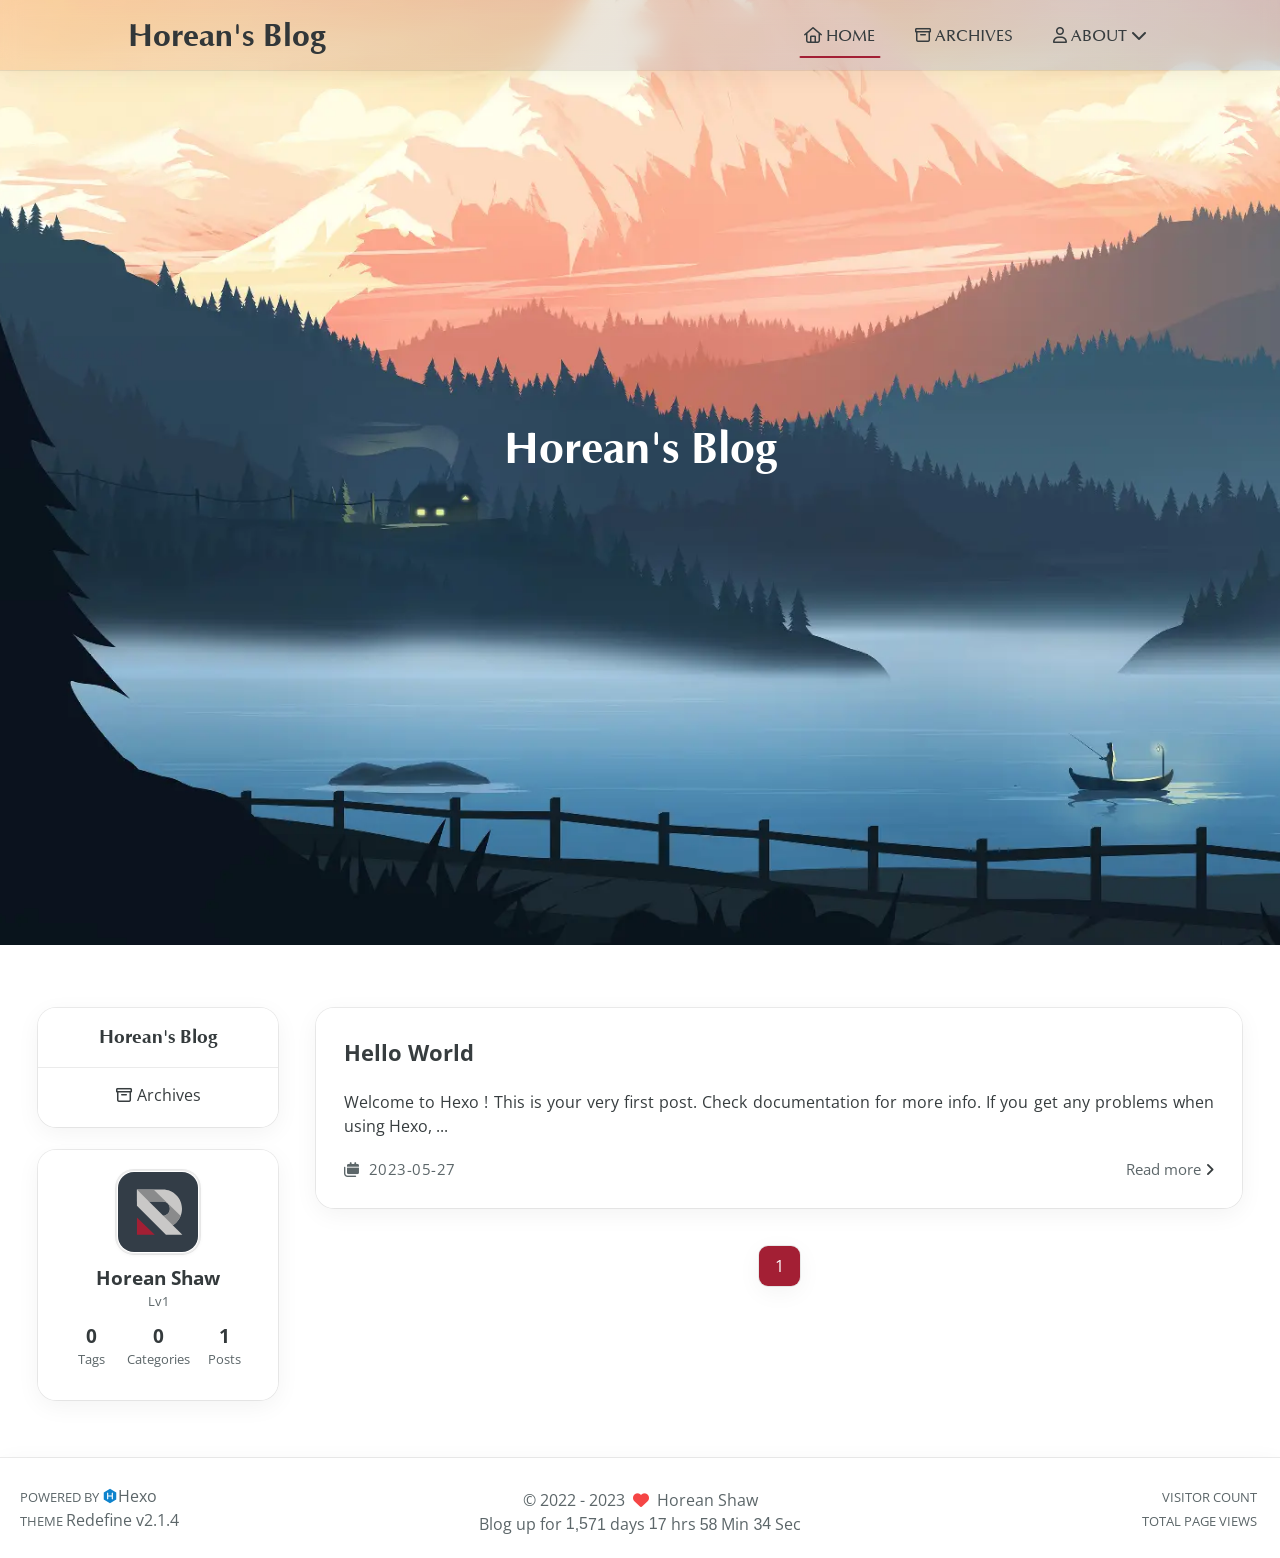
==== index.html @ fd93f60f "update blog" ====
<!DOCTYPE html>
<html lang="zh">
<head>
    <meta charset="utf-8">
    <meta name="viewport" content="width=device-width, initial-scale=1">
    <meta name="keywords" content="Hexo Theme Redefine">
    
    <meta name="author" content="Horean Shaw">
    <!-- preconnect -->
    <link rel="preconnect" href="https://fonts.googleapis.com">
    <link rel="preconnect" href="https://fonts.gstatic.com" crossorigin>
    
    
    <!--- Seo Part-->
    
    <link rel="canonical" href="https://blog.horean0574.top/"/>
    <meta name="robots" content="index,follow">
    <meta name="googlebot" content="index,follow">
    <meta name="revisit-after" content="1 days">
    
        <meta name="description" content="Horean&#39;s Blog">
<meta property="og:type" content="website">
<meta property="og:title" content="Horean&#39;s Blog">
<meta property="og:url" content="https://blog.horean0574.top/index.html">
<meta property="og:site_name" content="Horean&#39;s Blog">
<meta property="og:description" content="Horean&#39;s Blog">
<meta property="og:locale">
<meta property="article:author" content="Horean Shaw">
<meta name="twitter:card" content="summary">
    
    
    <!--- Icon Part-->
    <link rel="icon" type="image/png" href="/images/redefine-favicon.svg" sizes="192x192">
    <link rel="apple-touch-icon" sizes="180x180" href="/images/redefine-favicon.svg">
    <meta name="theme-color" content="#A31F34">
    <link rel="shortcut icon" href="/images/redefine-favicon.svg">
    <!--- Page Info-->
    
    <title>
        
        Horean&#39;s Blog
    </title>
    
<link rel="stylesheet" href="/css/style.css">

    
<link rel="stylesheet" href="/assets/fonts.css">

    <!--- Font Part-->
    
    
    
    

    <!--- Inject Part-->
    
    <script id="hexo-configurations">
    let Global = window.Global || {};
    Global.hexo_config = {"hostname":"blog.horean0574.top","root":"/","language":"zh"};
    Global.theme_config = {"articles":{"style":{"font_size":"16px","line_height":1.5,"image_border_radius":"14px","image_alignment":"center","image_caption":false,"link_icon":true},"word_count":{"enable":true,"count":true,"min2read":true},"author_label":{"enable":true,"auto":false,"list":[]},"code_block":{"copy":true,"style":"mac","font":{"enable":false,"family":null,"url":null}},"toc":{"enable":true,"max_depth":3,"number":false,"expand":true,"init_open":true},"copyright":true,"lazyload":true,"recommendation":{"enable":false,"title":"推荐阅读","limit":3,"placeholder":"/images/wallhaven-wqery6-light.webp","skip_dirs":[]}},"colors":{"primary":"#A31F34","secondary":null},"global":{"fonts":{"chinese":{"enable":false,"family":null,"url":null},"english":{"enable":false,"family":null,"url":null}},"content_max_width":"1000px","sidebar_width":"210px","hover":{"shadow":true,"scale":false},"scroll_progress":{"bar":false,"percentage":true},"busuanzi_counter":{"enable":true,"site_pv":true,"site_uv":true,"post_pv":true},"pjax":true,"open_graph":true,"google_analytics":{"enable":false,"id":null}},"home_banner":{"enable":true,"style":"fixed","image":{"light":"/images/wallhaven-wqery6-light.webp","dark":"/images/wallhaven-wqery6-dark.webp"},"title":"Horean's Blog","subtitle":{"text":[],"hitokoto":{"enable":false,"api":"https://v1.hitokoto.cn"},"typing_speed":100,"backing_speed":80,"starting_delay":500,"backing_delay":1500,"loop":true,"smart_backspace":true},"text_color":{"light":"#fff","dark":"#d1d1b6"},"text_style":{"title_size":"2.8rem","subtitle_size":"1.5rem","line_height":1.2},"custom_font":{"enable":false,"family":null,"url":null},"social_links":{"enable":false,"links":{"github":"https://github.com/Horean0574/","instagram":null,"zhihu":null,"twitter":null,"email":"Horean0574@outlook.com"}}},"plugins":{"feed":{"enable":false},"aplayer":{"enable":false,"type":"fixed","audios":[{"name":null,"artist":null,"url":null,"cover":null}]},"mermaid":{"enable":false,"version":"9.3.0"}},"version":"2.1.4","navbar":{"auto_hide":false,"color":{"left":"#f78736","right":"#367df7","transparency":35},"links":{"Home":{"path":"/","icon":"fa-regular fa-house"},"Archives":{"path":"/archives","icon":"fa-regular fa-archive"},"About":{"icon":"fa-regular fa-user","submenus":{"Me":"/about","Github":"https://github.com/Horean0574/","Blog":"https://ohevan.com"}}},"search":{"enable":false,"preload":true}},"page_templates":{"friends_column":2,"tags_style":"blur"},"home":{"sidebar":{"enable":true,"position":"left","first_item":"menu","announcement":null,"links":{"Archives":{"path":"/archives","icon":"fa-regular fa-archive"}}},"article_date_format":"auto","categories":{"enable":true,"limit":3},"tags":{"enable":true,"limit":3}}};
    Global.language_ago = {"second":"%s seconds ago","minute":"%s minutes ago","hour":"%s hours ago","day":"%s days ago","week":"%s weeks ago","month":"%s months ago","year":"%s years ago"};
    Global.data_config = {"masonry":false};
  </script>
    
    <!--- Fontawesome Part-->
    
<link rel="stylesheet" href="/fontawesome/fontawesome.min.css">

    
<link rel="stylesheet" href="/fontawesome/brands.min.css">

    
<link rel="stylesheet" href="/fontawesome/solid.min.css">

    
<link rel="stylesheet" href="/fontawesome/regular.min.css">

    
    
    
    
<meta name="generator" content="Hexo 6.3.0"></head>


<body>
<div class="progress-bar-container">
    

    
        <span class="pjax-progress-bar"></span>
        <span class="pjax-progress-icon">
            <i class="fa-solid fa-circle-notch fa-spin"></i>
        </span>
    
</div>


<main class="page-container">

    
        
    <style>
        .home-banner-container {
            background: transparent !important;
        }
        .home-article-item,
        .sidebar-links,
        .sidebar-content,
        a.page-number,
        a.extend,
        .sidebar-links .links:hover,
        .right-bottom-tools,
        footer.footer {
            background-color: var(--background-color-transparent-80) !important;
        }
        .right-bottom-tools:hover,
        a.page-number:hover,
        a.extend:hover {
            background-color: var(--primary-color) !important;
        }
        .site-info,
        .home-article-sticky-label {
            background-color: var(--background-color-transparent-15) !important;
        }
        .home-article-sticky-label {
            backdrop-filter: none !important;
        }
    </style>

    <div class="home-banner-background">
    </div>


<div class="home-banner-container flex-center">
    <div class="content flex-center">
        <div class="description fade-in-down-animation" >
          Horean's Blog 
          
            <p><i id="subtitle"></i></p>
          
        </div>
        
    </div>
</div>



    

    <div class="main-content-container">

        <div class="main-content-header">
            <header class="navbar-container">
    
    <div class="navbar-content has-home-banner">
        <div class="left">
            
            <a class="logo-title" href="/">
                <h1>
                Horean&#39;s Blog
                </h1>
            </a>
        </div>

        <div class="right">
            <!-- PC -->
            <div class="desktop">
                <ul class="navbar-list">
                    
                        
                            <li class="navbar-item">
                                <!-- Menu -->
                                <a class="active" 
                                    href="/"  >
                                    
                                        
                                            <i class="fa-regular fa-house"></i>
                                        
                                        HOME
                                    
                                </a>
                                <!-- Submenu -->
                                
                            </li>
                    
                        
                            <li class="navbar-item">
                                <!-- Menu -->
                                <a class="" 
                                    href="/archives"  >
                                    
                                        
                                            <i class="fa-regular fa-archive"></i>
                                        
                                        ARCHIVES
                                    
                                </a>
                                <!-- Submenu -->
                                
                            </li>
                    
                        
                            <li class="navbar-item">
                                <!-- Menu -->
                                <a class="has-dropdown" 
                                    href="#" onClick="return false;">
                                    
                                        
                                            <i class="fa-regular fa-user"></i>
                                        
                                        ABOUT&nbsp;<i class="fa-solid fa-chevron-down"></i>
                                    
                                </a>
                                <!-- Submenu -->
                                
                                    <ul class="sub-menu">
                                    
                                        <li>
                                        <a href="/about">ME
                                        </a>
                                        </li>
                                    
                                        <li>
                                        <a target="_blank" rel="noopener" href="https://github.com/Horean0574/">GITHUB
                                        </a>
                                        </li>
                                    
                                        <li>
                                        <a target="_blank" rel="noopener" href="https://ohevan.com">BLOG
                                        </a>
                                        </li>
                                    
                                    </ul>
                                
                            </li>
                    
                    
                </ul>
            </div>
            <!-- Mobile -->
            <div class="mobile">
                
                <div class="icon-item navbar-bar">
                    <div class="navbar-bar-middle"></div>
                </div>
            </div>
        </div>
    </div>

    <!-- Mobile drawer -->
    <div class="navbar-drawer">
        <ul class="drawer-navbar-list">
            
                
                    <li class="drawer-navbar-item flex-center">
                        <a class="active" 
                        href="/"  >
                             
                                
                                    <i class="fa-regular fa-house"></i>
                                
                                HOME
                            
                        </a>
                    </li>
                    <!-- Submenu -->
                    
            
                
                    <li class="drawer-navbar-item flex-center">
                        <a class="" 
                        href="/archives"  >
                             
                                
                                    <i class="fa-regular fa-archive"></i>
                                
                                ARCHIVES
                            
                        </a>
                    </li>
                    <!-- Submenu -->
                    
            
                
                    <li class="drawer-navbar-item flex-center">
                        <a class="has-dropdown" 
                        href="#" onClick="return false;">
                            
                                
                                    <i class="fa-regular fa-user"></i>
                                
                                ABOUT&nbsp;<i class="fa-solid fa-chevron-down"></i>
                            
                        </a>
                    </li>
                    <!-- Submenu -->
                              
                        
                            <li class="dropdown-item flex-center">
                                <a class="dropdown-item" href="/about">ME</a>
                            </li>
                        
                            <li class="dropdown-item flex-center">
                                <a class="dropdown-item" target="_blank" rel="noopener" href="https://github.com/Horean0574/">GITHUB</a>
                            </li>
                        
                            <li class="dropdown-item flex-center">
                                <a class="dropdown-item" target="_blank" rel="noopener" href="https://ohevan.com">BLOG</a>
                            </li>
                        
                    
            

        </ul>
    </div>

    <div class="window-mask"></div>

</header>


        </div>

        <div class="main-content-body">

            
                <div class="home-sidebar-container fade-in-down-animation">
    <div class="sticky-container">
        
            
                <div class="sidebar-links">
                    <div class="site-info">
                        <div class="site-name">Horean&#39;s Blog</div>
                        
                    </div>
                    
                        
                            
                                <a class="links" href="/archives" target="_blank">
                                    
                                        <i class="fa-regular fa-archive icon-space"></i>
                                    
                                    <span class="link-name">Archives</span>
                                </a>
                            
                        
                    
                </div>
            
            <div class="sidebar-content"  marginTop >
                <div class="avatar">
                    <img src="/images/redefine-avatar.svg">
                </div>
                <div class="author">
                    <div class="name">Horean Shaw</div>
                    
                        <div class="label">Lv1</div>
                    
                </div>
                <div class="statistics">
                    <a class="item" href="/tags">
                        <div class="number">0</div>
                        <div class="label">Tags</div>
                    </a>
                    <a class="item" href="/categories">
                        <div class="number">0</div>
                        <div class="label">Categories</div>
                    </a>
                    <a class="item" href="/archives">
                        <div class="number">1</div>
                        <div class="label">Posts</div>
                    </a>
                </div>
            </div>
        

    </div>
</div>

            

            <div class="main-content">

                
                    <div class="home-content-container fade-in-down-animation">
    <ul class="home-article-list">
        
            <li class="home-article-item">

                

                

                <h3 class="home-article-title">
                    <a href="/2023/05/27/hello-world/">
                        Hello World
                    </a>
                </h3>

                <div class="home-article-content markdown-body">
                    
                        Welcome to Hexo ! This is your very first post. Check documentation  for more info. If you get any problems when using Hexo, ...
                    
                </div>

                <div class="home-article-meta-info-container">
    <div class="home-article-meta-info">
        <span><i class="fa-solid fa-calendars"></i>&nbsp;
            <span class="home-article-date" data-date="Sat May 27 2023 17:26:47 GMT+0800">
                
                    2023-05-27
                
            </span>
        </span>
        
        
    </div>

    <a href="/2023/05/27/hello-world/">Read more<span class="seo-reader-text">Hello World</span>&nbsp;<i class="fa-solid fa-angle-right"></i></a>
</div>

            </li>
        
    </ul>

    <div class="home-paginator">
        <div class="paginator">
    <span class="page-number current">1</span>
</div>

    </div>
</div>

                

            </div>
            
            

        </div>

        <div class="main-content-footer">
            <footer class="footer">
    <div class="info-container">
        <div class="copyright-info">
            &copy;
            
              <span>2022</span>
              -
            
            2023&nbsp;&nbsp;<i class="fa-solid fa-heart fa-beat" style="--fa-animation-duration: 0.5s; color: #f54545"></i>&nbsp;&nbsp;<a href="/">Horean Shaw</a>
        </div>
        
            <script async data-pjax src="//busuanzi.ibruce.info/busuanzi/2.3/busuanzi.pure.mini.js"></script>
            <div class="website-count info-item">
                
                    <span id="busuanzi_container_site_uv" class="busuanzi_container_site_uv">
                        VISITOR COUNT&nbsp;<span id="busuanzi_value_site_uv" class="busuanzi_value_site_uv"></span>
                    </span>
                
                
                    <span id="busuanzi_container_site_pv" class="busuanzi_container_site_pv">
                        TOTAL PAGE VIEWS&nbsp;<span id="busuanzi_value_site_pv" class="busuanzi_value_site_pv"></span>
                    </span>
                
            </div>
        
        <div class="theme-info info-item">
            <span class="powered-by-container">POWERED BY <?xml version="1.0" encoding="utf-8"?><!DOCTYPE svg PUBLIC "-//W3C//DTD SVG 1.1//EN" "http://www.w3.org/Graphics/SVG/1.1/DTD/svg11.dtd"><svg version="1.1" id="圖層_1" xmlns="http://www.w3.org/2000/svg" xmlns:xlink="http://www.w3.org/1999/xlink" x="0px" y="0px" width="1rem" height="1rem" viewBox="0 0 512 512" enable-background="new 0 0 512 512" xml:space="preserve"><path fill="#0E83CD" d="M256.4,25.8l-200,115.5L56,371.5l199.6,114.7l200-115.5l0.4-230.2L256.4,25.8z M349,354.6l-18.4,10.7l-18.6-11V275H200v79.6l-18.4,10.7l-18.6-11v-197l18.5-10.6l18.5,10.8V237h112v-79.6l18.5-10.6l18.5,10.8V354.6z"/></svg><a target="_blank" href="https://hexo.io">Hexo</a></span>
                <br>
            <span class="theme-version-container">THEME&nbsp;<a class="theme-version" target="_blank" href="https://github.com/EvanNotFound/hexo-theme-redefine">Redefine v2.1.4</a>
        </div>
        
        
        
            <div id="start_div" style="display:none">
                2022/8/17 11:45:14
            </div>
            <div>
                Blog up for <span class="odometer" id="runtime_days" ></span> days <span class="odometer" id="runtime_hours"></span> hrs <span class="odometer" id="runtime_minutes"></span> Min <span class="odometer" id="runtime_seconds"></span> Sec
            </div>
        
        
        
            <script async data-pjax>
                try {
                    function odometer_init() {
                    const elements = document.querySelectorAll('.odometer');
                    elements.forEach(el => {
                        new Odometer({
                            el,
                            format: '( ddd).dd',
                            duration: 200
                        });
                    });
                    }
                    odometer_init();
                } catch (error) {}
            </script>
        
        
        
    </div>  
</footer>
        </div>
    </div>

    

    <div class="right-side-tools-container">
        <div class="side-tools-container">
    <ul class="hidden-tools-list">
        <li class="right-bottom-tools tool-font-adjust-plus flex-center">
            <i class="fa-regular fa-magnifying-glass-plus"></i>
        </li>

        <li class="right-bottom-tools tool-font-adjust-minus flex-center">
            <i class="fa-regular fa-magnifying-glass-minus"></i>
        </li>

        <li class="right-bottom-tools tool-expand-width flex-center">
            <i class="fa-regular fa-expand"></i>
        </li>

        <li class="right-bottom-tools tool-dark-light-toggle flex-center">
            <i class="fa-regular fa-moon"></i>
        </li>

        <!-- rss -->
        

        

        <li class="right-bottom-tools tool-scroll-to-bottom flex-center">
            <i class="fa-regular fa-arrow-down"></i>
        </li>
    </ul>

    <ul class="visible-tools-list">
        <li class="right-bottom-tools toggle-tools-list flex-center">
            <i class="fa-regular fa-cog fa-spin"></i>
        </li>
        
            <li class="right-bottom-tools tool-scroll-to-top flex-center">
                <i class="arrow-up fas fa-arrow-up"></i>
                <span class="percent"></span>
            </li>
        
        
    </ul>
</div>

    </div>

    <div class="image-viewer-container">
    <img src="">
</div>


    


</main>





<script src="/js/utils.js"></script>

<script src="/js/main.js"></script>

<script src="/js/layouts/navbarShrink.js"></script>

<script src="/js/tools/scrollTopBottom.js"></script>

<script src="/js/tools/lightDarkSwitch.js"></script>





    
<script src="/js/tools/codeBlock.js"></script>




    
<script src="/js/layouts/lazyload.js"></script>




    
<script src="/js/tools/runtime.js"></script>

    
<script src="/js/layouts/odometer.min.js"></script>

    
<link rel="stylesheet" href="/assets/odometer-theme-minimal.css">




  
<script src="/js/libs/Typed.min.js"></script>

  
<script src="/js/plugins/typed.js"></script>







<div class="post-scripts pjax">
    
</div>


    
<script src="/js/libs/pjax.min.js"></script>

<script>
    window.addEventListener('DOMContentLoaded', () => {
        window.pjax = new Pjax({
            selectors: [
                'head title',
                '.page-container',
                '.pjax',
            ],
            history: true,
            debug: false,
            cacheBust: false,
            timeout: 0,
            analytics: false,
            currentUrlFullReload: false,
            scrollRestoration: false,
            // scrollTo: true,
        });

        document.addEventListener('pjax:send', () => {
            Global.utils.pjaxProgressBarStart();
        });

        document.addEventListener('pjax:complete', () => {
            Global.utils.pjaxProgressBarEnd();
            window.pjax.executeScripts(document.querySelectorAll('script[data-pjax], .pjax script'));
            Global.refresh();
        });
    });
</script>




</body>
</html>
---- css/style.css ----
.fade-in-down-animation {
  animation-fill-mode: both;
  animation-duration: 1s;
  animation-name: fade-in-down;
  will-change: transform;
}
.title-hover-animation {
  display: inline-block;
  position: relative;
  border-bottom: none;
  line-height: 1.3;
  vertical-align: top;
  color: var(--second-text-color);
}
.title-hover-animation::before {
  content: "";
  position: absolute;
  width: 100%;
  height: 2px;
  bottom: -4px;
  left: 0;
  background-color: var(--second-text-color);
  visibility: hidden;
  transform: scaleX(0);
  transition-property: color, background, box-shadow, border-color, visibility, transform;
  transition-delay: 0s, 0s, 0s, 0s, 0s, 0s;
  transition-duration: 0.2s, 0.2s, 0.2s, 0.2s, 0.2s, 0.2s;
  transition-timing-function: ease, ease, ease, ease, ease-in-out, ease-in-out;
}
@-moz-keyframes fade-in-down {
  0% {
    opacity: 0;
    transform: translateY(-50px);
  }
  100% {
    opacity: 1;
    transform: translateY(0);
  }
}
@-webkit-keyframes fade-in-down {
  0% {
    opacity: 0;
    transform: translateY(-50px);
  }
  100% {
    opacity: 1;
    transform: translateY(0);
  }
}
@-o-keyframes fade-in-down {
  0% {
    opacity: 0;
    transform: translateY(-50px);
  }
  100% {
    opacity: 1;
    transform: translateY(0);
  }
}
@keyframes fade-in-down {
  0% {
    opacity: 0;
    transform: translateY(-50px);
  }
  100% {
    opacity: 1;
    transform: translateY(0);
  }
}
@-moz-keyframes icon-animate {
  0%, 100% {
    transform: scale(1);
  }
  10%, 30% {
    transform: scale(0.88);
  }
  20%, 40%, 60%, 80% {
    transform: scale(1.08);
  }
  50%, 70% {
    transform: scale(1.08);
  }
}
@-webkit-keyframes icon-animate {
  0%, 100% {
    transform: scale(1);
  }
  10%, 30% {
    transform: scale(0.88);
  }
  20%, 40%, 60%, 80% {
    transform: scale(1.08);
  }
  50%, 70% {
    transform: scale(1.08);
  }
}
@-o-keyframes icon-animate {
  0%, 100% {
    transform: scale(1);
  }
  10%, 30% {
    transform: scale(0.88);
  }
  20%, 40%, 60%, 80% {
    transform: scale(1.08);
  }
  50%, 70% {
    transform: scale(1.08);
  }
}
@keyframes icon-animate {
  0%, 100% {
    transform: scale(1);
  }
  10%, 30% {
    transform: scale(0.88);
  }
  20%, 40%, 60%, 80% {
    transform: scale(1.08);
  }
  50%, 70% {
    transform: scale(1.08);
  }
}
:root {
  --background-color: #fff;
  --background-color-transparent: rgba(255,255,255,0.6);
  --background-color-transparent-15: rgba(255,255,255,0.15);
  --background-color-transparent-40: rgba(255,255,255,0.4);
  --background-color-transparent-80: rgba(255,255,255,0.8);
  --second-background-color: #fafafa;
  --third-background-color: #f7f7f7;
  --third-background-color-transparent: rgba(241,241,241,0.6);
  --primary-color: #a31f34;
  --first-text-color: #323739;
  --second-text-color: #343a3c;
  --third-text-color: #5c6669;
  --fourth-text-color: #eaeced;
  --default-text-color: #373d3f;
  --invert-text-color: #bebec6;
  --border-color: rgba(0,0,0,0.08);
  --selection-color: #be243c;
  --shadow-color-1: rgba(0,0,0,0.08);
  --shadow-color-2: rgba(0,0,0,0.05);
  --shadow-hover-color: rgba(0,0,0,0.28);
  --scrollbar-color: #c1c1c1;
  --scrollbar-color-hover: #a1a1a1;
  --scroll-bar-bg-color: #fafafa;
  --link-color: #323739;
  --copyright-info-color: #c03;
  --avatar-background-color: #06c;
  --pjax-progress-bar-color: linear-gradient(45deg, #f10006, #ef5b00, #e59c01, #19ca05, #00cab5, #0264c8, #c303c3);
  --archive-timeline-last-child-color: linear-gradient(to bottom, #e8e8e8 60%, rgba(0,0,0,0) 100%) 1 100%;
  --note-blue-title-bg: #d6f7fb;
  --note-red-title-bg: #fde9e9;
  --note-cyan-title-bg: #e9fdf9;
  --note-green-title-bg: #e9fde9;
  --note-yellow-title-bg: #fdf9e9;
  --note-gray-title-bg: #f9f9f9;
  --note-type-title-bg: #fdf3e9;
  --note-black-title-bg: #e9e9e9;
  --note-purple-title-bg: #f9e9fd;
  --home-banner-img: url("/images/wallhaven-wqery6-light.webp");
  --home-banner-text-color: #fff;
  --home-banner-icons-container-border-color: rgba(255,255,255,0.35);
  --home-banner-icons-container-background-color: rgba(255,255,255,0.3);
  --redefine-box-shadow: var(--shadow-color-2) 0px 6px 24px 0px, var(--shadow-color-1) 0px 0px 0px 1px;
  --redefine-box-shadow-hover: var(--shadow-color-2) 0px 6px 24px 0px, var(--shadow-color-1) 0px 0px 0px 1px, var(--shadow-color-1) 0px 0px 0px 1px inset;
  --redefine-box-shadow-flat: var(--shadow-color-2) 0px 1px 4px 0px, var(--shadow-color-1) 0px 0px 0px 1px;
  --redefine-box-shadow-flat-hover: var(--shadow-color-2) 0px 1px 4px 0px, var(--shadow-color-1) 0px 0px 0px 1px, var(--shadow-color-1) 0px 0px 0px 1px inset;
  --mermaid-theme: '';
}
@media (prefers-color-scheme: light) {
  :root {
    --background-color: #fff;
    --background-color-transparent: rgba(255,255,255,0.6);
    --background-color-transparent-15: rgba(255,255,255,0.15);
    --background-color-transparent-40: rgba(255,255,255,0.4);
    --background-color-transparent-80: rgba(255,255,255,0.8);
    --second-background-color: #fafafa;
    --third-background-color: #f7f7f7;
    --third-background-color-transparent: rgba(241,241,241,0.6);
    --primary-color: #a31f34;
    --first-text-color: #323739;
    --second-text-color: #343a3c;
    --third-text-color: #5c6669;
    --fourth-text-color: #eaeced;
    --default-text-color: #373d3f;
    --invert-text-color: #bebec6;
    --border-color: rgba(0,0,0,0.08);
    --selection-color: #be243c;
    --shadow-color-1: rgba(0,0,0,0.08);
    --shadow-color-2: rgba(0,0,0,0.05);
    --shadow-hover-color: rgba(0,0,0,0.28);
    --scrollbar-color: #c1c1c1;
    --scrollbar-color-hover: #a1a1a1;
    --scroll-bar-bg-color: #fafafa;
    --link-color: #323739;
    --copyright-info-color: #c03;
    --avatar-background-color: #06c;
    --pjax-progress-bar-color: linear-gradient(45deg, #f10006, #ef5b00, #e59c01, #19ca05, #00cab5, #0264c8, #c303c3);
    --archive-timeline-last-child-color: linear-gradient(to bottom, #e8e8e8 60%, rgba(0,0,0,0) 100%) 1 100%;
    --note-blue-title-bg: #d6f7fb;
    --note-red-title-bg: #fde9e9;
    --note-cyan-title-bg: #e9fdf9;
    --note-green-title-bg: #e9fde9;
    --note-yellow-title-bg: #fdf9e9;
    --note-gray-title-bg: #f9f9f9;
    --note-type-title-bg: #fdf3e9;
    --note-black-title-bg: #e9e9e9;
    --note-purple-title-bg: #f9e9fd;
    --home-banner-img: url("/images/wallhaven-wqery6-light.webp");
    --home-banner-text-color: #fff;
    --home-banner-icons-container-border-color: rgba(255,255,255,0.35);
    --home-banner-icons-container-background-color: rgba(255,255,255,0.3);
    --redefine-box-shadow: var(--shadow-color-2) 0px 6px 24px 0px, var(--shadow-color-1) 0px 0px 0px 1px;
    --redefine-box-shadow-hover: var(--shadow-color-2) 0px 6px 24px 0px, var(--shadow-color-1) 0px 0px 0px 1px, var(--shadow-color-1) 0px 0px 0px 1px inset;
    --redefine-box-shadow-flat: var(--shadow-color-2) 0px 1px 4px 0px, var(--shadow-color-1) 0px 0px 0px 1px;
    --redefine-box-shadow-flat-hover: var(--shadow-color-2) 0px 1px 4px 0px, var(--shadow-color-1) 0px 0px 0px 1px, var(--shadow-color-1) 0px 0px 0px 1px inset;
    --mermaid-theme: '';
  }
}
@media (prefers-color-scheme: dark) {
  :root {
    --background-color: #202124;
    --background-color-transparent: rgba(32,33,36,0.4);
    --background-color-transparent-15: rgba(32,33,36,0.15);
    --background-color-transparent-40: rgba(32,33,36,0.4);
    --background-color-transparent-80: rgba(32,33,36,0.8);
    --second-background-color: #242529;
    --third-background-color: #292b2f;
    --third-background-color-transparent: rgba(32,33,36,0.6);
    --primary-color: #a31f34;
    --first-text-color: #d2d2d7;
    --second-text-color: #cbcbd1;
    --third-text-color: #9595a2;
    --fourth-text-color: #242429;
    --default-text-color: #bebec6;
    --invert-text-color: #373d3f;
    --border-color: rgba(255,255,255,0.08);
    --selection-color: #be243c;
    --shadow-color-1: rgba(255,255,255,0.08);
    --shadow-color-2: rgba(255,255,255,0.05);
    --shadow-hover-color: rgba(69,69,69,0.28);
    --scrollbar-color: #898989;
    --scrollbar-color-hover: #a1a1a1;
    --scroll-bar-bg-color: #2a2c30;
    --link-color: #c5c5cc;
    --copyright-info-color: #a30029;
    --avatar-background-color: #005cb8;
    --pjax-progress-bar-color: linear-gradient(45deg, #ea404a, #ea722f, #e9a71f, #67e559, #18ecec, #1b85f1, #ee1dee);
    --archive-timeline-last-child-color: linear-gradient(to bottom, #323232 60%, rgba(255,255,255,0) 100%) 1 100%;
    --note-blue-title-bg: #1e3e46;
    --note-red-title-bg: #4e1e1e;
    --note-cyan-title-bg: #1e4e4e;
    --note-green-title-bg: #1e4e1e;
    --note-yellow-title-bg: #4e4e1e;
    --note-gray-title-bg: #4e4e4e;
    --note-type-title-bg: #4e3a1e;
    --note-black-title-bg: #1e1e1e;
    --note-purple-title-bg: #4e1e4e;
    --home-banner-img: url("/images/wallhaven-wqery6-dark.webp");
    --home-banner-text-color: #d1d1b6;
    --home-banner-icons-container-border-color: rgba(197,197,197,0.35);
    --home-banner-icons-container-background-color: rgba(197,197,197,0.3);
    --redefine-box-shadow: var(--shadow-color-2) 0px 6px 24px 0px, var(--shadow-color-1) 0px 0px 0px 1px;
    --redefine-box-shadow-hover: var(--shadow-color-2) 0px 6px 24px 0px, var(--shadow-color-1) 0px 0px 0px 1px, var(--shadow-color-1) 0px 0px 0px 1px inset;
    --redefine-box-shadow-flat: var(--shadow-color-2) 0px 1px 4px 0px, var(--shadow-color-1) 0px 0px 0px 1px;
    --redefine-box-shadow-flat-hover: var(--shadow-color-2) 0px 1px 4px 0px, var(--shadow-color-1) 0px 0px 0px 1px, var(--shadow-color-1) 0px 0px 0px 1px inset;
    --mermaid-theme: '';
  }
}
.light-mode {
  --background-color: #fff;
  --background-color-transparent: rgba(255,255,255,0.6);
  --background-color-transparent-15: rgba(255,255,255,0.15);
  --background-color-transparent-40: rgba(255,255,255,0.4);
  --background-color-transparent-80: rgba(255,255,255,0.8);
  --second-background-color: #fafafa;
  --third-background-color: #f7f7f7;
  --third-background-color-transparent: rgba(241,241,241,0.6);
  --primary-color: #a31f34;
  --first-text-color: #323739;
  --second-text-color: #343a3c;
  --third-text-color: #5c6669;
  --fourth-text-color: #eaeced;
  --default-text-color: #373d3f;
  --invert-text-color: #bebec6;
  --border-color: rgba(0,0,0,0.08);
  --selection-color: #be243c;
  --shadow-color-1: rgba(0,0,0,0.08);
  --shadow-color-2: rgba(0,0,0,0.05);
  --shadow-hover-color: rgba(0,0,0,0.28);
  --scrollbar-color: #c1c1c1;
  --scrollbar-color-hover: #a1a1a1;
  --scroll-bar-bg-color: #fafafa;
  --link-color: #323739;
  --copyright-info-color: #c03;
  --avatar-background-color: #06c;
  --pjax-progress-bar-color: linear-gradient(45deg, #f10006, #ef5b00, #e59c01, #19ca05, #00cab5, #0264c8, #c303c3);
  --archive-timeline-last-child-color: linear-gradient(to bottom, #e8e8e8 60%, rgba(0,0,0,0) 100%) 1 100%;
  --note-blue-title-bg: #d6f7fb;
  --note-red-title-bg: #fde9e9;
  --note-cyan-title-bg: #e9fdf9;
  --note-green-title-bg: #e9fde9;
  --note-yellow-title-bg: #fdf9e9;
  --note-gray-title-bg: #f9f9f9;
  --note-type-title-bg: #fdf3e9;
  --note-black-title-bg: #e9e9e9;
  --note-purple-title-bg: #f9e9fd;
  --home-banner-img: url("/images/wallhaven-wqery6-light.webp");
  --home-banner-text-color: #fff;
  --home-banner-icons-container-border-color: rgba(255,255,255,0.35);
  --home-banner-icons-container-background-color: rgba(255,255,255,0.3);
  --redefine-box-shadow: var(--shadow-color-2) 0px 6px 24px 0px, var(--shadow-color-1) 0px 0px 0px 1px;
  --redefine-box-shadow-hover: var(--shadow-color-2) 0px 6px 24px 0px, var(--shadow-color-1) 0px 0px 0px 1px, var(--shadow-color-1) 0px 0px 0px 1px inset;
  --redefine-box-shadow-flat: var(--shadow-color-2) 0px 1px 4px 0px, var(--shadow-color-1) 0px 0px 0px 1px;
  --redefine-box-shadow-flat-hover: var(--shadow-color-2) 0px 1px 4px 0px, var(--shadow-color-1) 0px 0px 0px 1px, var(--shadow-color-1) 0px 0px 0px 1px inset;
  --mermaid-theme: '';
}
.dark-mode {
  --background-color: #202124;
  --background-color-transparent: rgba(32,33,36,0.4);
  --background-color-transparent-15: rgba(32,33,36,0.15);
  --background-color-transparent-40: rgba(32,33,36,0.4);
  --background-color-transparent-80: rgba(32,33,36,0.8);
  --second-background-color: #242529;
  --third-background-color: #292b2f;
  --third-background-color-transparent: rgba(32,33,36,0.6);
  --primary-color: #a31f34;
  --first-text-color: #d2d2d7;
  --second-text-color: #cbcbd1;
  --third-text-color: #9595a2;
  --fourth-text-color: #242429;
  --default-text-color: #bebec6;
  --invert-text-color: #373d3f;
  --border-color: rgba(255,255,255,0.08);
  --selection-color: #be243c;
  --shadow-color-1: rgba(255,255,255,0.08);
  --shadow-color-2: rgba(255,255,255,0.05);
  --shadow-hover-color: rgba(69,69,69,0.28);
  --scrollbar-color: #898989;
  --scrollbar-color-hover: #a1a1a1;
  --scroll-bar-bg-color: #2a2c30;
  --link-color: #c5c5cc;
  --copyright-info-color: #a30029;
  --avatar-background-color: #005cb8;
  --pjax-progress-bar-color: linear-gradient(45deg, #ea404a, #ea722f, #e9a71f, #67e559, #18ecec, #1b85f1, #ee1dee);
  --archive-timeline-last-child-color: linear-gradient(to bottom, #323232 60%, rgba(255,255,255,0) 100%) 1 100%;
  --note-blue-title-bg: #1e3e46;
  --note-red-title-bg: #4e1e1e;
  --note-cyan-title-bg: #1e4e4e;
  --note-green-title-bg: #1e4e1e;
  --note-yellow-title-bg: #4e4e1e;
  --note-gray-title-bg: #4e4e4e;
  --note-type-title-bg: #4e3a1e;
  --note-black-title-bg: #1e1e1e;
  --note-purple-title-bg: #4e1e4e;
  --home-banner-img: url("/images/wallhaven-wqery6-dark.webp");
  --home-banner-text-color: #d1d1b6;
  --home-banner-icons-container-border-color: rgba(197,197,197,0.35);
  --home-banner-icons-container-background-color: rgba(197,197,197,0.3);
  --redefine-box-shadow: var(--shadow-color-2) 0px 6px 24px 0px, var(--shadow-color-1) 0px 0px 0px 1px;
  --redefine-box-shadow-hover: var(--shadow-color-2) 0px 6px 24px 0px, var(--shadow-color-1) 0px 0px 0px 1px, var(--shadow-color-1) 0px 0px 0px 1px inset;
  --redefine-box-shadow-flat: var(--shadow-color-2) 0px 1px 4px 0px, var(--shadow-color-1) 0px 0px 0px 1px;
  --redefine-box-shadow-flat-hover: var(--shadow-color-2) 0px 1px 4px 0px, var(--shadow-color-1) 0px 0px 0px 1px, var(--shadow-color-1) 0px 0px 0px 1px inset;
  --mermaid-theme: '';
}
:root {
  --background-color: #fff;
  --background-color-transparent: rgba(255,255,255,0.6);
  --background-color-transparent-15: rgba(255,255,255,0.15);
  --background-color-transparent-40: rgba(255,255,255,0.4);
  --background-color-transparent-80: rgba(255,255,255,0.8);
  --second-background-color: #fafafa;
  --third-background-color: #f7f7f7;
  --third-background-color-transparent: rgba(241,241,241,0.6);
  --primary-color: #a31f34;
  --first-text-color: #323739;
  --second-text-color: #343a3c;
  --third-text-color: #5c6669;
  --fourth-text-color: #eaeced;
  --default-text-color: #373d3f;
  --invert-text-color: #bebec6;
  --border-color: rgba(0,0,0,0.08);
  --selection-color: #be243c;
  --shadow-color-1: rgba(0,0,0,0.08);
  --shadow-color-2: rgba(0,0,0,0.05);
  --shadow-hover-color: rgba(0,0,0,0.28);
  --scrollbar-color: #c1c1c1;
  --scrollbar-color-hover: #a1a1a1;
  --scroll-bar-bg-color: #fafafa;
  --link-color: #323739;
  --copyright-info-color: #c03;
  --avatar-background-color: #06c;
  --pjax-progress-bar-color: linear-gradient(45deg, #f10006, #ef5b00, #e59c01, #19ca05, #00cab5, #0264c8, #c303c3);
  --archive-timeline-last-child-color: linear-gradient(to bottom, #e8e8e8 60%, rgba(0,0,0,0) 100%) 1 100%;
  --note-blue-title-bg: #d6f7fb;
  --note-red-title-bg: #fde9e9;
  --note-cyan-title-bg: #e9fdf9;
  --note-green-title-bg: #e9fde9;
  --note-yellow-title-bg: #fdf9e9;
  --note-gray-title-bg: #f9f9f9;
  --note-type-title-bg: #fdf3e9;
  --note-black-title-bg: #e9e9e9;
  --note-purple-title-bg: #f9e9fd;
  --home-banner-img: url("/images/wallhaven-wqery6-light.webp");
  --home-banner-text-color: #fff;
  --home-banner-icons-container-border-color: rgba(255,255,255,0.35);
  --home-banner-icons-container-background-color: rgba(255,255,255,0.3);
  --redefine-box-shadow: var(--shadow-color-2) 0px 6px 24px 0px, var(--shadow-color-1) 0px 0px 0px 1px;
  --redefine-box-shadow-hover: var(--shadow-color-2) 0px 6px 24px 0px, var(--shadow-color-1) 0px 0px 0px 1px, var(--shadow-color-1) 0px 0px 0px 1px inset;
  --redefine-box-shadow-flat: var(--shadow-color-2) 0px 1px 4px 0px, var(--shadow-color-1) 0px 0px 0px 1px;
  --redefine-box-shadow-flat-hover: var(--shadow-color-2) 0px 1px 4px 0px, var(--shadow-color-1) 0px 0px 0px 1px, var(--shadow-color-1) 0px 0px 0px 1px inset;
  --mermaid-theme: '';
}
@media (prefers-color-scheme: light) {
  :root {
    --background-color: #fff;
    --background-color-transparent: rgba(255,255,255,0.6);
    --background-color-transparent-15: rgba(255,255,255,0.15);
    --background-color-transparent-40: rgba(255,255,255,0.4);
    --background-color-transparent-80: rgba(255,255,255,0.8);
    --second-background-color: #fafafa;
    --third-background-color: #f7f7f7;
    --third-background-color-transparent: rgba(241,241,241,0.6);
    --primary-color: #a31f34;
    --first-text-color: #323739;
    --second-text-color: #343a3c;
    --third-text-color: #5c6669;
    --fourth-text-color: #eaeced;
    --default-text-color: #373d3f;
    --invert-text-color: #bebec6;
    --border-color: rgba(0,0,0,0.08);
    --selection-color: #be243c;
    --shadow-color-1: rgba(0,0,0,0.08);
    --shadow-color-2: rgba(0,0,0,0.05);
    --shadow-hover-color: rgba(0,0,0,0.28);
    --scrollbar-color: #c1c1c1;
    --scrollbar-color-hover: #a1a1a1;
    --scroll-bar-bg-color: #fafafa;
    --link-color: #323739;
    --copyright-info-color: #c03;
    --avatar-background-color: #06c;
    --pjax-progress-bar-color: linear-gradient(45deg, #f10006, #ef5b00, #e59c01, #19ca05, #00cab5, #0264c8, #c303c3);
    --archive-timeline-last-child-color: linear-gradient(to bottom, #e8e8e8 60%, rgba(0,0,0,0) 100%) 1 100%;
    --note-blue-title-bg: #d6f7fb;
    --note-red-title-bg: #fde9e9;
    --note-cyan-title-bg: #e9fdf9;
    --note-green-title-bg: #e9fde9;
    --note-yellow-title-bg: #fdf9e9;
    --note-gray-title-bg: #f9f9f9;
    --note-type-title-bg: #fdf3e9;
    --note-black-title-bg: #e9e9e9;
    --note-purple-title-bg: #f9e9fd;
    --home-banner-img: url("/images/wallhaven-wqery6-light.webp");
    --home-banner-text-color: #fff;
    --home-banner-icons-container-border-color: rgba(255,255,255,0.35);
    --home-banner-icons-container-background-color: rgba(255,255,255,0.3);
    --redefine-box-shadow: var(--shadow-color-2) 0px 6px 24px 0px, var(--shadow-color-1) 0px 0px 0px 1px;
    --redefine-box-shadow-hover: var(--shadow-color-2) 0px 6px 24px 0px, var(--shadow-color-1) 0px 0px 0px 1px, var(--shadow-color-1) 0px 0px 0px 1px inset;
    --redefine-box-shadow-flat: var(--shadow-color-2) 0px 1px 4px 0px, var(--shadow-color-1) 0px 0px 0px 1px;
    --redefine-box-shadow-flat-hover: var(--shadow-color-2) 0px 1px 4px 0px, var(--shadow-color-1) 0px 0px 0px 1px, var(--shadow-color-1) 0px 0px 0px 1px inset;
    --mermaid-theme: '';
  }
}
@media (prefers-color-scheme: dark) {
  :root {
    --background-color: #202124;
    --background-color-transparent: rgba(32,33,36,0.4);
    --background-color-transparent-15: rgba(32,33,36,0.15);
    --background-color-transparent-40: rgba(32,33,36,0.4);
    --background-color-transparent-80: rgba(32,33,36,0.8);
    --second-background-color: #242529;
    --third-background-color: #292b2f;
    --third-background-color-transparent: rgba(32,33,36,0.6);
    --primary-color: #a31f34;
    --first-text-color: #d2d2d7;
    --second-text-color: #cbcbd1;
    --third-text-color: #9595a2;
    --fourth-text-color: #242429;
    --default-text-color: #bebec6;
    --invert-text-color: #373d3f;
    --border-color: rgba(255,255,255,0.08);
    --selection-color: #be243c;
    --shadow-color-1: rgba(255,255,255,0.08);
    --shadow-color-2: rgba(255,255,255,0.05);
    --shadow-hover-color: rgba(69,69,69,0.28);
    --scrollbar-color: #898989;
    --scrollbar-color-hover: #a1a1a1;
    --scroll-bar-bg-color: #2a2c30;
    --link-color: #c5c5cc;
    --copyright-info-color: #a30029;
    --avatar-background-color: #005cb8;
    --pjax-progress-bar-color: linear-gradient(45deg, #ea404a, #ea722f, #e9a71f, #67e559, #18ecec, #1b85f1, #ee1dee);
    --archive-timeline-last-child-color: linear-gradient(to bottom, #323232 60%, rgba(255,255,255,0) 100%) 1 100%;
    --note-blue-title-bg: #1e3e46;
    --note-red-title-bg: #4e1e1e;
    --note-cyan-title-bg: #1e4e4e;
    --note-green-title-bg: #1e4e1e;
    --note-yellow-title-bg: #4e4e1e;
    --note-gray-title-bg: #4e4e4e;
    --note-type-title-bg: #4e3a1e;
    --note-black-title-bg: #1e1e1e;
    --note-purple-title-bg: #4e1e4e;
    --home-banner-img: url("/images/wallhaven-wqery6-dark.webp");
    --home-banner-text-color: #d1d1b6;
    --home-banner-icons-container-border-color: rgba(197,197,197,0.35);
    --home-banner-icons-container-background-color: rgba(197,197,197,0.3);
    --redefine-box-shadow: var(--shadow-color-2) 0px 6px 24px 0px, var(--shadow-color-1) 0px 0px 0px 1px;
    --redefine-box-shadow-hover: var(--shadow-color-2) 0px 6px 24px 0px, var(--shadow-color-1) 0px 0px 0px 1px, var(--shadow-color-1) 0px 0px 0px 1px inset;
    --redefine-box-shadow-flat: var(--shadow-color-2) 0px 1px 4px 0px, var(--shadow-color-1) 0px 0px 0px 1px;
    --redefine-box-shadow-flat-hover: var(--shadow-color-2) 0px 1px 4px 0px, var(--shadow-color-1) 0px 0px 0px 1px, var(--shadow-color-1) 0px 0px 0px 1px inset;
    --mermaid-theme: '';
  }
}
.light-mode {
  --background-color: #fff;
  --background-color-transparent: rgba(255,255,255,0.6);
  --background-color-transparent-15: rgba(255,255,255,0.15);
  --background-color-transparent-40: rgba(255,255,255,0.4);
  --background-color-transparent-80: rgba(255,255,255,0.8);
  --second-background-color: #fafafa;
  --third-background-color: #f7f7f7;
  --third-background-color-transparent: rgba(241,241,241,0.6);
  --primary-color: #a31f34;
  --first-text-color: #323739;
  --second-text-color: #343a3c;
  --third-text-color: #5c6669;
  --fourth-text-color: #eaeced;
  --default-text-color: #373d3f;
  --invert-text-color: #bebec6;
  --border-color: rgba(0,0,0,0.08);
  --selection-color: #be243c;
  --shadow-color-1: rgba(0,0,0,0.08);
  --shadow-color-2: rgba(0,0,0,0.05);
  --shadow-hover-color: rgba(0,0,0,0.28);
  --scrollbar-color: #c1c1c1;
  --scrollbar-color-hover: #a1a1a1;
  --scroll-bar-bg-color: #fafafa;
  --link-color: #323739;
  --copyright-info-color: #c03;
  --avatar-background-color: #06c;
  --pjax-progress-bar-color: linear-gradient(45deg, #f10006, #ef5b00, #e59c01, #19ca05, #00cab5, #0264c8, #c303c3);
  --archive-timeline-last-child-color: linear-gradient(to bottom, #e8e8e8 60%, rgba(0,0,0,0) 100%) 1 100%;
  --note-blue-title-bg: #d6f7fb;
  --note-red-title-bg: #fde9e9;
  --note-cyan-title-bg: #e9fdf9;
  --note-green-title-bg: #e9fde9;
  --note-yellow-title-bg: #fdf9e9;
  --note-gray-title-bg: #f9f9f9;
  --note-type-title-bg: #fdf3e9;
  --note-black-title-bg: #e9e9e9;
  --note-purple-title-bg: #f9e9fd;
  --home-banner-img: url("/images/wallhaven-wqery6-light.webp");
  --home-banner-text-color: #fff;
  --home-banner-icons-container-border-color: rgba(255,255,255,0.35);
  --home-banner-icons-container-background-color: rgba(255,255,255,0.3);
  --redefine-box-shadow: var(--shadow-color-2) 0px 6px 24px 0px, var(--shadow-color-1) 0px 0px 0px 1px;
  --redefine-box-shadow-hover: var(--shadow-color-2) 0px 6px 24px 0px, var(--shadow-color-1) 0px 0px 0px 1px, var(--shadow-color-1) 0px 0px 0px 1px inset;
  --redefine-box-shadow-flat: var(--shadow-color-2) 0px 1px 4px 0px, var(--shadow-color-1) 0px 0px 0px 1px;
  --redefine-box-shadow-flat-hover: var(--shadow-color-2) 0px 1px 4px 0px, var(--shadow-color-1) 0px 0px 0px 1px, var(--shadow-color-1) 0px 0px 0px 1px inset;
  --mermaid-theme: '';
}
.dark-mode {
  --background-color: #202124;
  --background-color-transparent: rgba(32,33,36,0.4);
  --background-color-transparent-15: rgba(32,33,36,0.15);
  --background-color-transparent-40: rgba(32,33,36,0.4);
  --background-color-transparent-80: rgba(32,33,36,0.8);
  --second-background-color: #242529;
  --third-background-color: #292b2f;
  --third-background-color-transparent: rgba(32,33,36,0.6);
  --primary-color: #a31f34;
  --first-text-color: #d2d2d7;
  --second-text-color: #cbcbd1;
  --third-text-color: #9595a2;
  --fourth-text-color: #242429;
  --default-text-color: #bebec6;
  --invert-text-color: #373d3f;
  --border-color: rgba(255,255,255,0.08);
  --selection-color: #be243c;
  --shadow-color-1: rgba(255,255,255,0.08);
  --shadow-color-2: rgba(255,255,255,0.05);
  --shadow-hover-color: rgba(69,69,69,0.28);
  --scrollbar-color: #898989;
  --scrollbar-color-hover: #a1a1a1;
  --scroll-bar-bg-color: #2a2c30;
  --link-color: #c5c5cc;
  --copyright-info-color: #a30029;
  --avatar-background-color: #005cb8;
  --pjax-progress-bar-color: linear-gradient(45deg, #ea404a, #ea722f, #e9a71f, #67e559, #18ecec, #1b85f1, #ee1dee);
  --archive-timeline-last-child-color: linear-gradient(to bottom, #323232 60%, rgba(255,255,255,0) 100%) 1 100%;
  --note-blue-title-bg: #1e3e46;
  --note-red-title-bg: #4e1e1e;
  --note-cyan-title-bg: #1e4e4e;
  --note-green-title-bg: #1e4e1e;
  --note-yellow-title-bg: #4e4e1e;
  --note-gray-title-bg: #4e4e4e;
  --note-type-title-bg: #4e3a1e;
  --note-black-title-bg: #1e1e1e;
  --note-purple-title-bg: #4e1e4e;
  --home-banner-img: url("/images/wallhaven-wqery6-dark.webp");
  --home-banner-text-color: #d1d1b6;
  --home-banner-icons-container-border-color: rgba(197,197,197,0.35);
  --home-banner-icons-container-background-color: rgba(197,197,197,0.3);
  --redefine-box-shadow: var(--shadow-color-2) 0px 6px 24px 0px, var(--shadow-color-1) 0px 0px 0px 1px;
  --redefine-box-shadow-hover: var(--shadow-color-2) 0px 6px 24px 0px, var(--shadow-color-1) 0px 0px 0px 1px, var(--shadow-color-1) 0px 0px 0px 1px inset;
  --redefine-box-shadow-flat: var(--shadow-color-2) 0px 1px 4px 0px, var(--shadow-color-1) 0px 0px 0px 1px;
  --redefine-box-shadow-flat-hover: var(--shadow-color-2) 0px 1px 4px 0px, var(--shadow-color-1) 0px 0px 0px 1px, var(--shadow-color-1) 0px 0px 0px 1px inset;
  --mermaid-theme: '';
}
.fade-in-down-animation {
  animation-fill-mode: both;
  animation-duration: 1s;
  animation-name: fade-in-down;
  will-change: transform;
}
.title-hover-animation {
  display: inline-block;
  position: relative;
  border-bottom: none;
  line-height: 1.3;
  vertical-align: top;
  color: var(--second-text-color);
}
.title-hover-animation::before {
  content: "";
  position: absolute;
  width: 100%;
  height: 2px;
  bottom: -4px;
  left: 0;
  background-color: var(--second-text-color);
  visibility: hidden;
  transform: scaleX(0);
  transition-property: color, background, box-shadow, border-color, visibility, transform;
  transition-delay: 0s, 0s, 0s, 0s, 0s, 0s;
  transition-duration: 0.2s, 0.2s, 0.2s, 0.2s, 0.2s, 0.2s;
  transition-timing-function: ease, ease, ease, ease, ease-in-out, ease-in-out;
}
@-moz-keyframes fade-in-down {
  0% {
    opacity: 0;
    transform: translateY(-50px);
  }
  100% {
    opacity: 1;
    transform: translateY(0);
  }
}
@-webkit-keyframes fade-in-down {
  0% {
    opacity: 0;
    transform: translateY(-50px);
  }
  100% {
    opacity: 1;
    transform: translateY(0);
  }
}
@-o-keyframes fade-in-down {
  0% {
    opacity: 0;
    transform: translateY(-50px);
  }
  100% {
    opacity: 1;
    transform: translateY(0);
  }
}
@keyframes fade-in-down {
  0% {
    opacity: 0;
    transform: translateY(-50px);
  }
  100% {
    opacity: 1;
    transform: translateY(0);
  }
}
@-moz-keyframes icon-animate {
  0%, 100% {
    transform: scale(1);
  }
  10%, 30% {
    transform: scale(0.88);
  }
  20%, 40%, 60%, 80% {
    transform: scale(1.08);
  }
  50%, 70% {
    transform: scale(1.08);
  }
}
@-webkit-keyframes icon-animate {
  0%, 100% {
    transform: scale(1);
  }
  10%, 30% {
    transform: scale(0.88);
  }
  20%, 40%, 60%, 80% {
    transform: scale(1.08);
  }
  50%, 70% {
    transform: scale(1.08);
  }
}
@-o-keyframes icon-animate {
  0%, 100% {
    transform: scale(1);
  }
  10%, 30% {
    transform: scale(0.88);
  }
  20%, 40%, 60%, 80% {
    transform: scale(1.08);
  }
  50%, 70% {
    transform: scale(1.08);
  }
}
@keyframes icon-animate {
  0%, 100% {
    transform: scale(1);
  }
  10%, 30% {
    transform: scale(0.88);
  }
  20%, 40%, 60%, 80% {
    transform: scale(1.08);
  }
  50%, 70% {
    transform: scale(1.08);
  }
}
* {
  transition-property: color, background, box-shadow, border-color;
  transition-delay: 0s, 0s, 0s, 0s;
  transition-duration: 0.2s, 0.2s, 0.2s, 0.2s;
  transition-timing-function: ease, ease, ease, ease;
}
*::-webkit-scrollbar {
  width: 6px;
  height: 6px;
  transition: all 0.2s ease;
  display: block;
}
*::-webkit-scrollbar-thumb {
  background: var(--scrollbar-color);
  border-radius: 18px;
  background-clip: content-box;
  border: 3px solid transparent;
}
*::-webkit-scrollbar-track {
  background-color: var(--scroll-bar-bg-color);
  border: 1px solid var(--shadow-color-1);
}
*::-webkit-scrollbar-thumb:hover {
  background: var(--scrollbar-color-hover);
  border-radius: 18px;
  background-clip: content-box;
  border: 3px solid transparent;
}
html,
body {
  position: relative;
  width: 100%;
  height: 100%;
  margin: 0;
  padding: 0;
  color: var(--default-text-color);
  background: var(--background-color);
  font-family: Open Sans, Noto Sans, Noto Sans SC, -apple-system, system-ui, Segoe UI, Roboto, Ubuntu, Cantarell, Noto Sans, sans-serif, BlinkMacSystemFont, Helvetica Neue, PingFang SC, Hiragino Sans GB, Microsoft YaHei, Arial;
  font-weight: 400;
  font-size: 16px;
  line-height: 1.5;
}
html::-webkit-scrollbar,
body::-webkit-scrollbar {
  width: 14px;
  height: 8px;
}
@media (max-width: 780px) {
  html,
  body {
    font-size: 15.36px;
    line-height: 1.44;
  }
}
@media (max-width: 500px) {
  html,
  body {
    font-size: 14.4px;
    line-height: 1.35;
  }
}
::selection {
  background: var(--selection-color);
  color: #fff;
}
ul,
ol,
li {
  padding: 0;
  margin: 0;
  list-style: none;
}
a {
  text-decoration: none;
  color: var(--default-text-color);
}
a i,
a span {
  color: var(--default-text-color);
}
a:hover,
a:active {
  text-decoration: none !important;
  color: var(--primary-color);
}
a:hover i,
a:active i,
a:hover span,
a:active span {
  color: var(--primary-color);
}
img[lazyload] {
  padding: 10px;
  margin: 20px auto !important;
  cursor: not-allowed;
  pointer-events: none;
}
button {
  padding: 0;
  margin: 0;
  border: 0;
  outline: none;
  cursor: pointer;
  background: transparent;
}
.btn {
  display: inline-block;
  position: relative;
  text-align: center;
  cursor: pointer;
  white-space: nowrap;
  padding: 8px 16px;
  background-color: var(--second-background-color) !important;
  border-radius: 14px !important;
  padding: 12px 16px !important;
  text-decoration: none !important;
  padding: 0;
  border-radius: 18px;
  box-sizing: border-box;
  background: var(--background-color);
  margin-bottom: 1rem;
  box-shadow: var(--redefine-box-shadow);
  box-shadow: var(--redefine-box-shadow-flat) !important;
  user-select: none;
  -moz-user-select: none;
  -webkit-user-select: none;
  -ms-user-select: none;
  box-shadow: var(--redefine-box-shadow);
  transition-property: color, background, box-shadow, border-color, transform;
  transition-delay: 0s, 0s, 0s, 0s, 0s;
  transition-duration: 0.2s, 0.2s, 0.2s, 0.2s, 0.2s;
  transition-timing-function: ease, ease, ease, ease, linear;
}
@media (max-width: 780px) {
  .btn {
    margin-bottom: 0.8rem;
  }
}
@media (max-width: 500px) {
  .btn {
    margin-bottom: 0.6rem;
  }
}
.btn:hover {
  box-shadow: var(--redefine-box-shadow-hover);
}
@media (max-width: 780px) {
  .btn {
    padding: 0;
    border-radius: 14.4px;
  }
}
@media (max-width: 500px) {
  .btn {
    padding: 0;
    border-radius: 10.799999999999999px;
  }
}
.btn:hover {
  box-shadow: var(--redefine-box-shadow-hover);
}
.btn:hover,
.btn:focus {
  color: var(--primary-color);
  background-color: var(--background-color) !important;
  box-shadow: var(--redefine-box-shadow) !important;
}
.btn:active {
  box-shadow: var(--redefine-box-shadow-flat) !important;
  transform: scale(0.95);
  transition: transform 0.1s ease;
  background-color: var(--third-background-color) !important;
}
.flex-center {
  display: flex;
  justify-content: center;
  align-items: center;
}
.clear {
  clear: both;
}
.markdown-body {
  font-family: 'Open Sans', 'Noto Sans', sans-serif, 'Noto Sans SC', sans-serif, sans-serif;
  font-size: 16px;
}
.markdown-body blockquote {
  box-sizing: border-box;
  margin: 20px 0;
  color: var(--default-text-color);
  background: var(--third-background-color);
  padding: 0 1rem 0 0.5rem;
  border-radius: 0 14px 14px 0;
  position: relative;
  border-left: 5px solid var(--default-text-color);
}
.markdown-body blockquote p,
.markdown-body blockquote ul,
.markdown-body blockquote ol {
  padding: 5px 5px 5px 10px;
}
.markdown-body p {
  line-height: 1.5;
  color: var(--default-text-color);
  margin-bottom: 1rem;
  margin-top: 0;
}
.markdown-body a {
  position: relative;
  outline: 0;
  text-decoration: underline;
  overflow-wrap: break-word;
  cursor: pointer;
  box-sizing: border-box;
  padding-bottom: 2px;
}
.markdown-body a .fas,
.markdown-body a .far,
.markdown-body a fab {
  margin: 0 2px 0 6px;
  position: relative;
  color: var(--third-text-color);
  font-size: 0.88rem;
}
.markdown-body a:hover {
  text-decoration: underline;
}
.markdown-body a:hover::after {
  background: var(--primary-color);
  text-decoration: underline;
}
.markdown-body strong {
  color: var(--default-text-color);
}
.markdown-body hr {
  margin: 2rem 0;
  border: 0;
  border-top: 2px solid var(--shadow-color-1);
}
.markdown-body em {
  color: var(--default-text-color);
}
.markdown-body ul > li,
.markdown-body ol > li {
  margin-left: 16px;
  line-height: 2rem;
}
.markdown-body ul {
  margin-bottom: 1.2rem;
}
.markdown-body ul li {
  list-style: disc;
}
.markdown-body ul li ul li {
  list-style: circle;
}
.markdown-body ul li ul li ul li {
  list-style: square;
}
.markdown-body ol {
  margin-bottom: 1.2rem;
}
.markdown-body ol li {
  list-style: decimal;
}
.markdown-body ol li ol li {
  list-style: upper-alpha;
}
.markdown-body ol li ol li ol li {
  list-style: upper-roman;
}
.markdown-body li {
  color: var(--default-text-color);
}
.markdown-body h1,
.markdown-body h2,
.markdown-body h3,
.markdown-body h4,
.markdown-body h5,
.markdown-body h6,
.markdown-body .h1,
.markdown-body .h2,
.markdown-body .h3,
.markdown-body .h4,
.markdown-body .h5,
.markdown-body .h6 {
  font-family: 'Open Sans', 'Noto Sans', sans-serif, 'Noto Sans SC', sans-serif, sans-serif;
  color: var(--second-text-color);
  line-height: 1.5;
  margin-bottom: 1rem !important;
}
@media (max-width: 780px) {
  .markdown-body h1,
  .markdown-body h2,
  .markdown-body h3,
  .markdown-body h4,
  .markdown-body h5,
  .markdown-body h6,
  .markdown-body .h1,
  .markdown-body .h2,
  .markdown-body .h3,
  .markdown-body .h4,
  .markdown-body .h5,
  .markdown-body .h6 {
    line-height: 1.44;
  }
}
.markdown-body h1,
.markdown-body .h1 {
  font-size: 3.2rem;
  font-weight: 600;
  border-bottom: solid 2px var(--fourth-text-color);
  margin-top: 5rem;
}
@media (max-width: 780px) {
  .markdown-body h1,
  .markdown-body .h1 {
    font-size: 1.7rem;
  }
}
.markdown-body h2,
.markdown-body .h2 {
  font-size: 2.5rem;
  font-weight: 600;
  padding: 3px 0;
  border-bottom: solid 2px var(--fourth-text-color);
  margin-top: 4rem;
}
@media (max-width: 780px) {
  .markdown-body h2,
  .markdown-body .h2 {
    font-size: 1.6rem;
  }
}
.markdown-body h3,
.markdown-body .h3 {
  font-size: 1.8rem;
  font-weight: 550;
  margin-top: 2.8rem;
}
@media (max-width: 780px) {
  .markdown-body h3,
  .markdown-body .h3 {
    font-size: 1.5rem;
  }
}
.markdown-body h4,
.markdown-body .h4 {
  font-size: 1.5rem;
  font-weight: 550;
  margin-top: 2.5rem;
}
@media (max-width: 780px) {
  .markdown-body h4,
  .markdown-body .h4 {
    font-size: 1.4rem;
  }
}
.markdown-body h5,
.markdown-body .h5 {
  font-size: 1.28rem;
  font-weight: 550;
  margin-top: 2.2rem;
}
@media (max-width: 780px) {
  .markdown-body h5,
  .markdown-body .h5 {
    font-size: 1.18rem;
  }
}
.markdown-body h6,
.markdown-body .h6 {
  font-size: 1.2rem;
  font-weight: 550;
  line-height: 1.5;
  margin-top: 2rem;
}
@media (max-width: 780px) {
  .markdown-body h6,
  .markdown-body .h6 {
    font-size: 1.1rem;
    line-height: 1.1;
  }
}
.markdown-body img {
  box-sizing: border-box;
  border-radius: 14px;
  max-width: 100%;
  cursor: zoom-in;
  display: block;
  transition-property: color, background, box-shadow, border-color, padding, margin;
  transition-delay: 0s, 0s, 0s, 0s, 0s, 0s;
  transition-duration: 0.2s, 0.2s, 0.2s, 0.2s, 0.2s, 0.2s;
  transition-timing-function: ease, ease, ease, ease, linear, linear;
  margin: 1rem auto 1rem;
}
.markdown-body > table {
  border-spacing: 0;
  border-collapse: collapse;
  width: 100%;
  overflow: auto;
  margin-bottom: 1.2rem;
  box-shadow: var(--redefine-box-shadow-flat);
  border-radius: 14px;
}
.markdown-body > table thead th {
  border-bottom: 1px solid var(--shadow-color-1);
  background-color: var(--third-background-color) !important;
}
.markdown-body > table thead th:first-child {
  border-top-left-radius: 14px;
}
.markdown-body > table thead th:last-child {
  border-top-right-radius: 14px;
}
.markdown-body > table tbody tr:last-child td:first-child {
  border-bottom-left-radius: 14px;
}
.markdown-body > table tbody tr:last-child td:last-child {
  border-bottom-right-radius: 14px;
}
.markdown-body > table td,
.markdown-body > table th {
  padding: 8px 16px;
  border-left: 1px solid var(--shadow-color-1);
}
.markdown-body > table td:first-child,
.markdown-body > table th:first-child {
  border-left: none;
}
.markdown-body > table tr {
  background-color: var(--background-color);
}
.markdown-body > table tr:nth-child(2n) {
  background-color: var(--second-background-color);
}
:root {
  --background-color: #fff;
  --background-color-transparent: rgba(255,255,255,0.6);
  --background-color-transparent-15: rgba(255,255,255,0.15);
  --background-color-transparent-40: rgba(255,255,255,0.4);
  --background-color-transparent-80: rgba(255,255,255,0.8);
  --second-background-color: #fafafa;
  --third-background-color: #f7f7f7;
  --third-background-color-transparent: rgba(241,241,241,0.6);
  --primary-color: #a31f34;
  --first-text-color: #323739;
  --second-text-color: #343a3c;
  --third-text-color: #5c6669;
  --fourth-text-color: #eaeced;
  --default-text-color: #373d3f;
  --invert-text-color: #bebec6;
  --border-color: rgba(0,0,0,0.08);
  --selection-color: #be243c;
  --shadow-color-1: rgba(0,0,0,0.08);
  --shadow-color-2: rgba(0,0,0,0.05);
  --shadow-hover-color: rgba(0,0,0,0.28);
  --scrollbar-color: #c1c1c1;
  --scrollbar-color-hover: #a1a1a1;
  --scroll-bar-bg-color: #fafafa;
  --link-color: #323739;
  --copyright-info-color: #c03;
  --avatar-background-color: #06c;
  --pjax-progress-bar-color: linear-gradient(45deg, #f10006, #ef5b00, #e59c01, #19ca05, #00cab5, #0264c8, #c303c3);
  --archive-timeline-last-child-color: linear-gradient(to bottom, #e8e8e8 60%, rgba(0,0,0,0) 100%) 1 100%;
  --note-blue-title-bg: #d6f7fb;
  --note-red-title-bg: #fde9e9;
  --note-cyan-title-bg: #e9fdf9;
  --note-green-title-bg: #e9fde9;
  --note-yellow-title-bg: #fdf9e9;
  --note-gray-title-bg: #f9f9f9;
  --note-type-title-bg: #fdf3e9;
  --note-black-title-bg: #e9e9e9;
  --note-purple-title-bg: #f9e9fd;
  --home-banner-img: url("/images/wallhaven-wqery6-light.webp");
  --home-banner-text-color: #fff;
  --home-banner-icons-container-border-color: rgba(255,255,255,0.35);
  --home-banner-icons-container-background-color: rgba(255,255,255,0.3);
  --redefine-box-shadow: var(--shadow-color-2) 0px 6px 24px 0px, var(--shadow-color-1) 0px 0px 0px 1px;
  --redefine-box-shadow-hover: var(--shadow-color-2) 0px 6px 24px 0px, var(--shadow-color-1) 0px 0px 0px 1px, var(--shadow-color-1) 0px 0px 0px 1px inset;
  --redefine-box-shadow-flat: var(--shadow-color-2) 0px 1px 4px 0px, var(--shadow-color-1) 0px 0px 0px 1px;
  --redefine-box-shadow-flat-hover: var(--shadow-color-2) 0px 1px 4px 0px, var(--shadow-color-1) 0px 0px 0px 1px, var(--shadow-color-1) 0px 0px 0px 1px inset;
  --mermaid-theme: '';
}
@media (prefers-color-scheme: light) {
  :root {
    --background-color: #fff;
    --background-color-transparent: rgba(255,255,255,0.6);
    --background-color-transparent-15: rgba(255,255,255,0.15);
    --background-color-transparent-40: rgba(255,255,255,0.4);
    --background-color-transparent-80: rgba(255,255,255,0.8);
    --second-background-color: #fafafa;
    --third-background-color: #f7f7f7;
    --third-background-color-transparent: rgba(241,241,241,0.6);
    --primary-color: #a31f34;
    --first-text-color: #323739;
    --second-text-color: #343a3c;
    --third-text-color: #5c6669;
    --fourth-text-color: #eaeced;
    --default-text-color: #373d3f;
    --invert-text-color: #bebec6;
    --border-color: rgba(0,0,0,0.08);
    --selection-color: #be243c;
    --shadow-color-1: rgba(0,0,0,0.08);
    --shadow-color-2: rgba(0,0,0,0.05);
    --shadow-hover-color: rgba(0,0,0,0.28);
    --scrollbar-color: #c1c1c1;
    --scrollbar-color-hover: #a1a1a1;
    --scroll-bar-bg-color: #fafafa;
    --link-color: #323739;
    --copyright-info-color: #c03;
    --avatar-background-color: #06c;
    --pjax-progress-bar-color: linear-gradient(45deg, #f10006, #ef5b00, #e59c01, #19ca05, #00cab5, #0264c8, #c303c3);
    --archive-timeline-last-child-color: linear-gradient(to bottom, #e8e8e8 60%, rgba(0,0,0,0) 100%) 1 100%;
    --note-blue-title-bg: #d6f7fb;
    --note-red-title-bg: #fde9e9;
    --note-cyan-title-bg: #e9fdf9;
    --note-green-title-bg: #e9fde9;
    --note-yellow-title-bg: #fdf9e9;
    --note-gray-title-bg: #f9f9f9;
    --note-type-title-bg: #fdf3e9;
    --note-black-title-bg: #e9e9e9;
    --note-purple-title-bg: #f9e9fd;
    --home-banner-img: url("/images/wallhaven-wqery6-light.webp");
    --home-banner-text-color: #fff;
    --home-banner-icons-container-border-color: rgba(255,255,255,0.35);
    --home-banner-icons-container-background-color: rgba(255,255,255,0.3);
    --redefine-box-shadow: var(--shadow-color-2) 0px 6px 24px 0px, var(--shadow-color-1) 0px 0px 0px 1px;
    --redefine-box-shadow-hover: var(--shadow-color-2) 0px 6px 24px 0px, var(--shadow-color-1) 0px 0px 0px 1px, var(--shadow-color-1) 0px 0px 0px 1px inset;
    --redefine-box-shadow-flat: var(--shadow-color-2) 0px 1px 4px 0px, var(--shadow-color-1) 0px 0px 0px 1px;
    --redefine-box-shadow-flat-hover: var(--shadow-color-2) 0px 1px 4px 0px, var(--shadow-color-1) 0px 0px 0px 1px, var(--shadow-color-1) 0px 0px 0px 1px inset;
    --mermaid-theme: '';
  }
}
@media (prefers-color-scheme: dark) {
  :root {
    --background-color: #202124;
    --background-color-transparent: rgba(32,33,36,0.4);
    --background-color-transparent-15: rgba(32,33,36,0.15);
    --background-color-transparent-40: rgba(32,33,36,0.4);
    --background-color-transparent-80: rgba(32,33,36,0.8);
    --second-background-color: #242529;
    --third-background-color: #292b2f;
    --third-background-color-transparent: rgba(32,33,36,0.6);
    --primary-color: #a31f34;
    --first-text-color: #d2d2d7;
    --second-text-color: #cbcbd1;
    --third-text-color: #9595a2;
    --fourth-text-color: #242429;
    --default-text-color: #bebec6;
    --invert-text-color: #373d3f;
    --border-color: rgba(255,255,255,0.08);
    --selection-color: #be243c;
    --shadow-color-1: rgba(255,255,255,0.08);
    --shadow-color-2: rgba(255,255,255,0.05);
    --shadow-hover-color: rgba(69,69,69,0.28);
    --scrollbar-color: #898989;
    --scrollbar-color-hover: #a1a1a1;
    --scroll-bar-bg-color: #2a2c30;
    --link-color: #c5c5cc;
    --copyright-info-color: #a30029;
    --avatar-background-color: #005cb8;
    --pjax-progress-bar-color: linear-gradient(45deg, #ea404a, #ea722f, #e9a71f, #67e559, #18ecec, #1b85f1, #ee1dee);
    --archive-timeline-last-child-color: linear-gradient(to bottom, #323232 60%, rgba(255,255,255,0) 100%) 1 100%;
    --note-blue-title-bg: #1e3e46;
    --note-red-title-bg: #4e1e1e;
    --note-cyan-title-bg: #1e4e4e;
    --note-green-title-bg: #1e4e1e;
    --note-yellow-title-bg: #4e4e1e;
    --note-gray-title-bg: #4e4e4e;
    --note-type-title-bg: #4e3a1e;
    --note-black-title-bg: #1e1e1e;
    --note-purple-title-bg: #4e1e4e;
    --home-banner-img: url("/images/wallhaven-wqery6-dark.webp");
    --home-banner-text-color: #d1d1b6;
    --home-banner-icons-container-border-color: rgba(197,197,197,0.35);
    --home-banner-icons-container-background-color: rgba(197,197,197,0.3);
    --redefine-box-shadow: var(--shadow-color-2) 0px 6px 24px 0px, var(--shadow-color-1) 0px 0px 0px 1px;
    --redefine-box-shadow-hover: var(--shadow-color-2) 0px 6px 24px 0px, var(--shadow-color-1) 0px 0px 0px 1px, var(--shadow-color-1) 0px 0px 0px 1px inset;
    --redefine-box-shadow-flat: var(--shadow-color-2) 0px 1px 4px 0px, var(--shadow-color-1) 0px 0px 0px 1px;
    --redefine-box-shadow-flat-hover: var(--shadow-color-2) 0px 1px 4px 0px, var(--shadow-color-1) 0px 0px 0px 1px, var(--shadow-color-1) 0px 0px 0px 1px inset;
    --mermaid-theme: '';
  }
}
.light-mode {
  --background-color: #fff;
  --background-color-transparent: rgba(255,255,255,0.6);
  --background-color-transparent-15: rgba(255,255,255,0.15);
  --background-color-transparent-40: rgba(255,255,255,0.4);
  --background-color-transparent-80: rgba(255,255,255,0.8);
  --second-background-color: #fafafa;
  --third-background-color: #f7f7f7;
  --third-background-color-transparent: rgba(241,241,241,0.6);
  --primary-color: #a31f34;
  --first-text-color: #323739;
  --second-text-color: #343a3c;
  --third-text-color: #5c6669;
  --fourth-text-color: #eaeced;
  --default-text-color: #373d3f;
  --invert-text-color: #bebec6;
  --border-color: rgba(0,0,0,0.08);
  --selection-color: #be243c;
  --shadow-color-1: rgba(0,0,0,0.08);
  --shadow-color-2: rgba(0,0,0,0.05);
  --shadow-hover-color: rgba(0,0,0,0.28);
  --scrollbar-color: #c1c1c1;
  --scrollbar-color-hover: #a1a1a1;
  --scroll-bar-bg-color: #fafafa;
  --link-color: #323739;
  --copyright-info-color: #c03;
  --avatar-background-color: #06c;
  --pjax-progress-bar-color: linear-gradient(45deg, #f10006, #ef5b00, #e59c01, #19ca05, #00cab5, #0264c8, #c303c3);
  --archive-timeline-last-child-color: linear-gradient(to bottom, #e8e8e8 60%, rgba(0,0,0,0) 100%) 1 100%;
  --note-blue-title-bg: #d6f7fb;
  --note-red-title-bg: #fde9e9;
  --note-cyan-title-bg: #e9fdf9;
  --note-green-title-bg: #e9fde9;
  --note-yellow-title-bg: #fdf9e9;
  --note-gray-title-bg: #f9f9f9;
  --note-type-title-bg: #fdf3e9;
  --note-black-title-bg: #e9e9e9;
  --note-purple-title-bg: #f9e9fd;
  --home-banner-img: url("/images/wallhaven-wqery6-light.webp");
  --home-banner-text-color: #fff;
  --home-banner-icons-container-border-color: rgba(255,255,255,0.35);
  --home-banner-icons-container-background-color: rgba(255,255,255,0.3);
  --redefine-box-shadow: var(--shadow-color-2) 0px 6px 24px 0px, var(--shadow-color-1) 0px 0px 0px 1px;
  --redefine-box-shadow-hover: var(--shadow-color-2) 0px 6px 24px 0px, var(--shadow-color-1) 0px 0px 0px 1px, var(--shadow-color-1) 0px 0px 0px 1px inset;
  --redefine-box-shadow-flat: var(--shadow-color-2) 0px 1px 4px 0px, var(--shadow-color-1) 0px 0px 0px 1px;
  --redefine-box-shadow-flat-hover: var(--shadow-color-2) 0px 1px 4px 0px, var(--shadow-color-1) 0px 0px 0px 1px, var(--shadow-color-1) 0px 0px 0px 1px inset;
  --mermaid-theme: '';
}
.dark-mode {
  --background-color: #202124;
  --background-color-transparent: rgba(32,33,36,0.4);
  --background-color-transparent-15: rgba(32,33,36,0.15);
  --background-color-transparent-40: rgba(32,33,36,0.4);
  --background-color-transparent-80: rgba(32,33,36,0.8);
  --second-background-color: #242529;
  --third-background-color: #292b2f;
  --third-background-color-transparent: rgba(32,33,36,0.6);
  --primary-color: #a31f34;
  --first-text-color: #d2d2d7;
  --second-text-color: #cbcbd1;
  --third-text-color: #9595a2;
  --fourth-text-color: #242429;
  --default-text-color: #bebec6;
  --invert-text-color: #373d3f;
  --border-color: rgba(255,255,255,0.08);
  --selection-color: #be243c;
  --shadow-color-1: rgba(255,255,255,0.08);
  --shadow-color-2: rgba(255,255,255,0.05);
  --shadow-hover-color: rgba(69,69,69,0.28);
  --scrollbar-color: #898989;
  --scrollbar-color-hover: #a1a1a1;
  --scroll-bar-bg-color: #2a2c30;
  --link-color: #c5c5cc;
  --copyright-info-color: #a30029;
  --avatar-background-color: #005cb8;
  --pjax-progress-bar-color: linear-gradient(45deg, #ea404a, #ea722f, #e9a71f, #67e559, #18ecec, #1b85f1, #ee1dee);
  --archive-timeline-last-child-color: linear-gradient(to bottom, #323232 60%, rgba(255,255,255,0) 100%) 1 100%;
  --note-blue-title-bg: #1e3e46;
  --note-red-title-bg: #4e1e1e;
  --note-cyan-title-bg: #1e4e4e;
  --note-green-title-bg: #1e4e1e;
  --note-yellow-title-bg: #4e4e1e;
  --note-gray-title-bg: #4e4e4e;
  --note-type-title-bg: #4e3a1e;
  --note-black-title-bg: #1e1e1e;
  --note-purple-title-bg: #4e1e4e;
  --home-banner-img: url("/images/wallhaven-wqery6-dark.webp");
  --home-banner-text-color: #d1d1b6;
  --home-banner-icons-container-border-color: rgba(197,197,197,0.35);
  --home-banner-icons-container-background-color: rgba(197,197,197,0.3);
  --redefine-box-shadow: var(--shadow-color-2) 0px 6px 24px 0px, var(--shadow-color-1) 0px 0px 0px 1px;
  --redefine-box-shadow-hover: var(--shadow-color-2) 0px 6px 24px 0px, var(--shadow-color-1) 0px 0px 0px 1px, var(--shadow-color-1) 0px 0px 0px 1px inset;
  --redefine-box-shadow-flat: var(--shadow-color-2) 0px 1px 4px 0px, var(--shadow-color-1) 0px 0px 0px 1px;
  --redefine-box-shadow-flat-hover: var(--shadow-color-2) 0px 1px 4px 0px, var(--shadow-color-1) 0px 0px 0px 1px, var(--shadow-color-1) 0px 0px 0px 1px inset;
  --mermaid-theme: '';
}
:root {
  --code-foreground: #3b4143;
  --code-background: #f2f2f2;
  --highlight-background: #fafafa;
  --highlight-foreground: #3b4143;
  --highlight-keyword: #d73a49;
  --highlight-link: #d73a49;
  --highlight-built-in: #6f42c1;
  --highlight-number: #005cc5;
  --highlight-string: #032f62;
  --highlight-regexp: #e36209;
  --highlight-subst: #24292e;
  --highlight-comment: #6a737d;
  --highlight-doctag: #22863a;
  --highlight-meta: $highlight-meta;
  --highlight-variable: #005cc5;
  --highlight-attr: #22863a;
  --highlight-section: $highlight-section;
  --highlight-bullet: #6f42c1;
  --highlight-addition: #144212;
  --highlight-deletion: #600;
}
@media (prefers-color-scheme: light) {
  :root {
    --code-foreground: #3b4143;
    --code-background: #f2f2f2;
    --highlight-background: #fafafa;
    --highlight-foreground: #3b4143;
    --highlight-keyword: #d73a49;
    --highlight-link: #d73a49;
    --highlight-built-in: #6f42c1;
    --highlight-number: #005cc5;
    --highlight-string: #032f62;
    --highlight-regexp: #e36209;
    --highlight-subst: #24292e;
    --highlight-comment: #6a737d;
    --highlight-doctag: #22863a;
    --highlight-meta: $highlight-meta;
    --highlight-variable: #005cc5;
    --highlight-attr: #22863a;
    --highlight-section: $highlight-section;
    --highlight-bullet: #6f42c1;
    --highlight-addition: #144212;
    --highlight-deletion: #600;
  }
}
@media (prefers-color-scheme: dark) {
  :root {
    --code-foreground: #bfbfc7;
    --code-background: #35363b;
    --highlight-background: #21252b;
    --highlight-foreground: #bfbfc7;
    --highlight-keyword: #569cd6;
    --highlight-link: #569cd6;
    --highlight-built-in: #4ec9b0;
    --highlight-number: #b8d7a3;
    --highlight-string: #d69d85;
    --highlight-regexp: #9a5334;
    --highlight-subst: #dcdcdc;
    --highlight-comment: #57a64a;
    --highlight-doctag: #608b4e;
    --highlight-meta: #9b9b9b;
    --highlight-variable: #bd63c5;
    --highlight-attr: #9cdcfe;
    --highlight-section: #ffd700;
    --highlight-bullet: #d7ba7d;
    --highlight-addition: #144212;
    --highlight-deletion: #600;
  }
}
.light-mode {
  --code-foreground: #3b4143;
  --code-background: #f2f2f2;
  --highlight-background: #fafafa;
  --highlight-foreground: #3b4143;
  --highlight-keyword: #d73a49;
  --highlight-link: #d73a49;
  --highlight-built-in: #6f42c1;
  --highlight-number: #005cc5;
  --highlight-string: #032f62;
  --highlight-regexp: #e36209;
  --highlight-subst: #24292e;
  --highlight-comment: #6a737d;
  --highlight-doctag: #22863a;
  --highlight-meta: $highlight-meta;
  --highlight-variable: #005cc5;
  --highlight-attr: #22863a;
  --highlight-section: $highlight-section;
  --highlight-bullet: #6f42c1;
  --highlight-addition: #144212;
  --highlight-deletion: #600;
}
.dark-mode {
  --code-foreground: #bfbfc7;
  --code-background: #35363b;
  --highlight-background: #21252b;
  --highlight-foreground: #bfbfc7;
  --highlight-keyword: #569cd6;
  --highlight-link: #569cd6;
  --highlight-built-in: #4ec9b0;
  --highlight-number: #b8d7a3;
  --highlight-string: #d69d85;
  --highlight-regexp: #9a5334;
  --highlight-subst: #dcdcdc;
  --highlight-comment: #57a64a;
  --highlight-doctag: #608b4e;
  --highlight-meta: #9b9b9b;
  --highlight-variable: #bd63c5;
  --highlight-attr: #9cdcfe;
  --highlight-section: #ffd700;
  --highlight-bullet: #d7ba7d;
  --highlight-addition: #144212;
  --highlight-deletion: #600;
}
pre,
.highlight {
  -webkit-text-size-adjust: none;
  overflow: auto;
  margin: 20px 0;
  padding: 0;
  font-size: 1rem;
  line-height: 1.5rem;
  color: var(--highlight-foreground);
  background: var(--highlight-background);
}
pre,
code {
  font-family: "Ubuntu Mono", Courier, monospace;
}
pre.mermaid {
  background-color: var(--background-color);
}
pre.mermaid svg {
  display: block;
  margin: auto;
}
code {
  padding: 4px;
  word-wrap: break-word;
  border-radius: 4px;
  font-size: 0.96em;
  color: var(--code-foreground);
  background: var(--code-background);
}
pre {
  padding-top: 14px !important;
  tab-size: 4;
}
pre code {
  padding: 0;
  color: var(--highlight-foreground);
  background: none;
  text-shadow: none;
}
.highlight {
  border-radius: 0px 0px 18px 18px;
  padding-bottom: 5px;
  overflow: auto;
  margin: 0 !important;
  border-top: 1px solid var(--shadow-color-1);
}
.highlight:hover::-webkit-scrollbar-thumb {
  border: 3px solid rgba(183,183,183,0.3);
}
.highlight::-webkit-scrollbar {
  width: 6px;
  height: 6px;
  transition: all 0.2s ease;
  display: block;
}
.highlight::-webkit-scrollbar-track {
  background: transparent;
  border: none;
}
.highlight::-webkit-scrollbar-thumb {
  border-radius: 20px;
  border: 3px solid rgba(183,183,183,0);
  transition: all 0.2s ease;
}
.highlight pre {
  border: none;
  margin: 0;
  padding: 10px 0;
}
.highlight table {
  margin: 0;
  width: auto;
  border: none;
  border-spacing: unset;
}
.highlight td {
  border: none;
  padding: 0;
}
.highlight figcaption {
  font-size: 1rem;
  color: var(--highlight-foreground);
  line-height: 1rem;
  margin-bottom: 1rem;
}
.highlight figcaption a {
  float: right;
  color: var(--highlight-foreground);
}
.highlight figcaption a:hover {
  border-bottom-color: var(--highlight-foreground);
}
.highlight .gutter pre {
  padding-left: 10px;
  padding-right: 10px;
  color: var(--highlight-gutter-color);
  text-align: center;
  background-color: var(--highlight-gutter-bg-color);
}
.highlight .code pre {
  width: 100%;
  padding-left: 10px;
  padding-right: 10px;
  background-color: var(--highlight-background);
}
.gutter {
  -webkit-user-select: none;
  -moz-user-select: none;
  -ms-user-select: none;
  user-select: none;
}
.gist table {
  width: auto;
}
.gist table td {
  border: none;
}
pre .keyword,
pre .literal,
pre .symbol,
pre .name {
  color: var(--highlight-keyword);
}
pre .link {
  color: var(--highlight-link);
  text-decoration: underline;
}
pre .built_in,
pre .type {
  color: var(--highlight-built-in);
}
pre .number,
pre .class {
  color: var(--highlight-number);
}
pre .string,
pre .meta .string {
  color: var(--highlight-string);
}
pre .regexp,
pre .template-tag {
  color: var(--highlight-regexp);
}
pre .subst,
pre .function,
pre .title,
pre .params,
pre .formula {
  color: var(--highlight-subst);
}
pre .comment,
pre .quote {
  color: var(--highlight-comment);
  font-style: italic;
}
pre .doctag {
  color: var(--highlight-doctag);
}
pre .meta,
pre .meta .keyword,
pre .tag {
  color: var(--highlight-meta);
}
pre .variable,
pre .template-variable {
  color: var(--highlight-variable);
}
pre .attr,
pre .attribute {
  color: var(--highlight-attr);
}
pre .section {
  color: var(--highlight-section);
}
pre .emphasis {
  font-style: italic;
}
pre .strong {
  font-weight: bold;
}
pre .bullet,
pre .selector-tag,
pre .selector-id,
pre .selector-class,
pre .selector-attr,
pre .selector-pseudo {
  color: var(--highlight-bullet);
}
pre .addition {
  background-color: var(--highlight-addition);
  display: inline-block;
  width: 100%;
}
pre .deletion {
  background-color: var(--highlight-deletion);
  display: inline-block;
  width: 100%;
}
.highlight-container[data-rel] {
  position: relative;
}
.highlight-container:hover .copy-button,
.highlight-container .copy-button:focus,
.highlight-container:hover .fold-button,
.highlight-container .fold-button:focus {
  opacity: 1;
}
.fold-button {
  cursor: pointer;
  border-radius: 0 0 0 0;
  display: inline-block;
  font-weight: bold;
  line-height: 1.8;
  opacity: 0;
  outline: 0;
  padding: 6px 15px;
  position: absolute;
  vertical-align: middle;
  white-space: nowrap;
  font-size: 1rem;
  color: var(--default-text-color);
  -moz-user-select: none;
  -ms-user-select: none;
  -webkit-user-select: none;
  user-select: none;
  transition-property: color, background, box-shadow, border-color, opacity;
  transition-delay: 0s, 0s, 0s, 0s, 0s;
  transition-duration: 0.2s, 0.2s, 0.2s, 0.2s, 0.2s;
  transition-timing-function: ease, ease, ease, ease, ease-in-out;
  background: var(--scond-background-color);
  border: 0;
  right: 40px;
  top: 0;
}
.copy-button {
  cursor: pointer;
  border-radius: 0 18px 0 0;
  display: inline-block;
  font-weight: bold;
  line-height: 1.8;
  opacity: 0;
  outline: 0;
  padding: 6px 15px;
  position: absolute;
  vertical-align: middle;
  white-space: nowrap;
  font-size: 1rem;
  color: var(--default-text-color);
  -moz-user-select: none;
  -ms-user-select: none;
  -webkit-user-select: none;
  user-select: none;
  transition-property: color, background, box-shadow, border-color, opacity;
  transition-delay: 0s, 0s, 0s, 0s, 0s;
  transition-duration: 0.2s, 0.2s, 0.2s, 0.2s, 0.2s;
  transition-timing-function: ease, ease, ease, ease, ease-in-out;
  background: var(--scond-background-color);
  border: 0;
  right: 0;
  top: 0;
}
.highlight-container[data-rel] {
  background: var(--third-background-color);
  border-radius: 18px;
  box-shadow: var(--redefine-box-shadow-flat);
  padding-top: 40px;
  margin-top: 10px;
  margin-bottom: 1.2rem;
  position: relative;
}
.highlight-container[data-rel] figcaption {
  font-weight: bold;
  font-size: 16px;
  position: absolute;
  top: 12px;
  left: 50%;
  transform: translateX(-50%);
}
.highlight-container[data-rel] figcaption a {
  margin-left: 10px;
}
.highlight-container[data-rel]::before {
  position: absolute;
  content: attr(data-rel);
  line-height: 38px;
  border-radius: 50%;
  box-shadow: none;
  height: 12px;
  left: 12px;
  position: absolute;
  width: auto;
  margin-left: 80px;
  top: 0;
  color: var(--default-text-color);
  font-weight: bold;
  font-size: 16px;
}
.highlight-container[data-rel] .folded figure {
  height: 0 !important;
  width: 0 !important;
  overflow: hidden !important;
}
.highlight-container[data-rel]::after {
  content: ' ';
  position: absolute;
  -webkit-border-radius: 50%;
  border-radius: 50%;
  background: #fc625d;
  width: 12px;
  height: 12px;
  top: 0;
  left: 20px;
  margin-top: 13px;
  -webkit-box-shadow: 20px 0px #fdbc40, 40px 0px #35cd4b;
  box-shadow: 20px 0px #fdbc40, 40px 0px #35cd4b;
  z-index: 3;
}
:root {
  --background-color: #fff;
  --background-color-transparent: rgba(255,255,255,0.6);
  --background-color-transparent-15: rgba(255,255,255,0.15);
  --background-color-transparent-40: rgba(255,255,255,0.4);
  --background-color-transparent-80: rgba(255,255,255,0.8);
  --second-background-color: #fafafa;
  --third-background-color: #f7f7f7;
  --third-background-color-transparent: rgba(241,241,241,0.6);
  --primary-color: #a31f34;
  --first-text-color: #323739;
  --second-text-color: #343a3c;
  --third-text-color: #5c6669;
  --fourth-text-color: #eaeced;
  --default-text-color: #373d3f;
  --invert-text-color: #bebec6;
  --border-color: rgba(0,0,0,0.08);
  --selection-color: #be243c;
  --shadow-color-1: rgba(0,0,0,0.08);
  --shadow-color-2: rgba(0,0,0,0.05);
  --shadow-hover-color: rgba(0,0,0,0.28);
  --scrollbar-color: #c1c1c1;
  --scrollbar-color-hover: #a1a1a1;
  --scroll-bar-bg-color: #fafafa;
  --link-color: #323739;
  --copyright-info-color: #c03;
  --avatar-background-color: #06c;
  --pjax-progress-bar-color: linear-gradient(45deg, #f10006, #ef5b00, #e59c01, #19ca05, #00cab5, #0264c8, #c303c3);
  --archive-timeline-last-child-color: linear-gradient(to bottom, #e8e8e8 60%, rgba(0,0,0,0) 100%) 1 100%;
  --note-blue-title-bg: #d6f7fb;
  --note-red-title-bg: #fde9e9;
  --note-cyan-title-bg: #e9fdf9;
  --note-green-title-bg: #e9fde9;
  --note-yellow-title-bg: #fdf9e9;
  --note-gray-title-bg: #f9f9f9;
  --note-type-title-bg: #fdf3e9;
  --note-black-title-bg: #e9e9e9;
  --note-purple-title-bg: #f9e9fd;
  --home-banner-img: url("/images/wallhaven-wqery6-light.webp");
  --home-banner-text-color: #fff;
  --home-banner-icons-container-border-color: rgba(255,255,255,0.35);
  --home-banner-icons-container-background-color: rgba(255,255,255,0.3);
  --redefine-box-shadow: var(--shadow-color-2) 0px 6px 24px 0px, var(--shadow-color-1) 0px 0px 0px 1px;
  --redefine-box-shadow-hover: var(--shadow-color-2) 0px 6px 24px 0px, var(--shadow-color-1) 0px 0px 0px 1px, var(--shadow-color-1) 0px 0px 0px 1px inset;
  --redefine-box-shadow-flat: var(--shadow-color-2) 0px 1px 4px 0px, var(--shadow-color-1) 0px 0px 0px 1px;
  --redefine-box-shadow-flat-hover: var(--shadow-color-2) 0px 1px 4px 0px, var(--shadow-color-1) 0px 0px 0px 1px, var(--shadow-color-1) 0px 0px 0px 1px inset;
  --mermaid-theme: '';
}
@media (prefers-color-scheme: light) {
  :root {
    --background-color: #fff;
    --background-color-transparent: rgba(255,255,255,0.6);
    --background-color-transparent-15: rgba(255,255,255,0.15);
    --background-color-transparent-40: rgba(255,255,255,0.4);
    --background-color-transparent-80: rgba(255,255,255,0.8);
    --second-background-color: #fafafa;
    --third-background-color: #f7f7f7;
    --third-background-color-transparent: rgba(241,241,241,0.6);
    --primary-color: #a31f34;
    --first-text-color: #323739;
    --second-text-color: #343a3c;
    --third-text-color: #5c6669;
    --fourth-text-color: #eaeced;
    --default-text-color: #373d3f;
    --invert-text-color: #bebec6;
    --border-color: rgba(0,0,0,0.08);
    --selection-color: #be243c;
    --shadow-color-1: rgba(0,0,0,0.08);
    --shadow-color-2: rgba(0,0,0,0.05);
    --shadow-hover-color: rgba(0,0,0,0.28);
    --scrollbar-color: #c1c1c1;
    --scrollbar-color-hover: #a1a1a1;
    --scroll-bar-bg-color: #fafafa;
    --link-color: #323739;
    --copyright-info-color: #c03;
    --avatar-background-color: #06c;
    --pjax-progress-bar-color: linear-gradient(45deg, #f10006, #ef5b00, #e59c01, #19ca05, #00cab5, #0264c8, #c303c3);
    --archive-timeline-last-child-color: linear-gradient(to bottom, #e8e8e8 60%, rgba(0,0,0,0) 100%) 1 100%;
    --note-blue-title-bg: #d6f7fb;
    --note-red-title-bg: #fde9e9;
    --note-cyan-title-bg: #e9fdf9;
    --note-green-title-bg: #e9fde9;
    --note-yellow-title-bg: #fdf9e9;
    --note-gray-title-bg: #f9f9f9;
    --note-type-title-bg: #fdf3e9;
    --note-black-title-bg: #e9e9e9;
    --note-purple-title-bg: #f9e9fd;
    --home-banner-img: url("/images/wallhaven-wqery6-light.webp");
    --home-banner-text-color: #fff;
    --home-banner-icons-container-border-color: rgba(255,255,255,0.35);
    --home-banner-icons-container-background-color: rgba(255,255,255,0.3);
    --redefine-box-shadow: var(--shadow-color-2) 0px 6px 24px 0px, var(--shadow-color-1) 0px 0px 0px 1px;
    --redefine-box-shadow-hover: var(--shadow-color-2) 0px 6px 24px 0px, var(--shadow-color-1) 0px 0px 0px 1px, var(--shadow-color-1) 0px 0px 0px 1px inset;
    --redefine-box-shadow-flat: var(--shadow-color-2) 0px 1px 4px 0px, var(--shadow-color-1) 0px 0px 0px 1px;
    --redefine-box-shadow-flat-hover: var(--shadow-color-2) 0px 1px 4px 0px, var(--shadow-color-1) 0px 0px 0px 1px, var(--shadow-color-1) 0px 0px 0px 1px inset;
    --mermaid-theme: '';
  }
}
@media (prefers-color-scheme: dark) {
  :root {
    --background-color: #202124;
    --background-color-transparent: rgba(32,33,36,0.4);
    --background-color-transparent-15: rgba(32,33,36,0.15);
    --background-color-transparent-40: rgba(32,33,36,0.4);
    --background-color-transparent-80: rgba(32,33,36,0.8);
    --second-background-color: #242529;
    --third-background-color: #292b2f;
    --third-background-color-transparent: rgba(32,33,36,0.6);
    --primary-color: #a31f34;
    --first-text-color: #d2d2d7;
    --second-text-color: #cbcbd1;
    --third-text-color: #9595a2;
    --fourth-text-color: #242429;
    --default-text-color: #bebec6;
    --invert-text-color: #373d3f;
    --border-color: rgba(255,255,255,0.08);
    --selection-color: #be243c;
    --shadow-color-1: rgba(255,255,255,0.08);
    --shadow-color-2: rgba(255,255,255,0.05);
    --shadow-hover-color: rgba(69,69,69,0.28);
    --scrollbar-color: #898989;
    --scrollbar-color-hover: #a1a1a1;
    --scroll-bar-bg-color: #2a2c30;
    --link-color: #c5c5cc;
    --copyright-info-color: #a30029;
    --avatar-background-color: #005cb8;
    --pjax-progress-bar-color: linear-gradient(45deg, #ea404a, #ea722f, #e9a71f, #67e559, #18ecec, #1b85f1, #ee1dee);
    --archive-timeline-last-child-color: linear-gradient(to bottom, #323232 60%, rgba(255,255,255,0) 100%) 1 100%;
    --note-blue-title-bg: #1e3e46;
    --note-red-title-bg: #4e1e1e;
    --note-cyan-title-bg: #1e4e4e;
    --note-green-title-bg: #1e4e1e;
    --note-yellow-title-bg: #4e4e1e;
    --note-gray-title-bg: #4e4e4e;
    --note-type-title-bg: #4e3a1e;
    --note-black-title-bg: #1e1e1e;
    --note-purple-title-bg: #4e1e4e;
    --home-banner-img: url("/images/wallhaven-wqery6-dark.webp");
    --home-banner-text-color: #d1d1b6;
    --home-banner-icons-container-border-color: rgba(197,197,197,0.35);
    --home-banner-icons-container-background-color: rgba(197,197,197,0.3);
    --redefine-box-shadow: var(--shadow-color-2) 0px 6px 24px 0px, var(--shadow-color-1) 0px 0px 0px 1px;
    --redefine-box-shadow-hover: var(--shadow-color-2) 0px 6px 24px 0px, var(--shadow-color-1) 0px 0px 0px 1px, var(--shadow-color-1) 0px 0px 0px 1px inset;
    --redefine-box-shadow-flat: var(--shadow-color-2) 0px 1px 4px 0px, var(--shadow-color-1) 0px 0px 0px 1px;
    --redefine-box-shadow-flat-hover: var(--shadow-color-2) 0px 1px 4px 0px, var(--shadow-color-1) 0px 0px 0px 1px, var(--shadow-color-1) 0px 0px 0px 1px inset;
    --mermaid-theme: '';
  }
}
.light-mode {
  --background-color: #fff;
  --background-color-transparent: rgba(255,255,255,0.6);
  --background-color-transparent-15: rgba(255,255,255,0.15);
  --background-color-transparent-40: rgba(255,255,255,0.4);
  --background-color-transparent-80: rgba(255,255,255,0.8);
  --second-background-color: #fafafa;
  --third-background-color: #f7f7f7;
  --third-background-color-transparent: rgba(241,241,241,0.6);
  --primary-color: #a31f34;
  --first-text-color: #323739;
  --second-text-color: #343a3c;
  --third-text-color: #5c6669;
  --fourth-text-color: #eaeced;
  --default-text-color: #373d3f;
  --invert-text-color: #bebec6;
  --border-color: rgba(0,0,0,0.08);
  --selection-color: #be243c;
  --shadow-color-1: rgba(0,0,0,0.08);
  --shadow-color-2: rgba(0,0,0,0.05);
  --shadow-hover-color: rgba(0,0,0,0.28);
  --scrollbar-color: #c1c1c1;
  --scrollbar-color-hover: #a1a1a1;
  --scroll-bar-bg-color: #fafafa;
  --link-color: #323739;
  --copyright-info-color: #c03;
  --avatar-background-color: #06c;
  --pjax-progress-bar-color: linear-gradient(45deg, #f10006, #ef5b00, #e59c01, #19ca05, #00cab5, #0264c8, #c303c3);
  --archive-timeline-last-child-color: linear-gradient(to bottom, #e8e8e8 60%, rgba(0,0,0,0) 100%) 1 100%;
  --note-blue-title-bg: #d6f7fb;
  --note-red-title-bg: #fde9e9;
  --note-cyan-title-bg: #e9fdf9;
  --note-green-title-bg: #e9fde9;
  --note-yellow-title-bg: #fdf9e9;
  --note-gray-title-bg: #f9f9f9;
  --note-type-title-bg: #fdf3e9;
  --note-black-title-bg: #e9e9e9;
  --note-purple-title-bg: #f9e9fd;
  --home-banner-img: url("/images/wallhaven-wqery6-light.webp");
  --home-banner-text-color: #fff;
  --home-banner-icons-container-border-color: rgba(255,255,255,0.35);
  --home-banner-icons-container-background-color: rgba(255,255,255,0.3);
  --redefine-box-shadow: var(--shadow-color-2) 0px 6px 24px 0px, var(--shadow-color-1) 0px 0px 0px 1px;
  --redefine-box-shadow-hover: var(--shadow-color-2) 0px 6px 24px 0px, var(--shadow-color-1) 0px 0px 0px 1px, var(--shadow-color-1) 0px 0px 0px 1px inset;
  --redefine-box-shadow-flat: var(--shadow-color-2) 0px 1px 4px 0px, var(--shadow-color-1) 0px 0px 0px 1px;
  --redefine-box-shadow-flat-hover: var(--shadow-color-2) 0px 1px 4px 0px, var(--shadow-color-1) 0px 0px 0px 1px, var(--shadow-color-1) 0px 0px 0px 1px inset;
  --mermaid-theme: '';
}
.dark-mode {
  --background-color: #202124;
  --background-color-transparent: rgba(32,33,36,0.4);
  --background-color-transparent-15: rgba(32,33,36,0.15);
  --background-color-transparent-40: rgba(32,33,36,0.4);
  --background-color-transparent-80: rgba(32,33,36,0.8);
  --second-background-color: #242529;
  --third-background-color: #292b2f;
  --third-background-color-transparent: rgba(32,33,36,0.6);
  --primary-color: #a31f34;
  --first-text-color: #d2d2d7;
  --second-text-color: #cbcbd1;
  --third-text-color: #9595a2;
  --fourth-text-color: #242429;
  --default-text-color: #bebec6;
  --invert-text-color: #373d3f;
  --border-color: rgba(255,255,255,0.08);
  --selection-color: #be243c;
  --shadow-color-1: rgba(255,255,255,0.08);
  --shadow-color-2: rgba(255,255,255,0.05);
  --shadow-hover-color: rgba(69,69,69,0.28);
  --scrollbar-color: #898989;
  --scrollbar-color-hover: #a1a1a1;
  --scroll-bar-bg-color: #2a2c30;
  --link-color: #c5c5cc;
  --copyright-info-color: #a30029;
  --avatar-background-color: #005cb8;
  --pjax-progress-bar-color: linear-gradient(45deg, #ea404a, #ea722f, #e9a71f, #67e559, #18ecec, #1b85f1, #ee1dee);
  --archive-timeline-last-child-color: linear-gradient(to bottom, #323232 60%, rgba(255,255,255,0) 100%) 1 100%;
  --note-blue-title-bg: #1e3e46;
  --note-red-title-bg: #4e1e1e;
  --note-cyan-title-bg: #1e4e4e;
  --note-green-title-bg: #1e4e1e;
  --note-yellow-title-bg: #4e4e1e;
  --note-gray-title-bg: #4e4e4e;
  --note-type-title-bg: #4e3a1e;
  --note-black-title-bg: #1e1e1e;
  --note-purple-title-bg: #4e1e4e;
  --home-banner-img: url("/images/wallhaven-wqery6-dark.webp");
  --home-banner-text-color: #d1d1b6;
  --home-banner-icons-container-border-color: rgba(197,197,197,0.35);
  --home-banner-icons-container-background-color: rgba(197,197,197,0.3);
  --redefine-box-shadow: var(--shadow-color-2) 0px 6px 24px 0px, var(--shadow-color-1) 0px 0px 0px 1px;
  --redefine-box-shadow-hover: var(--shadow-color-2) 0px 6px 24px 0px, var(--shadow-color-1) 0px 0px 0px 1px, var(--shadow-color-1) 0px 0px 0px 1px inset;
  --redefine-box-shadow-flat: var(--shadow-color-2) 0px 1px 4px 0px, var(--shadow-color-1) 0px 0px 0px 1px;
  --redefine-box-shadow-flat-hover: var(--shadow-color-2) 0px 1px 4px 0px, var(--shadow-color-1) 0px 0px 0px 1px, var(--shadow-color-1) 0px 0px 0px 1px inset;
  --mermaid-theme: '';
}
:root {
  --code-foreground: #3b4143;
  --code-background: #f2f2f2;
  --highlight-background: #fafafa;
  --highlight-foreground: #3b4143;
  --highlight-keyword: #d73a49;
  --highlight-link: #d73a49;
  --highlight-built-in: #6f42c1;
  --highlight-number: #005cc5;
  --highlight-string: #032f62;
  --highlight-regexp: #e36209;
  --highlight-subst: #24292e;
  --highlight-comment: #6a737d;
  --highlight-doctag: #22863a;
  --highlight-meta: $highlight-meta;
  --highlight-variable: #005cc5;
  --highlight-attr: #22863a;
  --highlight-section: $highlight-section;
  --highlight-bullet: #6f42c1;
  --highlight-addition: #144212;
  --highlight-deletion: #600;
}
@media (prefers-color-scheme: light) {
  :root {
    --code-foreground: #3b4143;
    --code-background: #f2f2f2;
    --highlight-background: #fafafa;
    --highlight-foreground: #3b4143;
    --highlight-keyword: #d73a49;
    --highlight-link: #d73a49;
    --highlight-built-in: #6f42c1;
    --highlight-number: #005cc5;
    --highlight-string: #032f62;
    --highlight-regexp: #e36209;
    --highlight-subst: #24292e;
    --highlight-comment: #6a737d;
    --highlight-doctag: #22863a;
    --highlight-meta: $highlight-meta;
    --highlight-variable: #005cc5;
    --highlight-attr: #22863a;
    --highlight-section: $highlight-section;
    --highlight-bullet: #6f42c1;
    --highlight-addition: #144212;
    --highlight-deletion: #600;
  }
}
@media (prefers-color-scheme: dark) {
  :root {
    --code-foreground: #bfbfc7;
    --code-background: #35363b;
    --highlight-background: #21252b;
    --highlight-foreground: #bfbfc7;
    --highlight-keyword: #569cd6;
    --highlight-link: #569cd6;
    --highlight-built-in: #4ec9b0;
    --highlight-number: #b8d7a3;
    --highlight-string: #d69d85;
    --highlight-regexp: #9a5334;
    --highlight-subst: #dcdcdc;
    --highlight-comment: #57a64a;
    --highlight-doctag: #608b4e;
    --highlight-meta: #9b9b9b;
    --highlight-variable: #bd63c5;
    --highlight-attr: #9cdcfe;
    --highlight-section: #ffd700;
    --highlight-bullet: #d7ba7d;
    --highlight-addition: #144212;
    --highlight-deletion: #600;
  }
}
.light-mode {
  --code-foreground: #3b4143;
  --code-background: #f2f2f2;
  --highlight-background: #fafafa;
  --highlight-foreground: #3b4143;
  --highlight-keyword: #d73a49;
  --highlight-link: #d73a49;
  --highlight-built-in: #6f42c1;
  --highlight-number: #005cc5;
  --highlight-string: #032f62;
  --highlight-regexp: #e36209;
  --highlight-subst: #24292e;
  --highlight-comment: #6a737d;
  --highlight-doctag: #22863a;
  --highlight-meta: $highlight-meta;
  --highlight-variable: #005cc5;
  --highlight-attr: #22863a;
  --highlight-section: $highlight-section;
  --highlight-bullet: #6f42c1;
  --highlight-addition: #144212;
  --highlight-deletion: #600;
}
.dark-mode {
  --code-foreground: #bfbfc7;
  --code-background: #35363b;
  --highlight-background: #21252b;
  --highlight-foreground: #bfbfc7;
  --highlight-keyword: #569cd6;
  --highlight-link: #569cd6;
  --highlight-built-in: #4ec9b0;
  --highlight-number: #b8d7a3;
  --highlight-string: #d69d85;
  --highlight-regexp: #9a5334;
  --highlight-subst: #dcdcdc;
  --highlight-comment: #57a64a;
  --highlight-doctag: #608b4e;
  --highlight-meta: #9b9b9b;
  --highlight-variable: #bd63c5;
  --highlight-attr: #9cdcfe;
  --highlight-section: #ffd700;
  --highlight-bullet: #d7ba7d;
  --highlight-addition: #144212;
  --highlight-deletion: #600;
}
:root {
  --background-color: #fff;
  --background-color-transparent: rgba(255,255,255,0.6);
  --background-color-transparent-15: rgba(255,255,255,0.15);
  --background-color-transparent-40: rgba(255,255,255,0.4);
  --background-color-transparent-80: rgba(255,255,255,0.8);
  --second-background-color: #fafafa;
  --third-background-color: #f7f7f7;
  --third-background-color-transparent: rgba(241,241,241,0.6);
  --primary-color: #a31f34;
  --first-text-color: #323739;
  --second-text-color: #343a3c;
  --third-text-color: #5c6669;
  --fourth-text-color: #eaeced;
  --default-text-color: #373d3f;
  --invert-text-color: #bebec6;
  --border-color: rgba(0,0,0,0.08);
  --selection-color: #be243c;
  --shadow-color-1: rgba(0,0,0,0.08);
  --shadow-color-2: rgba(0,0,0,0.05);
  --shadow-hover-color: rgba(0,0,0,0.28);
  --scrollbar-color: #c1c1c1;
  --scrollbar-color-hover: #a1a1a1;
  --scroll-bar-bg-color: #fafafa;
  --link-color: #323739;
  --copyright-info-color: #c03;
  --avatar-background-color: #06c;
  --pjax-progress-bar-color: linear-gradient(45deg, #f10006, #ef5b00, #e59c01, #19ca05, #00cab5, #0264c8, #c303c3);
  --archive-timeline-last-child-color: linear-gradient(to bottom, #e8e8e8 60%, rgba(0,0,0,0) 100%) 1 100%;
  --note-blue-title-bg: #d6f7fb;
  --note-red-title-bg: #fde9e9;
  --note-cyan-title-bg: #e9fdf9;
  --note-green-title-bg: #e9fde9;
  --note-yellow-title-bg: #fdf9e9;
  --note-gray-title-bg: #f9f9f9;
  --note-type-title-bg: #fdf3e9;
  --note-black-title-bg: #e9e9e9;
  --note-purple-title-bg: #f9e9fd;
  --home-banner-img: url("/images/wallhaven-wqery6-light.webp");
  --home-banner-text-color: #fff;
  --home-banner-icons-container-border-color: rgba(255,255,255,0.35);
  --home-banner-icons-container-background-color: rgba(255,255,255,0.3);
  --redefine-box-shadow: var(--shadow-color-2) 0px 6px 24px 0px, var(--shadow-color-1) 0px 0px 0px 1px;
  --redefine-box-shadow-hover: var(--shadow-color-2) 0px 6px 24px 0px, var(--shadow-color-1) 0px 0px 0px 1px, var(--shadow-color-1) 0px 0px 0px 1px inset;
  --redefine-box-shadow-flat: var(--shadow-color-2) 0px 1px 4px 0px, var(--shadow-color-1) 0px 0px 0px 1px;
  --redefine-box-shadow-flat-hover: var(--shadow-color-2) 0px 1px 4px 0px, var(--shadow-color-1) 0px 0px 0px 1px, var(--shadow-color-1) 0px 0px 0px 1px inset;
  --mermaid-theme: '';
}
@media (prefers-color-scheme: light) {
  :root {
    --background-color: #fff;
    --background-color-transparent: rgba(255,255,255,0.6);
    --background-color-transparent-15: rgba(255,255,255,0.15);
    --background-color-transparent-40: rgba(255,255,255,0.4);
    --background-color-transparent-80: rgba(255,255,255,0.8);
    --second-background-color: #fafafa;
    --third-background-color: #f7f7f7;
    --third-background-color-transparent: rgba(241,241,241,0.6);
    --primary-color: #a31f34;
    --first-text-color: #323739;
    --second-text-color: #343a3c;
    --third-text-color: #5c6669;
    --fourth-text-color: #eaeced;
    --default-text-color: #373d3f;
    --invert-text-color: #bebec6;
    --border-color: rgba(0,0,0,0.08);
    --selection-color: #be243c;
    --shadow-color-1: rgba(0,0,0,0.08);
    --shadow-color-2: rgba(0,0,0,0.05);
    --shadow-hover-color: rgba(0,0,0,0.28);
    --scrollbar-color: #c1c1c1;
    --scrollbar-color-hover: #a1a1a1;
    --scroll-bar-bg-color: #fafafa;
    --link-color: #323739;
    --copyright-info-color: #c03;
    --avatar-background-color: #06c;
    --pjax-progress-bar-color: linear-gradient(45deg, #f10006, #ef5b00, #e59c01, #19ca05, #00cab5, #0264c8, #c303c3);
    --archive-timeline-last-child-color: linear-gradient(to bottom, #e8e8e8 60%, rgba(0,0,0,0) 100%) 1 100%;
    --note-blue-title-bg: #d6f7fb;
    --note-red-title-bg: #fde9e9;
    --note-cyan-title-bg: #e9fdf9;
    --note-green-title-bg: #e9fde9;
    --note-yellow-title-bg: #fdf9e9;
    --note-gray-title-bg: #f9f9f9;
    --note-type-title-bg: #fdf3e9;
    --note-black-title-bg: #e9e9e9;
    --note-purple-title-bg: #f9e9fd;
    --home-banner-img: url("/images/wallhaven-wqery6-light.webp");
    --home-banner-text-color: #fff;
    --home-banner-icons-container-border-color: rgba(255,255,255,0.35);
    --home-banner-icons-container-background-color: rgba(255,255,255,0.3);
    --redefine-box-shadow: var(--shadow-color-2) 0px 6px 24px 0px, var(--shadow-color-1) 0px 0px 0px 1px;
    --redefine-box-shadow-hover: var(--shadow-color-2) 0px 6px 24px 0px, var(--shadow-color-1) 0px 0px 0px 1px, var(--shadow-color-1) 0px 0px 0px 1px inset;
    --redefine-box-shadow-flat: var(--shadow-color-2) 0px 1px 4px 0px, var(--shadow-color-1) 0px 0px 0px 1px;
    --redefine-box-shadow-flat-hover: var(--shadow-color-2) 0px 1px 4px 0px, var(--shadow-color-1) 0px 0px 0px 1px, var(--shadow-color-1) 0px 0px 0px 1px inset;
    --mermaid-theme: '';
  }
}
@media (prefers-color-scheme: dark) {
  :root {
    --background-color: #202124;
    --background-color-transparent: rgba(32,33,36,0.4);
    --background-color-transparent-15: rgba(32,33,36,0.15);
    --background-color-transparent-40: rgba(32,33,36,0.4);
    --background-color-transparent-80: rgba(32,33,36,0.8);
    --second-background-color: #242529;
    --third-background-color: #292b2f;
    --third-background-color-transparent: rgba(32,33,36,0.6);
    --primary-color: #a31f34;
    --first-text-color: #d2d2d7;
    --second-text-color: #cbcbd1;
    --third-text-color: #9595a2;
    --fourth-text-color: #242429;
    --default-text-color: #bebec6;
    --invert-text-color: #373d3f;
    --border-color: rgba(255,255,255,0.08);
    --selection-color: #be243c;
    --shadow-color-1: rgba(255,255,255,0.08);
    --shadow-color-2: rgba(255,255,255,0.05);
    --shadow-hover-color: rgba(69,69,69,0.28);
    --scrollbar-color: #898989;
    --scrollbar-color-hover: #a1a1a1;
    --scroll-bar-bg-color: #2a2c30;
    --link-color: #c5c5cc;
    --copyright-info-color: #a30029;
    --avatar-background-color: #005cb8;
    --pjax-progress-bar-color: linear-gradient(45deg, #ea404a, #ea722f, #e9a71f, #67e559, #18ecec, #1b85f1, #ee1dee);
    --archive-timeline-last-child-color: linear-gradient(to bottom, #323232 60%, rgba(255,255,255,0) 100%) 1 100%;
    --note-blue-title-bg: #1e3e46;
    --note-red-title-bg: #4e1e1e;
    --note-cyan-title-bg: #1e4e4e;
    --note-green-title-bg: #1e4e1e;
    --note-yellow-title-bg: #4e4e1e;
    --note-gray-title-bg: #4e4e4e;
    --note-type-title-bg: #4e3a1e;
    --note-black-title-bg: #1e1e1e;
    --note-purple-title-bg: #4e1e4e;
    --home-banner-img: url("/images/wallhaven-wqery6-dark.webp");
    --home-banner-text-color: #d1d1b6;
    --home-banner-icons-container-border-color: rgba(197,197,197,0.35);
    --home-banner-icons-container-background-color: rgba(197,197,197,0.3);
    --redefine-box-shadow: var(--shadow-color-2) 0px 6px 24px 0px, var(--shadow-color-1) 0px 0px 0px 1px;
    --redefine-box-shadow-hover: var(--shadow-color-2) 0px 6px 24px 0px, var(--shadow-color-1) 0px 0px 0px 1px, var(--shadow-color-1) 0px 0px 0px 1px inset;
    --redefine-box-shadow-flat: var(--shadow-color-2) 0px 1px 4px 0px, var(--shadow-color-1) 0px 0px 0px 1px;
    --redefine-box-shadow-flat-hover: var(--shadow-color-2) 0px 1px 4px 0px, var(--shadow-color-1) 0px 0px 0px 1px, var(--shadow-color-1) 0px 0px 0px 1px inset;
    --mermaid-theme: '';
  }
}
.light-mode {
  --background-color: #fff;
  --background-color-transparent: rgba(255,255,255,0.6);
  --background-color-transparent-15: rgba(255,255,255,0.15);
  --background-color-transparent-40: rgba(255,255,255,0.4);
  --background-color-transparent-80: rgba(255,255,255,0.8);
  --second-background-color: #fafafa;
  --third-background-color: #f7f7f7;
  --third-background-color-transparent: rgba(241,241,241,0.6);
  --primary-color: #a31f34;
  --first-text-color: #323739;
  --second-text-color: #343a3c;
  --third-text-color: #5c6669;
  --fourth-text-color: #eaeced;
  --default-text-color: #373d3f;
  --invert-text-color: #bebec6;
  --border-color: rgba(0,0,0,0.08);
  --selection-color: #be243c;
  --shadow-color-1: rgba(0,0,0,0.08);
  --shadow-color-2: rgba(0,0,0,0.05);
  --shadow-hover-color: rgba(0,0,0,0.28);
  --scrollbar-color: #c1c1c1;
  --scrollbar-color-hover: #a1a1a1;
  --scroll-bar-bg-color: #fafafa;
  --link-color: #323739;
  --copyright-info-color: #c03;
  --avatar-background-color: #06c;
  --pjax-progress-bar-color: linear-gradient(45deg, #f10006, #ef5b00, #e59c01, #19ca05, #00cab5, #0264c8, #c303c3);
  --archive-timeline-last-child-color: linear-gradient(to bottom, #e8e8e8 60%, rgba(0,0,0,0) 100%) 1 100%;
  --note-blue-title-bg: #d6f7fb;
  --note-red-title-bg: #fde9e9;
  --note-cyan-title-bg: #e9fdf9;
  --note-green-title-bg: #e9fde9;
  --note-yellow-title-bg: #fdf9e9;
  --note-gray-title-bg: #f9f9f9;
  --note-type-title-bg: #fdf3e9;
  --note-black-title-bg: #e9e9e9;
  --note-purple-title-bg: #f9e9fd;
  --home-banner-img: url("/images/wallhaven-wqery6-light.webp");
  --home-banner-text-color: #fff;
  --home-banner-icons-container-border-color: rgba(255,255,255,0.35);
  --home-banner-icons-container-background-color: rgba(255,255,255,0.3);
  --redefine-box-shadow: var(--shadow-color-2) 0px 6px 24px 0px, var(--shadow-color-1) 0px 0px 0px 1px;
  --redefine-box-shadow-hover: var(--shadow-color-2) 0px 6px 24px 0px, var(--shadow-color-1) 0px 0px 0px 1px, var(--shadow-color-1) 0px 0px 0px 1px inset;
  --redefine-box-shadow-flat: var(--shadow-color-2) 0px 1px 4px 0px, var(--shadow-color-1) 0px 0px 0px 1px;
  --redefine-box-shadow-flat-hover: var(--shadow-color-2) 0px 1px 4px 0px, var(--shadow-color-1) 0px 0px 0px 1px, var(--shadow-color-1) 0px 0px 0px 1px inset;
  --mermaid-theme: '';
}
.dark-mode {
  --background-color: #202124;
  --background-color-transparent: rgba(32,33,36,0.4);
  --background-color-transparent-15: rgba(32,33,36,0.15);
  --background-color-transparent-40: rgba(32,33,36,0.4);
  --background-color-transparent-80: rgba(32,33,36,0.8);
  --second-background-color: #242529;
  --third-background-color: #292b2f;
  --third-background-color-transparent: rgba(32,33,36,0.6);
  --primary-color: #a31f34;
  --first-text-color: #d2d2d7;
  --second-text-color: #cbcbd1;
  --third-text-color: #9595a2;
  --fourth-text-color: #242429;
  --default-text-color: #bebec6;
  --invert-text-color: #373d3f;
  --border-color: rgba(255,255,255,0.08);
  --selection-color: #be243c;
  --shadow-color-1: rgba(255,255,255,0.08);
  --shadow-color-2: rgba(255,255,255,0.05);
  --shadow-hover-color: rgba(69,69,69,0.28);
  --scrollbar-color: #898989;
  --scrollbar-color-hover: #a1a1a1;
  --scroll-bar-bg-color: #2a2c30;
  --link-color: #c5c5cc;
  --copyright-info-color: #a30029;
  --avatar-background-color: #005cb8;
  --pjax-progress-bar-color: linear-gradient(45deg, #ea404a, #ea722f, #e9a71f, #67e559, #18ecec, #1b85f1, #ee1dee);
  --archive-timeline-last-child-color: linear-gradient(to bottom, #323232 60%, rgba(255,255,255,0) 100%) 1 100%;
  --note-blue-title-bg: #1e3e46;
  --note-red-title-bg: #4e1e1e;
  --note-cyan-title-bg: #1e4e4e;
  --note-green-title-bg: #1e4e1e;
  --note-yellow-title-bg: #4e4e1e;
  --note-gray-title-bg: #4e4e4e;
  --note-type-title-bg: #4e3a1e;
  --note-black-title-bg: #1e1e1e;
  --note-purple-title-bg: #4e1e4e;
  --home-banner-img: url("/images/wallhaven-wqery6-dark.webp");
  --home-banner-text-color: #d1d1b6;
  --home-banner-icons-container-border-color: rgba(197,197,197,0.35);
  --home-banner-icons-container-background-color: rgba(197,197,197,0.3);
  --redefine-box-shadow: var(--shadow-color-2) 0px 6px 24px 0px, var(--shadow-color-1) 0px 0px 0px 1px;
  --redefine-box-shadow-hover: var(--shadow-color-2) 0px 6px 24px 0px, var(--shadow-color-1) 0px 0px 0px 1px, var(--shadow-color-1) 0px 0px 0px 1px inset;
  --redefine-box-shadow-flat: var(--shadow-color-2) 0px 1px 4px 0px, var(--shadow-color-1) 0px 0px 0px 1px;
  --redefine-box-shadow-flat-hover: var(--shadow-color-2) 0px 1px 4px 0px, var(--shadow-color-1) 0px 0px 0px 1px, var(--shadow-color-1) 0px 0px 0px 1px inset;
  --mermaid-theme: '';
}
.page-container {
  position: relative;
  box-sizing: border-box;
  width: 100%;
  height: auto;
  background: var(--background-color);
}
@media (max-width: 780px) {
  .page-container {
    padding-right: 0 !important;
  }
}
.page-container .main-content-container {
  padding-top: 70px;
  position: relative;
}
.navbar-shrink .page-container .main-content-container {
  padding-top: 50.4px;
}
@media (max-width: 780px) {
  .navbar-shrink .page-container .main-content-container {
    padding-top: 45.36px;
  }
}
@media (max-width: 500px) {
  .navbar-shrink .page-container .main-content-container {
    padding-top: 40.32px;
  }
}
@media (max-width: 780px) {
  .page-container .main-content-container {
    padding-top: 63px;
  }
}
@media (max-width: 500px) {
  .page-container .main-content-container {
    padding-top: 56px;
  }
}
.page-container .main-content-container .main-content-header {
  position: fixed;
  top: 0;
  right: 0;
  width: 100%;
  height: 70px;
  z-index: 1005;
  box-sizing: border-box;
  transition-property: color, background, box-shadow, border-color, transform, padding-left, height;
  transition-delay: 0s, 0s, 0s, 0s, 0s, 0s, 0s;
  transition-duration: 0.2s, 0.2s, 0.2s, 0.2s, 0.3s, 0.2s, 0.2s;
  transition-timing-function: ease, ease, ease, ease, ease-out, linear, ease;
}
.page-container .main-content-container .main-content-header.hide {
  transform: translateY(-105%);
}
.navbar-shrink .page-container .main-content-container .main-content-header {
  height: 50.4px;
}
@media (max-width: 780px) {
  .navbar-shrink .page-container .main-content-container .main-content-header {
    height: 45.36px;
  }
}
@media (max-width: 500px) {
  .navbar-shrink .page-container .main-content-container .main-content-header {
    height: 40.32px;
  }
}
@media (max-width: 780px) {
  .page-container .main-content-container .main-content-header {
    height: 63px;
    padding-left: 0 !important;
  }
}
@media (max-width: 500px) {
  .page-container .main-content-container .main-content-header {
    height: 56px;
  }
}
.page-container .main-content-container .main-content-body {
  box-sizing: border-box;
  width: 100%;
  display: flex;
  justify-content: center;
  padding: 38px 0;
}
@media (max-width: 780px) {
  .page-container .main-content-container .main-content-body {
    padding: 30.400000000000002px 0;
  }
}
@media (max-width: 500px) {
  .page-container .main-content-container .main-content-body {
    border: none !important;
    padding-top: 0;
  }
}
.page-container .main-content-container .main-content-body .main-content {
  position: relative;
  box-sizing: border-box;
  width: 80%;
  max-width: 1000px;
  height: 100%;
  transition-property: color, background, box-shadow, border-color, max-width, width;
  transition-delay: 0s, 0s, 0s, 0s, 0s, 0s;
  transition-duration: 0.2s, 0.2s, 0.2s, 0.2s, 0.2s, 0.2s;
  transition-timing-function: ease, ease, ease, ease, ease, ease;
}
@media (max-width: 780px) {
  .page-container .main-content-container .main-content-body .main-content {
    width: 86%;
  }
}
@media (max-width: 500px) {
  .page-container .main-content-container .main-content-body .main-content {
    width: 90%;
  }
}
.page-container .main-content-container .main-content-body .main-content.has-toc {
  max-width: 1200px !important;
}
.page-container .main-content-container .main-content-body .main-content-footer {
  width: 100%;
}
.page-container .post-tools {
  position: fixed;
  top: 108px;
  right: 38px;
  transition-property: color, background, box-shadow, border-color, top;
  transition-delay: 0s, 0s, 0s, 0s, 0s;
  transition-duration: 0.2s, 0.2s, 0.2s, 0.2s, 0.2s;
  transition-timing-function: ease, ease, ease, ease, ease;
}
.navbar-shrink .page-container .post-tools {
  top: 88.4px;
}
@media (max-width: 780px) {
  .navbar-shrink .page-container .post-tools {
    top: 83.36px;
  }
}
@media (max-width: 500px) {
  .navbar-shrink .page-container .post-tools {
    top: 78.32px;
  }
}
@media (max-width: 780px) {
  .page-container .post-tools {
    top: 101px;
    right: 10px;
    transform: scale(0.82);
    transform-origin: right top;
  }
}
@media (max-width: 500px) {
  .page-container .post-tools {
    display: none;
    top: 94px;
    right: 5px;
    transform: scale(0.72);
  }
}
.page-container .right-side-tools-container {
  position: fixed;
  bottom: 5%;
  right: 38px;
  opacity: 1;
  transition: opacity 0.2s ease;
}
.page-container .right-side-tools-container.hide {
  opacity: 0;
  pointer-events: none;
  transition: opacity 0.2s ease;
}
@media (max-width: 500px) {
  .page-container .right-side-tools-container {
    right: 12px;
  }
}
:root {
  --background-color: #fff;
  --background-color-transparent: rgba(255,255,255,0.6);
  --background-color-transparent-15: rgba(255,255,255,0.15);
  --background-color-transparent-40: rgba(255,255,255,0.4);
  --background-color-transparent-80: rgba(255,255,255,0.8);
  --second-background-color: #fafafa;
  --third-background-color: #f7f7f7;
  --third-background-color-transparent: rgba(241,241,241,0.6);
  --primary-color: #a31f34;
  --first-text-color: #323739;
  --second-text-color: #343a3c;
  --third-text-color: #5c6669;
  --fourth-text-color: #eaeced;
  --default-text-color: #373d3f;
  --invert-text-color: #bebec6;
  --border-color: rgba(0,0,0,0.08);
  --selection-color: #be243c;
  --shadow-color-1: rgba(0,0,0,0.08);
  --shadow-color-2: rgba(0,0,0,0.05);
  --shadow-hover-color: rgba(0,0,0,0.28);
  --scrollbar-color: #c1c1c1;
  --scrollbar-color-hover: #a1a1a1;
  --scroll-bar-bg-color: #fafafa;
  --link-color: #323739;
  --copyright-info-color: #c03;
  --avatar-background-color: #06c;
  --pjax-progress-bar-color: linear-gradient(45deg, #f10006, #ef5b00, #e59c01, #19ca05, #00cab5, #0264c8, #c303c3);
  --archive-timeline-last-child-color: linear-gradient(to bottom, #e8e8e8 60%, rgba(0,0,0,0) 100%) 1 100%;
  --note-blue-title-bg: #d6f7fb;
  --note-red-title-bg: #fde9e9;
  --note-cyan-title-bg: #e9fdf9;
  --note-green-title-bg: #e9fde9;
  --note-yellow-title-bg: #fdf9e9;
  --note-gray-title-bg: #f9f9f9;
  --note-type-title-bg: #fdf3e9;
  --note-black-title-bg: #e9e9e9;
  --note-purple-title-bg: #f9e9fd;
  --home-banner-img: url("/images/wallhaven-wqery6-light.webp");
  --home-banner-text-color: #fff;
  --home-banner-icons-container-border-color: rgba(255,255,255,0.35);
  --home-banner-icons-container-background-color: rgba(255,255,255,0.3);
  --redefine-box-shadow: var(--shadow-color-2) 0px 6px 24px 0px, var(--shadow-color-1) 0px 0px 0px 1px;
  --redefine-box-shadow-hover: var(--shadow-color-2) 0px 6px 24px 0px, var(--shadow-color-1) 0px 0px 0px 1px, var(--shadow-color-1) 0px 0px 0px 1px inset;
  --redefine-box-shadow-flat: var(--shadow-color-2) 0px 1px 4px 0px, var(--shadow-color-1) 0px 0px 0px 1px;
  --redefine-box-shadow-flat-hover: var(--shadow-color-2) 0px 1px 4px 0px, var(--shadow-color-1) 0px 0px 0px 1px, var(--shadow-color-1) 0px 0px 0px 1px inset;
  --mermaid-theme: '';
}
@media (prefers-color-scheme: light) {
  :root {
    --background-color: #fff;
    --background-color-transparent: rgba(255,255,255,0.6);
    --background-color-transparent-15: rgba(255,255,255,0.15);
    --background-color-transparent-40: rgba(255,255,255,0.4);
    --background-color-transparent-80: rgba(255,255,255,0.8);
    --second-background-color: #fafafa;
    --third-background-color: #f7f7f7;
    --third-background-color-transparent: rgba(241,241,241,0.6);
    --primary-color: #a31f34;
    --first-text-color: #323739;
    --second-text-color: #343a3c;
    --third-text-color: #5c6669;
    --fourth-text-color: #eaeced;
    --default-text-color: #373d3f;
    --invert-text-color: #bebec6;
    --border-color: rgba(0,0,0,0.08);
    --selection-color: #be243c;
    --shadow-color-1: rgba(0,0,0,0.08);
    --shadow-color-2: rgba(0,0,0,0.05);
    --shadow-hover-color: rgba(0,0,0,0.28);
    --scrollbar-color: #c1c1c1;
    --scrollbar-color-hover: #a1a1a1;
    --scroll-bar-bg-color: #fafafa;
    --link-color: #323739;
    --copyright-info-color: #c03;
    --avatar-background-color: #06c;
    --pjax-progress-bar-color: linear-gradient(45deg, #f10006, #ef5b00, #e59c01, #19ca05, #00cab5, #0264c8, #c303c3);
    --archive-timeline-last-child-color: linear-gradient(to bottom, #e8e8e8 60%, rgba(0,0,0,0) 100%) 1 100%;
    --note-blue-title-bg: #d6f7fb;
    --note-red-title-bg: #fde9e9;
    --note-cyan-title-bg: #e9fdf9;
    --note-green-title-bg: #e9fde9;
    --note-yellow-title-bg: #fdf9e9;
    --note-gray-title-bg: #f9f9f9;
    --note-type-title-bg: #fdf3e9;
    --note-black-title-bg: #e9e9e9;
    --note-purple-title-bg: #f9e9fd;
    --home-banner-img: url("/images/wallhaven-wqery6-light.webp");
    --home-banner-text-color: #fff;
    --home-banner-icons-container-border-color: rgba(255,255,255,0.35);
    --home-banner-icons-container-background-color: rgba(255,255,255,0.3);
    --redefine-box-shadow: var(--shadow-color-2) 0px 6px 24px 0px, var(--shadow-color-1) 0px 0px 0px 1px;
    --redefine-box-shadow-hover: var(--shadow-color-2) 0px 6px 24px 0px, var(--shadow-color-1) 0px 0px 0px 1px, var(--shadow-color-1) 0px 0px 0px 1px inset;
    --redefine-box-shadow-flat: var(--shadow-color-2) 0px 1px 4px 0px, var(--shadow-color-1) 0px 0px 0px 1px;
    --redefine-box-shadow-flat-hover: var(--shadow-color-2) 0px 1px 4px 0px, var(--shadow-color-1) 0px 0px 0px 1px, var(--shadow-color-1) 0px 0px 0px 1px inset;
    --mermaid-theme: '';
  }
}
@media (prefers-color-scheme: dark) {
  :root {
    --background-color: #202124;
    --background-color-transparent: rgba(32,33,36,0.4);
    --background-color-transparent-15: rgba(32,33,36,0.15);
    --background-color-transparent-40: rgba(32,33,36,0.4);
    --background-color-transparent-80: rgba(32,33,36,0.8);
    --second-background-color: #242529;
    --third-background-color: #292b2f;
    --third-background-color-transparent: rgba(32,33,36,0.6);
    --primary-color: #a31f34;
    --first-text-color: #d2d2d7;
    --second-text-color: #cbcbd1;
    --third-text-color: #9595a2;
    --fourth-text-color: #242429;
    --default-text-color: #bebec6;
    --invert-text-color: #373d3f;
    --border-color: rgba(255,255,255,0.08);
    --selection-color: #be243c;
    --shadow-color-1: rgba(255,255,255,0.08);
    --shadow-color-2: rgba(255,255,255,0.05);
    --shadow-hover-color: rgba(69,69,69,0.28);
    --scrollbar-color: #898989;
    --scrollbar-color-hover: #a1a1a1;
    --scroll-bar-bg-color: #2a2c30;
    --link-color: #c5c5cc;
    --copyright-info-color: #a30029;
    --avatar-background-color: #005cb8;
    --pjax-progress-bar-color: linear-gradient(45deg, #ea404a, #ea722f, #e9a71f, #67e559, #18ecec, #1b85f1, #ee1dee);
    --archive-timeline-last-child-color: linear-gradient(to bottom, #323232 60%, rgba(255,255,255,0) 100%) 1 100%;
    --note-blue-title-bg: #1e3e46;
    --note-red-title-bg: #4e1e1e;
    --note-cyan-title-bg: #1e4e4e;
    --note-green-title-bg: #1e4e1e;
    --note-yellow-title-bg: #4e4e1e;
    --note-gray-title-bg: #4e4e4e;
    --note-type-title-bg: #4e3a1e;
    --note-black-title-bg: #1e1e1e;
    --note-purple-title-bg: #4e1e4e;
    --home-banner-img: url("/images/wallhaven-wqery6-dark.webp");
    --home-banner-text-color: #d1d1b6;
    --home-banner-icons-container-border-color: rgba(197,197,197,0.35);
    --home-banner-icons-container-background-color: rgba(197,197,197,0.3);
    --redefine-box-shadow: var(--shadow-color-2) 0px 6px 24px 0px, var(--shadow-color-1) 0px 0px 0px 1px;
    --redefine-box-shadow-hover: var(--shadow-color-2) 0px 6px 24px 0px, var(--shadow-color-1) 0px 0px 0px 1px, var(--shadow-color-1) 0px 0px 0px 1px inset;
    --redefine-box-shadow-flat: var(--shadow-color-2) 0px 1px 4px 0px, var(--shadow-color-1) 0px 0px 0px 1px;
    --redefine-box-shadow-flat-hover: var(--shadow-color-2) 0px 1px 4px 0px, var(--shadow-color-1) 0px 0px 0px 1px, var(--shadow-color-1) 0px 0px 0px 1px inset;
    --mermaid-theme: '';
  }
}
.light-mode {
  --background-color: #fff;
  --background-color-transparent: rgba(255,255,255,0.6);
  --background-color-transparent-15: rgba(255,255,255,0.15);
  --background-color-transparent-40: rgba(255,255,255,0.4);
  --background-color-transparent-80: rgba(255,255,255,0.8);
  --second-background-color: #fafafa;
  --third-background-color: #f7f7f7;
  --third-background-color-transparent: rgba(241,241,241,0.6);
  --primary-color: #a31f34;
  --first-text-color: #323739;
  --second-text-color: #343a3c;
  --third-text-color: #5c6669;
  --fourth-text-color: #eaeced;
  --default-text-color: #373d3f;
  --invert-text-color: #bebec6;
  --border-color: rgba(0,0,0,0.08);
  --selection-color: #be243c;
  --shadow-color-1: rgba(0,0,0,0.08);
  --shadow-color-2: rgba(0,0,0,0.05);
  --shadow-hover-color: rgba(0,0,0,0.28);
  --scrollbar-color: #c1c1c1;
  --scrollbar-color-hover: #a1a1a1;
  --scroll-bar-bg-color: #fafafa;
  --link-color: #323739;
  --copyright-info-color: #c03;
  --avatar-background-color: #06c;
  --pjax-progress-bar-color: linear-gradient(45deg, #f10006, #ef5b00, #e59c01, #19ca05, #00cab5, #0264c8, #c303c3);
  --archive-timeline-last-child-color: linear-gradient(to bottom, #e8e8e8 60%, rgba(0,0,0,0) 100%) 1 100%;
  --note-blue-title-bg: #d6f7fb;
  --note-red-title-bg: #fde9e9;
  --note-cyan-title-bg: #e9fdf9;
  --note-green-title-bg: #e9fde9;
  --note-yellow-title-bg: #fdf9e9;
  --note-gray-title-bg: #f9f9f9;
  --note-type-title-bg: #fdf3e9;
  --note-black-title-bg: #e9e9e9;
  --note-purple-title-bg: #f9e9fd;
  --home-banner-img: url("/images/wallhaven-wqery6-light.webp");
  --home-banner-text-color: #fff;
  --home-banner-icons-container-border-color: rgba(255,255,255,0.35);
  --home-banner-icons-container-background-color: rgba(255,255,255,0.3);
  --redefine-box-shadow: var(--shadow-color-2) 0px 6px 24px 0px, var(--shadow-color-1) 0px 0px 0px 1px;
  --redefine-box-shadow-hover: var(--shadow-color-2) 0px 6px 24px 0px, var(--shadow-color-1) 0px 0px 0px 1px, var(--shadow-color-1) 0px 0px 0px 1px inset;
  --redefine-box-shadow-flat: var(--shadow-color-2) 0px 1px 4px 0px, var(--shadow-color-1) 0px 0px 0px 1px;
  --redefine-box-shadow-flat-hover: var(--shadow-color-2) 0px 1px 4px 0px, var(--shadow-color-1) 0px 0px 0px 1px, var(--shadow-color-1) 0px 0px 0px 1px inset;
  --mermaid-theme: '';
}
.dark-mode {
  --background-color: #202124;
  --background-color-transparent: rgba(32,33,36,0.4);
  --background-color-transparent-15: rgba(32,33,36,0.15);
  --background-color-transparent-40: rgba(32,33,36,0.4);
  --background-color-transparent-80: rgba(32,33,36,0.8);
  --second-background-color: #242529;
  --third-background-color: #292b2f;
  --third-background-color-transparent: rgba(32,33,36,0.6);
  --primary-color: #a31f34;
  --first-text-color: #d2d2d7;
  --second-text-color: #cbcbd1;
  --third-text-color: #9595a2;
  --fourth-text-color: #242429;
  --default-text-color: #bebec6;
  --invert-text-color: #373d3f;
  --border-color: rgba(255,255,255,0.08);
  --selection-color: #be243c;
  --shadow-color-1: rgba(255,255,255,0.08);
  --shadow-color-2: rgba(255,255,255,0.05);
  --shadow-hover-color: rgba(69,69,69,0.28);
  --scrollbar-color: #898989;
  --scrollbar-color-hover: #a1a1a1;
  --scroll-bar-bg-color: #2a2c30;
  --link-color: #c5c5cc;
  --copyright-info-color: #a30029;
  --avatar-background-color: #005cb8;
  --pjax-progress-bar-color: linear-gradient(45deg, #ea404a, #ea722f, #e9a71f, #67e559, #18ecec, #1b85f1, #ee1dee);
  --archive-timeline-last-child-color: linear-gradient(to bottom, #323232 60%, rgba(255,255,255,0) 100%) 1 100%;
  --note-blue-title-bg: #1e3e46;
  --note-red-title-bg: #4e1e1e;
  --note-cyan-title-bg: #1e4e4e;
  --note-green-title-bg: #1e4e1e;
  --note-yellow-title-bg: #4e4e1e;
  --note-gray-title-bg: #4e4e4e;
  --note-type-title-bg: #4e3a1e;
  --note-black-title-bg: #1e1e1e;
  --note-purple-title-bg: #4e1e4e;
  --home-banner-img: url("/images/wallhaven-wqery6-dark.webp");
  --home-banner-text-color: #d1d1b6;
  --home-banner-icons-container-border-color: rgba(197,197,197,0.35);
  --home-banner-icons-container-background-color: rgba(197,197,197,0.3);
  --redefine-box-shadow: var(--shadow-color-2) 0px 6px 24px 0px, var(--shadow-color-1) 0px 0px 0px 1px;
  --redefine-box-shadow-hover: var(--shadow-color-2) 0px 6px 24px 0px, var(--shadow-color-1) 0px 0px 0px 1px, var(--shadow-color-1) 0px 0px 0px 1px inset;
  --redefine-box-shadow-flat: var(--shadow-color-2) 0px 1px 4px 0px, var(--shadow-color-1) 0px 0px 0px 1px;
  --redefine-box-shadow-flat-hover: var(--shadow-color-2) 0px 1px 4px 0px, var(--shadow-color-1) 0px 0px 0px 1px, var(--shadow-color-1) 0px 0px 0px 1px inset;
  --mermaid-theme: '';
}
.search-pop-overlay {
  position: fixed;
  display: flex;
  height: 100%;
  width: 100%;
  left: 0;
  top: 0;
  background: rgba(0,0,0,0);
  visibility: hidden;
  z-index: 1008;
  transition-property: color, background, box-shadow, border-color, visibility, background;
  transition-delay: 0s, 0s, 0s, 0s, 0s, 0s;
  transition-duration: 0.2s, 0.2s, 0.2s, 0.2s, 0.3s, 0.3s;
  transition-timing-function: ease, ease, ease, ease, ease, ease;
}
.search-pop-overlay.active {
  visibility: visible;
  background: rgba(0,0,0,0.35);
}
.search-pop-overlay.active .search-popup {
  transform: scale(1);
}
.search-pop-overlay .search-popup {
  background: var(--background-color);
  border-radius: 5px;
  height: 80%;
  width: 70%;
  margin: auto;
  transform: scale(0);
  z-index: 1006;
  transition-property: color, background, box-shadow, border-color, transform;
  transition-delay: 0s, 0s, 0s, 0s, 0s;
  transition-duration: 0.2s, 0.2s, 0.2s, 0.2s, 0.3s;
  transition-timing-function: ease, ease, ease, ease, ease;
}
@media (max-width: 780px) {
  .search-pop-overlay .search-popup {
    width: 80%;
  }
}
@media (max-width: 500px) {
  .search-pop-overlay .search-popup {
    width: 90%;
  }
}
.search-pop-overlay .search-popup .search-header {
  background: var(--fourth-text-color);
  border-top-left-radius: 2px;
  border-top-right-radius: 2px;
  display: flex;
  padding: 10px;
}
.search-pop-overlay .search-popup .search-header .search-input-field-pre,
.search-pop-overlay .search-popup .search-header .popup-btn-close {
  font-size: 1.2rem;
  padding: 0 10px;
  display: flex;
  align-items: center;
}
.search-pop-overlay .search-popup .search-header .search-input-field-pre {
  cursor: pointer;
  color: var(--third-text-color);
}
.search-pop-overlay .search-popup .search-header .popup-btn-close {
  color: var(--default-text-color);
}
.search-pop-overlay .search-popup .search-header .search-input-container {
  flex-grow: 1;
  padding: 2px;
}
.search-pop-overlay .search-popup .search-header .search-input-container .search-input {
  background: transparent;
  border: 0;
  outline: 0;
  width: 100%;
  font-size: 1.2rem;
  color: var(--default-text-color);
}
.search-pop-overlay .search-popup .search-header .search-input-container .search-input::-webkit-search-cancel-button {
  display: none;
}
.search-pop-overlay .search-popup .search-header .popup-btn-close {
  cursor: pointer;
}
.search-pop-overlay .search-popup .search-header .popup-btn-close:hover .fas,
.search-pop-overlay .search-popup .search-header .popup-btn-close far,
.search-pop-overlay .search-popup .search-header .popup-btn-close fab {
  color: var(--first-text-color);
}
.search-pop-overlay .search-popup #search-result {
  display: flex;
  height: calc(100% - 55px);
  overflow: auto;
  padding: 5px 25px;
}
.search-pop-overlay .search-popup #search-result .search-result-list {
  width: 100%;
  height: 100%;
  font-size: 1rem;
}
.search-pop-overlay .search-popup #search-result .search-result-list li {
  border-bottom: 1px dashed var(--border-color);
  padding: 10px 0;
  margin: 10px 0;
  box-sizing: border-box;
}
.search-pop-overlay .search-popup #search-result .search-result-list li:last-child {
  border-bottom: none;
}
.search-pop-overlay .search-popup #search-result .search-result-list li .search-result-title {
  position: relative;
  font-weight: bold;
  margin-bottom: 10px;
  padding-left: 16px;
  display: flex;
  align-items: center;
}
.search-pop-overlay .search-popup #search-result .search-result-list li .search-result-title::after {
  content: '';
  position: absolute;
  width: 5px;
  height: 5px;
  border-radius: 50%;
  top: 50%;
  transform: translateY(-50%);
  left: 0;
  background: var(--default-text-color);
}
.search-pop-overlay .search-popup #search-result .search-result-list li .search-result {
  line-height: 2rem;
  margin: 0;
  padding-left: 16px;
  word-wrap: break-word;
}
.search-pop-overlay .search-popup #search-result .search-result-list li a:hover {
  color: var(--default-text-color);
}
.search-pop-overlay .search-popup #search-result .search-result-list li .search-keyword {
  border-bottom: 1px dashed var(--primary-color);
  color: var(--primary-color);
  font-weight: bold;
}
.search-pop-overlay .search-popup #search-result #no-result {
  color: var(--third-text-color);
  margin: auto;
}
.post-toc-wrap {
  width: 100%;
  font-size: 0.92rem;
  box-sizing: border-box;
  font-family: 'Open Sans', 'Noto Sans', sans-serif, 'Noto Sans SC', sans-serif, "Noto Sans", "Noto Sans SC", sans-serif;
}
.post-toc-wrap .post-toc .toc-title {
  font-size: 0.8rem;
  color: var(--default-text-color);
  font-weight: 500;
  margin-bottom: 0.2rem;
}
.post-toc-wrap .post-toc .page-title {
  white-space: normal;
  font-size: 1.1rem;
  color: var(--second-text-color);
  font-weight: bold;
  margin-bottom: 0.6rem;
}
.post-toc-wrap .post-toc ol {
  list-style: none;
  margin: 0;
  padding: 0 2px 12px 10px;
  text-align: left;
}
.post-toc-wrap .post-toc ol ol {
  border-left: 2px dotted var(--shadow-color-1);
}
.post-toc-wrap .post-toc ol:last-child {
  padding-bottom: 0;
}
.post-toc-wrap .post-toc ol > ol {
  padding-left: 0;
}
.post-toc-wrap .post-toc ol a {
  transition-property: all;
}
.post-toc-wrap .post-toc .nav-item {
  line-height: 2;
  overflow: hidden;
  text-overflow: ellipsis;
  white-space: nowrap;
  font-size: 0.9rem;
  transition: all 0.3s ease;
}
.post-toc-wrap .post-toc .nav-item a > span:first-child::before {
  content: " ";
  width: 10px;
  height: 1.7rem;
  margin: auto 0;
  transform: translate(-12px, 0);
  border-left: 2px solid var(--primary-color);
  position: absolute;
  margin-right: 4px;
  color: var(--primary-color);
  opacity: 0;
  transition: all 0.1s linear;
}
.post-toc-wrap .post-toc .nav .nav-child {
  display: block;
}
.post-toc-wrap .post-toc .nav .active > .nav-child {
  display: block;
}
.post-toc-wrap .post-toc .nav .active-current > .nav-child {
  display: block;
}
.post-toc-wrap .post-toc .nav .active-current > .nav-child > .nav-item {
  display: block;
}
.post-toc-wrap .post-toc .nav .nav-number,
.post-toc-wrap .post-toc .nav .nav-text {
  color: var(--third-text-color);
  padding-left: 0;
  transition: all 0.3s ease;
}
.post-toc-wrap .post-toc .nav .active > a .nav-number,
.post-toc-wrap .post-toc .nav .active > a .nav-text {
  color: var(--primary-color);
  font-weight: bold;
}
.post-toc-wrap .post-toc .nav .active-current .nav-number,
.post-toc-wrap .post-toc .nav .active-current .nav-text {
  color: var(--primary-color) !important;
  font-weight: bold;
  transition: all 0.3s ease;
}
.post-toc-wrap .post-toc .nav .active-current > span:first-child::before {
  content: " ";
  width: 10px;
  height: 1.7rem;
  margin: auto 0;
  transform: translate(-12px, 0);
  border-left: 2px solid var(--primary-color);
  position: absolute;
  margin-right: 4px;
  color: var(--primary-color);
  opacity: 1;
  transition: all 0.1s linear;
}
.comments-container {
  display: inline-block;
  margin-top: 38px;
  width: 100%;
}
.comments-container #comment-anchor {
  width: 100%;
  height: 10px;
}
.comments-container .comment-area-title {
  width: 100%;
  margin: 10px 0;
  font-size: 1.38rem;
  color: var(--default-text-color);
  font-family: "Noto Sans", "Noto Sans SC", sans-serif;
  font-weight: bold;
}
.comments-container .comment-area-title i {
  color: var(--default-text-color);
}
@media (max-width: 780px) {
  .comments-container .comment-area-title {
    margin: 5px 0;
    font-size: 1.2rem;
  }
}
.progress-bar-container {
  position: fixed;
  top: 0;
  left: 0;
  width: 100%;
  z-index: 1009;
}
.progress-bar-container .pjax-progress-bar {
  position: absolute;
  top: 0;
  left: 0;
  height: 2px;
  width: 0;
  background: var(--pjax-progress-bar-color);
  visibility: hidden;
  opacity: 0;
  z-index: 1008;
  transition-property: color, background, box-shadow, border-color, width;
  transition-delay: 0s, 0s, 0s, 0s, 0s;
  transition-duration: 0.2s, 0.2s, 0.2s, 0.2s, 0.1s;
  transition-timing-function: ease, ease, ease, ease, linear;
}
.progress-bar-container .pjax-progress-bar.show {
  opacity: 1;
  visibility: visible;
}
.progress-bar-container .pjax-progress-icon {
  position: absolute;
  top: 0;
  right: 0;
  z-index: 1008;
  display: flex;
  align-items: center;
  justify-content: center;
  padding: 7px 6px 0 0;
  visibility: hidden;
  font-size: 1.1rem;
  color: var(--default-text-color);
}
@media (max-width: 780px) {
  .progress-bar-container .pjax-progress-icon {
    padding: 6px 5px 0 0;
    font-size: 1rem;
  }
}
.progress-bar-container .pjax-progress-icon.show {
  visibility: visible;
}
:root {
  --background-color: #fff;
  --background-color-transparent: rgba(255,255,255,0.6);
  --background-color-transparent-15: rgba(255,255,255,0.15);
  --background-color-transparent-40: rgba(255,255,255,0.4);
  --background-color-transparent-80: rgba(255,255,255,0.8);
  --second-background-color: #fafafa;
  --third-background-color: #f7f7f7;
  --third-background-color-transparent: rgba(241,241,241,0.6);
  --primary-color: #a31f34;
  --first-text-color: #323739;
  --second-text-color: #343a3c;
  --third-text-color: #5c6669;
  --fourth-text-color: #eaeced;
  --default-text-color: #373d3f;
  --invert-text-color: #bebec6;
  --border-color: rgba(0,0,0,0.08);
  --selection-color: #be243c;
  --shadow-color-1: rgba(0,0,0,0.08);
  --shadow-color-2: rgba(0,0,0,0.05);
  --shadow-hover-color: rgba(0,0,0,0.28);
  --scrollbar-color: #c1c1c1;
  --scrollbar-color-hover: #a1a1a1;
  --scroll-bar-bg-color: #fafafa;
  --link-color: #323739;
  --copyright-info-color: #c03;
  --avatar-background-color: #06c;
  --pjax-progress-bar-color: linear-gradient(45deg, #f10006, #ef5b00, #e59c01, #19ca05, #00cab5, #0264c8, #c303c3);
  --archive-timeline-last-child-color: linear-gradient(to bottom, #e8e8e8 60%, rgba(0,0,0,0) 100%) 1 100%;
  --note-blue-title-bg: #d6f7fb;
  --note-red-title-bg: #fde9e9;
  --note-cyan-title-bg: #e9fdf9;
  --note-green-title-bg: #e9fde9;
  --note-yellow-title-bg: #fdf9e9;
  --note-gray-title-bg: #f9f9f9;
  --note-type-title-bg: #fdf3e9;
  --note-black-title-bg: #e9e9e9;
  --note-purple-title-bg: #f9e9fd;
  --home-banner-img: url("/images/wallhaven-wqery6-light.webp");
  --home-banner-text-color: #fff;
  --home-banner-icons-container-border-color: rgba(255,255,255,0.35);
  --home-banner-icons-container-background-color: rgba(255,255,255,0.3);
  --redefine-box-shadow: var(--shadow-color-2) 0px 6px 24px 0px, var(--shadow-color-1) 0px 0px 0px 1px;
  --redefine-box-shadow-hover: var(--shadow-color-2) 0px 6px 24px 0px, var(--shadow-color-1) 0px 0px 0px 1px, var(--shadow-color-1) 0px 0px 0px 1px inset;
  --redefine-box-shadow-flat: var(--shadow-color-2) 0px 1px 4px 0px, var(--shadow-color-1) 0px 0px 0px 1px;
  --redefine-box-shadow-flat-hover: var(--shadow-color-2) 0px 1px 4px 0px, var(--shadow-color-1) 0px 0px 0px 1px, var(--shadow-color-1) 0px 0px 0px 1px inset;
  --mermaid-theme: '';
}
@media (prefers-color-scheme: light) {
  :root {
    --background-color: #fff;
    --background-color-transparent: rgba(255,255,255,0.6);
    --background-color-transparent-15: rgba(255,255,255,0.15);
    --background-color-transparent-40: rgba(255,255,255,0.4);
    --background-color-transparent-80: rgba(255,255,255,0.8);
    --second-background-color: #fafafa;
    --third-background-color: #f7f7f7;
    --third-background-color-transparent: rgba(241,241,241,0.6);
    --primary-color: #a31f34;
    --first-text-color: #323739;
    --second-text-color: #343a3c;
    --third-text-color: #5c6669;
    --fourth-text-color: #eaeced;
    --default-text-color: #373d3f;
    --invert-text-color: #bebec6;
    --border-color: rgba(0,0,0,0.08);
    --selection-color: #be243c;
    --shadow-color-1: rgba(0,0,0,0.08);
    --shadow-color-2: rgba(0,0,0,0.05);
    --shadow-hover-color: rgba(0,0,0,0.28);
    --scrollbar-color: #c1c1c1;
    --scrollbar-color-hover: #a1a1a1;
    --scroll-bar-bg-color: #fafafa;
    --link-color: #323739;
    --copyright-info-color: #c03;
    --avatar-background-color: #06c;
    --pjax-progress-bar-color: linear-gradient(45deg, #f10006, #ef5b00, #e59c01, #19ca05, #00cab5, #0264c8, #c303c3);
    --archive-timeline-last-child-color: linear-gradient(to bottom, #e8e8e8 60%, rgba(0,0,0,0) 100%) 1 100%;
    --note-blue-title-bg: #d6f7fb;
    --note-red-title-bg: #fde9e9;
    --note-cyan-title-bg: #e9fdf9;
    --note-green-title-bg: #e9fde9;
    --note-yellow-title-bg: #fdf9e9;
    --note-gray-title-bg: #f9f9f9;
    --note-type-title-bg: #fdf3e9;
    --note-black-title-bg: #e9e9e9;
    --note-purple-title-bg: #f9e9fd;
    --home-banner-img: url("/images/wallhaven-wqery6-light.webp");
    --home-banner-text-color: #fff;
    --home-banner-icons-container-border-color: rgba(255,255,255,0.35);
    --home-banner-icons-container-background-color: rgba(255,255,255,0.3);
    --redefine-box-shadow: var(--shadow-color-2) 0px 6px 24px 0px, var(--shadow-color-1) 0px 0px 0px 1px;
    --redefine-box-shadow-hover: var(--shadow-color-2) 0px 6px 24px 0px, var(--shadow-color-1) 0px 0px 0px 1px, var(--shadow-color-1) 0px 0px 0px 1px inset;
    --redefine-box-shadow-flat: var(--shadow-color-2) 0px 1px 4px 0px, var(--shadow-color-1) 0px 0px 0px 1px;
    --redefine-box-shadow-flat-hover: var(--shadow-color-2) 0px 1px 4px 0px, var(--shadow-color-1) 0px 0px 0px 1px, var(--shadow-color-1) 0px 0px 0px 1px inset;
    --mermaid-theme: '';
  }
}
@media (prefers-color-scheme: dark) {
  :root {
    --background-color: #202124;
    --background-color-transparent: rgba(32,33,36,0.4);
    --background-color-transparent-15: rgba(32,33,36,0.15);
    --background-color-transparent-40: rgba(32,33,36,0.4);
    --background-color-transparent-80: rgba(32,33,36,0.8);
    --second-background-color: #242529;
    --third-background-color: #292b2f;
    --third-background-color-transparent: rgba(32,33,36,0.6);
    --primary-color: #a31f34;
    --first-text-color: #d2d2d7;
    --second-text-color: #cbcbd1;
    --third-text-color: #9595a2;
    --fourth-text-color: #242429;
    --default-text-color: #bebec6;
    --invert-text-color: #373d3f;
    --border-color: rgba(255,255,255,0.08);
    --selection-color: #be243c;
    --shadow-color-1: rgba(255,255,255,0.08);
    --shadow-color-2: rgba(255,255,255,0.05);
    --shadow-hover-color: rgba(69,69,69,0.28);
    --scrollbar-color: #898989;
    --scrollbar-color-hover: #a1a1a1;
    --scroll-bar-bg-color: #2a2c30;
    --link-color: #c5c5cc;
    --copyright-info-color: #a30029;
    --avatar-background-color: #005cb8;
    --pjax-progress-bar-color: linear-gradient(45deg, #ea404a, #ea722f, #e9a71f, #67e559, #18ecec, #1b85f1, #ee1dee);
    --archive-timeline-last-child-color: linear-gradient(to bottom, #323232 60%, rgba(255,255,255,0) 100%) 1 100%;
    --note-blue-title-bg: #1e3e46;
    --note-red-title-bg: #4e1e1e;
    --note-cyan-title-bg: #1e4e4e;
    --note-green-title-bg: #1e4e1e;
    --note-yellow-title-bg: #4e4e1e;
    --note-gray-title-bg: #4e4e4e;
    --note-type-title-bg: #4e3a1e;
    --note-black-title-bg: #1e1e1e;
    --note-purple-title-bg: #4e1e4e;
    --home-banner-img: url("/images/wallhaven-wqery6-dark.webp");
    --home-banner-text-color: #d1d1b6;
    --home-banner-icons-container-border-color: rgba(197,197,197,0.35);
    --home-banner-icons-container-background-color: rgba(197,197,197,0.3);
    --redefine-box-shadow: var(--shadow-color-2) 0px 6px 24px 0px, var(--shadow-color-1) 0px 0px 0px 1px;
    --redefine-box-shadow-hover: var(--shadow-color-2) 0px 6px 24px 0px, var(--shadow-color-1) 0px 0px 0px 1px, var(--shadow-color-1) 0px 0px 0px 1px inset;
    --redefine-box-shadow-flat: var(--shadow-color-2) 0px 1px 4px 0px, var(--shadow-color-1) 0px 0px 0px 1px;
    --redefine-box-shadow-flat-hover: var(--shadow-color-2) 0px 1px 4px 0px, var(--shadow-color-1) 0px 0px 0px 1px, var(--shadow-color-1) 0px 0px 0px 1px inset;
    --mermaid-theme: '';
  }
}
.light-mode {
  --background-color: #fff;
  --background-color-transparent: rgba(255,255,255,0.6);
  --background-color-transparent-15: rgba(255,255,255,0.15);
  --background-color-transparent-40: rgba(255,255,255,0.4);
  --background-color-transparent-80: rgba(255,255,255,0.8);
  --second-background-color: #fafafa;
  --third-background-color: #f7f7f7;
  --third-background-color-transparent: rgba(241,241,241,0.6);
  --primary-color: #a31f34;
  --first-text-color: #323739;
  --second-text-color: #343a3c;
  --third-text-color: #5c6669;
  --fourth-text-color: #eaeced;
  --default-text-color: #373d3f;
  --invert-text-color: #bebec6;
  --border-color: rgba(0,0,0,0.08);
  --selection-color: #be243c;
  --shadow-color-1: rgba(0,0,0,0.08);
  --shadow-color-2: rgba(0,0,0,0.05);
  --shadow-hover-color: rgba(0,0,0,0.28);
  --scrollbar-color: #c1c1c1;
  --scrollbar-color-hover: #a1a1a1;
  --scroll-bar-bg-color: #fafafa;
  --link-color: #323739;
  --copyright-info-color: #c03;
  --avatar-background-color: #06c;
  --pjax-progress-bar-color: linear-gradient(45deg, #f10006, #ef5b00, #e59c01, #19ca05, #00cab5, #0264c8, #c303c3);
  --archive-timeline-last-child-color: linear-gradient(to bottom, #e8e8e8 60%, rgba(0,0,0,0) 100%) 1 100%;
  --note-blue-title-bg: #d6f7fb;
  --note-red-title-bg: #fde9e9;
  --note-cyan-title-bg: #e9fdf9;
  --note-green-title-bg: #e9fde9;
  --note-yellow-title-bg: #fdf9e9;
  --note-gray-title-bg: #f9f9f9;
  --note-type-title-bg: #fdf3e9;
  --note-black-title-bg: #e9e9e9;
  --note-purple-title-bg: #f9e9fd;
  --home-banner-img: url("/images/wallhaven-wqery6-light.webp");
  --home-banner-text-color: #fff;
  --home-banner-icons-container-border-color: rgba(255,255,255,0.35);
  --home-banner-icons-container-background-color: rgba(255,255,255,0.3);
  --redefine-box-shadow: var(--shadow-color-2) 0px 6px 24px 0px, var(--shadow-color-1) 0px 0px 0px 1px;
  --redefine-box-shadow-hover: var(--shadow-color-2) 0px 6px 24px 0px, var(--shadow-color-1) 0px 0px 0px 1px, var(--shadow-color-1) 0px 0px 0px 1px inset;
  --redefine-box-shadow-flat: var(--shadow-color-2) 0px 1px 4px 0px, var(--shadow-color-1) 0px 0px 0px 1px;
  --redefine-box-shadow-flat-hover: var(--shadow-color-2) 0px 1px 4px 0px, var(--shadow-color-1) 0px 0px 0px 1px, var(--shadow-color-1) 0px 0px 0px 1px inset;
  --mermaid-theme: '';
}
.dark-mode {
  --background-color: #202124;
  --background-color-transparent: rgba(32,33,36,0.4);
  --background-color-transparent-15: rgba(32,33,36,0.15);
  --background-color-transparent-40: rgba(32,33,36,0.4);
  --background-color-transparent-80: rgba(32,33,36,0.8);
  --second-background-color: #242529;
  --third-background-color: #292b2f;
  --third-background-color-transparent: rgba(32,33,36,0.6);
  --primary-color: #a31f34;
  --first-text-color: #d2d2d7;
  --second-text-color: #cbcbd1;
  --third-text-color: #9595a2;
  --fourth-text-color: #242429;
  --default-text-color: #bebec6;
  --invert-text-color: #373d3f;
  --border-color: rgba(255,255,255,0.08);
  --selection-color: #be243c;
  --shadow-color-1: rgba(255,255,255,0.08);
  --shadow-color-2: rgba(255,255,255,0.05);
  --shadow-hover-color: rgba(69,69,69,0.28);
  --scrollbar-color: #898989;
  --scrollbar-color-hover: #a1a1a1;
  --scroll-bar-bg-color: #2a2c30;
  --link-color: #c5c5cc;
  --copyright-info-color: #a30029;
  --avatar-background-color: #005cb8;
  --pjax-progress-bar-color: linear-gradient(45deg, #ea404a, #ea722f, #e9a71f, #67e559, #18ecec, #1b85f1, #ee1dee);
  --archive-timeline-last-child-color: linear-gradient(to bottom, #323232 60%, rgba(255,255,255,0) 100%) 1 100%;
  --note-blue-title-bg: #1e3e46;
  --note-red-title-bg: #4e1e1e;
  --note-cyan-title-bg: #1e4e4e;
  --note-green-title-bg: #1e4e1e;
  --note-yellow-title-bg: #4e4e1e;
  --note-gray-title-bg: #4e4e4e;
  --note-type-title-bg: #4e3a1e;
  --note-black-title-bg: #1e1e1e;
  --note-purple-title-bg: #4e1e4e;
  --home-banner-img: url("/images/wallhaven-wqery6-dark.webp");
  --home-banner-text-color: #d1d1b6;
  --home-banner-icons-container-border-color: rgba(197,197,197,0.35);
  --home-banner-icons-container-background-color: rgba(197,197,197,0.3);
  --redefine-box-shadow: var(--shadow-color-2) 0px 6px 24px 0px, var(--shadow-color-1) 0px 0px 0px 1px;
  --redefine-box-shadow-hover: var(--shadow-color-2) 0px 6px 24px 0px, var(--shadow-color-1) 0px 0px 0px 1px, var(--shadow-color-1) 0px 0px 0px 1px inset;
  --redefine-box-shadow-flat: var(--shadow-color-2) 0px 1px 4px 0px, var(--shadow-color-1) 0px 0px 0px 1px;
  --redefine-box-shadow-flat-hover: var(--shadow-color-2) 0px 1px 4px 0px, var(--shadow-color-1) 0px 0px 0px 1px, var(--shadow-color-1) 0px 0px 0px 1px inset;
  --mermaid-theme: '';
}
.navbar-container {
  font-family: "Optima Medium", sans-serif;
  width: 100%;
  height: 100%;
  box-sizing: border-box;
  display: flex;
  align-items: center;
  justify-content: center;
  background: linear-gradient(120deg, rgba(247,135,54,0.208) 0%, rgba(54,125,247,0.208) 100%);
  -webkit-backdrop-filter: blur(10px);
  backdrop-filter: blur(10px);
  padding-top: 2px;
  box-shadow: var(--redefine-box-shadow);
}
.navbar-container:hover {
  box-shadow: var(--redefine-box-shadow-hover);
}
.navbar-container .navbar-content {
  position: relative;
  height: 100%;
  width: 80%;
  max-width: 1000px;
  display: flex;
  flex-direction: row;
  justify-content: space-between;
  align-items: center;
  z-index: 1005;
}
.navbar-container .navbar-content.has-home-banner {
  max-width: 1200px;
}
@media (max-width: 780px) {
  .navbar-container .navbar-content {
    width: 86%;
  }
}
@media (max-width: 500px) {
  .navbar-container .navbar-content {
    width: 90%;
  }
}
.navbar-container .navbar-content .left {
  display: flex;
  align-items: center;
  transition-property: color, background, box-shadow, border-color, transform;
  transition-delay: 0s, 0s, 0s, 0s, 0s;
  transition-duration: 0.2s, 0.2s, 0.2s, 0.2s, 0.2s;
  transition-timing-function: ease, ease, ease, ease, linear;
}
.navbar-shrink .navbar-container .navbar-content .left {
  transform: scale(0.72);
  transform-origin: left;
}
.navbar-container .navbar-content .left .logo-title {
  font-size: 2rem;
  font-family: "Optima Bold", sans-serif;
  line-height: 1;
  color: var(--first-text-color);
}
.navbar-container .navbar-content .left .logo-title h1 {
  margin: 0;
  font-size: 2rem;
  font-family: "Optima Bold", sans-serif;
  line-height: 1;
  color: var(--first-text-color);
}
@media (max-width: 780px) {
  .navbar-container .navbar-content .left .logo-title h1 {
    font-size: 1.8rem;
  }
}
@media (max-width: 500px) {
  .navbar-container .navbar-content .left .logo-title h1 {
    font-size: 1.6rem;
  }
}
@media (max-width: 780px) {
  .navbar-container .navbar-content .left .logo-title {
    font-size: 1.8rem;
  }
}
@media (max-width: 500px) {
  .navbar-container .navbar-content .left .logo-title {
    font-size: 1.6rem;
  }
}
.navbar-container .navbar-content .right .desktop .navbar-list {
  display: flex;
  align-items: center;
}
@media (max-width: 780px) {
  .navbar-container .navbar-content .right .desktop .navbar-list {
    display: none;
  }
}
.navbar-container .navbar-content .right .desktop .navbar-list .navbar-item {
  float: left;
  position: relative;
  margin-left: 30px;
  font-size: 1rem;
  cursor: pointer;
  color: var(--default-text-color);
}
.navbar-container .navbar-content .right .desktop .navbar-list .navbar-item a {
  display: block;
  padding: 5px;
}
.navbar-container .navbar-content .right .desktop .navbar-list .navbar-item:first-child {
  margin-left: 0;
}
.navbar-container .navbar-content .right .desktop .navbar-list .navbar-item a .fa-chevron-down {
  transform: rotate(0deg);
  transition: transform 0.3s ease;
}
.navbar-container .navbar-content .right .desktop .navbar-list .navbar-item:hover a .fa-chevron-down {
  transform: rotate(180deg);
}
.navbar-container .navbar-content .right .desktop .navbar-list .navbar-item:hover .has-dropdown::after {
  display: none !important;
}
.navbar-container .navbar-content .right .desktop .navbar-list .navbar-item:hover a::after,
.navbar-container .navbar-content .right .desktop .navbar-list .navbar-item .active::after {
  content: '';
  position: absolute;
  bottom: -5px;
  left: 50%;
  width: 100%;
  height: 2px;
  transform: translateX(-50%);
  border-radius: 18px;
  background: var(--primary-color);
  transition-property: color, background, box-shadow, border-color, transform, bottom;
  transition-delay: 0s, 0s, 0s, 0s, 0s, 0s;
  transition-duration: 0.2s, 0.2s, 0.2s, 0.2s, 0.2s, 0.2s;
  transition-timing-function: ease, ease, ease, ease, linear, linear;
}
.navbar-shrink .navbar-container .navbar-content .right .desktop .navbar-list .navbar-item:hover a::after,
.navbar-shrink .navbar-container .navbar-content .right .desktop .navbar-list .navbar-item .active::after {
  bottom: -8.2px;
}
.navbar-container .navbar-content .right .desktop .navbar-list .navbar-item.search {
  font-size: 1.5rem;
  margin-left: 26px;
}
.navbar-container .navbar-content .right .desktop .navbar-list .navbar-item.search i {
  color: var(--default-text-color);
}
.navbar-container .navbar-content .right .desktop .navbar-list .navbar-item .sub-menu {
  position: absolute;
  right: auto;
  left: 50%;
  -webkit-transform: translate(-50%, 0);
  -o-transform: translate(-50%, 0);
  transform: translate(-50%, 0);
  margin-top: 0px;
  width: auto;
  text-align: center;
  list-style: none;
  padding: 0 10px;
  border-radius: 18px;
  max-height: 0px;
  overflow: hidden;
  transition-property: color, background, box-shadow, border-color, all;
  transition-delay: 0s, 0s, 0s, 0s, 0s;
  transition-duration: 0.2s, 0.2s, 0.2s, 0.2s, 0.2s;
  transition-timing-function: ease, ease, ease, ease, linear;
}
.navbar-container .navbar-content .right .desktop .navbar-list .navbar-item .sub-menu li a {
  white-space: nowrap;
  color: var(--default-text-color);
  font-size: 1rem;
  padding: 3px 15px;
  display: block;
  text-align: center;
  border-radius: 8px;
  transition-property: color, background, box-shadow, border-color, all;
  transition-delay: 0s, 0s, 0s, 0s, 0s;
  transition-duration: 0.2s, 0.2s, 0.2s, 0.2s, 0.2s;
  transition-timing-function: ease, ease, ease, ease, linear;
}
.navbar-container .navbar-content .right .desktop .navbar-list .navbar-item .sub-menu li a:hover {
  color: var(--primary-color);
  background-color: var(--third-background-color);
}
.navbar-container .navbar-content .right .desktop .navbar-list .navbar-item:hover .sub-menu {
  max-height: 500px;
  transition-property: color, background, box-shadow, border-color, all;
  transition-delay: 0s, 0s, 0s, 0s, 0s;
  transition-duration: 0.2s, 0.2s, 0.2s, 0.2s, 0.2s;
  transition-timing-function: ease, ease, ease, ease, ease;
  padding: 10px;
  border-radius: 18px;
  box-sizing: border-box;
  background: var(--background-color);
  margin-bottom: 5px;
  box-shadow: var(--redefine-box-shadow);
}
@media (max-width: 780px) {
  .navbar-container .navbar-content .right .desktop .navbar-list .navbar-item:hover .sub-menu {
    margin-bottom: 4px;
  }
}
@media (max-width: 500px) {
  .navbar-container .navbar-content .right .desktop .navbar-list .navbar-item:hover .sub-menu {
    margin-bottom: 3px;
  }
}
.navbar-container .navbar-content .right .desktop .navbar-list .navbar-item:hover .sub-menu:hover {
  box-shadow: var(--redefine-box-shadow-hover);
}
@media (max-width: 780px) {
  .navbar-container .navbar-content .right .desktop .navbar-list .navbar-item:hover .sub-menu {
    padding: 8px;
    border-radius: 14.4px;
  }
}
@media (max-width: 500px) {
  .navbar-container .navbar-content .right .desktop .navbar-list .navbar-item:hover .sub-menu {
    padding: 6px;
    border-radius: 10.799999999999999px;
  }
}
.navbar-container .navbar-content .right .mobile {
  display: flex;
  justify-content: space-between;
  align-items: center;
}
.navbar-container .navbar-content .right .mobile .icon-item {
  display: none;
  position: relative;
  cursor: pointer;
  font-size: 18px;
  margin-left: 12px;
  width: 20px;
  height: 20px;
  color: var(--default-text-color);
}
.navbar-container .navbar-content .right .mobile .icon-item i {
  color: var(--default-text-color);
}
.navbar-container .navbar-content .right .mobile .icon-item:first-child {
  margin-left: 0;
}
@media (max-width: 780px) {
  .navbar-container .navbar-content .right .mobile .icon-item {
    display: flex;
    justify-content: center;
    align-items: center;
  }
}
.navbar-container .navbar-content .right .mobile .navbar-bar .navbar-bar-middle {
  width: 18px;
  height: 2.5px;
  position: relative;
  background: var(--default-text-color);
}
.navbar-drawer-show .navbar-container .navbar-content .right .mobile .navbar-bar .navbar-bar-middle {
  background: transparent;
}
.navbar-container .navbar-content .right .mobile .navbar-bar .navbar-bar-middle::before,
.navbar-container .navbar-content .right .mobile .navbar-bar .navbar-bar-middle::after {
  content: '';
  position: absolute;
  left: 0;
  width: 100%;
  height: 2.5px;
  background: var(--default-text-color);
  transition-property: color, background, box-shadow, border-color, transform;
  transition-delay: 0s, 0s, 0s, 0s, 0s;
  transition-duration: 0.2s, 0.2s, 0.2s, 0.2s, 0.38s;
  transition-timing-function: ease, ease, ease, ease, ease;
}
.navbar-container .navbar-content .right .mobile .navbar-bar .navbar-bar-middle::before {
  top: -6px;
}
.navbar-drawer-show .navbar-container .navbar-content .right .mobile .navbar-bar .navbar-bar-middle::before {
  transform: translateY(6px) rotate(45deg);
}
.navbar-container .navbar-content .right .mobile .navbar-bar .navbar-bar-middle::after {
  bottom: -6px;
}
.navbar-drawer-show .navbar-container .navbar-content .right .mobile .navbar-bar .navbar-bar-middle::after {
  transform: translateY(-6px) rotate(-45deg);
}
.navbar-container .navbar-drawer {
  width: 100%;
  padding: 70px 0 20px 0;
  position: absolute;
  top: 0;
  left: 0;
  transform: scaleY(0);
  transform-origin: top;
  z-index: 1002;
  background: var(--background-color);
  transition-property: color, background, box-shadow, border-color, transform;
  transition-delay: 0s, 0s, 0s, 0s, 0s;
  transition-duration: 0.2s, 0.2s, 0.2s, 0.2s, 0.38s;
  transition-timing-function: ease, ease, ease, ease, ease;
}
.navbar-drawer-show .navbar-container .navbar-drawer {
  transform: scaleY(1);
}
.navbar-container .navbar-drawer .drawer-navbar-list {
  display: flex;
  flex-direction: column;
  justify-content: flex-start;
  align-items: center;
}
.navbar-container .navbar-drawer .drawer-navbar-list .drawer-navbar-item {
  font-family: "Optima Bold", sans-serif;
  font-size: 1rem;
  margin: 6px 0;
  height: 32px;
}
.navbar-container .navbar-drawer .drawer-navbar-list .drawer-navbar-item a {
  padding: 6px 20px;
  border-radius: 20px;
  color: var(--default-text-color);
}
.navbar-container .navbar-drawer .drawer-navbar-list .drawer-navbar-item a:hover {
  color: var(--second-text-color);
  border: 1px solid var(--default-text-color);
}
.navbar-container .navbar-drawer .drawer-navbar-list .drawer-navbar-item a.active {
  border: 1px solid var(--default-text-color);
  color: var(--second-text-color);
}
.navbar-container .navbar-drawer .drawer-navbar-list .drawer-navbar-item .has-dropdown {
  font-family: "Optima Bold", sans-serif;
}
.navbar-container .navbar-drawer .drawer-navbar-list .drawer-navbar-item a .fa-chevron-down {
  transform: rotate(0deg);
  transition: transform 0.3s ease;
}
.navbar-container .navbar-drawer .drawer-navbar-list .drawer-navbar-item:hover a .fa-chevron-down {
  transform: rotate(180deg);
}
.navbar-container .navbar-drawer .drawer-navbar-list .drawer-navbar-item:hover .has-dropdown::after {
  display: none !important;
}
.navbar-container .navbar-drawer .drawer-navbar-list .dropdown-item {
  font-size: 1rem;
  margin: 6px 0;
  height: 16px;
}
.navbar-container .navbar-drawer .drawer-navbar-list .dropdown-item a {
  padding: 6px 20px;
  border-radius: 20px;
  color: var(--default-text-color);
}
.navbar-container .navbar-drawer .drawer-navbar-list .dropdown-item a:hover {
  color: var(--second-text-color);
  border: 1px solid var(--default-text-color);
}
.navbar-container .navbar-drawer .drawer-navbar-list .dropdown-item a.active {
  border: 1px solid var(--default-text-color);
  color: var(--second-text-color);
}
.navbar-container .navbar-drawer .drawer-navbar-list .sub-menu {
  position: relative;
  margin-top: 8px;
  width: 100%;
  text-align: center;
  list-style: none;
  padding: 0 10px;
  border-radius: 18px;
}
.navbar-container .window-mask {
  position: absolute;
  top: 0;
  width: 100%;
  height: 100vh;
  background: rgba(0,0,0,0.4);
  z-index: 1001;
  visibility: hidden;
  opacity: 0;
  transition-property: color, background, box-shadow, border-color, transform, opacity;
  transition-delay: 0s, 0s, 0s, 0s, 0s, 0s;
  transition-duration: 0.2s, 0.2s, 0.2s, 0.2s, 0.38s, 0.38s;
  transition-timing-function: ease, ease, ease, ease, ease, ease;
}
.navbar-drawer-show .navbar-container .window-mask {
  visibility: visible;
  opacity: 1;
}
.navbar-drawer-show {
  overflow: hidden;
}
.post-tools-container .article-tools-list li {
  cursor: pointer;
  width: 42px;
  height: 42px;
  border-radius: 10px;
  font-size: 1.2rem;
  display: flex;
  align-items: center;
  justify-content: center;
  margin-bottom: 5px;
  background: var(--background-color);
  color: var(--default-text-color);
  box-shadow: var(--redefine-box-shadow);
  transition-property: color, background, box-shadow, border-color, transform;
  transition-delay: 0s, 0s, 0s, 0s, 0s;
  transition-duration: 0.2s, 0.2s, 0.2s, 0.2s, 0.2s;
  transition-timing-function: ease, ease, ease, ease, linear;
}
.post-tools-container .article-tools-list li i {
  color: var(--default-text-color);
}
.post-tools-container .article-tools-list li:hover {
  background: var(--primary-color);
  color: var(--background-color);
}
.post-tools-container .article-tools-list li:hover i {
  color: var(--background-color);
}
.post-tools-container .article-tools-list li:last-child {
  margin-bottom: 0;
}
.post-tools-container .article-tools-list li:hover {
  box-shadow: var(--redefine-box-shadow-hover);
}
.post-tools-container .article-tools-list li.page-aside-toggle {
  display: none;
}
@media (max-width: 780px) {
  .post-tools-container .article-tools-list li.page-aside-toggle {
    display: none !important;
  }
}
.side-tools-container .right-bottom-tools {
  width: 42px;
  height: 42px;
  font-size: 1.3rem;
  margin-bottom: 5px;
  cursor: pointer;
  border-right: none;
  border-radius: 12px;
  box-shadow: var(--redefine-box-shadow);
  color: var(--default-text-color);
  background: var(--background-color);
}
.side-tools-container .right-bottom-tools i {
  color: var(--default-text-color);
}
.side-tools-container .right-bottom-tools:hover {
  color: var(--background-color);
  background: var(--primary-color);
  box-shadow: var(--redefine-box-shadow);
}
.side-tools-container .right-bottom-tools:hover i {
  color: var(--background-color);
}
@media (max-width: 780px) {
  .side-tools-container .right-bottom-tools {
    width: 37.800000000000004px;
    height: 37.800000000000004px;
    font-size: 1.17rem;
    margin-bottom: 2px;
  }
}
.side-tools-container .right-bottom-tools.rss a {
  border-radius: 12px;
  width: 100%;
  height: 100%;
}
.side-tools-container .right-bottom-tools.rss a:hover {
  color: var(--background-color);
  background: var(--primary-color);
  box-shadow: var(--redefine-box-shadow);
}
.side-tools-container .hidden-tools-list {
  opacity: 0;
  transform: translateX(250%);
  transition-property: color, background, box-shadow, border-color, transform, opacity;
  transition-delay: 0s, 0s, 0s, 0s, 0s, 0s;
  transition-duration: 0.2s, 0.2s, 0.2s, 0.2s, 0.2s, 0.2s;
  transition-timing-function: ease, ease, ease, ease, ease, ease;
}
@media (max-width: 780px) {
  .side-tools-container .hidden-tools-list .tool-expand-width {
    display: none;
  }
}
.side-tools-container .hidden-tools-list.show {
  opacity: 1;
  transform: translateX(0);
}
.side-tools-container .visible-tools-list .tool-scroll-to-top {
  display: none;
}
.side-tools-container .visible-tools-list .tool-scroll-to-top.show {
  display: flex;
}
.side-tools-container .visible-tools-list .tool-scroll-to-top:hover .percent {
  display: none;
}
.side-tools-container .visible-tools-list .tool-scroll-to-top:hover .arrow-up {
  display: flex;
}
.side-tools-container .visible-tools-list .tool-scroll-to-top .arrow-up {
  display: none;
}
.side-tools-container .visible-tools-list .tool-scroll-to-top .percent {
  display: flex;
  font-size: 1rem;
}
:root {
  --background-color: #fff;
  --background-color-transparent: rgba(255,255,255,0.6);
  --background-color-transparent-15: rgba(255,255,255,0.15);
  --background-color-transparent-40: rgba(255,255,255,0.4);
  --background-color-transparent-80: rgba(255,255,255,0.8);
  --second-background-color: #fafafa;
  --third-background-color: #f7f7f7;
  --third-background-color-transparent: rgba(241,241,241,0.6);
  --primary-color: #a31f34;
  --first-text-color: #323739;
  --second-text-color: #343a3c;
  --third-text-color: #5c6669;
  --fourth-text-color: #eaeced;
  --default-text-color: #373d3f;
  --invert-text-color: #bebec6;
  --border-color: rgba(0,0,0,0.08);
  --selection-color: #be243c;
  --shadow-color-1: rgba(0,0,0,0.08);
  --shadow-color-2: rgba(0,0,0,0.05);
  --shadow-hover-color: rgba(0,0,0,0.28);
  --scrollbar-color: #c1c1c1;
  --scrollbar-color-hover: #a1a1a1;
  --scroll-bar-bg-color: #fafafa;
  --link-color: #323739;
  --copyright-info-color: #c03;
  --avatar-background-color: #06c;
  --pjax-progress-bar-color: linear-gradient(45deg, #f10006, #ef5b00, #e59c01, #19ca05, #00cab5, #0264c8, #c303c3);
  --archive-timeline-last-child-color: linear-gradient(to bottom, #e8e8e8 60%, rgba(0,0,0,0) 100%) 1 100%;
  --note-blue-title-bg: #d6f7fb;
  --note-red-title-bg: #fde9e9;
  --note-cyan-title-bg: #e9fdf9;
  --note-green-title-bg: #e9fde9;
  --note-yellow-title-bg: #fdf9e9;
  --note-gray-title-bg: #f9f9f9;
  --note-type-title-bg: #fdf3e9;
  --note-black-title-bg: #e9e9e9;
  --note-purple-title-bg: #f9e9fd;
  --home-banner-img: url("/images/wallhaven-wqery6-light.webp");
  --home-banner-text-color: #fff;
  --home-banner-icons-container-border-color: rgba(255,255,255,0.35);
  --home-banner-icons-container-background-color: rgba(255,255,255,0.3);
  --redefine-box-shadow: var(--shadow-color-2) 0px 6px 24px 0px, var(--shadow-color-1) 0px 0px 0px 1px;
  --redefine-box-shadow-hover: var(--shadow-color-2) 0px 6px 24px 0px, var(--shadow-color-1) 0px 0px 0px 1px, var(--shadow-color-1) 0px 0px 0px 1px inset;
  --redefine-box-shadow-flat: var(--shadow-color-2) 0px 1px 4px 0px, var(--shadow-color-1) 0px 0px 0px 1px;
  --redefine-box-shadow-flat-hover: var(--shadow-color-2) 0px 1px 4px 0px, var(--shadow-color-1) 0px 0px 0px 1px, var(--shadow-color-1) 0px 0px 0px 1px inset;
  --mermaid-theme: '';
}
@media (prefers-color-scheme: light) {
  :root {
    --background-color: #fff;
    --background-color-transparent: rgba(255,255,255,0.6);
    --background-color-transparent-15: rgba(255,255,255,0.15);
    --background-color-transparent-40: rgba(255,255,255,0.4);
    --background-color-transparent-80: rgba(255,255,255,0.8);
    --second-background-color: #fafafa;
    --third-background-color: #f7f7f7;
    --third-background-color-transparent: rgba(241,241,241,0.6);
    --primary-color: #a31f34;
    --first-text-color: #323739;
    --second-text-color: #343a3c;
    --third-text-color: #5c6669;
    --fourth-text-color: #eaeced;
    --default-text-color: #373d3f;
    --invert-text-color: #bebec6;
    --border-color: rgba(0,0,0,0.08);
    --selection-color: #be243c;
    --shadow-color-1: rgba(0,0,0,0.08);
    --shadow-color-2: rgba(0,0,0,0.05);
    --shadow-hover-color: rgba(0,0,0,0.28);
    --scrollbar-color: #c1c1c1;
    --scrollbar-color-hover: #a1a1a1;
    --scroll-bar-bg-color: #fafafa;
    --link-color: #323739;
    --copyright-info-color: #c03;
    --avatar-background-color: #06c;
    --pjax-progress-bar-color: linear-gradient(45deg, #f10006, #ef5b00, #e59c01, #19ca05, #00cab5, #0264c8, #c303c3);
    --archive-timeline-last-child-color: linear-gradient(to bottom, #e8e8e8 60%, rgba(0,0,0,0) 100%) 1 100%;
    --note-blue-title-bg: #d6f7fb;
    --note-red-title-bg: #fde9e9;
    --note-cyan-title-bg: #e9fdf9;
    --note-green-title-bg: #e9fde9;
    --note-yellow-title-bg: #fdf9e9;
    --note-gray-title-bg: #f9f9f9;
    --note-type-title-bg: #fdf3e9;
    --note-black-title-bg: #e9e9e9;
    --note-purple-title-bg: #f9e9fd;
    --home-banner-img: url("/images/wallhaven-wqery6-light.webp");
    --home-banner-text-color: #fff;
    --home-banner-icons-container-border-color: rgba(255,255,255,0.35);
    --home-banner-icons-container-background-color: rgba(255,255,255,0.3);
    --redefine-box-shadow: var(--shadow-color-2) 0px 6px 24px 0px, var(--shadow-color-1) 0px 0px 0px 1px;
    --redefine-box-shadow-hover: var(--shadow-color-2) 0px 6px 24px 0px, var(--shadow-color-1) 0px 0px 0px 1px, var(--shadow-color-1) 0px 0px 0px 1px inset;
    --redefine-box-shadow-flat: var(--shadow-color-2) 0px 1px 4px 0px, var(--shadow-color-1) 0px 0px 0px 1px;
    --redefine-box-shadow-flat-hover: var(--shadow-color-2) 0px 1px 4px 0px, var(--shadow-color-1) 0px 0px 0px 1px, var(--shadow-color-1) 0px 0px 0px 1px inset;
    --mermaid-theme: '';
  }
}
@media (prefers-color-scheme: dark) {
  :root {
    --background-color: #202124;
    --background-color-transparent: rgba(32,33,36,0.4);
    --background-color-transparent-15: rgba(32,33,36,0.15);
    --background-color-transparent-40: rgba(32,33,36,0.4);
    --background-color-transparent-80: rgba(32,33,36,0.8);
    --second-background-color: #242529;
    --third-background-color: #292b2f;
    --third-background-color-transparent: rgba(32,33,36,0.6);
    --primary-color: #a31f34;
    --first-text-color: #d2d2d7;
    --second-text-color: #cbcbd1;
    --third-text-color: #9595a2;
    --fourth-text-color: #242429;
    --default-text-color: #bebec6;
    --invert-text-color: #373d3f;
    --border-color: rgba(255,255,255,0.08);
    --selection-color: #be243c;
    --shadow-color-1: rgba(255,255,255,0.08);
    --shadow-color-2: rgba(255,255,255,0.05);
    --shadow-hover-color: rgba(69,69,69,0.28);
    --scrollbar-color: #898989;
    --scrollbar-color-hover: #a1a1a1;
    --scroll-bar-bg-color: #2a2c30;
    --link-color: #c5c5cc;
    --copyright-info-color: #a30029;
    --avatar-background-color: #005cb8;
    --pjax-progress-bar-color: linear-gradient(45deg, #ea404a, #ea722f, #e9a71f, #67e559, #18ecec, #1b85f1, #ee1dee);
    --archive-timeline-last-child-color: linear-gradient(to bottom, #323232 60%, rgba(255,255,255,0) 100%) 1 100%;
    --note-blue-title-bg: #1e3e46;
    --note-red-title-bg: #4e1e1e;
    --note-cyan-title-bg: #1e4e4e;
    --note-green-title-bg: #1e4e1e;
    --note-yellow-title-bg: #4e4e1e;
    --note-gray-title-bg: #4e4e4e;
    --note-type-title-bg: #4e3a1e;
    --note-black-title-bg: #1e1e1e;
    --note-purple-title-bg: #4e1e4e;
    --home-banner-img: url("/images/wallhaven-wqery6-dark.webp");
    --home-banner-text-color: #d1d1b6;
    --home-banner-icons-container-border-color: rgba(197,197,197,0.35);
    --home-banner-icons-container-background-color: rgba(197,197,197,0.3);
    --redefine-box-shadow: var(--shadow-color-2) 0px 6px 24px 0px, var(--shadow-color-1) 0px 0px 0px 1px;
    --redefine-box-shadow-hover: var(--shadow-color-2) 0px 6px 24px 0px, var(--shadow-color-1) 0px 0px 0px 1px, var(--shadow-color-1) 0px 0px 0px 1px inset;
    --redefine-box-shadow-flat: var(--shadow-color-2) 0px 1px 4px 0px, var(--shadow-color-1) 0px 0px 0px 1px;
    --redefine-box-shadow-flat-hover: var(--shadow-color-2) 0px 1px 4px 0px, var(--shadow-color-1) 0px 0px 0px 1px, var(--shadow-color-1) 0px 0px 0px 1px inset;
    --mermaid-theme: '';
  }
}
.light-mode {
  --background-color: #fff;
  --background-color-transparent: rgba(255,255,255,0.6);
  --background-color-transparent-15: rgba(255,255,255,0.15);
  --background-color-transparent-40: rgba(255,255,255,0.4);
  --background-color-transparent-80: rgba(255,255,255,0.8);
  --second-background-color: #fafafa;
  --third-background-color: #f7f7f7;
  --third-background-color-transparent: rgba(241,241,241,0.6);
  --primary-color: #a31f34;
  --first-text-color: #323739;
  --second-text-color: #343a3c;
  --third-text-color: #5c6669;
  --fourth-text-color: #eaeced;
  --default-text-color: #373d3f;
  --invert-text-color: #bebec6;
  --border-color: rgba(0,0,0,0.08);
  --selection-color: #be243c;
  --shadow-color-1: rgba(0,0,0,0.08);
  --shadow-color-2: rgba(0,0,0,0.05);
  --shadow-hover-color: rgba(0,0,0,0.28);
  --scrollbar-color: #c1c1c1;
  --scrollbar-color-hover: #a1a1a1;
  --scroll-bar-bg-color: #fafafa;
  --link-color: #323739;
  --copyright-info-color: #c03;
  --avatar-background-color: #06c;
  --pjax-progress-bar-color: linear-gradient(45deg, #f10006, #ef5b00, #e59c01, #19ca05, #00cab5, #0264c8, #c303c3);
  --archive-timeline-last-child-color: linear-gradient(to bottom, #e8e8e8 60%, rgba(0,0,0,0) 100%) 1 100%;
  --note-blue-title-bg: #d6f7fb;
  --note-red-title-bg: #fde9e9;
  --note-cyan-title-bg: #e9fdf9;
  --note-green-title-bg: #e9fde9;
  --note-yellow-title-bg: #fdf9e9;
  --note-gray-title-bg: #f9f9f9;
  --note-type-title-bg: #fdf3e9;
  --note-black-title-bg: #e9e9e9;
  --note-purple-title-bg: #f9e9fd;
  --home-banner-img: url("/images/wallhaven-wqery6-light.webp");
  --home-banner-text-color: #fff;
  --home-banner-icons-container-border-color: rgba(255,255,255,0.35);
  --home-banner-icons-container-background-color: rgba(255,255,255,0.3);
  --redefine-box-shadow: var(--shadow-color-2) 0px 6px 24px 0px, var(--shadow-color-1) 0px 0px 0px 1px;
  --redefine-box-shadow-hover: var(--shadow-color-2) 0px 6px 24px 0px, var(--shadow-color-1) 0px 0px 0px 1px, var(--shadow-color-1) 0px 0px 0px 1px inset;
  --redefine-box-shadow-flat: var(--shadow-color-2) 0px 1px 4px 0px, var(--shadow-color-1) 0px 0px 0px 1px;
  --redefine-box-shadow-flat-hover: var(--shadow-color-2) 0px 1px 4px 0px, var(--shadow-color-1) 0px 0px 0px 1px, var(--shadow-color-1) 0px 0px 0px 1px inset;
  --mermaid-theme: '';
}
.dark-mode {
  --background-color: #202124;
  --background-color-transparent: rgba(32,33,36,0.4);
  --background-color-transparent-15: rgba(32,33,36,0.15);
  --background-color-transparent-40: rgba(32,33,36,0.4);
  --background-color-transparent-80: rgba(32,33,36,0.8);
  --second-background-color: #242529;
  --third-background-color: #292b2f;
  --third-background-color-transparent: rgba(32,33,36,0.6);
  --primary-color: #a31f34;
  --first-text-color: #d2d2d7;
  --second-text-color: #cbcbd1;
  --third-text-color: #9595a2;
  --fourth-text-color: #242429;
  --default-text-color: #bebec6;
  --invert-text-color: #373d3f;
  --border-color: rgba(255,255,255,0.08);
  --selection-color: #be243c;
  --shadow-color-1: rgba(255,255,255,0.08);
  --shadow-color-2: rgba(255,255,255,0.05);
  --shadow-hover-color: rgba(69,69,69,0.28);
  --scrollbar-color: #898989;
  --scrollbar-color-hover: #a1a1a1;
  --scroll-bar-bg-color: #2a2c30;
  --link-color: #c5c5cc;
  --copyright-info-color: #a30029;
  --avatar-background-color: #005cb8;
  --pjax-progress-bar-color: linear-gradient(45deg, #ea404a, #ea722f, #e9a71f, #67e559, #18ecec, #1b85f1, #ee1dee);
  --archive-timeline-last-child-color: linear-gradient(to bottom, #323232 60%, rgba(255,255,255,0) 100%) 1 100%;
  --note-blue-title-bg: #1e3e46;
  --note-red-title-bg: #4e1e1e;
  --note-cyan-title-bg: #1e4e4e;
  --note-green-title-bg: #1e4e1e;
  --note-yellow-title-bg: #4e4e1e;
  --note-gray-title-bg: #4e4e4e;
  --note-type-title-bg: #4e3a1e;
  --note-black-title-bg: #1e1e1e;
  --note-purple-title-bg: #4e1e4e;
  --home-banner-img: url("/images/wallhaven-wqery6-dark.webp");
  --home-banner-text-color: #d1d1b6;
  --home-banner-icons-container-border-color: rgba(197,197,197,0.35);
  --home-banner-icons-container-background-color: rgba(197,197,197,0.3);
  --redefine-box-shadow: var(--shadow-color-2) 0px 6px 24px 0px, var(--shadow-color-1) 0px 0px 0px 1px;
  --redefine-box-shadow-hover: var(--shadow-color-2) 0px 6px 24px 0px, var(--shadow-color-1) 0px 0px 0px 1px, var(--shadow-color-1) 0px 0px 0px 1px inset;
  --redefine-box-shadow-flat: var(--shadow-color-2) 0px 1px 4px 0px, var(--shadow-color-1) 0px 0px 0px 1px;
  --redefine-box-shadow-flat-hover: var(--shadow-color-2) 0px 1px 4px 0px, var(--shadow-color-1) 0px 0px 0px 1px, var(--shadow-color-1) 0px 0px 0px 1px inset;
  --mermaid-theme: '';
}
.archive-list-container .archive-item {
  margin-bottom: 38px;
}
.archive-list-container .archive-item:last-child {
  margin-bottom: 0;
}
.archive-list-container .archive-item .archive-item-header {
  margin-bottom: 10px;
}
.archive-list-container .archive-item .archive-item-header .archive-year {
  font-size: 1.8rem;
  color: var(--second-text-color);
  font-weight: 600;
  margin-right: 6px;
}
@media (max-width: 780px) {
  .archive-list-container .archive-item .archive-item-header .archive-year {
    font-size: 1.6rem;
  }
}
.archive-list-container .archive-item .archive-item-header .archive-year-post-count {
  font-size: 1.2rem;
  font-weight: 500;
  color: var(--second-text-color);
}
@media (max-width: 780px) {
  .archive-list-container .archive-item .archive-item-header .archive-year-post-count {
    font-size: 1.08rem;
  }
}
.archive-list-container .archive-item .article-list {
  padding-left: 30px;
  font-size: 14px;
  line-height: 1.5;
}
@media (max-width: 780px) {
  .archive-list-container .archive-item .article-list {
    padding-left: 0;
  }
}
.archive-list-container .archive-item .article-list .article-item {
  font-size: 1rem;
  padding: 3em 2em 1em;
  position: relative;
  color: rgba(0,0,0,0.7);
  border-left: 2px solid var(--border-color);
}
.archive-list-container .archive-item .article-list .article-item a {
  overflow: hidden;
  display: block;
}
.archive-list-container .archive-item .article-list .article-item a .article-title {
  font-size: 1.6rem;
  margin-bottom: 0.5em;
  color: var(--default-text-color);
}
.archive-list-container .archive-item .article-list .article-item a:hover .article-title,
.archive-list-container .archive-item .article-list .article-item a:hover .article-date {
  color: var(--primary-color);
}
.archive-list-container .archive-item .article-list .article-item::before {
  content: attr(date-is);
  position: absolute;
  left: 2em;
  font-weight: bold;
  top: 1em;
  display: block;
  font-weight: 700;
  font-size: 0.785rem;
  color: var(--third-text-color);
}
.archive-list-container .archive-item .article-list .article-item::after {
  width: 10px;
  height: 10px;
  display: block;
  top: 1em;
  position: absolute;
  left: -8px;
  border-radius: 10px;
  content: '';
  border: 2px solid var(--third-text-color);
  background: var(--background-color);
  transition: background 0.2s ease-in-out;
}
.archive-list-container .archive-item .article-list .article-item:last-child {
  border-image: var(--archive-timeline-last-child-color);
}
:root {
  --background-color: #fff;
  --background-color-transparent: rgba(255,255,255,0.6);
  --background-color-transparent-15: rgba(255,255,255,0.15);
  --background-color-transparent-40: rgba(255,255,255,0.4);
  --background-color-transparent-80: rgba(255,255,255,0.8);
  --second-background-color: #fafafa;
  --third-background-color: #f7f7f7;
  --third-background-color-transparent: rgba(241,241,241,0.6);
  --primary-color: #a31f34;
  --first-text-color: #323739;
  --second-text-color: #343a3c;
  --third-text-color: #5c6669;
  --fourth-text-color: #eaeced;
  --default-text-color: #373d3f;
  --invert-text-color: #bebec6;
  --border-color: rgba(0,0,0,0.08);
  --selection-color: #be243c;
  --shadow-color-1: rgba(0,0,0,0.08);
  --shadow-color-2: rgba(0,0,0,0.05);
  --shadow-hover-color: rgba(0,0,0,0.28);
  --scrollbar-color: #c1c1c1;
  --scrollbar-color-hover: #a1a1a1;
  --scroll-bar-bg-color: #fafafa;
  --link-color: #323739;
  --copyright-info-color: #c03;
  --avatar-background-color: #06c;
  --pjax-progress-bar-color: linear-gradient(45deg, #f10006, #ef5b00, #e59c01, #19ca05, #00cab5, #0264c8, #c303c3);
  --archive-timeline-last-child-color: linear-gradient(to bottom, #e8e8e8 60%, rgba(0,0,0,0) 100%) 1 100%;
  --note-blue-title-bg: #d6f7fb;
  --note-red-title-bg: #fde9e9;
  --note-cyan-title-bg: #e9fdf9;
  --note-green-title-bg: #e9fde9;
  --note-yellow-title-bg: #fdf9e9;
  --note-gray-title-bg: #f9f9f9;
  --note-type-title-bg: #fdf3e9;
  --note-black-title-bg: #e9e9e9;
  --note-purple-title-bg: #f9e9fd;
  --home-banner-img: url("/images/wallhaven-wqery6-light.webp");
  --home-banner-text-color: #fff;
  --home-banner-icons-container-border-color: rgba(255,255,255,0.35);
  --home-banner-icons-container-background-color: rgba(255,255,255,0.3);
  --redefine-box-shadow: var(--shadow-color-2) 0px 6px 24px 0px, var(--shadow-color-1) 0px 0px 0px 1px;
  --redefine-box-shadow-hover: var(--shadow-color-2) 0px 6px 24px 0px, var(--shadow-color-1) 0px 0px 0px 1px, var(--shadow-color-1) 0px 0px 0px 1px inset;
  --redefine-box-shadow-flat: var(--shadow-color-2) 0px 1px 4px 0px, var(--shadow-color-1) 0px 0px 0px 1px;
  --redefine-box-shadow-flat-hover: var(--shadow-color-2) 0px 1px 4px 0px, var(--shadow-color-1) 0px 0px 0px 1px, var(--shadow-color-1) 0px 0px 0px 1px inset;
  --mermaid-theme: '';
}
@media (prefers-color-scheme: light) {
  :root {
    --background-color: #fff;
    --background-color-transparent: rgba(255,255,255,0.6);
    --background-color-transparent-15: rgba(255,255,255,0.15);
    --background-color-transparent-40: rgba(255,255,255,0.4);
    --background-color-transparent-80: rgba(255,255,255,0.8);
    --second-background-color: #fafafa;
    --third-background-color: #f7f7f7;
    --third-background-color-transparent: rgba(241,241,241,0.6);
    --primary-color: #a31f34;
    --first-text-color: #323739;
    --second-text-color: #343a3c;
    --third-text-color: #5c6669;
    --fourth-text-color: #eaeced;
    --default-text-color: #373d3f;
    --invert-text-color: #bebec6;
    --border-color: rgba(0,0,0,0.08);
    --selection-color: #be243c;
    --shadow-color-1: rgba(0,0,0,0.08);
    --shadow-color-2: rgba(0,0,0,0.05);
    --shadow-hover-color: rgba(0,0,0,0.28);
    --scrollbar-color: #c1c1c1;
    --scrollbar-color-hover: #a1a1a1;
    --scroll-bar-bg-color: #fafafa;
    --link-color: #323739;
    --copyright-info-color: #c03;
    --avatar-background-color: #06c;
    --pjax-progress-bar-color: linear-gradient(45deg, #f10006, #ef5b00, #e59c01, #19ca05, #00cab5, #0264c8, #c303c3);
    --archive-timeline-last-child-color: linear-gradient(to bottom, #e8e8e8 60%, rgba(0,0,0,0) 100%) 1 100%;
    --note-blue-title-bg: #d6f7fb;
    --note-red-title-bg: #fde9e9;
    --note-cyan-title-bg: #e9fdf9;
    --note-green-title-bg: #e9fde9;
    --note-yellow-title-bg: #fdf9e9;
    --note-gray-title-bg: #f9f9f9;
    --note-type-title-bg: #fdf3e9;
    --note-black-title-bg: #e9e9e9;
    --note-purple-title-bg: #f9e9fd;
    --home-banner-img: url("/images/wallhaven-wqery6-light.webp");
    --home-banner-text-color: #fff;
    --home-banner-icons-container-border-color: rgba(255,255,255,0.35);
    --home-banner-icons-container-background-color: rgba(255,255,255,0.3);
    --redefine-box-shadow: var(--shadow-color-2) 0px 6px 24px 0px, var(--shadow-color-1) 0px 0px 0px 1px;
    --redefine-box-shadow-hover: var(--shadow-color-2) 0px 6px 24px 0px, var(--shadow-color-1) 0px 0px 0px 1px, var(--shadow-color-1) 0px 0px 0px 1px inset;
    --redefine-box-shadow-flat: var(--shadow-color-2) 0px 1px 4px 0px, var(--shadow-color-1) 0px 0px 0px 1px;
    --redefine-box-shadow-flat-hover: var(--shadow-color-2) 0px 1px 4px 0px, var(--shadow-color-1) 0px 0px 0px 1px, var(--shadow-color-1) 0px 0px 0px 1px inset;
    --mermaid-theme: '';
  }
}
@media (prefers-color-scheme: dark) {
  :root {
    --background-color: #202124;
    --background-color-transparent: rgba(32,33,36,0.4);
    --background-color-transparent-15: rgba(32,33,36,0.15);
    --background-color-transparent-40: rgba(32,33,36,0.4);
    --background-color-transparent-80: rgba(32,33,36,0.8);
    --second-background-color: #242529;
    --third-background-color: #292b2f;
    --third-background-color-transparent: rgba(32,33,36,0.6);
    --primary-color: #a31f34;
    --first-text-color: #d2d2d7;
    --second-text-color: #cbcbd1;
    --third-text-color: #9595a2;
    --fourth-text-color: #242429;
    --default-text-color: #bebec6;
    --invert-text-color: #373d3f;
    --border-color: rgba(255,255,255,0.08);
    --selection-color: #be243c;
    --shadow-color-1: rgba(255,255,255,0.08);
    --shadow-color-2: rgba(255,255,255,0.05);
    --shadow-hover-color: rgba(69,69,69,0.28);
    --scrollbar-color: #898989;
    --scrollbar-color-hover: #a1a1a1;
    --scroll-bar-bg-color: #2a2c30;
    --link-color: #c5c5cc;
    --copyright-info-color: #a30029;
    --avatar-background-color: #005cb8;
    --pjax-progress-bar-color: linear-gradient(45deg, #ea404a, #ea722f, #e9a71f, #67e559, #18ecec, #1b85f1, #ee1dee);
    --archive-timeline-last-child-color: linear-gradient(to bottom, #323232 60%, rgba(255,255,255,0) 100%) 1 100%;
    --note-blue-title-bg: #1e3e46;
    --note-red-title-bg: #4e1e1e;
    --note-cyan-title-bg: #1e4e4e;
    --note-green-title-bg: #1e4e1e;
    --note-yellow-title-bg: #4e4e1e;
    --note-gray-title-bg: #4e4e4e;
    --note-type-title-bg: #4e3a1e;
    --note-black-title-bg: #1e1e1e;
    --note-purple-title-bg: #4e1e4e;
    --home-banner-img: url("/images/wallhaven-wqery6-dark.webp");
    --home-banner-text-color: #d1d1b6;
    --home-banner-icons-container-border-color: rgba(197,197,197,0.35);
    --home-banner-icons-container-background-color: rgba(197,197,197,0.3);
    --redefine-box-shadow: var(--shadow-color-2) 0px 6px 24px 0px, var(--shadow-color-1) 0px 0px 0px 1px;
    --redefine-box-shadow-hover: var(--shadow-color-2) 0px 6px 24px 0px, var(--shadow-color-1) 0px 0px 0px 1px, var(--shadow-color-1) 0px 0px 0px 1px inset;
    --redefine-box-shadow-flat: var(--shadow-color-2) 0px 1px 4px 0px, var(--shadow-color-1) 0px 0px 0px 1px;
    --redefine-box-shadow-flat-hover: var(--shadow-color-2) 0px 1px 4px 0px, var(--shadow-color-1) 0px 0px 0px 1px, var(--shadow-color-1) 0px 0px 0px 1px inset;
    --mermaid-theme: '';
  }
}
.light-mode {
  --background-color: #fff;
  --background-color-transparent: rgba(255,255,255,0.6);
  --background-color-transparent-15: rgba(255,255,255,0.15);
  --background-color-transparent-40: rgba(255,255,255,0.4);
  --background-color-transparent-80: rgba(255,255,255,0.8);
  --second-background-color: #fafafa;
  --third-background-color: #f7f7f7;
  --third-background-color-transparent: rgba(241,241,241,0.6);
  --primary-color: #a31f34;
  --first-text-color: #323739;
  --second-text-color: #343a3c;
  --third-text-color: #5c6669;
  --fourth-text-color: #eaeced;
  --default-text-color: #373d3f;
  --invert-text-color: #bebec6;
  --border-color: rgba(0,0,0,0.08);
  --selection-color: #be243c;
  --shadow-color-1: rgba(0,0,0,0.08);
  --shadow-color-2: rgba(0,0,0,0.05);
  --shadow-hover-color: rgba(0,0,0,0.28);
  --scrollbar-color: #c1c1c1;
  --scrollbar-color-hover: #a1a1a1;
  --scroll-bar-bg-color: #fafafa;
  --link-color: #323739;
  --copyright-info-color: #c03;
  --avatar-background-color: #06c;
  --pjax-progress-bar-color: linear-gradient(45deg, #f10006, #ef5b00, #e59c01, #19ca05, #00cab5, #0264c8, #c303c3);
  --archive-timeline-last-child-color: linear-gradient(to bottom, #e8e8e8 60%, rgba(0,0,0,0) 100%) 1 100%;
  --note-blue-title-bg: #d6f7fb;
  --note-red-title-bg: #fde9e9;
  --note-cyan-title-bg: #e9fdf9;
  --note-green-title-bg: #e9fde9;
  --note-yellow-title-bg: #fdf9e9;
  --note-gray-title-bg: #f9f9f9;
  --note-type-title-bg: #fdf3e9;
  --note-black-title-bg: #e9e9e9;
  --note-purple-title-bg: #f9e9fd;
  --home-banner-img: url("/images/wallhaven-wqery6-light.webp");
  --home-banner-text-color: #fff;
  --home-banner-icons-container-border-color: rgba(255,255,255,0.35);
  --home-banner-icons-container-background-color: rgba(255,255,255,0.3);
  --redefine-box-shadow: var(--shadow-color-2) 0px 6px 24px 0px, var(--shadow-color-1) 0px 0px 0px 1px;
  --redefine-box-shadow-hover: var(--shadow-color-2) 0px 6px 24px 0px, var(--shadow-color-1) 0px 0px 0px 1px, var(--shadow-color-1) 0px 0px 0px 1px inset;
  --redefine-box-shadow-flat: var(--shadow-color-2) 0px 1px 4px 0px, var(--shadow-color-1) 0px 0px 0px 1px;
  --redefine-box-shadow-flat-hover: var(--shadow-color-2) 0px 1px 4px 0px, var(--shadow-color-1) 0px 0px 0px 1px, var(--shadow-color-1) 0px 0px 0px 1px inset;
  --mermaid-theme: '';
}
.dark-mode {
  --background-color: #202124;
  --background-color-transparent: rgba(32,33,36,0.4);
  --background-color-transparent-15: rgba(32,33,36,0.15);
  --background-color-transparent-40: rgba(32,33,36,0.4);
  --background-color-transparent-80: rgba(32,33,36,0.8);
  --second-background-color: #242529;
  --third-background-color: #292b2f;
  --third-background-color-transparent: rgba(32,33,36,0.6);
  --primary-color: #a31f34;
  --first-text-color: #d2d2d7;
  --second-text-color: #cbcbd1;
  --third-text-color: #9595a2;
  --fourth-text-color: #242429;
  --default-text-color: #bebec6;
  --invert-text-color: #373d3f;
  --border-color: rgba(255,255,255,0.08);
  --selection-color: #be243c;
  --shadow-color-1: rgba(255,255,255,0.08);
  --shadow-color-2: rgba(255,255,255,0.05);
  --shadow-hover-color: rgba(69,69,69,0.28);
  --scrollbar-color: #898989;
  --scrollbar-color-hover: #a1a1a1;
  --scroll-bar-bg-color: #2a2c30;
  --link-color: #c5c5cc;
  --copyright-info-color: #a30029;
  --avatar-background-color: #005cb8;
  --pjax-progress-bar-color: linear-gradient(45deg, #ea404a, #ea722f, #e9a71f, #67e559, #18ecec, #1b85f1, #ee1dee);
  --archive-timeline-last-child-color: linear-gradient(to bottom, #323232 60%, rgba(255,255,255,0) 100%) 1 100%;
  --note-blue-title-bg: #1e3e46;
  --note-red-title-bg: #4e1e1e;
  --note-cyan-title-bg: #1e4e4e;
  --note-green-title-bg: #1e4e1e;
  --note-yellow-title-bg: #4e4e1e;
  --note-gray-title-bg: #4e4e4e;
  --note-type-title-bg: #4e3a1e;
  --note-black-title-bg: #1e1e1e;
  --note-purple-title-bg: #4e1e4e;
  --home-banner-img: url("/images/wallhaven-wqery6-dark.webp");
  --home-banner-text-color: #d1d1b6;
  --home-banner-icons-container-border-color: rgba(197,197,197,0.35);
  --home-banner-icons-container-background-color: rgba(197,197,197,0.3);
  --redefine-box-shadow: var(--shadow-color-2) 0px 6px 24px 0px, var(--shadow-color-1) 0px 0px 0px 1px;
  --redefine-box-shadow-hover: var(--shadow-color-2) 0px 6px 24px 0px, var(--shadow-color-1) 0px 0px 0px 1px, var(--shadow-color-1) 0px 0px 0px 1px inset;
  --redefine-box-shadow-flat: var(--shadow-color-2) 0px 1px 4px 0px, var(--shadow-color-1) 0px 0px 0px 1px;
  --redefine-box-shadow-flat-hover: var(--shadow-color-2) 0px 1px 4px 0px, var(--shadow-color-1) 0px 0px 0px 1px, var(--shadow-color-1) 0px 0px 0px 1px inset;
  --mermaid-theme: '';
}
.footer {
  margin-top: 20px !important;
  padding-top: 20px !important;
  height: auto;
  min-height: 100px;
  font-size: 1rem;
  color: var(--third-text-color);
  background-color: rgba(163,31,52,0.15);
  border-radius: 0 !important;
  padding: 0;
  border-radius: 18px;
  box-sizing: border-box;
  background: var(--background-color);
  box-shadow: var(--redefine-box-shadow);
  position: relative;
}
.footer:hover {
  box-shadow: var(--redefine-box-shadow-hover);
}
@media (max-width: 780px) {
  .footer {
    padding: 0;
    border-radius: 14.4px;
  }
}
@media (max-width: 500px) {
  .footer {
    padding: 0;
    border-radius: 10.799999999999999px;
  }
}
.footer span {
  vertical-align: baseline !important;
}
.footer .odometer {
  vertical-align: baseline !important;
}
.footer a {
  color: var(--third-text-color);
}
.footer a:hover {
  color: var(--primary-color);
}
.footer .theme-info {
  text-align: left;
  position: absolute;
  left: 20px;
  top: 45%;
  transform: translateY(-50%);
}
.footer .theme-info .powered-by-container {
  margin-bottom: 10px;
  font-size: 0.8rem;
}
.footer .theme-info .powered-by-container a {
  font-size: 1rem;
}
.footer .theme-info .powered-by-container svg {
  position: relative;
  top: 2px;
}
.footer .theme-info .theme-version-container {
  font-size: 0.8rem;
}
.footer .theme-info .theme-version-container a {
  font-size: 1rem;
}
@media (max-width: 780px) {
  .footer .theme-info {
    position: relative;
    text-align: center;
    top: 0 !important;
    left: 0 !important;
    transform: none !important;
  }
}
@media (max-width: 500px) {
  .footer .theme-info {
    position: relative;
    text-align: center;
    top: 0 !important;
    left: 0 !important;
    transform: none !important;
  }
}
.footer .copyright-info {
  text-align: center;
}
.footer .website-count {
  text-align: right;
  position: absolute;
  right: 20px;
  top: 45%;
  transform: translateY(-50%);
}
.footer .website-count .busuanzi_container_site_pv {
  display: block !important;
  font-size: 0.8rem;
}
.footer .website-count .busuanzi_value_site_uv {
  font-size: 1rem !important;
}
.footer .website-count .busuanzi_container_site_uv {
  display: block !important;
  font-size: 0.8rem;
}
.footer .website-count .busuanzi_value_site_pv {
  font-size: 1rem !important;
}
@media (max-width: 780px) {
  .footer .website-count {
    position: relative;
    text-align: center;
    top: 0 !important;
    right: 0 !important;
    transform: none !important;
  }
  .footer .website-count .busuanzi_container_site_pv {
    display: inline-block !important;
  }
  .footer .website-count .busuanzi_container_site_uv {
    display: inline-block !important;
  }
}
@media (max-width: 500px) {
  .footer .website-count {
    position: relative;
    text-align: center;
    top: 0 !important;
    right: 0 !important;
    transform: none !important;
  }
  .footer .website-count .busuanzi_container_site_pv {
    display: inline-block !important;
  }
  .footer .website-count .busuanzi_container_site_uv {
    display: inline-block !important;
  }
}
.footer .info-container {
  padding-bottom: 10px;
  text-align: center;
  margin-top: 10px;
}
.footer .info-item {
  margin: 5px 0;
}
.footer .icon-animate {
  animation: icon-animate 1.2s ease-in-out infinite;
}
.footer .odometer.odometer-auto-theme,
.footer .odometer.odometer-theme-default {
  display: inline-block;
  vertical-align: middle;
  *vertical-align: auto;
  *zoom: 1;
  *display: inline;
  position: relative;
}
.footer .odometer.odometer-auto-theme .odometer-digit,
.footer .odometer.odometer-theme-default .odometer-digit {
  display: inline-block;
  vertical-align: middle;
  *vertical-align: auto;
  *zoom: 1;
  *display: inline;
  position: relative;
}
.footer .odometer.odometer-auto-theme .odometer-digit .odometer-digit-spacer,
.footer .odometer.odometer-theme-default .odometer-digit .odometer-digit-spacer {
  display: inline-block;
  vertical-align: middle;
  *vertical-align: auto;
  *zoom: 1;
  *display: inline;
  visibility: hidden;
}
.footer .odometer.odometer-auto-theme .odometer-digit .odometer-digit-inner,
.footer .odometer.odometer-theme-default .odometer-digit .odometer-digit-inner {
  text-align: left;
  display: block;
  position: absolute;
  top: 0;
  left: 0;
  right: 0;
  bottom: 0;
  overflow: hidden;
}
.footer .odometer.odometer-auto-theme .odometer-digit .odometer-ribbon,
.footer .odometer.odometer-theme-default .odometer-digit .odometer-ribbon {
  display: block;
}
.footer .odometer.odometer-auto-theme .odometer-digit .odometer-ribbon-inner,
.footer .odometer.odometer-theme-default .odometer-digit .odometer-ribbon-inner {
  display: block;
  -webkit-backface-visibility: hidden;
}
.footer .odometer.odometer-auto-theme .odometer-digit .odometer-value,
.footer .odometer.odometer-theme-default .odometer-digit .odometer-value {
  display: block;
  -webkit-transform: translateZ(0);
}
.footer .odometer.odometer-auto-theme .odometer-digit .odometer-value.odometer-last-value,
.footer .odometer.odometer-theme-default .odometer-digit .odometer-value.odometer-last-value {
  position: absolute;
}
.footer .odometer.odometer-auto-theme.odometer-animating-up .odometer-ribbon-inner,
.footer .odometer.odometer-theme-default.odometer-animating-up .odometer-ribbon-inner {
  -webkit-transition: -webkit-transform 999ms;
  -moz-transition: -moz-transform 999ms;
  -ms-transition: -ms-transform 999ms;
  -o-transition: -o-transform 999ms;
  transition: transform 999ms;
}
.footer .odometer.odometer-auto-theme.odometer-animating-up.odometer-animating .odometer-ribbon-inner,
.footer .odometer.odometer-theme-default.odometer-animating-up.odometer-animating .odometer-ribbon-inner {
  -webkit-transform: translateY(-100%);
  -moz-transform: translateY(-100%);
  -ms-transform: translateY(-100%);
  -o-transform: translateY(-100%);
  transform: translateY(-100%);
}
.footer .odometer.odometer-auto-theme.odometer-animating-down .odometer-ribbon-inner,
.footer .odometer.odometer-theme-default.odometer-animating-down .odometer-ribbon-inner {
  -webkit-transform: translateY(-100%);
  -moz-transform: translateY(-100%);
  -ms-transform: translateY(-100%);
  -o-transform: translateY(-100%);
  transform: translateY(-100%);
}
.footer .odometer.odometer-auto-theme.odometer-animating-down.odometer-animating .odometer-ribbon-inner,
.footer .odometer.odometer-theme-default.odometer-animating-down.odometer-animating .odometer-ribbon-inner {
  -webkit-transition: -webkit-transform 999ms;
  -moz-transition: -moz-transform 999ms;
  -ms-transition: -ms-transform 999ms;
  -o-transition: -o-transform 999ms;
  transition: transform 999ms;
  -webkit-transform: translateY(0);
  -moz-transform: translateY(0);
  -ms-transform: translateY(0);
  -o-transform: translateY(0);
  transform: translateY(0);
}
.footer .odometer.odometer-auto-theme,
.footer .odometer.odometer-theme-default {
  font-family: "Helvetica Neue", sans-serif;
  line-height: 1.1em;
}
.footer .odometer.odometer-auto-theme .odometer-value,
.footer .odometer.odometer-theme-default .odometer-value {
  text-align: center;
}
.paginator {
  font-size: 1rem;
  margin-top: 30px;
  border-radius: 12px;
  display: flex;
  justify-content: center;
}
.paginator a {
  margin: 0 0.3rem;
}
.paginator a.active {
  color: var(--background-color);
  background: var(--primary-color);
}
.paginator a.prev {
  float: left;
}
@media (max-width: 500px) {
  .paginator a.prev {
    display: none;
  }
}
.paginator a.next {
  float: right;
}
@media (max-width: 500px) {
  .paginator a.next {
    display: none;
  }
}
.paginator .space {
  padding: 8px 10px;
}
@media (max-width: 500px) {
  .paginator .space {
    padding: 8px 2px;
  }
}
.paginator a.page-number,
.paginator span.page-number,
.paginator a.prev,
.paginator a.next {
  display: inline-block;
  position: relative;
  text-align: center;
  cursor: pointer;
  white-space: nowrap;
  border-radius: 9px;
  padding: 8px 16px;
  background: var(--background-color);
  box-shadow: var(--redefine-box-shadow);
  transition-property: color, background, box-shadow, border-color, transform;
  transition-delay: 0s, 0s, 0s, 0s, 0s;
  transition-duration: 0.2s, 0.2s, 0.2s, 0.2s, 0.2s;
  transition-timing-function: ease, ease, ease, ease, linear;
}
.paginator a.page-number:hover,
.paginator span.page-number:hover,
.paginator a.prev:hover,
.paginator a.next:hover {
  box-shadow: var(--redefine-box-shadow-hover);
}
.paginator a.page-number:hover,
.paginator span.page-number:hover,
.paginator a.prev:hover,
.paginator a.next:hover {
  color: var(--background-color);
  background: var(--primary-color);
}
.paginator a.page-number:active,
.paginator span.page-number:active,
.paginator a.prev:active,
.paginator a.next:active {
  transform: scale(0.95);
  transition: transform 0.1s ease;
}
.paginator span.current {
  color: var(--background-color);
  background: var(--primary-color);
}
.paginator i.fa-regular {
  color: var(--default-text-color);
}
.paginator .extend:hover i.fa-regular {
  color: var(--background-color);
}
:root {
  --background-color: #fff;
  --background-color-transparent: rgba(255,255,255,0.6);
  --background-color-transparent-15: rgba(255,255,255,0.15);
  --background-color-transparent-40: rgba(255,255,255,0.4);
  --background-color-transparent-80: rgba(255,255,255,0.8);
  --second-background-color: #fafafa;
  --third-background-color: #f7f7f7;
  --third-background-color-transparent: rgba(241,241,241,0.6);
  --primary-color: #a31f34;
  --first-text-color: #323739;
  --second-text-color: #343a3c;
  --third-text-color: #5c6669;
  --fourth-text-color: #eaeced;
  --default-text-color: #373d3f;
  --invert-text-color: #bebec6;
  --border-color: rgba(0,0,0,0.08);
  --selection-color: #be243c;
  --shadow-color-1: rgba(0,0,0,0.08);
  --shadow-color-2: rgba(0,0,0,0.05);
  --shadow-hover-color: rgba(0,0,0,0.28);
  --scrollbar-color: #c1c1c1;
  --scrollbar-color-hover: #a1a1a1;
  --scroll-bar-bg-color: #fafafa;
  --link-color: #323739;
  --copyright-info-color: #c03;
  --avatar-background-color: #06c;
  --pjax-progress-bar-color: linear-gradient(45deg, #f10006, #ef5b00, #e59c01, #19ca05, #00cab5, #0264c8, #c303c3);
  --archive-timeline-last-child-color: linear-gradient(to bottom, #e8e8e8 60%, rgba(0,0,0,0) 100%) 1 100%;
  --note-blue-title-bg: #d6f7fb;
  --note-red-title-bg: #fde9e9;
  --note-cyan-title-bg: #e9fdf9;
  --note-green-title-bg: #e9fde9;
  --note-yellow-title-bg: #fdf9e9;
  --note-gray-title-bg: #f9f9f9;
  --note-type-title-bg: #fdf3e9;
  --note-black-title-bg: #e9e9e9;
  --note-purple-title-bg: #f9e9fd;
  --home-banner-img: url("/images/wallhaven-wqery6-light.webp");
  --home-banner-text-color: #fff;
  --home-banner-icons-container-border-color: rgba(255,255,255,0.35);
  --home-banner-icons-container-background-color: rgba(255,255,255,0.3);
  --redefine-box-shadow: var(--shadow-color-2) 0px 6px 24px 0px, var(--shadow-color-1) 0px 0px 0px 1px;
  --redefine-box-shadow-hover: var(--shadow-color-2) 0px 6px 24px 0px, var(--shadow-color-1) 0px 0px 0px 1px, var(--shadow-color-1) 0px 0px 0px 1px inset;
  --redefine-box-shadow-flat: var(--shadow-color-2) 0px 1px 4px 0px, var(--shadow-color-1) 0px 0px 0px 1px;
  --redefine-box-shadow-flat-hover: var(--shadow-color-2) 0px 1px 4px 0px, var(--shadow-color-1) 0px 0px 0px 1px, var(--shadow-color-1) 0px 0px 0px 1px inset;
  --mermaid-theme: '';
}
@media (prefers-color-scheme: light) {
  :root {
    --background-color: #fff;
    --background-color-transparent: rgba(255,255,255,0.6);
    --background-color-transparent-15: rgba(255,255,255,0.15);
    --background-color-transparent-40: rgba(255,255,255,0.4);
    --background-color-transparent-80: rgba(255,255,255,0.8);
    --second-background-color: #fafafa;
    --third-background-color: #f7f7f7;
    --third-background-color-transparent: rgba(241,241,241,0.6);
    --primary-color: #a31f34;
    --first-text-color: #323739;
    --second-text-color: #343a3c;
    --third-text-color: #5c6669;
    --fourth-text-color: #eaeced;
    --default-text-color: #373d3f;
    --invert-text-color: #bebec6;
    --border-color: rgba(0,0,0,0.08);
    --selection-color: #be243c;
    --shadow-color-1: rgba(0,0,0,0.08);
    --shadow-color-2: rgba(0,0,0,0.05);
    --shadow-hover-color: rgba(0,0,0,0.28);
    --scrollbar-color: #c1c1c1;
    --scrollbar-color-hover: #a1a1a1;
    --scroll-bar-bg-color: #fafafa;
    --link-color: #323739;
    --copyright-info-color: #c03;
    --avatar-background-color: #06c;
    --pjax-progress-bar-color: linear-gradient(45deg, #f10006, #ef5b00, #e59c01, #19ca05, #00cab5, #0264c8, #c303c3);
    --archive-timeline-last-child-color: linear-gradient(to bottom, #e8e8e8 60%, rgba(0,0,0,0) 100%) 1 100%;
    --note-blue-title-bg: #d6f7fb;
    --note-red-title-bg: #fde9e9;
    --note-cyan-title-bg: #e9fdf9;
    --note-green-title-bg: #e9fde9;
    --note-yellow-title-bg: #fdf9e9;
    --note-gray-title-bg: #f9f9f9;
    --note-type-title-bg: #fdf3e9;
    --note-black-title-bg: #e9e9e9;
    --note-purple-title-bg: #f9e9fd;
    --home-banner-img: url("/images/wallhaven-wqery6-light.webp");
    --home-banner-text-color: #fff;
    --home-banner-icons-container-border-color: rgba(255,255,255,0.35);
    --home-banner-icons-container-background-color: rgba(255,255,255,0.3);
    --redefine-box-shadow: var(--shadow-color-2) 0px 6px 24px 0px, var(--shadow-color-1) 0px 0px 0px 1px;
    --redefine-box-shadow-hover: var(--shadow-color-2) 0px 6px 24px 0px, var(--shadow-color-1) 0px 0px 0px 1px, var(--shadow-color-1) 0px 0px 0px 1px inset;
    --redefine-box-shadow-flat: var(--shadow-color-2) 0px 1px 4px 0px, var(--shadow-color-1) 0px 0px 0px 1px;
    --redefine-box-shadow-flat-hover: var(--shadow-color-2) 0px 1px 4px 0px, var(--shadow-color-1) 0px 0px 0px 1px, var(--shadow-color-1) 0px 0px 0px 1px inset;
    --mermaid-theme: '';
  }
}
@media (prefers-color-scheme: dark) {
  :root {
    --background-color: #202124;
    --background-color-transparent: rgba(32,33,36,0.4);
    --background-color-transparent-15: rgba(32,33,36,0.15);
    --background-color-transparent-40: rgba(32,33,36,0.4);
    --background-color-transparent-80: rgba(32,33,36,0.8);
    --second-background-color: #242529;
    --third-background-color: #292b2f;
    --third-background-color-transparent: rgba(32,33,36,0.6);
    --primary-color: #a31f34;
    --first-text-color: #d2d2d7;
    --second-text-color: #cbcbd1;
    --third-text-color: #9595a2;
    --fourth-text-color: #242429;
    --default-text-color: #bebec6;
    --invert-text-color: #373d3f;
    --border-color: rgba(255,255,255,0.08);
    --selection-color: #be243c;
    --shadow-color-1: rgba(255,255,255,0.08);
    --shadow-color-2: rgba(255,255,255,0.05);
    --shadow-hover-color: rgba(69,69,69,0.28);
    --scrollbar-color: #898989;
    --scrollbar-color-hover: #a1a1a1;
    --scroll-bar-bg-color: #2a2c30;
    --link-color: #c5c5cc;
    --copyright-info-color: #a30029;
    --avatar-background-color: #005cb8;
    --pjax-progress-bar-color: linear-gradient(45deg, #ea404a, #ea722f, #e9a71f, #67e559, #18ecec, #1b85f1, #ee1dee);
    --archive-timeline-last-child-color: linear-gradient(to bottom, #323232 60%, rgba(255,255,255,0) 100%) 1 100%;
    --note-blue-title-bg: #1e3e46;
    --note-red-title-bg: #4e1e1e;
    --note-cyan-title-bg: #1e4e4e;
    --note-green-title-bg: #1e4e1e;
    --note-yellow-title-bg: #4e4e1e;
    --note-gray-title-bg: #4e4e4e;
    --note-type-title-bg: #4e3a1e;
    --note-black-title-bg: #1e1e1e;
    --note-purple-title-bg: #4e1e4e;
    --home-banner-img: url("/images/wallhaven-wqery6-dark.webp");
    --home-banner-text-color: #d1d1b6;
    --home-banner-icons-container-border-color: rgba(197,197,197,0.35);
    --home-banner-icons-container-background-color: rgba(197,197,197,0.3);
    --redefine-box-shadow: var(--shadow-color-2) 0px 6px 24px 0px, var(--shadow-color-1) 0px 0px 0px 1px;
    --redefine-box-shadow-hover: var(--shadow-color-2) 0px 6px 24px 0px, var(--shadow-color-1) 0px 0px 0px 1px, var(--shadow-color-1) 0px 0px 0px 1px inset;
    --redefine-box-shadow-flat: var(--shadow-color-2) 0px 1px 4px 0px, var(--shadow-color-1) 0px 0px 0px 1px;
    --redefine-box-shadow-flat-hover: var(--shadow-color-2) 0px 1px 4px 0px, var(--shadow-color-1) 0px 0px 0px 1px, var(--shadow-color-1) 0px 0px 0px 1px inset;
    --mermaid-theme: '';
  }
}
.light-mode {
  --background-color: #fff;
  --background-color-transparent: rgba(255,255,255,0.6);
  --background-color-transparent-15: rgba(255,255,255,0.15);
  --background-color-transparent-40: rgba(255,255,255,0.4);
  --background-color-transparent-80: rgba(255,255,255,0.8);
  --second-background-color: #fafafa;
  --third-background-color: #f7f7f7;
  --third-background-color-transparent: rgba(241,241,241,0.6);
  --primary-color: #a31f34;
  --first-text-color: #323739;
  --second-text-color: #343a3c;
  --third-text-color: #5c6669;
  --fourth-text-color: #eaeced;
  --default-text-color: #373d3f;
  --invert-text-color: #bebec6;
  --border-color: rgba(0,0,0,0.08);
  --selection-color: #be243c;
  --shadow-color-1: rgba(0,0,0,0.08);
  --shadow-color-2: rgba(0,0,0,0.05);
  --shadow-hover-color: rgba(0,0,0,0.28);
  --scrollbar-color: #c1c1c1;
  --scrollbar-color-hover: #a1a1a1;
  --scroll-bar-bg-color: #fafafa;
  --link-color: #323739;
  --copyright-info-color: #c03;
  --avatar-background-color: #06c;
  --pjax-progress-bar-color: linear-gradient(45deg, #f10006, #ef5b00, #e59c01, #19ca05, #00cab5, #0264c8, #c303c3);
  --archive-timeline-last-child-color: linear-gradient(to bottom, #e8e8e8 60%, rgba(0,0,0,0) 100%) 1 100%;
  --note-blue-title-bg: #d6f7fb;
  --note-red-title-bg: #fde9e9;
  --note-cyan-title-bg: #e9fdf9;
  --note-green-title-bg: #e9fde9;
  --note-yellow-title-bg: #fdf9e9;
  --note-gray-title-bg: #f9f9f9;
  --note-type-title-bg: #fdf3e9;
  --note-black-title-bg: #e9e9e9;
  --note-purple-title-bg: #f9e9fd;
  --home-banner-img: url("/images/wallhaven-wqery6-light.webp");
  --home-banner-text-color: #fff;
  --home-banner-icons-container-border-color: rgba(255,255,255,0.35);
  --home-banner-icons-container-background-color: rgba(255,255,255,0.3);
  --redefine-box-shadow: var(--shadow-color-2) 0px 6px 24px 0px, var(--shadow-color-1) 0px 0px 0px 1px;
  --redefine-box-shadow-hover: var(--shadow-color-2) 0px 6px 24px 0px, var(--shadow-color-1) 0px 0px 0px 1px, var(--shadow-color-1) 0px 0px 0px 1px inset;
  --redefine-box-shadow-flat: var(--shadow-color-2) 0px 1px 4px 0px, var(--shadow-color-1) 0px 0px 0px 1px;
  --redefine-box-shadow-flat-hover: var(--shadow-color-2) 0px 1px 4px 0px, var(--shadow-color-1) 0px 0px 0px 1px, var(--shadow-color-1) 0px 0px 0px 1px inset;
  --mermaid-theme: '';
}
.dark-mode {
  --background-color: #202124;
  --background-color-transparent: rgba(32,33,36,0.4);
  --background-color-transparent-15: rgba(32,33,36,0.15);
  --background-color-transparent-40: rgba(32,33,36,0.4);
  --background-color-transparent-80: rgba(32,33,36,0.8);
  --second-background-color: #242529;
  --third-background-color: #292b2f;
  --third-background-color-transparent: rgba(32,33,36,0.6);
  --primary-color: #a31f34;
  --first-text-color: #d2d2d7;
  --second-text-color: #cbcbd1;
  --third-text-color: #9595a2;
  --fourth-text-color: #242429;
  --default-text-color: #bebec6;
  --invert-text-color: #373d3f;
  --border-color: rgba(255,255,255,0.08);
  --selection-color: #be243c;
  --shadow-color-1: rgba(255,255,255,0.08);
  --shadow-color-2: rgba(255,255,255,0.05);
  --shadow-hover-color: rgba(69,69,69,0.28);
  --scrollbar-color: #898989;
  --scrollbar-color-hover: #a1a1a1;
  --scroll-bar-bg-color: #2a2c30;
  --link-color: #c5c5cc;
  --copyright-info-color: #a30029;
  --avatar-background-color: #005cb8;
  --pjax-progress-bar-color: linear-gradient(45deg, #ea404a, #ea722f, #e9a71f, #67e559, #18ecec, #1b85f1, #ee1dee);
  --archive-timeline-last-child-color: linear-gradient(to bottom, #323232 60%, rgba(255,255,255,0) 100%) 1 100%;
  --note-blue-title-bg: #1e3e46;
  --note-red-title-bg: #4e1e1e;
  --note-cyan-title-bg: #1e4e4e;
  --note-green-title-bg: #1e4e1e;
  --note-yellow-title-bg: #4e4e1e;
  --note-gray-title-bg: #4e4e4e;
  --note-type-title-bg: #4e3a1e;
  --note-black-title-bg: #1e1e1e;
  --note-purple-title-bg: #4e1e4e;
  --home-banner-img: url("/images/wallhaven-wqery6-dark.webp");
  --home-banner-text-color: #d1d1b6;
  --home-banner-icons-container-border-color: rgba(197,197,197,0.35);
  --home-banner-icons-container-background-color: rgba(197,197,197,0.3);
  --redefine-box-shadow: var(--shadow-color-2) 0px 6px 24px 0px, var(--shadow-color-1) 0px 0px 0px 1px;
  --redefine-box-shadow-hover: var(--shadow-color-2) 0px 6px 24px 0px, var(--shadow-color-1) 0px 0px 0px 1px, var(--shadow-color-1) 0px 0px 0px 1px inset;
  --redefine-box-shadow-flat: var(--shadow-color-2) 0px 1px 4px 0px, var(--shadow-color-1) 0px 0px 0px 1px;
  --redefine-box-shadow-flat-hover: var(--shadow-color-2) 0px 1px 4px 0px, var(--shadow-color-1) 0px 0px 0px 1px, var(--shadow-color-1) 0px 0px 0px 1px inset;
  --mermaid-theme: '';
}
.page-template-container {
  padding: 30px;
  border-radius: 18px;
  box-sizing: border-box;
  background: var(--background-color);
  margin-bottom: 30px;
  box-shadow: var(--redefine-box-shadow);
/* Masonry Page */
/* Loading */
/* Images */
}
@media (max-width: 780px) {
  .page-template-container {
    margin-bottom: 24px;
  }
}
@media (max-width: 500px) {
  .page-template-container {
    margin-bottom: 18px;
  }
}
.page-template-container:hover {
  box-shadow: var(--redefine-box-shadow-hover);
}
@media (max-width: 780px) {
  .page-template-container {
    padding: 24px;
    border-radius: 14.4px;
  }
}
@media (max-width: 500px) {
  .page-template-container {
    padding: 18px;
    border-radius: 10.799999999999999px;
  }
}
@media (max-width: 500px) {
  .page-template-container {
    padding: 1.2rem 0.2rem;
    box-shadow: none;
  }
  .page-template-container:hover {
    box-shadow: none;
  }
}
.page-template-container .page-template-content {
  color: var(--default-text-color);
}
.page-template-container .page-template-content h1:first-child,
.page-template-container .page-template-content h2:first-child,
.page-template-container .page-template-content h3:first-child,
.page-template-container .page-template-content h4:first-child,
.page-template-container .page-template-content h5:first-child,
.page-template-container .page-template-content h6:first-child {
  margin-top: 0;
  border-bottom: none;
}
.page-template-container .friends-link-container .friend-links-title {
  color: var(--second-text-color);
  margin-top: -10px;
}
.page-template-container .friends-link-container .friend-links-title .article-title-regular {
  font-size: 3rem;
  line-height: 1;
  font-weight: bold;
  color: var(--second-text-color);
}
.page-template-container .friends-link-container .friends-link-list {
  position: relative;
  display: flex;
  flex-wrap: wrap;
  margin-bottom: 1rem;
}
.page-template-container .friends-link-container .friends-link-list .friends-link-item {
  box-sizing: border-box;
  position: relative;
  float: left;
  width: 50%;
  cursor: pointer;
  height: 82px;
  padding-bottom: 16px;
}
@media (max-width: 780px) {
  .page-template-container .friends-link-container .friends-link-list .friends-link-item {
    height: 68px;
  }
}
.page-template-container .friends-link-container .friends-link-list .friends-link-item:nth-child(odd) {
  padding-right: 8px;
}
.page-template-container .friends-link-container .friends-link-list .friends-link-item:nth-child(even) {
  padding-left: 8px;
}
.page-template-container .friends-link-container .friends-link-list .friends-link-item .content {
  position: relative;
  width: 100%;
  height: 100%;
  box-shadow: var(--redefine-box-shadow);
  border-radius: 9px;
  padding-left: 66px;
  box-sizing: border-box;
}
@media (max-width: 780px) {
  .page-template-container .friends-link-container .friends-link-list .friends-link-item .content {
    padding-left: 52px;
  }
}
.page-template-container .friends-link-container .friends-link-list .friends-link-item .content:hover {
  box-shadow: var(--redefine-box-shadow);
}
.page-template-container .friends-link-container .friends-link-list .friends-link-item .content:hover .info .name {
  color: var(--primary-color);
}
.page-template-container .friends-link-container .friends-link-list .friends-link-item .content .radius {
  border-top-left-radius: 9px;
  border-bottom-left-radius: 9px;
}
.page-template-container .friends-link-container .friends-link-list .friends-link-item .content .avatar {
  position: absolute;
  top: 0;
  left: 0;
  width: 66px;
  height: 100%;
  display: flex;
  justify-content: center;
  align-items: center;
  font-size: 2rem;
  background: var(--third-background-color);
  color: var(--second-text-color);
}
@media (max-width: 780px) {
  .page-template-container .friends-link-container .friends-link-list .friends-link-item .content .avatar {
    width: 52px;
  }
}
.page-template-container .friends-link-container .friends-link-list .friends-link-item .content .avatar img {
  box-sizing: border-box;
  position: relative;
  width: 100%;
  height: 100%;
}
.page-template-container .friends-link-container .friends-link-list .friends-link-item .content .info {
  position: relative;
  width: 100%;
  height: 100%;
  box-sizing: border-box;
  padding: 10px;
  display: flex;
  flex-direction: column;
  align-items: center;
  justify-items: flex-start;
}
@media (max-width: 780px) {
  .page-template-container .friends-link-container .friends-link-list .friends-link-item .content .info {
    padding: 6px;
  }
}
.page-template-container .friends-link-container .friends-link-list .friends-link-item .content .info .name {
  width: 100%;
  height: 60%;
  font-size: 1.1rem;
  color: var(--second-text-color);
}
@media (max-width: 780px) {
  .page-template-container .friends-link-container .friends-link-list .friends-link-item .content .info .name {
    font-size: 1.08rem;
  }
}
.page-template-container .friends-link-container .friends-link-list .friends-link-item .content .info .description {
  width: 100%;
  font-size: 0.98rem;
  color: var(--third-text-color);
}
@media (max-width: 780px) {
  .page-template-container .friends-link-container .friends-link-list .friends-link-item .content .info .description {
    font-size: 0.95rem;
  }
}
.page-template-container .friends-link-container .friends-link-list .friends-link-item .content .info .ellipsis {
  overflow: hidden;
  text-overflow: ellipsis;
  white-space: nowrap;
}
.page-template-container .essays-container {
  margin-top: 1rem;
  margin-bottom: 1rem;
}
.page-template-container .essays-container .essays-title {
  color: var(--second-text-color);
  margin-top: -10px;
}
.page-template-container .essays-container .essays-title .article-title-regular {
  font-size: 3rem;
  line-height: 1;
  font-weight: bold;
  color: var(--second-text-color);
  margin-top: 15px;
}
.page-template-container .essays-container .essays-list {
  position: relative;
  display: flex;
  flex-wrap: wrap;
  margin-bottom: 1rem;
}
.page-template-container .essays-container .essays-list .essay-item {
  box-sizing: border-box;
  position: relative;
  width: 100%;
  margin-bottom: 1rem;
  display: flex;
}
.page-template-container .essays-container .essays-list .essay-item p {
  margin: 0;
}
.page-template-container .essays-container .essays-list .essay-item .essay-avatar {
  width: 40px;
  height: 40px;
  margin-right: 1rem;
}
.page-template-container .essays-container .essays-list .essay-item .essay-avatar img {
  width: 40px;
  height: 40px;
  border-radius: 9px;
}
.page-template-container .essays-container .essays-list .essay-item .essay-content {
  color: var(--second-text-color);
  margin-bottom: 0.5rem;
  box-shadow: var(--redefine-box-shadow-flat);
  padding: 0.8rem 1rem 0.5rem 1rem;
  border-radius: 14px;
}
.page-template-container .essays-container .essays-list .essay-item .essay-content .content {
  margin-bottom: 0.5rem;
}
.page-template-container .essays-container .essays-list .essay-item .essay-content .date {
  border-top: 1px solid var(--third-background-color);
  color: var(--third-text-color);
  font-size: 0.8rem;
}
.page-template-container .page-template-title .article-title-regular {
  font-size: 3.2rem;
  font-weight: bold;
  color: var(--second-text-color);
  margin: 5px 0 1.5rem 0;
}
.page-template-container #masonry-container {
  position: relative;
  display: none;
}
.page-template-container #masonry-container .masonry-item {
  position: absolute;
  box-sizing: border-box;
}
.page-template-container #masonry-container .masonry-item:hover img {
  box-shadow: var(--redefine-box-shadow);
}
.page-template-container #masonry-container .masonry-item img {
  width: 100%;
  border-radius: 14px;
  box-shadow: var(--redefine-box-shadow-flat);
}
.page-template-container .loading-placeholder {
  display: block;
  justify-content: center;
  align-items: center;
}
.page-template-container .loading {
  -webkit-animation: gradient-slide 1.1s ease infinite;
  animation: gradient-slide 1.1s ease infinite;
  background: 0 0/300% 300% linear-gradient(120deg, rgba(156,156,156,0.125) 40%, rgba(131,131,131,0.145) 50%, rgba(156,156,156,0.125) 60%);
}
.page-template-container .flex-grid {
  display: block;
}
@media screen and (min-width: 540px) {
  .page-template-container .flex-grid {
    display: flex;
    justify-content: space-between;
  }
}
.page-template-container .card {
  border: 1px solid var(--border-color);
  border-radius: 14px;
  box-sizing: border-box;
  flex: 1;
  margin: 5px;
  min-height: 80vh;
  padding: 30px;
}
.page-template-container .image-container {
  position: relative;
}
.page-template-container .image-title {
  position: absolute;
  top: 5px;
  left: 5px;
  color: var(--default-text-color);
  background-color: var(--background-color-transparent-40);
  padding: 5px 10px;
  font-size: 14px;
  opacity: 0;
  backdrop-filter: blur(10px);
  -webkit-backdrop-filter: blur(10px);
  border-radius: 9px;
  transition: opacity 0.2s ease-out;
}
.page-template-container .image-description {
  position: absolute;
  bottom: 11px;
  right: 5px;
  color: var(--default-text-color);
  background-color: var(--background-color-transparent-40);
  padding: 5px 10px;
  font-size: 14px;
  opacity: 0;
  max-width: 80%;
  backdrop-filter: blur(10px);
  -webkit-backdrop-filter: blur(10px);
  border-radius: 9px;
  transition: opacity 0.2s ease-out;
}
.page-template-container .image-container:hover .image-title,
.page-template-container .image-container:hover .image-description {
  opacity: 1;
}
.page-template-container .image-container img {
  width: 100%;
  height: auto;
  transition: box-shadow 0.3s ease-in-out;
  overflow: hidden;
}
.page-template-container .image-container:hover img {
  box-shadow: var(--redefine-box-shadow-hover);
}
@-moz-keyframes gradient-slide {
  0% {
    background-position: 100% 50%;
  }
  to {
    background-position: 0% 50%;
  }
}
@-webkit-keyframes gradient-slide {
  0% {
    background-position: 100% 50%;
  }
  to {
    background-position: 0% 50%;
  }
}
@-o-keyframes gradient-slide {
  0% {
    background-position: 100% 50%;
  }
  to {
    background-position: 0% 50%;
  }
}
@keyframes gradient-slide {
  0% {
    background-position: 100% 50%;
  }
  to {
    background-position: 0% 50%;
  }
}
:root {
  --background-color: #fff;
  --background-color-transparent: rgba(255,255,255,0.6);
  --background-color-transparent-15: rgba(255,255,255,0.15);
  --background-color-transparent-40: rgba(255,255,255,0.4);
  --background-color-transparent-80: rgba(255,255,255,0.8);
  --second-background-color: #fafafa;
  --third-background-color: #f7f7f7;
  --third-background-color-transparent: rgba(241,241,241,0.6);
  --primary-color: #a31f34;
  --first-text-color: #323739;
  --second-text-color: #343a3c;
  --third-text-color: #5c6669;
  --fourth-text-color: #eaeced;
  --default-text-color: #373d3f;
  --invert-text-color: #bebec6;
  --border-color: rgba(0,0,0,0.08);
  --selection-color: #be243c;
  --shadow-color-1: rgba(0,0,0,0.08);
  --shadow-color-2: rgba(0,0,0,0.05);
  --shadow-hover-color: rgba(0,0,0,0.28);
  --scrollbar-color: #c1c1c1;
  --scrollbar-color-hover: #a1a1a1;
  --scroll-bar-bg-color: #fafafa;
  --link-color: #323739;
  --copyright-info-color: #c03;
  --avatar-background-color: #06c;
  --pjax-progress-bar-color: linear-gradient(45deg, #f10006, #ef5b00, #e59c01, #19ca05, #00cab5, #0264c8, #c303c3);
  --archive-timeline-last-child-color: linear-gradient(to bottom, #e8e8e8 60%, rgba(0,0,0,0) 100%) 1 100%;
  --note-blue-title-bg: #d6f7fb;
  --note-red-title-bg: #fde9e9;
  --note-cyan-title-bg: #e9fdf9;
  --note-green-title-bg: #e9fde9;
  --note-yellow-title-bg: #fdf9e9;
  --note-gray-title-bg: #f9f9f9;
  --note-type-title-bg: #fdf3e9;
  --note-black-title-bg: #e9e9e9;
  --note-purple-title-bg: #f9e9fd;
  --home-banner-img: url("/images/wallhaven-wqery6-light.webp");
  --home-banner-text-color: #fff;
  --home-banner-icons-container-border-color: rgba(255,255,255,0.35);
  --home-banner-icons-container-background-color: rgba(255,255,255,0.3);
  --redefine-box-shadow: var(--shadow-color-2) 0px 6px 24px 0px, var(--shadow-color-1) 0px 0px 0px 1px;
  --redefine-box-shadow-hover: var(--shadow-color-2) 0px 6px 24px 0px, var(--shadow-color-1) 0px 0px 0px 1px, var(--shadow-color-1) 0px 0px 0px 1px inset;
  --redefine-box-shadow-flat: var(--shadow-color-2) 0px 1px 4px 0px, var(--shadow-color-1) 0px 0px 0px 1px;
  --redefine-box-shadow-flat-hover: var(--shadow-color-2) 0px 1px 4px 0px, var(--shadow-color-1) 0px 0px 0px 1px, var(--shadow-color-1) 0px 0px 0px 1px inset;
  --mermaid-theme: '';
}
@media (prefers-color-scheme: light) {
  :root {
    --background-color: #fff;
    --background-color-transparent: rgba(255,255,255,0.6);
    --background-color-transparent-15: rgba(255,255,255,0.15);
    --background-color-transparent-40: rgba(255,255,255,0.4);
    --background-color-transparent-80: rgba(255,255,255,0.8);
    --second-background-color: #fafafa;
    --third-background-color: #f7f7f7;
    --third-background-color-transparent: rgba(241,241,241,0.6);
    --primary-color: #a31f34;
    --first-text-color: #323739;
    --second-text-color: #343a3c;
    --third-text-color: #5c6669;
    --fourth-text-color: #eaeced;
    --default-text-color: #373d3f;
    --invert-text-color: #bebec6;
    --border-color: rgba(0,0,0,0.08);
    --selection-color: #be243c;
    --shadow-color-1: rgba(0,0,0,0.08);
    --shadow-color-2: rgba(0,0,0,0.05);
    --shadow-hover-color: rgba(0,0,0,0.28);
    --scrollbar-color: #c1c1c1;
    --scrollbar-color-hover: #a1a1a1;
    --scroll-bar-bg-color: #fafafa;
    --link-color: #323739;
    --copyright-info-color: #c03;
    --avatar-background-color: #06c;
    --pjax-progress-bar-color: linear-gradient(45deg, #f10006, #ef5b00, #e59c01, #19ca05, #00cab5, #0264c8, #c303c3);
    --archive-timeline-last-child-color: linear-gradient(to bottom, #e8e8e8 60%, rgba(0,0,0,0) 100%) 1 100%;
    --note-blue-title-bg: #d6f7fb;
    --note-red-title-bg: #fde9e9;
    --note-cyan-title-bg: #e9fdf9;
    --note-green-title-bg: #e9fde9;
    --note-yellow-title-bg: #fdf9e9;
    --note-gray-title-bg: #f9f9f9;
    --note-type-title-bg: #fdf3e9;
    --note-black-title-bg: #e9e9e9;
    --note-purple-title-bg: #f9e9fd;
    --home-banner-img: url("/images/wallhaven-wqery6-light.webp");
    --home-banner-text-color: #fff;
    --home-banner-icons-container-border-color: rgba(255,255,255,0.35);
    --home-banner-icons-container-background-color: rgba(255,255,255,0.3);
    --redefine-box-shadow: var(--shadow-color-2) 0px 6px 24px 0px, var(--shadow-color-1) 0px 0px 0px 1px;
    --redefine-box-shadow-hover: var(--shadow-color-2) 0px 6px 24px 0px, var(--shadow-color-1) 0px 0px 0px 1px, var(--shadow-color-1) 0px 0px 0px 1px inset;
    --redefine-box-shadow-flat: var(--shadow-color-2) 0px 1px 4px 0px, var(--shadow-color-1) 0px 0px 0px 1px;
    --redefine-box-shadow-flat-hover: var(--shadow-color-2) 0px 1px 4px 0px, var(--shadow-color-1) 0px 0px 0px 1px, var(--shadow-color-1) 0px 0px 0px 1px inset;
    --mermaid-theme: '';
  }
}
@media (prefers-color-scheme: dark) {
  :root {
    --background-color: #202124;
    --background-color-transparent: rgba(32,33,36,0.4);
    --background-color-transparent-15: rgba(32,33,36,0.15);
    --background-color-transparent-40: rgba(32,33,36,0.4);
    --background-color-transparent-80: rgba(32,33,36,0.8);
    --second-background-color: #242529;
    --third-background-color: #292b2f;
    --third-background-color-transparent: rgba(32,33,36,0.6);
    --primary-color: #a31f34;
    --first-text-color: #d2d2d7;
    --second-text-color: #cbcbd1;
    --third-text-color: #9595a2;
    --fourth-text-color: #242429;
    --default-text-color: #bebec6;
    --invert-text-color: #373d3f;
    --border-color: rgba(255,255,255,0.08);
    --selection-color: #be243c;
    --shadow-color-1: rgba(255,255,255,0.08);
    --shadow-color-2: rgba(255,255,255,0.05);
    --shadow-hover-color: rgba(69,69,69,0.28);
    --scrollbar-color: #898989;
    --scrollbar-color-hover: #a1a1a1;
    --scroll-bar-bg-color: #2a2c30;
    --link-color: #c5c5cc;
    --copyright-info-color: #a30029;
    --avatar-background-color: #005cb8;
    --pjax-progress-bar-color: linear-gradient(45deg, #ea404a, #ea722f, #e9a71f, #67e559, #18ecec, #1b85f1, #ee1dee);
    --archive-timeline-last-child-color: linear-gradient(to bottom, #323232 60%, rgba(255,255,255,0) 100%) 1 100%;
    --note-blue-title-bg: #1e3e46;
    --note-red-title-bg: #4e1e1e;
    --note-cyan-title-bg: #1e4e4e;
    --note-green-title-bg: #1e4e1e;
    --note-yellow-title-bg: #4e4e1e;
    --note-gray-title-bg: #4e4e4e;
    --note-type-title-bg: #4e3a1e;
    --note-black-title-bg: #1e1e1e;
    --note-purple-title-bg: #4e1e4e;
    --home-banner-img: url("/images/wallhaven-wqery6-dark.webp");
    --home-banner-text-color: #d1d1b6;
    --home-banner-icons-container-border-color: rgba(197,197,197,0.35);
    --home-banner-icons-container-background-color: rgba(197,197,197,0.3);
    --redefine-box-shadow: var(--shadow-color-2) 0px 6px 24px 0px, var(--shadow-color-1) 0px 0px 0px 1px;
    --redefine-box-shadow-hover: var(--shadow-color-2) 0px 6px 24px 0px, var(--shadow-color-1) 0px 0px 0px 1px, var(--shadow-color-1) 0px 0px 0px 1px inset;
    --redefine-box-shadow-flat: var(--shadow-color-2) 0px 1px 4px 0px, var(--shadow-color-1) 0px 0px 0px 1px;
    --redefine-box-shadow-flat-hover: var(--shadow-color-2) 0px 1px 4px 0px, var(--shadow-color-1) 0px 0px 0px 1px, var(--shadow-color-1) 0px 0px 0px 1px inset;
    --mermaid-theme: '';
  }
}
.light-mode {
  --background-color: #fff;
  --background-color-transparent: rgba(255,255,255,0.6);
  --background-color-transparent-15: rgba(255,255,255,0.15);
  --background-color-transparent-40: rgba(255,255,255,0.4);
  --background-color-transparent-80: rgba(255,255,255,0.8);
  --second-background-color: #fafafa;
  --third-background-color: #f7f7f7;
  --third-background-color-transparent: rgba(241,241,241,0.6);
  --primary-color: #a31f34;
  --first-text-color: #323739;
  --second-text-color: #343a3c;
  --third-text-color: #5c6669;
  --fourth-text-color: #eaeced;
  --default-text-color: #373d3f;
  --invert-text-color: #bebec6;
  --border-color: rgba(0,0,0,0.08);
  --selection-color: #be243c;
  --shadow-color-1: rgba(0,0,0,0.08);
  --shadow-color-2: rgba(0,0,0,0.05);
  --shadow-hover-color: rgba(0,0,0,0.28);
  --scrollbar-color: #c1c1c1;
  --scrollbar-color-hover: #a1a1a1;
  --scroll-bar-bg-color: #fafafa;
  --link-color: #323739;
  --copyright-info-color: #c03;
  --avatar-background-color: #06c;
  --pjax-progress-bar-color: linear-gradient(45deg, #f10006, #ef5b00, #e59c01, #19ca05, #00cab5, #0264c8, #c303c3);
  --archive-timeline-last-child-color: linear-gradient(to bottom, #e8e8e8 60%, rgba(0,0,0,0) 100%) 1 100%;
  --note-blue-title-bg: #d6f7fb;
  --note-red-title-bg: #fde9e9;
  --note-cyan-title-bg: #e9fdf9;
  --note-green-title-bg: #e9fde9;
  --note-yellow-title-bg: #fdf9e9;
  --note-gray-title-bg: #f9f9f9;
  --note-type-title-bg: #fdf3e9;
  --note-black-title-bg: #e9e9e9;
  --note-purple-title-bg: #f9e9fd;
  --home-banner-img: url("/images/wallhaven-wqery6-light.webp");
  --home-banner-text-color: #fff;
  --home-banner-icons-container-border-color: rgba(255,255,255,0.35);
  --home-banner-icons-container-background-color: rgba(255,255,255,0.3);
  --redefine-box-shadow: var(--shadow-color-2) 0px 6px 24px 0px, var(--shadow-color-1) 0px 0px 0px 1px;
  --redefine-box-shadow-hover: var(--shadow-color-2) 0px 6px 24px 0px, var(--shadow-color-1) 0px 0px 0px 1px, var(--shadow-color-1) 0px 0px 0px 1px inset;
  --redefine-box-shadow-flat: var(--shadow-color-2) 0px 1px 4px 0px, var(--shadow-color-1) 0px 0px 0px 1px;
  --redefine-box-shadow-flat-hover: var(--shadow-color-2) 0px 1px 4px 0px, var(--shadow-color-1) 0px 0px 0px 1px, var(--shadow-color-1) 0px 0px 0px 1px inset;
  --mermaid-theme: '';
}
.dark-mode {
  --background-color: #202124;
  --background-color-transparent: rgba(32,33,36,0.4);
  --background-color-transparent-15: rgba(32,33,36,0.15);
  --background-color-transparent-40: rgba(32,33,36,0.4);
  --background-color-transparent-80: rgba(32,33,36,0.8);
  --second-background-color: #242529;
  --third-background-color: #292b2f;
  --third-background-color-transparent: rgba(32,33,36,0.6);
  --primary-color: #a31f34;
  --first-text-color: #d2d2d7;
  --second-text-color: #cbcbd1;
  --third-text-color: #9595a2;
  --fourth-text-color: #242429;
  --default-text-color: #bebec6;
  --invert-text-color: #373d3f;
  --border-color: rgba(255,255,255,0.08);
  --selection-color: #be243c;
  --shadow-color-1: rgba(255,255,255,0.08);
  --shadow-color-2: rgba(255,255,255,0.05);
  --shadow-hover-color: rgba(69,69,69,0.28);
  --scrollbar-color: #898989;
  --scrollbar-color-hover: #a1a1a1;
  --scroll-bar-bg-color: #2a2c30;
  --link-color: #c5c5cc;
  --copyright-info-color: #a30029;
  --avatar-background-color: #005cb8;
  --pjax-progress-bar-color: linear-gradient(45deg, #ea404a, #ea722f, #e9a71f, #67e559, #18ecec, #1b85f1, #ee1dee);
  --archive-timeline-last-child-color: linear-gradient(to bottom, #323232 60%, rgba(255,255,255,0) 100%) 1 100%;
  --note-blue-title-bg: #1e3e46;
  --note-red-title-bg: #4e1e1e;
  --note-cyan-title-bg: #1e4e4e;
  --note-green-title-bg: #1e4e1e;
  --note-yellow-title-bg: #4e4e1e;
  --note-gray-title-bg: #4e4e4e;
  --note-type-title-bg: #4e3a1e;
  --note-black-title-bg: #1e1e1e;
  --note-purple-title-bg: #4e1e4e;
  --home-banner-img: url("/images/wallhaven-wqery6-dark.webp");
  --home-banner-text-color: #d1d1b6;
  --home-banner-icons-container-border-color: rgba(197,197,197,0.35);
  --home-banner-icons-container-background-color: rgba(197,197,197,0.3);
  --redefine-box-shadow: var(--shadow-color-2) 0px 6px 24px 0px, var(--shadow-color-1) 0px 0px 0px 1px;
  --redefine-box-shadow-hover: var(--shadow-color-2) 0px 6px 24px 0px, var(--shadow-color-1) 0px 0px 0px 1px, var(--shadow-color-1) 0px 0px 0px 1px inset;
  --redefine-box-shadow-flat: var(--shadow-color-2) 0px 1px 4px 0px, var(--shadow-color-1) 0px 0px 0px 1px;
  --redefine-box-shadow-flat-hover: var(--shadow-color-2) 0px 1px 4px 0px, var(--shadow-color-1) 0px 0px 0px 1px, var(--shadow-color-1) 0px 0px 0px 1px inset;
  --mermaid-theme: '';
}
.home-banner-background {
  position: fixed;
  top: 0;
  left: 0;
  width: 100vw;
  height: 100vh;
  background: var(--home-banner-img) center center/cover no-repeat;
  background-size: cover;
  will-change: transform;
  box-sizing: border-box;
  transform: scale(1.1);
}
.home-banner-container {
  font-family: "Optima Bold", sans-serif;
  position: relative;
  box-sizing: border-box;
  width: 100%;
  min-height: 100vh;
  overflow: hidden;
  background: var(--home-banner-img) center center/cover no-repeat;
  background-size: cover;
  will-change: transform;
}
.home-banner-container .content {
  position: relative;
  box-sizing: border-box;
  min-height: 90vh;
}
.home-banner-container .content .description {
  width: 100vw;
  font-weight: bold;
  font-size: 2.8rem;
  line-height: 1.2;
  text-align: center;
  color: var(--home-banner-text-color);
}
.home-banner-container .content .description p {
  margin: 0;
  opacity: 0.9;
  font-family: "Optima", sans-serif;
}
.home-banner-container .content .description p i {
  font-size: 1.5rem;
  font-style: normal;
}
.home-banner-container .content .description p span {
  font-size: 1.575rem;
}
@media (max-width: 780px) {
  .home-banner-container .content .description {
    font-size: 2.52rem;
  }
}
.home-banner-container .content .social-contacts {
  position: absolute;
  bottom: 60px;
  font-size: 1.6rem;
  text-align: center;
  backdrop-filter: blur(10px);
  -webkit-backdrop-filter: blur(10px);
  box-shadow: 0 0 10px 0 rgba(0,0,0,0.5);
  padding: 4px 24px;
  border-radius: 14px;
  box-shadow: inset 0 0 2000px var(--home-banner-icons-container-background-color);
  border: 1.5px solid var(--home-banner-icons-container-border-color);
}
@media (max-width: 780px) {
  .home-banner-container .content .social-contacts {
    font-size: 1.44rem;
  }
}
.home-banner-container .content .social-contacts .social-contact-item {
  margin-right: 20px;
  cursor: pointer;
  line-height: 2;
  color: #fff;
}
.home-banner-container .content .social-contacts .social-contact-item:last-child {
  margin-right: 0;
}
.image-viewer-container {
  position: fixed;
  left: 0;
  top: 0;
  width: 100%;
  height: 100%;
  display: flex;
  align-items: center;
  justify-content: center;
  background: rgba(0,0,0,0);
  visibility: hidden;
  z-index: 1008;
  padding: 6%;
  box-sizing: border-box;
  transition-property: color, background, box-shadow, border-color, visibility, background;
  transition-delay: 0s, 0s, 0s, 0s, 0s, 0s;
  transition-duration: 0.2s, 0.2s, 0.2s, 0.2s, 0.3s, 0.3s;
  transition-timing-function: ease, ease, ease, ease, ease, ease;
}
.image-viewer-container.active {
  background: rgba(0,0,0,0.5);
  visibility: visible;
}
.image-viewer-container.active img {
  cursor: zoom-out;
  transform: scale(1);
  padding: 2px;
  background: var(--background-color);
}
.image-viewer-container img {
  max-width: 100%;
  max-height: 100%;
  transform: scale(0);
  transition-property: color, background, box-shadow, border-color, transform;
  transition-delay: 0s, 0s, 0s, 0s, 0s;
  transition-duration: 0.2s, 0.2s, 0.2s, 0.2s, 0.3s;
  transition-timing-function: ease, ease, ease, ease, ease;
}
.category-list-container {
  padding: 30px;
  border-radius: 18px;
  box-sizing: border-box;
  background: var(--background-color);
  box-shadow: var(--redefine-box-shadow);
}
.category-list-container:hover {
  box-shadow: var(--redefine-box-shadow-hover);
}
@media (max-width: 780px) {
  .category-list-container {
    padding: 24px;
    border-radius: 14.4px;
  }
}
@media (max-width: 500px) {
  .category-list-container {
    padding: 18px;
    border-radius: 10.799999999999999px;
  }
}
.category-list-container .category-list-content .all-category-list {
  display: flex;
  flex-wrap: wrap;
}
.category-list-container .category-list-content .all-category-list li.all-category-list-item {
  font-size: 1.2rem;
  margin-bottom: 15px;
  box-shadow: var(--redefine-box-shadow-flat);
  padding: 10px;
  border-radius: 14px;
  margin: 10px;
  transition: all 0.2s ease;
  cursor: pointer;
}
.category-list-container .category-list-content .all-category-list li.all-category-list-item:hover,
.category-list-container .category-list-content .all-category-list li.all-category-list-item:focus {
  box-shadow: var(--redefine-box-shadow-flat-hover) !important;
  background-color: var(--primary-color);
  transition: all 0.2s ease;
}
.category-list-container .category-list-content .all-category-list li.all-category-list-item:hover a,
.category-list-container .category-list-content .all-category-list li.all-category-list-item:focus a {
  color: var(--background-color);
}
.category-list-container .category-list-content .all-category-list li.all-category-list-item:active {
  transform: scale(0.95);
}
.category-list-container .category-list-content .all-category-list li.all-category-list-item span.all-category-list-count {
  color: var(--third-text-color);
  margin-left: 5px;
  background-color: var(--third-background-color);
  padding: 2px 5px;
  border-radius: 9px;
}
.category-list-container .category-list-content .all-category-list li.all-category-list-item ul.all-category-list-child {
  margin-left: 10px;
  margin-top: 15px;
}
.category-list-container .category-list-content .all-category-list li.all-category-list-item ul.all-category-list-child li {
  margin-bottom: 10px;
}
.category-list-container .category-list-content .all-category-list li.all-category-list-item ul.all-category-list-child li::before {
  content: '- ';
}
.category-list-container .category-list-content .all-category-list li.all-category-list-item ul.all-category-list-child li:last-child {
  margin-bottom: 0;
}
:root {
  --background-color: #fff;
  --background-color-transparent: rgba(255,255,255,0.6);
  --background-color-transparent-15: rgba(255,255,255,0.15);
  --background-color-transparent-40: rgba(255,255,255,0.4);
  --background-color-transparent-80: rgba(255,255,255,0.8);
  --second-background-color: #fafafa;
  --third-background-color: #f7f7f7;
  --third-background-color-transparent: rgba(241,241,241,0.6);
  --primary-color: #a31f34;
  --first-text-color: #323739;
  --second-text-color: #343a3c;
  --third-text-color: #5c6669;
  --fourth-text-color: #eaeced;
  --default-text-color: #373d3f;
  --invert-text-color: #bebec6;
  --border-color: rgba(0,0,0,0.08);
  --selection-color: #be243c;
  --shadow-color-1: rgba(0,0,0,0.08);
  --shadow-color-2: rgba(0,0,0,0.05);
  --shadow-hover-color: rgba(0,0,0,0.28);
  --scrollbar-color: #c1c1c1;
  --scrollbar-color-hover: #a1a1a1;
  --scroll-bar-bg-color: #fafafa;
  --link-color: #323739;
  --copyright-info-color: #c03;
  --avatar-background-color: #06c;
  --pjax-progress-bar-color: linear-gradient(45deg, #f10006, #ef5b00, #e59c01, #19ca05, #00cab5, #0264c8, #c303c3);
  --archive-timeline-last-child-color: linear-gradient(to bottom, #e8e8e8 60%, rgba(0,0,0,0) 100%) 1 100%;
  --note-blue-title-bg: #d6f7fb;
  --note-red-title-bg: #fde9e9;
  --note-cyan-title-bg: #e9fdf9;
  --note-green-title-bg: #e9fde9;
  --note-yellow-title-bg: #fdf9e9;
  --note-gray-title-bg: #f9f9f9;
  --note-type-title-bg: #fdf3e9;
  --note-black-title-bg: #e9e9e9;
  --note-purple-title-bg: #f9e9fd;
  --home-banner-img: url("/images/wallhaven-wqery6-light.webp");
  --home-banner-text-color: #fff;
  --home-banner-icons-container-border-color: rgba(255,255,255,0.35);
  --home-banner-icons-container-background-color: rgba(255,255,255,0.3);
  --redefine-box-shadow: var(--shadow-color-2) 0px 6px 24px 0px, var(--shadow-color-1) 0px 0px 0px 1px;
  --redefine-box-shadow-hover: var(--shadow-color-2) 0px 6px 24px 0px, var(--shadow-color-1) 0px 0px 0px 1px, var(--shadow-color-1) 0px 0px 0px 1px inset;
  --redefine-box-shadow-flat: var(--shadow-color-2) 0px 1px 4px 0px, var(--shadow-color-1) 0px 0px 0px 1px;
  --redefine-box-shadow-flat-hover: var(--shadow-color-2) 0px 1px 4px 0px, var(--shadow-color-1) 0px 0px 0px 1px, var(--shadow-color-1) 0px 0px 0px 1px inset;
  --mermaid-theme: '';
}
@media (prefers-color-scheme: light) {
  :root {
    --background-color: #fff;
    --background-color-transparent: rgba(255,255,255,0.6);
    --background-color-transparent-15: rgba(255,255,255,0.15);
    --background-color-transparent-40: rgba(255,255,255,0.4);
    --background-color-transparent-80: rgba(255,255,255,0.8);
    --second-background-color: #fafafa;
    --third-background-color: #f7f7f7;
    --third-background-color-transparent: rgba(241,241,241,0.6);
    --primary-color: #a31f34;
    --first-text-color: #323739;
    --second-text-color: #343a3c;
    --third-text-color: #5c6669;
    --fourth-text-color: #eaeced;
    --default-text-color: #373d3f;
    --invert-text-color: #bebec6;
    --border-color: rgba(0,0,0,0.08);
    --selection-color: #be243c;
    --shadow-color-1: rgba(0,0,0,0.08);
    --shadow-color-2: rgba(0,0,0,0.05);
    --shadow-hover-color: rgba(0,0,0,0.28);
    --scrollbar-color: #c1c1c1;
    --scrollbar-color-hover: #a1a1a1;
    --scroll-bar-bg-color: #fafafa;
    --link-color: #323739;
    --copyright-info-color: #c03;
    --avatar-background-color: #06c;
    --pjax-progress-bar-color: linear-gradient(45deg, #f10006, #ef5b00, #e59c01, #19ca05, #00cab5, #0264c8, #c303c3);
    --archive-timeline-last-child-color: linear-gradient(to bottom, #e8e8e8 60%, rgba(0,0,0,0) 100%) 1 100%;
    --note-blue-title-bg: #d6f7fb;
    --note-red-title-bg: #fde9e9;
    --note-cyan-title-bg: #e9fdf9;
    --note-green-title-bg: #e9fde9;
    --note-yellow-title-bg: #fdf9e9;
    --note-gray-title-bg: #f9f9f9;
    --note-type-title-bg: #fdf3e9;
    --note-black-title-bg: #e9e9e9;
    --note-purple-title-bg: #f9e9fd;
    --home-banner-img: url("/images/wallhaven-wqery6-light.webp");
    --home-banner-text-color: #fff;
    --home-banner-icons-container-border-color: rgba(255,255,255,0.35);
    --home-banner-icons-container-background-color: rgba(255,255,255,0.3);
    --redefine-box-shadow: var(--shadow-color-2) 0px 6px 24px 0px, var(--shadow-color-1) 0px 0px 0px 1px;
    --redefine-box-shadow-hover: var(--shadow-color-2) 0px 6px 24px 0px, var(--shadow-color-1) 0px 0px 0px 1px, var(--shadow-color-1) 0px 0px 0px 1px inset;
    --redefine-box-shadow-flat: var(--shadow-color-2) 0px 1px 4px 0px, var(--shadow-color-1) 0px 0px 0px 1px;
    --redefine-box-shadow-flat-hover: var(--shadow-color-2) 0px 1px 4px 0px, var(--shadow-color-1) 0px 0px 0px 1px, var(--shadow-color-1) 0px 0px 0px 1px inset;
    --mermaid-theme: '';
  }
}
@media (prefers-color-scheme: dark) {
  :root {
    --background-color: #202124;
    --background-color-transparent: rgba(32,33,36,0.4);
    --background-color-transparent-15: rgba(32,33,36,0.15);
    --background-color-transparent-40: rgba(32,33,36,0.4);
    --background-color-transparent-80: rgba(32,33,36,0.8);
    --second-background-color: #242529;
    --third-background-color: #292b2f;
    --third-background-color-transparent: rgba(32,33,36,0.6);
    --primary-color: #a31f34;
    --first-text-color: #d2d2d7;
    --second-text-color: #cbcbd1;
    --third-text-color: #9595a2;
    --fourth-text-color: #242429;
    --default-text-color: #bebec6;
    --invert-text-color: #373d3f;
    --border-color: rgba(255,255,255,0.08);
    --selection-color: #be243c;
    --shadow-color-1: rgba(255,255,255,0.08);
    --shadow-color-2: rgba(255,255,255,0.05);
    --shadow-hover-color: rgba(69,69,69,0.28);
    --scrollbar-color: #898989;
    --scrollbar-color-hover: #a1a1a1;
    --scroll-bar-bg-color: #2a2c30;
    --link-color: #c5c5cc;
    --copyright-info-color: #a30029;
    --avatar-background-color: #005cb8;
    --pjax-progress-bar-color: linear-gradient(45deg, #ea404a, #ea722f, #e9a71f, #67e559, #18ecec, #1b85f1, #ee1dee);
    --archive-timeline-last-child-color: linear-gradient(to bottom, #323232 60%, rgba(255,255,255,0) 100%) 1 100%;
    --note-blue-title-bg: #1e3e46;
    --note-red-title-bg: #4e1e1e;
    --note-cyan-title-bg: #1e4e4e;
    --note-green-title-bg: #1e4e1e;
    --note-yellow-title-bg: #4e4e1e;
    --note-gray-title-bg: #4e4e4e;
    --note-type-title-bg: #4e3a1e;
    --note-black-title-bg: #1e1e1e;
    --note-purple-title-bg: #4e1e4e;
    --home-banner-img: url("/images/wallhaven-wqery6-dark.webp");
    --home-banner-text-color: #d1d1b6;
    --home-banner-icons-container-border-color: rgba(197,197,197,0.35);
    --home-banner-icons-container-background-color: rgba(197,197,197,0.3);
    --redefine-box-shadow: var(--shadow-color-2) 0px 6px 24px 0px, var(--shadow-color-1) 0px 0px 0px 1px;
    --redefine-box-shadow-hover: var(--shadow-color-2) 0px 6px 24px 0px, var(--shadow-color-1) 0px 0px 0px 1px, var(--shadow-color-1) 0px 0px 0px 1px inset;
    --redefine-box-shadow-flat: var(--shadow-color-2) 0px 1px 4px 0px, var(--shadow-color-1) 0px 0px 0px 1px;
    --redefine-box-shadow-flat-hover: var(--shadow-color-2) 0px 1px 4px 0px, var(--shadow-color-1) 0px 0px 0px 1px, var(--shadow-color-1) 0px 0px 0px 1px inset;
    --mermaid-theme: '';
  }
}
.light-mode {
  --background-color: #fff;
  --background-color-transparent: rgba(255,255,255,0.6);
  --background-color-transparent-15: rgba(255,255,255,0.15);
  --background-color-transparent-40: rgba(255,255,255,0.4);
  --background-color-transparent-80: rgba(255,255,255,0.8);
  --second-background-color: #fafafa;
  --third-background-color: #f7f7f7;
  --third-background-color-transparent: rgba(241,241,241,0.6);
  --primary-color: #a31f34;
  --first-text-color: #323739;
  --second-text-color: #343a3c;
  --third-text-color: #5c6669;
  --fourth-text-color: #eaeced;
  --default-text-color: #373d3f;
  --invert-text-color: #bebec6;
  --border-color: rgba(0,0,0,0.08);
  --selection-color: #be243c;
  --shadow-color-1: rgba(0,0,0,0.08);
  --shadow-color-2: rgba(0,0,0,0.05);
  --shadow-hover-color: rgba(0,0,0,0.28);
  --scrollbar-color: #c1c1c1;
  --scrollbar-color-hover: #a1a1a1;
  --scroll-bar-bg-color: #fafafa;
  --link-color: #323739;
  --copyright-info-color: #c03;
  --avatar-background-color: #06c;
  --pjax-progress-bar-color: linear-gradient(45deg, #f10006, #ef5b00, #e59c01, #19ca05, #00cab5, #0264c8, #c303c3);
  --archive-timeline-last-child-color: linear-gradient(to bottom, #e8e8e8 60%, rgba(0,0,0,0) 100%) 1 100%;
  --note-blue-title-bg: #d6f7fb;
  --note-red-title-bg: #fde9e9;
  --note-cyan-title-bg: #e9fdf9;
  --note-green-title-bg: #e9fde9;
  --note-yellow-title-bg: #fdf9e9;
  --note-gray-title-bg: #f9f9f9;
  --note-type-title-bg: #fdf3e9;
  --note-black-title-bg: #e9e9e9;
  --note-purple-title-bg: #f9e9fd;
  --home-banner-img: url("/images/wallhaven-wqery6-light.webp");
  --home-banner-text-color: #fff;
  --home-banner-icons-container-border-color: rgba(255,255,255,0.35);
  --home-banner-icons-container-background-color: rgba(255,255,255,0.3);
  --redefine-box-shadow: var(--shadow-color-2) 0px 6px 24px 0px, var(--shadow-color-1) 0px 0px 0px 1px;
  --redefine-box-shadow-hover: var(--shadow-color-2) 0px 6px 24px 0px, var(--shadow-color-1) 0px 0px 0px 1px, var(--shadow-color-1) 0px 0px 0px 1px inset;
  --redefine-box-shadow-flat: var(--shadow-color-2) 0px 1px 4px 0px, var(--shadow-color-1) 0px 0px 0px 1px;
  --redefine-box-shadow-flat-hover: var(--shadow-color-2) 0px 1px 4px 0px, var(--shadow-color-1) 0px 0px 0px 1px, var(--shadow-color-1) 0px 0px 0px 1px inset;
  --mermaid-theme: '';
}
.dark-mode {
  --background-color: #202124;
  --background-color-transparent: rgba(32,33,36,0.4);
  --background-color-transparent-15: rgba(32,33,36,0.15);
  --background-color-transparent-40: rgba(32,33,36,0.4);
  --background-color-transparent-80: rgba(32,33,36,0.8);
  --second-background-color: #242529;
  --third-background-color: #292b2f;
  --third-background-color-transparent: rgba(32,33,36,0.6);
  --primary-color: #a31f34;
  --first-text-color: #d2d2d7;
  --second-text-color: #cbcbd1;
  --third-text-color: #9595a2;
  --fourth-text-color: #242429;
  --default-text-color: #bebec6;
  --invert-text-color: #373d3f;
  --border-color: rgba(255,255,255,0.08);
  --selection-color: #be243c;
  --shadow-color-1: rgba(255,255,255,0.08);
  --shadow-color-2: rgba(255,255,255,0.05);
  --shadow-hover-color: rgba(69,69,69,0.28);
  --scrollbar-color: #898989;
  --scrollbar-color-hover: #a1a1a1;
  --scroll-bar-bg-color: #2a2c30;
  --link-color: #c5c5cc;
  --copyright-info-color: #a30029;
  --avatar-background-color: #005cb8;
  --pjax-progress-bar-color: linear-gradient(45deg, #ea404a, #ea722f, #e9a71f, #67e559, #18ecec, #1b85f1, #ee1dee);
  --archive-timeline-last-child-color: linear-gradient(to bottom, #323232 60%, rgba(255,255,255,0) 100%) 1 100%;
  --note-blue-title-bg: #1e3e46;
  --note-red-title-bg: #4e1e1e;
  --note-cyan-title-bg: #1e4e4e;
  --note-green-title-bg: #1e4e1e;
  --note-yellow-title-bg: #4e4e1e;
  --note-gray-title-bg: #4e4e4e;
  --note-type-title-bg: #4e3a1e;
  --note-black-title-bg: #1e1e1e;
  --note-purple-title-bg: #4e1e4e;
  --home-banner-img: url("/images/wallhaven-wqery6-dark.webp");
  --home-banner-text-color: #d1d1b6;
  --home-banner-icons-container-border-color: rgba(197,197,197,0.35);
  --home-banner-icons-container-background-color: rgba(197,197,197,0.3);
  --redefine-box-shadow: var(--shadow-color-2) 0px 6px 24px 0px, var(--shadow-color-1) 0px 0px 0px 1px;
  --redefine-box-shadow-hover: var(--shadow-color-2) 0px 6px 24px 0px, var(--shadow-color-1) 0px 0px 0px 1px, var(--shadow-color-1) 0px 0px 0px 1px inset;
  --redefine-box-shadow-flat: var(--shadow-color-2) 0px 1px 4px 0px, var(--shadow-color-1) 0px 0px 0px 1px;
  --redefine-box-shadow-flat-hover: var(--shadow-color-2) 0px 1px 4px 0px, var(--shadow-color-1) 0px 0px 0px 1px, var(--shadow-color-1) 0px 0px 0px 1px inset;
  --mermaid-theme: '';
}
.article-meta-info {
  font-size: 0.8rem;
  color: var(--third-text-color);
}
.article-meta-info .article-meta-item {
  margin-right: 10px;
}
.article-meta-info .article-meta-item:last-child {
  margin-right: 0;
}
.article-meta-info .article-date {
  position: relative;
}
.article-meta-info .article-date .hover-info {
  opacity: 0;
  position: absolute;
  transition: opacity 0.3s;
  top: 1.5rem;
  left: 50%;
  width: auto;
  transform: translateX(-50%);
  border: 1px solid var(--border-color);
  padding: 0 5px;
  border-radius: 9px;
  background-color: var(--second-background-color);
}
.article-meta-info .article-date:hover .hover-info {
  opacity: 1;
  transition: opacity 0.2s;
}
.article-meta-info .article-date .mobile {
  display: none;
}
@media (max-width: 780px) {
  .article-meta-info .article-date .desktop {
    display: none;
  }
  .article-meta-info .article-date .mobile {
    display: inline;
  }
}
.article-meta-info .article-tags,
.article-meta-info .article-categories {
  display: inline;
}
.article-meta-info .article-tags ul,
.article-meta-info .article-categories ul,
.article-meta-info .article-tags li,
.article-meta-info .article-categories li {
  display: inline;
}
.article-meta-info .article-tags a,
.article-meta-info .article-categories a {
  color: var(--third-text-color);
}
.article-meta-info .article-tags a:hover,
.article-meta-info .article-categories a:hover {
  color: var(--primary-color);
}
@media (max-width: 780px) {
  .article-meta-info .article-tags {
    display: none;
  }
}
@media (max-width: 500px) {
  .article-meta-info .article-min2read,
  .article-meta-info .article-wordcount {
    display: none;
  }
}
.article-copyright-info-container {
  font-family: "Open Sans", "Noto Sans SC", sans-serif;
  position: relative;
  width: 100%;
  box-sizing: border-box;
  padding: 10px 6px;
  font-size: 1rem;
  background: var(--third-background-color);
  border-radius: 14px;
  border: 1px solid var(--shadow-color-1);
}
.article-copyright-info-container ul {
  margin-left: 10px;
}
.article-copyright-info-container ul li {
  margin-bottom: 5px;
  overflow: hidden;
  text-overflow: ellipsis;
  white-space: nowrap;
  color: var(--default-text-color);
}
.article-copyright-info-container ul li .license {
  font-weight: bold;
}
.article-copyright-info-container ul li:last-child {
  margin-bottom: 0;
}
:root {
  --background-color: #fff;
  --background-color-transparent: rgba(255,255,255,0.6);
  --background-color-transparent-15: rgba(255,255,255,0.15);
  --background-color-transparent-40: rgba(255,255,255,0.4);
  --background-color-transparent-80: rgba(255,255,255,0.8);
  --second-background-color: #fafafa;
  --third-background-color: #f7f7f7;
  --third-background-color-transparent: rgba(241,241,241,0.6);
  --primary-color: #a31f34;
  --first-text-color: #323739;
  --second-text-color: #343a3c;
  --third-text-color: #5c6669;
  --fourth-text-color: #eaeced;
  --default-text-color: #373d3f;
  --invert-text-color: #bebec6;
  --border-color: rgba(0,0,0,0.08);
  --selection-color: #be243c;
  --shadow-color-1: rgba(0,0,0,0.08);
  --shadow-color-2: rgba(0,0,0,0.05);
  --shadow-hover-color: rgba(0,0,0,0.28);
  --scrollbar-color: #c1c1c1;
  --scrollbar-color-hover: #a1a1a1;
  --scroll-bar-bg-color: #fafafa;
  --link-color: #323739;
  --copyright-info-color: #c03;
  --avatar-background-color: #06c;
  --pjax-progress-bar-color: linear-gradient(45deg, #f10006, #ef5b00, #e59c01, #19ca05, #00cab5, #0264c8, #c303c3);
  --archive-timeline-last-child-color: linear-gradient(to bottom, #e8e8e8 60%, rgba(0,0,0,0) 100%) 1 100%;
  --note-blue-title-bg: #d6f7fb;
  --note-red-title-bg: #fde9e9;
  --note-cyan-title-bg: #e9fdf9;
  --note-green-title-bg: #e9fde9;
  --note-yellow-title-bg: #fdf9e9;
  --note-gray-title-bg: #f9f9f9;
  --note-type-title-bg: #fdf3e9;
  --note-black-title-bg: #e9e9e9;
  --note-purple-title-bg: #f9e9fd;
  --home-banner-img: url("/images/wallhaven-wqery6-light.webp");
  --home-banner-text-color: #fff;
  --home-banner-icons-container-border-color: rgba(255,255,255,0.35);
  --home-banner-icons-container-background-color: rgba(255,255,255,0.3);
  --redefine-box-shadow: var(--shadow-color-2) 0px 6px 24px 0px, var(--shadow-color-1) 0px 0px 0px 1px;
  --redefine-box-shadow-hover: var(--shadow-color-2) 0px 6px 24px 0px, var(--shadow-color-1) 0px 0px 0px 1px, var(--shadow-color-1) 0px 0px 0px 1px inset;
  --redefine-box-shadow-flat: var(--shadow-color-2) 0px 1px 4px 0px, var(--shadow-color-1) 0px 0px 0px 1px;
  --redefine-box-shadow-flat-hover: var(--shadow-color-2) 0px 1px 4px 0px, var(--shadow-color-1) 0px 0px 0px 1px, var(--shadow-color-1) 0px 0px 0px 1px inset;
  --mermaid-theme: '';
}
@media (prefers-color-scheme: light) {
  :root {
    --background-color: #fff;
    --background-color-transparent: rgba(255,255,255,0.6);
    --background-color-transparent-15: rgba(255,255,255,0.15);
    --background-color-transparent-40: rgba(255,255,255,0.4);
    --background-color-transparent-80: rgba(255,255,255,0.8);
    --second-background-color: #fafafa;
    --third-background-color: #f7f7f7;
    --third-background-color-transparent: rgba(241,241,241,0.6);
    --primary-color: #a31f34;
    --first-text-color: #323739;
    --second-text-color: #343a3c;
    --third-text-color: #5c6669;
    --fourth-text-color: #eaeced;
    --default-text-color: #373d3f;
    --invert-text-color: #bebec6;
    --border-color: rgba(0,0,0,0.08);
    --selection-color: #be243c;
    --shadow-color-1: rgba(0,0,0,0.08);
    --shadow-color-2: rgba(0,0,0,0.05);
    --shadow-hover-color: rgba(0,0,0,0.28);
    --scrollbar-color: #c1c1c1;
    --scrollbar-color-hover: #a1a1a1;
    --scroll-bar-bg-color: #fafafa;
    --link-color: #323739;
    --copyright-info-color: #c03;
    --avatar-background-color: #06c;
    --pjax-progress-bar-color: linear-gradient(45deg, #f10006, #ef5b00, #e59c01, #19ca05, #00cab5, #0264c8, #c303c3);
    --archive-timeline-last-child-color: linear-gradient(to bottom, #e8e8e8 60%, rgba(0,0,0,0) 100%) 1 100%;
    --note-blue-title-bg: #d6f7fb;
    --note-red-title-bg: #fde9e9;
    --note-cyan-title-bg: #e9fdf9;
    --note-green-title-bg: #e9fde9;
    --note-yellow-title-bg: #fdf9e9;
    --note-gray-title-bg: #f9f9f9;
    --note-type-title-bg: #fdf3e9;
    --note-black-title-bg: #e9e9e9;
    --note-purple-title-bg: #f9e9fd;
    --home-banner-img: url("/images/wallhaven-wqery6-light.webp");
    --home-banner-text-color: #fff;
    --home-banner-icons-container-border-color: rgba(255,255,255,0.35);
    --home-banner-icons-container-background-color: rgba(255,255,255,0.3);
    --redefine-box-shadow: var(--shadow-color-2) 0px 6px 24px 0px, var(--shadow-color-1) 0px 0px 0px 1px;
    --redefine-box-shadow-hover: var(--shadow-color-2) 0px 6px 24px 0px, var(--shadow-color-1) 0px 0px 0px 1px, var(--shadow-color-1) 0px 0px 0px 1px inset;
    --redefine-box-shadow-flat: var(--shadow-color-2) 0px 1px 4px 0px, var(--shadow-color-1) 0px 0px 0px 1px;
    --redefine-box-shadow-flat-hover: var(--shadow-color-2) 0px 1px 4px 0px, var(--shadow-color-1) 0px 0px 0px 1px, var(--shadow-color-1) 0px 0px 0px 1px inset;
    --mermaid-theme: '';
  }
}
@media (prefers-color-scheme: dark) {
  :root {
    --background-color: #202124;
    --background-color-transparent: rgba(32,33,36,0.4);
    --background-color-transparent-15: rgba(32,33,36,0.15);
    --background-color-transparent-40: rgba(32,33,36,0.4);
    --background-color-transparent-80: rgba(32,33,36,0.8);
    --second-background-color: #242529;
    --third-background-color: #292b2f;
    --third-background-color-transparent: rgba(32,33,36,0.6);
    --primary-color: #a31f34;
    --first-text-color: #d2d2d7;
    --second-text-color: #cbcbd1;
    --third-text-color: #9595a2;
    --fourth-text-color: #242429;
    --default-text-color: #bebec6;
    --invert-text-color: #373d3f;
    --border-color: rgba(255,255,255,0.08);
    --selection-color: #be243c;
    --shadow-color-1: rgba(255,255,255,0.08);
    --shadow-color-2: rgba(255,255,255,0.05);
    --shadow-hover-color: rgba(69,69,69,0.28);
    --scrollbar-color: #898989;
    --scrollbar-color-hover: #a1a1a1;
    --scroll-bar-bg-color: #2a2c30;
    --link-color: #c5c5cc;
    --copyright-info-color: #a30029;
    --avatar-background-color: #005cb8;
    --pjax-progress-bar-color: linear-gradient(45deg, #ea404a, #ea722f, #e9a71f, #67e559, #18ecec, #1b85f1, #ee1dee);
    --archive-timeline-last-child-color: linear-gradient(to bottom, #323232 60%, rgba(255,255,255,0) 100%) 1 100%;
    --note-blue-title-bg: #1e3e46;
    --note-red-title-bg: #4e1e1e;
    --note-cyan-title-bg: #1e4e4e;
    --note-green-title-bg: #1e4e1e;
    --note-yellow-title-bg: #4e4e1e;
    --note-gray-title-bg: #4e4e4e;
    --note-type-title-bg: #4e3a1e;
    --note-black-title-bg: #1e1e1e;
    --note-purple-title-bg: #4e1e4e;
    --home-banner-img: url("/images/wallhaven-wqery6-dark.webp");
    --home-banner-text-color: #d1d1b6;
    --home-banner-icons-container-border-color: rgba(197,197,197,0.35);
    --home-banner-icons-container-background-color: rgba(197,197,197,0.3);
    --redefine-box-shadow: var(--shadow-color-2) 0px 6px 24px 0px, var(--shadow-color-1) 0px 0px 0px 1px;
    --redefine-box-shadow-hover: var(--shadow-color-2) 0px 6px 24px 0px, var(--shadow-color-1) 0px 0px 0px 1px, var(--shadow-color-1) 0px 0px 0px 1px inset;
    --redefine-box-shadow-flat: var(--shadow-color-2) 0px 1px 4px 0px, var(--shadow-color-1) 0px 0px 0px 1px;
    --redefine-box-shadow-flat-hover: var(--shadow-color-2) 0px 1px 4px 0px, var(--shadow-color-1) 0px 0px 0px 1px, var(--shadow-color-1) 0px 0px 0px 1px inset;
    --mermaid-theme: '';
  }
}
.light-mode {
  --background-color: #fff;
  --background-color-transparent: rgba(255,255,255,0.6);
  --background-color-transparent-15: rgba(255,255,255,0.15);
  --background-color-transparent-40: rgba(255,255,255,0.4);
  --background-color-transparent-80: rgba(255,255,255,0.8);
  --second-background-color: #fafafa;
  --third-background-color: #f7f7f7;
  --third-background-color-transparent: rgba(241,241,241,0.6);
  --primary-color: #a31f34;
  --first-text-color: #323739;
  --second-text-color: #343a3c;
  --third-text-color: #5c6669;
  --fourth-text-color: #eaeced;
  --default-text-color: #373d3f;
  --invert-text-color: #bebec6;
  --border-color: rgba(0,0,0,0.08);
  --selection-color: #be243c;
  --shadow-color-1: rgba(0,0,0,0.08);
  --shadow-color-2: rgba(0,0,0,0.05);
  --shadow-hover-color: rgba(0,0,0,0.28);
  --scrollbar-color: #c1c1c1;
  --scrollbar-color-hover: #a1a1a1;
  --scroll-bar-bg-color: #fafafa;
  --link-color: #323739;
  --copyright-info-color: #c03;
  --avatar-background-color: #06c;
  --pjax-progress-bar-color: linear-gradient(45deg, #f10006, #ef5b00, #e59c01, #19ca05, #00cab5, #0264c8, #c303c3);
  --archive-timeline-last-child-color: linear-gradient(to bottom, #e8e8e8 60%, rgba(0,0,0,0) 100%) 1 100%;
  --note-blue-title-bg: #d6f7fb;
  --note-red-title-bg: #fde9e9;
  --note-cyan-title-bg: #e9fdf9;
  --note-green-title-bg: #e9fde9;
  --note-yellow-title-bg: #fdf9e9;
  --note-gray-title-bg: #f9f9f9;
  --note-type-title-bg: #fdf3e9;
  --note-black-title-bg: #e9e9e9;
  --note-purple-title-bg: #f9e9fd;
  --home-banner-img: url("/images/wallhaven-wqery6-light.webp");
  --home-banner-text-color: #fff;
  --home-banner-icons-container-border-color: rgba(255,255,255,0.35);
  --home-banner-icons-container-background-color: rgba(255,255,255,0.3);
  --redefine-box-shadow: var(--shadow-color-2) 0px 6px 24px 0px, var(--shadow-color-1) 0px 0px 0px 1px;
  --redefine-box-shadow-hover: var(--shadow-color-2) 0px 6px 24px 0px, var(--shadow-color-1) 0px 0px 0px 1px, var(--shadow-color-1) 0px 0px 0px 1px inset;
  --redefine-box-shadow-flat: var(--shadow-color-2) 0px 1px 4px 0px, var(--shadow-color-1) 0px 0px 0px 1px;
  --redefine-box-shadow-flat-hover: var(--shadow-color-2) 0px 1px 4px 0px, var(--shadow-color-1) 0px 0px 0px 1px, var(--shadow-color-1) 0px 0px 0px 1px inset;
  --mermaid-theme: '';
}
.dark-mode {
  --background-color: #202124;
  --background-color-transparent: rgba(32,33,36,0.4);
  --background-color-transparent-15: rgba(32,33,36,0.15);
  --background-color-transparent-40: rgba(32,33,36,0.4);
  --background-color-transparent-80: rgba(32,33,36,0.8);
  --second-background-color: #242529;
  --third-background-color: #292b2f;
  --third-background-color-transparent: rgba(32,33,36,0.6);
  --primary-color: #a31f34;
  --first-text-color: #d2d2d7;
  --second-text-color: #cbcbd1;
  --third-text-color: #9595a2;
  --fourth-text-color: #242429;
  --default-text-color: #bebec6;
  --invert-text-color: #373d3f;
  --border-color: rgba(255,255,255,0.08);
  --selection-color: #be243c;
  --shadow-color-1: rgba(255,255,255,0.08);
  --shadow-color-2: rgba(255,255,255,0.05);
  --shadow-hover-color: rgba(69,69,69,0.28);
  --scrollbar-color: #898989;
  --scrollbar-color-hover: #a1a1a1;
  --scroll-bar-bg-color: #2a2c30;
  --link-color: #c5c5cc;
  --copyright-info-color: #a30029;
  --avatar-background-color: #005cb8;
  --pjax-progress-bar-color: linear-gradient(45deg, #ea404a, #ea722f, #e9a71f, #67e559, #18ecec, #1b85f1, #ee1dee);
  --archive-timeline-last-child-color: linear-gradient(to bottom, #323232 60%, rgba(255,255,255,0) 100%) 1 100%;
  --note-blue-title-bg: #1e3e46;
  --note-red-title-bg: #4e1e1e;
  --note-cyan-title-bg: #1e4e4e;
  --note-green-title-bg: #1e4e1e;
  --note-yellow-title-bg: #4e4e1e;
  --note-gray-title-bg: #4e4e4e;
  --note-type-title-bg: #4e3a1e;
  --note-black-title-bg: #1e1e1e;
  --note-purple-title-bg: #4e1e4e;
  --home-banner-img: url("/images/wallhaven-wqery6-dark.webp");
  --home-banner-text-color: #d1d1b6;
  --home-banner-icons-container-border-color: rgba(197,197,197,0.35);
  --home-banner-icons-container-background-color: rgba(197,197,197,0.3);
  --redefine-box-shadow: var(--shadow-color-2) 0px 6px 24px 0px, var(--shadow-color-1) 0px 0px 0px 1px;
  --redefine-box-shadow-hover: var(--shadow-color-2) 0px 6px 24px 0px, var(--shadow-color-1) 0px 0px 0px 1px, var(--shadow-color-1) 0px 0px 0px 1px inset;
  --redefine-box-shadow-flat: var(--shadow-color-2) 0px 1px 4px 0px, var(--shadow-color-1) 0px 0px 0px 1px;
  --redefine-box-shadow-flat-hover: var(--shadow-color-2) 0px 1px 4px 0px, var(--shadow-color-1) 0px 0px 0px 1px, var(--shadow-color-1) 0px 0px 0px 1px inset;
  --mermaid-theme: '';
}
.home-content-container {
  margin-right: 38px;
}
@media (max-width: 780px) {
  .home-content-container {
    margin-right: 0;
  }
}
@media (max-width: 500px) {
  .home-content-container {
    margin-right: 0;
  }
}
.home-content-container .seo-reader-text {
  border: 0;
  clip: rect(1px, 1px, 1px, 1px);
  -webkit-clip-path: inset(50%);
  clip-path: inset(50%);
  height: 1px;
  margin: -1px;
  overflow: hidden;
  padding: 0;
  position: absolute !important;
  width: 1px;
  word-wrap: normal !important;
  word-break: normal;
}
.home-content-container .home-article-list .home-article-item {
  position: relative;
  padding: 28px;
  border-radius: 18px;
  box-sizing: border-box;
  background: var(--background-color);
  margin-bottom: 38px;
  box-shadow: var(--redefine-box-shadow);
  transition-property: color, background, box-shadow, border-color, transform;
  transition-delay: 0s, 0s, 0s, 0s, 0s;
  transition-duration: 0.2s, 0.2s, 0.2s, 0.2s, 0.2s;
  transition-timing-function: ease, ease, ease, ease, linear;
}
@media (max-width: 780px) {
  .home-content-container .home-article-list .home-article-item {
    margin-bottom: 30.400000000000002px;
  }
}
@media (max-width: 500px) {
  .home-content-container .home-article-list .home-article-item {
    margin-bottom: 22.8px;
  }
}
.home-content-container .home-article-list .home-article-item:hover {
  box-shadow: var(--redefine-box-shadow-hover);
}
@media (max-width: 780px) {
  .home-content-container .home-article-list .home-article-item {
    padding: 22.400000000000002px;
    border-radius: 14.4px;
  }
}
@media (max-width: 500px) {
  .home-content-container .home-article-list .home-article-item {
    padding: 16.8px;
    border-radius: 10.799999999999999px;
  }
}
.home-content-container .home-article-list .home-article-item .home-article-sticky-label {
  position: absolute;
  top: 12px;
  right: 12px;
  font-size: 0.7rem;
  color: var(--third-text-color);
  border-radius: 14px;
  border: 1px solid var(--border-color);
  background-color: var(--background-color-transparent);
  padding: 2px 10px;
  cursor: default;
  z-index: 1;
  backdrop-filter: blur(10px);
  -webkit-backdrop-filter: blur(10px);
}
.home-content-container .home-article-list .home-article-item .home-article-sticky-label .fa-thumbtack {
  color: var(--third-text-color);
  margin-right: 3px;
  font-size: 0.65rem;
}
.home-content-container .home-article-list .home-article-item .home-article-sticky-label:hover {
  color: var(--background-color);
  background-color: var(--primary-color);
}
.home-content-container .home-article-list .home-article-item .home-article-sticky-label:hover .fa-thumbtack {
  color: var(--background-color);
}
.home-content-container .home-article-list .home-article-item .home-article-thumbnail {
  position: relative;
  height: 150px;
  padding-bottom: 28px;
  overflow: hidden;
  border-radius: 18px 18px 0px 0px;
  margin: -28px -28px 20px -28px;
}
@media (max-width: 780px) {
  .home-content-container .home-article-list .home-article-item .home-article-thumbnail {
    border-radius: 14.4px 14.4px 0 0;
    margin: -22.4px -22.4px 16px -22.4px;
    padding-bottom: 22.4px;
  }
}
@media (max-width: 500px) {
  .home-content-container .home-article-list .home-article-item .home-article-thumbnail {
    border-radius: 10.799999999999999px 10.799999999999999px 0 0;
    margin: -16.8px -16.8px 12px -16.8px;
    padding-bottom: 16.8px;
  }
}
.home-content-container .home-article-list .home-article-item .home-article-thumbnail img {
  width: 100%;
  height: 100%;
  object-fit: cover;
  position: absolute;
  top: 50%;
  transform: translateY(-50%);
}
.home-content-container .home-article-list .home-article-item .home-article-title {
  position: relative;
  font-weight: 600;
  font-size: 1.4rem;
  line-height: 1.5;
  color: var(--second-text-color);
  font-family: 'Open Sans', 'Noto Sans', sans-serif, 'Noto Sans SC', sans-serif, "Noto Sans SC", sans-serif;
  margin: 0;
}
@media (max-width: 780px) {
  .home-content-container .home-article-list .home-article-item .home-article-title {
    font-size: 1.3rem;
  }
}
@media (max-width: 500px) {
  .home-content-container .home-article-list .home-article-item .home-article-title {
    font-size: 1.2rem;
  }
}
.home-content-container .home-article-list .home-article-item .home-article-content {
  word-wrap: break-word;
  text-align: justify;
  margin: 20px 0;
  color: var(--default-text-color);
}
.home-content-container .home-article-list .home-article-item .home-article-meta-info-container {
  display: flex;
  justify-content: space-between;
  align-items: center;
  font-size: 0.92rem;
  color: var(--third-text-color);
}
.home-content-container .home-article-list .home-article-item .home-article-meta-info-container .home-article-meta-info {
  letter-spacing: 0.5px;
}
.home-content-container .home-article-list .home-article-item .home-article-meta-info-container .home-article-meta-info span {
  margin-right: 10px;
}
.home-content-container .home-article-list .home-article-item .home-article-meta-info-container .home-article-meta-info span:last-child {
  margin-right: 0;
}
.home-content-container .home-article-list .home-article-item .home-article-meta-info-container .home-article-meta-info span ul,
.home-content-container .home-article-list .home-article-item .home-article-meta-info-container .home-article-meta-info span li {
  display: inline;
}
@media (max-width: 500px) {
  .home-content-container .home-article-list .home-article-item .home-article-meta-info-container .home-article-meta-info .home-article-category {
    display: none;
  }
}
@media (max-width: 780px) {
  .home-content-container .home-article-list .home-article-item .home-article-meta-info-container .home-article-meta-info .home-article-tag {
    display: none;
  }
}
.home-content-container .home-article-list .home-article-item .home-article-meta-info-container hr {
  border: none;
  flex: 1;
  height: 1px;
  background: var(--border-color);
  margin: 0 10px;
}
.home-content-container .home-article-list .home-article-item .home-article-meta-info-container a {
  color: var(--third-text-color);
}
.home-content-container .home-article-list .home-article-item .home-article-meta-info-container a:hover {
  color: var(--primary-color);
}
@media (prefers-color-scheme: dark) {
  .home-article-thumbnail img {
    filter: brightness(0.7);
    -webkit-filter: brightness(0.7);
    transition: filter 0.3s ease;
  }
}
.dark-mode .home-article-thumbnail img {
  filter: brightness(0.7);
  -webkit-filter: brightness(0.7);
  transition: filter 0.3s ease;
}
:root {
  --background-color: #fff;
  --background-color-transparent: rgba(255,255,255,0.6);
  --background-color-transparent-15: rgba(255,255,255,0.15);
  --background-color-transparent-40: rgba(255,255,255,0.4);
  --background-color-transparent-80: rgba(255,255,255,0.8);
  --second-background-color: #fafafa;
  --third-background-color: #f7f7f7;
  --third-background-color-transparent: rgba(241,241,241,0.6);
  --primary-color: #a31f34;
  --first-text-color: #323739;
  --second-text-color: #343a3c;
  --third-text-color: #5c6669;
  --fourth-text-color: #eaeced;
  --default-text-color: #373d3f;
  --invert-text-color: #bebec6;
  --border-color: rgba(0,0,0,0.08);
  --selection-color: #be243c;
  --shadow-color-1: rgba(0,0,0,0.08);
  --shadow-color-2: rgba(0,0,0,0.05);
  --shadow-hover-color: rgba(0,0,0,0.28);
  --scrollbar-color: #c1c1c1;
  --scrollbar-color-hover: #a1a1a1;
  --scroll-bar-bg-color: #fafafa;
  --link-color: #323739;
  --copyright-info-color: #c03;
  --avatar-background-color: #06c;
  --pjax-progress-bar-color: linear-gradient(45deg, #f10006, #ef5b00, #e59c01, #19ca05, #00cab5, #0264c8, #c303c3);
  --archive-timeline-last-child-color: linear-gradient(to bottom, #e8e8e8 60%, rgba(0,0,0,0) 100%) 1 100%;
  --note-blue-title-bg: #d6f7fb;
  --note-red-title-bg: #fde9e9;
  --note-cyan-title-bg: #e9fdf9;
  --note-green-title-bg: #e9fde9;
  --note-yellow-title-bg: #fdf9e9;
  --note-gray-title-bg: #f9f9f9;
  --note-type-title-bg: #fdf3e9;
  --note-black-title-bg: #e9e9e9;
  --note-purple-title-bg: #f9e9fd;
  --home-banner-img: url("/images/wallhaven-wqery6-light.webp");
  --home-banner-text-color: #fff;
  --home-banner-icons-container-border-color: rgba(255,255,255,0.35);
  --home-banner-icons-container-background-color: rgba(255,255,255,0.3);
  --redefine-box-shadow: var(--shadow-color-2) 0px 6px 24px 0px, var(--shadow-color-1) 0px 0px 0px 1px;
  --redefine-box-shadow-hover: var(--shadow-color-2) 0px 6px 24px 0px, var(--shadow-color-1) 0px 0px 0px 1px, var(--shadow-color-1) 0px 0px 0px 1px inset;
  --redefine-box-shadow-flat: var(--shadow-color-2) 0px 1px 4px 0px, var(--shadow-color-1) 0px 0px 0px 1px;
  --redefine-box-shadow-flat-hover: var(--shadow-color-2) 0px 1px 4px 0px, var(--shadow-color-1) 0px 0px 0px 1px, var(--shadow-color-1) 0px 0px 0px 1px inset;
  --mermaid-theme: '';
}
@media (prefers-color-scheme: light) {
  :root {
    --background-color: #fff;
    --background-color-transparent: rgba(255,255,255,0.6);
    --background-color-transparent-15: rgba(255,255,255,0.15);
    --background-color-transparent-40: rgba(255,255,255,0.4);
    --background-color-transparent-80: rgba(255,255,255,0.8);
    --second-background-color: #fafafa;
    --third-background-color: #f7f7f7;
    --third-background-color-transparent: rgba(241,241,241,0.6);
    --primary-color: #a31f34;
    --first-text-color: #323739;
    --second-text-color: #343a3c;
    --third-text-color: #5c6669;
    --fourth-text-color: #eaeced;
    --default-text-color: #373d3f;
    --invert-text-color: #bebec6;
    --border-color: rgba(0,0,0,0.08);
    --selection-color: #be243c;
    --shadow-color-1: rgba(0,0,0,0.08);
    --shadow-color-2: rgba(0,0,0,0.05);
    --shadow-hover-color: rgba(0,0,0,0.28);
    --scrollbar-color: #c1c1c1;
    --scrollbar-color-hover: #a1a1a1;
    --scroll-bar-bg-color: #fafafa;
    --link-color: #323739;
    --copyright-info-color: #c03;
    --avatar-background-color: #06c;
    --pjax-progress-bar-color: linear-gradient(45deg, #f10006, #ef5b00, #e59c01, #19ca05, #00cab5, #0264c8, #c303c3);
    --archive-timeline-last-child-color: linear-gradient(to bottom, #e8e8e8 60%, rgba(0,0,0,0) 100%) 1 100%;
    --note-blue-title-bg: #d6f7fb;
    --note-red-title-bg: #fde9e9;
    --note-cyan-title-bg: #e9fdf9;
    --note-green-title-bg: #e9fde9;
    --note-yellow-title-bg: #fdf9e9;
    --note-gray-title-bg: #f9f9f9;
    --note-type-title-bg: #fdf3e9;
    --note-black-title-bg: #e9e9e9;
    --note-purple-title-bg: #f9e9fd;
    --home-banner-img: url("/images/wallhaven-wqery6-light.webp");
    --home-banner-text-color: #fff;
    --home-banner-icons-container-border-color: rgba(255,255,255,0.35);
    --home-banner-icons-container-background-color: rgba(255,255,255,0.3);
    --redefine-box-shadow: var(--shadow-color-2) 0px 6px 24px 0px, var(--shadow-color-1) 0px 0px 0px 1px;
    --redefine-box-shadow-hover: var(--shadow-color-2) 0px 6px 24px 0px, var(--shadow-color-1) 0px 0px 0px 1px, var(--shadow-color-1) 0px 0px 0px 1px inset;
    --redefine-box-shadow-flat: var(--shadow-color-2) 0px 1px 4px 0px, var(--shadow-color-1) 0px 0px 0px 1px;
    --redefine-box-shadow-flat-hover: var(--shadow-color-2) 0px 1px 4px 0px, var(--shadow-color-1) 0px 0px 0px 1px, var(--shadow-color-1) 0px 0px 0px 1px inset;
    --mermaid-theme: '';
  }
}
@media (prefers-color-scheme: dark) {
  :root {
    --background-color: #202124;
    --background-color-transparent: rgba(32,33,36,0.4);
    --background-color-transparent-15: rgba(32,33,36,0.15);
    --background-color-transparent-40: rgba(32,33,36,0.4);
    --background-color-transparent-80: rgba(32,33,36,0.8);
    --second-background-color: #242529;
    --third-background-color: #292b2f;
    --third-background-color-transparent: rgba(32,33,36,0.6);
    --primary-color: #a31f34;
    --first-text-color: #d2d2d7;
    --second-text-color: #cbcbd1;
    --third-text-color: #9595a2;
    --fourth-text-color: #242429;
    --default-text-color: #bebec6;
    --invert-text-color: #373d3f;
    --border-color: rgba(255,255,255,0.08);
    --selection-color: #be243c;
    --shadow-color-1: rgba(255,255,255,0.08);
    --shadow-color-2: rgba(255,255,255,0.05);
    --shadow-hover-color: rgba(69,69,69,0.28);
    --scrollbar-color: #898989;
    --scrollbar-color-hover: #a1a1a1;
    --scroll-bar-bg-color: #2a2c30;
    --link-color: #c5c5cc;
    --copyright-info-color: #a30029;
    --avatar-background-color: #005cb8;
    --pjax-progress-bar-color: linear-gradient(45deg, #ea404a, #ea722f, #e9a71f, #67e559, #18ecec, #1b85f1, #ee1dee);
    --archive-timeline-last-child-color: linear-gradient(to bottom, #323232 60%, rgba(255,255,255,0) 100%) 1 100%;
    --note-blue-title-bg: #1e3e46;
    --note-red-title-bg: #4e1e1e;
    --note-cyan-title-bg: #1e4e4e;
    --note-green-title-bg: #1e4e1e;
    --note-yellow-title-bg: #4e4e1e;
    --note-gray-title-bg: #4e4e4e;
    --note-type-title-bg: #4e3a1e;
    --note-black-title-bg: #1e1e1e;
    --note-purple-title-bg: #4e1e4e;
    --home-banner-img: url("/images/wallhaven-wqery6-dark.webp");
    --home-banner-text-color: #d1d1b6;
    --home-banner-icons-container-border-color: rgba(197,197,197,0.35);
    --home-banner-icons-container-background-color: rgba(197,197,197,0.3);
    --redefine-box-shadow: var(--shadow-color-2) 0px 6px 24px 0px, var(--shadow-color-1) 0px 0px 0px 1px;
    --redefine-box-shadow-hover: var(--shadow-color-2) 0px 6px 24px 0px, var(--shadow-color-1) 0px 0px 0px 1px, var(--shadow-color-1) 0px 0px 0px 1px inset;
    --redefine-box-shadow-flat: var(--shadow-color-2) 0px 1px 4px 0px, var(--shadow-color-1) 0px 0px 0px 1px;
    --redefine-box-shadow-flat-hover: var(--shadow-color-2) 0px 1px 4px 0px, var(--shadow-color-1) 0px 0px 0px 1px, var(--shadow-color-1) 0px 0px 0px 1px inset;
    --mermaid-theme: '';
  }
}
.light-mode {
  --background-color: #fff;
  --background-color-transparent: rgba(255,255,255,0.6);
  --background-color-transparent-15: rgba(255,255,255,0.15);
  --background-color-transparent-40: rgba(255,255,255,0.4);
  --background-color-transparent-80: rgba(255,255,255,0.8);
  --second-background-color: #fafafa;
  --third-background-color: #f7f7f7;
  --third-background-color-transparent: rgba(241,241,241,0.6);
  --primary-color: #a31f34;
  --first-text-color: #323739;
  --second-text-color: #343a3c;
  --third-text-color: #5c6669;
  --fourth-text-color: #eaeced;
  --default-text-color: #373d3f;
  --invert-text-color: #bebec6;
  --border-color: rgba(0,0,0,0.08);
  --selection-color: #be243c;
  --shadow-color-1: rgba(0,0,0,0.08);
  --shadow-color-2: rgba(0,0,0,0.05);
  --shadow-hover-color: rgba(0,0,0,0.28);
  --scrollbar-color: #c1c1c1;
  --scrollbar-color-hover: #a1a1a1;
  --scroll-bar-bg-color: #fafafa;
  --link-color: #323739;
  --copyright-info-color: #c03;
  --avatar-background-color: #06c;
  --pjax-progress-bar-color: linear-gradient(45deg, #f10006, #ef5b00, #e59c01, #19ca05, #00cab5, #0264c8, #c303c3);
  --archive-timeline-last-child-color: linear-gradient(to bottom, #e8e8e8 60%, rgba(0,0,0,0) 100%) 1 100%;
  --note-blue-title-bg: #d6f7fb;
  --note-red-title-bg: #fde9e9;
  --note-cyan-title-bg: #e9fdf9;
  --note-green-title-bg: #e9fde9;
  --note-yellow-title-bg: #fdf9e9;
  --note-gray-title-bg: #f9f9f9;
  --note-type-title-bg: #fdf3e9;
  --note-black-title-bg: #e9e9e9;
  --note-purple-title-bg: #f9e9fd;
  --home-banner-img: url("/images/wallhaven-wqery6-light.webp");
  --home-banner-text-color: #fff;
  --home-banner-icons-container-border-color: rgba(255,255,255,0.35);
  --home-banner-icons-container-background-color: rgba(255,255,255,0.3);
  --redefine-box-shadow: var(--shadow-color-2) 0px 6px 24px 0px, var(--shadow-color-1) 0px 0px 0px 1px;
  --redefine-box-shadow-hover: var(--shadow-color-2) 0px 6px 24px 0px, var(--shadow-color-1) 0px 0px 0px 1px, var(--shadow-color-1) 0px 0px 0px 1px inset;
  --redefine-box-shadow-flat: var(--shadow-color-2) 0px 1px 4px 0px, var(--shadow-color-1) 0px 0px 0px 1px;
  --redefine-box-shadow-flat-hover: var(--shadow-color-2) 0px 1px 4px 0px, var(--shadow-color-1) 0px 0px 0px 1px, var(--shadow-color-1) 0px 0px 0px 1px inset;
  --mermaid-theme: '';
}
.dark-mode {
  --background-color: #202124;
  --background-color-transparent: rgba(32,33,36,0.4);
  --background-color-transparent-15: rgba(32,33,36,0.15);
  --background-color-transparent-40: rgba(32,33,36,0.4);
  --background-color-transparent-80: rgba(32,33,36,0.8);
  --second-background-color: #242529;
  --third-background-color: #292b2f;
  --third-background-color-transparent: rgba(32,33,36,0.6);
  --primary-color: #a31f34;
  --first-text-color: #d2d2d7;
  --second-text-color: #cbcbd1;
  --third-text-color: #9595a2;
  --fourth-text-color: #242429;
  --default-text-color: #bebec6;
  --invert-text-color: #373d3f;
  --border-color: rgba(255,255,255,0.08);
  --selection-color: #be243c;
  --shadow-color-1: rgba(255,255,255,0.08);
  --shadow-color-2: rgba(255,255,255,0.05);
  --shadow-hover-color: rgba(69,69,69,0.28);
  --scrollbar-color: #898989;
  --scrollbar-color-hover: #a1a1a1;
  --scroll-bar-bg-color: #2a2c30;
  --link-color: #c5c5cc;
  --copyright-info-color: #a30029;
  --avatar-background-color: #005cb8;
  --pjax-progress-bar-color: linear-gradient(45deg, #ea404a, #ea722f, #e9a71f, #67e559, #18ecec, #1b85f1, #ee1dee);
  --archive-timeline-last-child-color: linear-gradient(to bottom, #323232 60%, rgba(255,255,255,0) 100%) 1 100%;
  --note-blue-title-bg: #1e3e46;
  --note-red-title-bg: #4e1e1e;
  --note-cyan-title-bg: #1e4e4e;
  --note-green-title-bg: #1e4e1e;
  --note-yellow-title-bg: #4e4e1e;
  --note-gray-title-bg: #4e4e4e;
  --note-type-title-bg: #4e3a1e;
  --note-black-title-bg: #1e1e1e;
  --note-purple-title-bg: #4e1e4e;
  --home-banner-img: url("/images/wallhaven-wqery6-dark.webp");
  --home-banner-text-color: #d1d1b6;
  --home-banner-icons-container-border-color: rgba(197,197,197,0.35);
  --home-banner-icons-container-background-color: rgba(197,197,197,0.3);
  --redefine-box-shadow: var(--shadow-color-2) 0px 6px 24px 0px, var(--shadow-color-1) 0px 0px 0px 1px;
  --redefine-box-shadow-hover: var(--shadow-color-2) 0px 6px 24px 0px, var(--shadow-color-1) 0px 0px 0px 1px, var(--shadow-color-1) 0px 0px 0px 1px inset;
  --redefine-box-shadow-flat: var(--shadow-color-2) 0px 1px 4px 0px, var(--shadow-color-1) 0px 0px 0px 1px;
  --redefine-box-shadow-flat-hover: var(--shadow-color-2) 0px 1px 4px 0px, var(--shadow-color-1) 0px 0px 0px 1px, var(--shadow-color-1) 0px 0px 0px 1px inset;
  --mermaid-theme: '';
}
.home-sidebar-container {
  width: 240px;
  height: auto;
  margin: 0 38px;
}
@media (max-width: 780px) {
  .home-sidebar-container {
    margin: 0 19px;
  }
}
@media (max-width: 500px) {
  .home-sidebar-container {
    display: none;
  }
}
.home-sidebar-container .sticky-container {
  position: sticky;
  top: 70px;
}
.home-sidebar-container .sidebar-content {
  padding: 20px;
  border-radius: 18px;
  box-sizing: border-box;
  background: var(--background-color);
  box-shadow: var(--redefine-box-shadow);
}
.home-sidebar-container .sidebar-content:hover {
  box-shadow: var(--redefine-box-shadow-hover);
}
@media (max-width: 780px) {
  .home-sidebar-container .sidebar-content {
    padding: 16px;
    border-radius: 14.4px;
  }
}
@media (max-width: 500px) {
  .home-sidebar-container .sidebar-content {
    padding: 12px;
    border-radius: 10.799999999999999px;
  }
}
.home-sidebar-container .sidebar-content[marginTop] {
  margin-top: 22.8px;
}
.home-sidebar-container .sidebar-content .avatar {
  display: flex;
  justify-content: center;
}
.home-sidebar-container .sidebar-content .avatar img {
  width: 80px;
  height: 80px;
  border-radius: 18px;
  box-shadow: var(--redefine-box-shadow-flat);
  border: 1px solid var(--border-color);
  padding: 1px;
}
.home-sidebar-container .sidebar-content .avatar img:hover {
  box-shadow: var(--redefine-box-shadow);
}
.home-sidebar-container .sidebar-content .author {
  display: flex;
  flex-direction: column;
  justify-content: center;
  margin: 10px 0;
}
.home-sidebar-container .sidebar-content .author .name {
  text-align: center;
  font-size: 1.2rem;
  font-weight: 600;
  color: var(--second-text-color);
}
.home-sidebar-container .sidebar-content .author .label {
  text-align: center;
  font-size: 0.8rem;
  color: var(--third-text-color);
}
.home-sidebar-container .sidebar-content .statistics {
  display: flex;
  justify-content: space-around;
  margin: 10px 0;
}
.home-sidebar-container .sidebar-content .statistics .item {
  display: flex;
  flex-direction: column;
  justify-content: center;
  align-items: center;
  width: 80px;
}
.home-sidebar-container .sidebar-content .statistics .item .number {
  font-size: 1.2rem;
  font-weight: 600;
  color: var(--second-text-color);
}
.home-sidebar-container .sidebar-content .statistics .item .label {
  font-size: 0.8rem;
  color: var(--third-text-color);
}
.home-sidebar-container .sidebar-links {
  overflow: hidden;
  padding: 15px;
  border-radius: 18px;
  box-sizing: border-box;
  background: var(--background-color);
  box-shadow: var(--redefine-box-shadow);
}
.home-sidebar-container .sidebar-links:hover {
  box-shadow: var(--redefine-box-shadow-hover);
}
@media (max-width: 780px) {
  .home-sidebar-container .sidebar-links {
    padding: 12px;
    border-radius: 14.4px;
  }
}
@media (max-width: 500px) {
  .home-sidebar-container .sidebar-links {
    padding: 9px;
    border-radius: 10.799999999999999px;
  }
}
.home-sidebar-container .sidebar-links[marginTop] {
  margin-top: 22.8px;
}
.home-sidebar-container .sidebar-links .site-info {
  background-color: var(--second-background-color);
  margin: -15px -15px 10px -15px;
  border-radius: 18px 18px 0px 0px;
  padding: 15px;
  border-bottom: 1px solid var(--border-color);
}
.home-sidebar-container .sidebar-links .site-info .site-name {
  font-size: 1.2rem;
  font-weight: 600;
  color: var(--second-text-color);
  font-family: 'Optima Bold', sans-serif;
  text-align: center;
}
.home-sidebar-container .sidebar-links .site-info .announcement {
  font-size: 0.9rem;
  color: var(--third-text-color);
  text-align: center;
  margin-top: 10px;
  margin-bottom: 5px;
}
.home-sidebar-container .sidebar-links .links {
  padding: 5px 0;
  display: flex;
  justify-content: center;
  align-items: center;
  color: var(--second-text-color);
  text-align: left;
  border-radius: 9px;
  cursor: pointer;
  font-family: Open Sans, Noto Sans, Noto Sans SC, -apple-system, system-ui, Segoe UI, Roboto, Ubuntu, Cantarell, Noto Sans, sans-serif, BlinkMacSystemFont, Helvetica Neue, PingFang SC, Hiragino Sans GB, Microsoft YaHei, Arial;
}
.home-sidebar-container .sidebar-links .links .icon-space {
  margin-right: 5px;
}
.home-sidebar-container .sidebar-links .links:hover {
  color: var(--primary-color);
  background-color: var(--second-background-color);
}
.home-sidebar-container .sidebar-links .links .icon {
  font-size: 1.2rem;
}
.home-sidebar-container .sidebar-links .links .label {
  font-size: 0.8rem;
}
.home-sidebar-container .sidebar-links .announcement-outside {
  display: flex;
  justify-content: center;
  align-items: center;
  margin-top: 10px;
  margin-bottom: 5px;
  padding: 5px 0;
  color: var(--second-text-color);
  text-align: center;
}
.archive-container {
  padding: 30px;
  border-radius: 18px;
  box-sizing: border-box;
  background: var(--background-color);
  margin-bottom: 30px;
  box-shadow: var(--redefine-box-shadow);
}
@media (max-width: 780px) {
  .archive-container {
    margin-bottom: 24px;
  }
}
@media (max-width: 500px) {
  .archive-container {
    margin-bottom: 18px;
  }
}
.archive-container:hover {
  box-shadow: var(--redefine-box-shadow-hover);
}
@media (max-width: 780px) {
  .archive-container {
    padding: 24px;
    border-radius: 14.4px;
  }
}
@media (max-width: 500px) {
  .archive-container {
    padding: 18px;
    border-radius: 10.799999999999999px;
  }
}
:root {
  --background-color: #fff;
  --background-color-transparent: rgba(255,255,255,0.6);
  --background-color-transparent-15: rgba(255,255,255,0.15);
  --background-color-transparent-40: rgba(255,255,255,0.4);
  --background-color-transparent-80: rgba(255,255,255,0.8);
  --second-background-color: #fafafa;
  --third-background-color: #f7f7f7;
  --third-background-color-transparent: rgba(241,241,241,0.6);
  --primary-color: #a31f34;
  --first-text-color: #323739;
  --second-text-color: #343a3c;
  --third-text-color: #5c6669;
  --fourth-text-color: #eaeced;
  --default-text-color: #373d3f;
  --invert-text-color: #bebec6;
  --border-color: rgba(0,0,0,0.08);
  --selection-color: #be243c;
  --shadow-color-1: rgba(0,0,0,0.08);
  --shadow-color-2: rgba(0,0,0,0.05);
  --shadow-hover-color: rgba(0,0,0,0.28);
  --scrollbar-color: #c1c1c1;
  --scrollbar-color-hover: #a1a1a1;
  --scroll-bar-bg-color: #fafafa;
  --link-color: #323739;
  --copyright-info-color: #c03;
  --avatar-background-color: #06c;
  --pjax-progress-bar-color: linear-gradient(45deg, #f10006, #ef5b00, #e59c01, #19ca05, #00cab5, #0264c8, #c303c3);
  --archive-timeline-last-child-color: linear-gradient(to bottom, #e8e8e8 60%, rgba(0,0,0,0) 100%) 1 100%;
  --note-blue-title-bg: #d6f7fb;
  --note-red-title-bg: #fde9e9;
  --note-cyan-title-bg: #e9fdf9;
  --note-green-title-bg: #e9fde9;
  --note-yellow-title-bg: #fdf9e9;
  --note-gray-title-bg: #f9f9f9;
  --note-type-title-bg: #fdf3e9;
  --note-black-title-bg: #e9e9e9;
  --note-purple-title-bg: #f9e9fd;
  --home-banner-img: url("/images/wallhaven-wqery6-light.webp");
  --home-banner-text-color: #fff;
  --home-banner-icons-container-border-color: rgba(255,255,255,0.35);
  --home-banner-icons-container-background-color: rgba(255,255,255,0.3);
  --redefine-box-shadow: var(--shadow-color-2) 0px 6px 24px 0px, var(--shadow-color-1) 0px 0px 0px 1px;
  --redefine-box-shadow-hover: var(--shadow-color-2) 0px 6px 24px 0px, var(--shadow-color-1) 0px 0px 0px 1px, var(--shadow-color-1) 0px 0px 0px 1px inset;
  --redefine-box-shadow-flat: var(--shadow-color-2) 0px 1px 4px 0px, var(--shadow-color-1) 0px 0px 0px 1px;
  --redefine-box-shadow-flat-hover: var(--shadow-color-2) 0px 1px 4px 0px, var(--shadow-color-1) 0px 0px 0px 1px, var(--shadow-color-1) 0px 0px 0px 1px inset;
  --mermaid-theme: '';
}
@media (prefers-color-scheme: light) {
  :root {
    --background-color: #fff;
    --background-color-transparent: rgba(255,255,255,0.6);
    --background-color-transparent-15: rgba(255,255,255,0.15);
    --background-color-transparent-40: rgba(255,255,255,0.4);
    --background-color-transparent-80: rgba(255,255,255,0.8);
    --second-background-color: #fafafa;
    --third-background-color: #f7f7f7;
    --third-background-color-transparent: rgba(241,241,241,0.6);
    --primary-color: #a31f34;
    --first-text-color: #323739;
    --second-text-color: #343a3c;
    --third-text-color: #5c6669;
    --fourth-text-color: #eaeced;
    --default-text-color: #373d3f;
    --invert-text-color: #bebec6;
    --border-color: rgba(0,0,0,0.08);
    --selection-color: #be243c;
    --shadow-color-1: rgba(0,0,0,0.08);
    --shadow-color-2: rgba(0,0,0,0.05);
    --shadow-hover-color: rgba(0,0,0,0.28);
    --scrollbar-color: #c1c1c1;
    --scrollbar-color-hover: #a1a1a1;
    --scroll-bar-bg-color: #fafafa;
    --link-color: #323739;
    --copyright-info-color: #c03;
    --avatar-background-color: #06c;
    --pjax-progress-bar-color: linear-gradient(45deg, #f10006, #ef5b00, #e59c01, #19ca05, #00cab5, #0264c8, #c303c3);
    --archive-timeline-last-child-color: linear-gradient(to bottom, #e8e8e8 60%, rgba(0,0,0,0) 100%) 1 100%;
    --note-blue-title-bg: #d6f7fb;
    --note-red-title-bg: #fde9e9;
    --note-cyan-title-bg: #e9fdf9;
    --note-green-title-bg: #e9fde9;
    --note-yellow-title-bg: #fdf9e9;
    --note-gray-title-bg: #f9f9f9;
    --note-type-title-bg: #fdf3e9;
    --note-black-title-bg: #e9e9e9;
    --note-purple-title-bg: #f9e9fd;
    --home-banner-img: url("/images/wallhaven-wqery6-light.webp");
    --home-banner-text-color: #fff;
    --home-banner-icons-container-border-color: rgba(255,255,255,0.35);
    --home-banner-icons-container-background-color: rgba(255,255,255,0.3);
    --redefine-box-shadow: var(--shadow-color-2) 0px 6px 24px 0px, var(--shadow-color-1) 0px 0px 0px 1px;
    --redefine-box-shadow-hover: var(--shadow-color-2) 0px 6px 24px 0px, var(--shadow-color-1) 0px 0px 0px 1px, var(--shadow-color-1) 0px 0px 0px 1px inset;
    --redefine-box-shadow-flat: var(--shadow-color-2) 0px 1px 4px 0px, var(--shadow-color-1) 0px 0px 0px 1px;
    --redefine-box-shadow-flat-hover: var(--shadow-color-2) 0px 1px 4px 0px, var(--shadow-color-1) 0px 0px 0px 1px, var(--shadow-color-1) 0px 0px 0px 1px inset;
    --mermaid-theme: '';
  }
}
@media (prefers-color-scheme: dark) {
  :root {
    --background-color: #202124;
    --background-color-transparent: rgba(32,33,36,0.4);
    --background-color-transparent-15: rgba(32,33,36,0.15);
    --background-color-transparent-40: rgba(32,33,36,0.4);
    --background-color-transparent-80: rgba(32,33,36,0.8);
    --second-background-color: #242529;
    --third-background-color: #292b2f;
    --third-background-color-transparent: rgba(32,33,36,0.6);
    --primary-color: #a31f34;
    --first-text-color: #d2d2d7;
    --second-text-color: #cbcbd1;
    --third-text-color: #9595a2;
    --fourth-text-color: #242429;
    --default-text-color: #bebec6;
    --invert-text-color: #373d3f;
    --border-color: rgba(255,255,255,0.08);
    --selection-color: #be243c;
    --shadow-color-1: rgba(255,255,255,0.08);
    --shadow-color-2: rgba(255,255,255,0.05);
    --shadow-hover-color: rgba(69,69,69,0.28);
    --scrollbar-color: #898989;
    --scrollbar-color-hover: #a1a1a1;
    --scroll-bar-bg-color: #2a2c30;
    --link-color: #c5c5cc;
    --copyright-info-color: #a30029;
    --avatar-background-color: #005cb8;
    --pjax-progress-bar-color: linear-gradient(45deg, #ea404a, #ea722f, #e9a71f, #67e559, #18ecec, #1b85f1, #ee1dee);
    --archive-timeline-last-child-color: linear-gradient(to bottom, #323232 60%, rgba(255,255,255,0) 100%) 1 100%;
    --note-blue-title-bg: #1e3e46;
    --note-red-title-bg: #4e1e1e;
    --note-cyan-title-bg: #1e4e4e;
    --note-green-title-bg: #1e4e1e;
    --note-yellow-title-bg: #4e4e1e;
    --note-gray-title-bg: #4e4e4e;
    --note-type-title-bg: #4e3a1e;
    --note-black-title-bg: #1e1e1e;
    --note-purple-title-bg: #4e1e4e;
    --home-banner-img: url("/images/wallhaven-wqery6-dark.webp");
    --home-banner-text-color: #d1d1b6;
    --home-banner-icons-container-border-color: rgba(197,197,197,0.35);
    --home-banner-icons-container-background-color: rgba(197,197,197,0.3);
    --redefine-box-shadow: var(--shadow-color-2) 0px 6px 24px 0px, var(--shadow-color-1) 0px 0px 0px 1px;
    --redefine-box-shadow-hover: var(--shadow-color-2) 0px 6px 24px 0px, var(--shadow-color-1) 0px 0px 0px 1px, var(--shadow-color-1) 0px 0px 0px 1px inset;
    --redefine-box-shadow-flat: var(--shadow-color-2) 0px 1px 4px 0px, var(--shadow-color-1) 0px 0px 0px 1px;
    --redefine-box-shadow-flat-hover: var(--shadow-color-2) 0px 1px 4px 0px, var(--shadow-color-1) 0px 0px 0px 1px, var(--shadow-color-1) 0px 0px 0px 1px inset;
    --mermaid-theme: '';
  }
}
.light-mode {
  --background-color: #fff;
  --background-color-transparent: rgba(255,255,255,0.6);
  --background-color-transparent-15: rgba(255,255,255,0.15);
  --background-color-transparent-40: rgba(255,255,255,0.4);
  --background-color-transparent-80: rgba(255,255,255,0.8);
  --second-background-color: #fafafa;
  --third-background-color: #f7f7f7;
  --third-background-color-transparent: rgba(241,241,241,0.6);
  --primary-color: #a31f34;
  --first-text-color: #323739;
  --second-text-color: #343a3c;
  --third-text-color: #5c6669;
  --fourth-text-color: #eaeced;
  --default-text-color: #373d3f;
  --invert-text-color: #bebec6;
  --border-color: rgba(0,0,0,0.08);
  --selection-color: #be243c;
  --shadow-color-1: rgba(0,0,0,0.08);
  --shadow-color-2: rgba(0,0,0,0.05);
  --shadow-hover-color: rgba(0,0,0,0.28);
  --scrollbar-color: #c1c1c1;
  --scrollbar-color-hover: #a1a1a1;
  --scroll-bar-bg-color: #fafafa;
  --link-color: #323739;
  --copyright-info-color: #c03;
  --avatar-background-color: #06c;
  --pjax-progress-bar-color: linear-gradient(45deg, #f10006, #ef5b00, #e59c01, #19ca05, #00cab5, #0264c8, #c303c3);
  --archive-timeline-last-child-color: linear-gradient(to bottom, #e8e8e8 60%, rgba(0,0,0,0) 100%) 1 100%;
  --note-blue-title-bg: #d6f7fb;
  --note-red-title-bg: #fde9e9;
  --note-cyan-title-bg: #e9fdf9;
  --note-green-title-bg: #e9fde9;
  --note-yellow-title-bg: #fdf9e9;
  --note-gray-title-bg: #f9f9f9;
  --note-type-title-bg: #fdf3e9;
  --note-black-title-bg: #e9e9e9;
  --note-purple-title-bg: #f9e9fd;
  --home-banner-img: url("/images/wallhaven-wqery6-light.webp");
  --home-banner-text-color: #fff;
  --home-banner-icons-container-border-color: rgba(255,255,255,0.35);
  --home-banner-icons-container-background-color: rgba(255,255,255,0.3);
  --redefine-box-shadow: var(--shadow-color-2) 0px 6px 24px 0px, var(--shadow-color-1) 0px 0px 0px 1px;
  --redefine-box-shadow-hover: var(--shadow-color-2) 0px 6px 24px 0px, var(--shadow-color-1) 0px 0px 0px 1px, var(--shadow-color-1) 0px 0px 0px 1px inset;
  --redefine-box-shadow-flat: var(--shadow-color-2) 0px 1px 4px 0px, var(--shadow-color-1) 0px 0px 0px 1px;
  --redefine-box-shadow-flat-hover: var(--shadow-color-2) 0px 1px 4px 0px, var(--shadow-color-1) 0px 0px 0px 1px, var(--shadow-color-1) 0px 0px 0px 1px inset;
  --mermaid-theme: '';
}
.dark-mode {
  --background-color: #202124;
  --background-color-transparent: rgba(32,33,36,0.4);
  --background-color-transparent-15: rgba(32,33,36,0.15);
  --background-color-transparent-40: rgba(32,33,36,0.4);
  --background-color-transparent-80: rgba(32,33,36,0.8);
  --second-background-color: #242529;
  --third-background-color: #292b2f;
  --third-background-color-transparent: rgba(32,33,36,0.6);
  --primary-color: #a31f34;
  --first-text-color: #d2d2d7;
  --second-text-color: #cbcbd1;
  --third-text-color: #9595a2;
  --fourth-text-color: #242429;
  --default-text-color: #bebec6;
  --invert-text-color: #373d3f;
  --border-color: rgba(255,255,255,0.08);
  --selection-color: #be243c;
  --shadow-color-1: rgba(255,255,255,0.08);
  --shadow-color-2: rgba(255,255,255,0.05);
  --shadow-hover-color: rgba(69,69,69,0.28);
  --scrollbar-color: #898989;
  --scrollbar-color-hover: #a1a1a1;
  --scroll-bar-bg-color: #2a2c30;
  --link-color: #c5c5cc;
  --copyright-info-color: #a30029;
  --avatar-background-color: #005cb8;
  --pjax-progress-bar-color: linear-gradient(45deg, #ea404a, #ea722f, #e9a71f, #67e559, #18ecec, #1b85f1, #ee1dee);
  --archive-timeline-last-child-color: linear-gradient(to bottom, #323232 60%, rgba(255,255,255,0) 100%) 1 100%;
  --note-blue-title-bg: #1e3e46;
  --note-red-title-bg: #4e1e1e;
  --note-cyan-title-bg: #1e4e4e;
  --note-green-title-bg: #1e4e1e;
  --note-yellow-title-bg: #4e4e1e;
  --note-gray-title-bg: #4e4e4e;
  --note-type-title-bg: #4e3a1e;
  --note-black-title-bg: #1e1e1e;
  --note-purple-title-bg: #4e1e4e;
  --home-banner-img: url("/images/wallhaven-wqery6-dark.webp");
  --home-banner-text-color: #d1d1b6;
  --home-banner-icons-container-border-color: rgba(197,197,197,0.35);
  --home-banner-icons-container-background-color: rgba(197,197,197,0.3);
  --redefine-box-shadow: var(--shadow-color-2) 0px 6px 24px 0px, var(--shadow-color-1) 0px 0px 0px 1px;
  --redefine-box-shadow-hover: var(--shadow-color-2) 0px 6px 24px 0px, var(--shadow-color-1) 0px 0px 0px 1px, var(--shadow-color-1) 0px 0px 0px 1px inset;
  --redefine-box-shadow-flat: var(--shadow-color-2) 0px 1px 4px 0px, var(--shadow-color-1) 0px 0px 0px 1px;
  --redefine-box-shadow-flat-hover: var(--shadow-color-2) 0px 1px 4px 0px, var(--shadow-color-1) 0px 0px 0px 1px, var(--shadow-color-1) 0px 0px 0px 1px inset;
  --mermaid-theme: '';
}
.post-page-container {
  display: flex;
  position: relative;
  justify-content: space-between;
  box-sizing: border-box;
  width: 100%;
  height: 100%;
}
.post-page-container.show-toc .toc-content-container {
  display: block;
  opacity: 1;
  transition: opacity 0.2s ease-in 0.2s;
  width: 210px;
}
.post-page-container.show-toc .toc-content-container:hover::-webkit-scrollbar-thumb {
  border: 3px solid rgba(183,183,183,0.3);
}
.post-page-container.show-toc .toc-content-container::-webkit-scrollbar {
  width: 6px;
  height: 6px;
  transition: all 0.2s ease;
  display: block;
}
.post-page-container.show-toc .toc-content-container::-webkit-scrollbar-track {
  background: transparent;
  border: none;
}
.post-page-container.show-toc .toc-content-container::-webkit-scrollbar-thumb {
  border-radius: 20px;
  border: 3px solid rgba(183,183,183,0);
  transition: all 0.2s ease;
}
.post-page-container.show-toc .article-content-container {
  width: calc(100% - 210px) !important;
}
@media (max-width: 780px) {
  .post-page-container .toc-content-container {
    display: none !important;
  }
  .post-page-container .article-content-container {
    width: 100% !important;
  }
  .post-page-container.show-toc .toc-content-container {
    display: none;
  }
  .post-page-container.show-toc .article-content-container {
    width: 100% !important;
  }
}
.post-page-container .article-content-container {
  width: 100%;
  transition: width 0.2s ease;
  padding: 30px;
  border-radius: 18px;
  box-sizing: border-box;
  background: var(--background-color);
  margin-bottom: 30px;
  box-shadow: var(--redefine-box-shadow);
}
@media (max-width: 780px) {
  .post-page-container .article-content-container {
    margin-bottom: 24px;
  }
}
@media (max-width: 500px) {
  .post-page-container .article-content-container {
    margin-bottom: 18px;
  }
}
.post-page-container .article-content-container:hover {
  box-shadow: var(--redefine-box-shadow-hover);
}
@media (max-width: 780px) {
  .post-page-container .article-content-container {
    padding: 24px;
    border-radius: 14.4px;
  }
}
@media (max-width: 500px) {
  .post-page-container .article-content-container {
    padding: 18px;
    border-radius: 10.799999999999999px;
  }
}
@media (max-width: 500px) {
  .post-page-container .article-content-container {
    padding: 1.2rem 0.2rem;
    box-shadow: none !important;
  }
}
.post-page-container .article-content-container .article-title {
  position: relative;
  width: 100%;
}
.post-page-container .article-content-container .article-title img {
  margin: -30px -30px 0 -30px;
  width: calc(100% + 60px);
  height: 350px;
  object-fit: cover;
  border-radius: 18px 18px 0px 0px;
}
@media (max-width: 780px) {
  .post-page-container .article-content-container .article-title img {
    height: 300px;
    margin: -24px -24px 0 -24px;
    width: calc(100% + 60px * 0.8);
  }
}
@media (max-width: 500px) {
  .post-page-container .article-content-container .article-title img {
    height: 200px;
    border-radius: 0px;
    margin: -24px -24px 0 -24px;
    width: calc(100% + 80px * 0.6);
  }
}
.post-page-container .article-content-container .article-title .article-title-regular {
  font-size: 3.2rem;
  font-weight: bold;
  margin: 0px 0 30px 0;
  line-height: 1.4;
  color: var(--second-text-color);
  font-family: 'Open Sans', 'Noto Sans', sans-serif, 'Noto Sans SC', sans-serif, "Noto Sans SC", sans-serif;
}
.post-page-container .article-content-container .article-title .article-title-cover {
  display: flex;
  padding: 0.4rem 1.5rem 0.5rem 1.5rem;
  line-height: 1.5;
  margin: 0 auto;
  position: absolute;
  bottom: 36px;
  left: 0;
  text-align: center;
  font-family: 'Open Sans', 'Noto Sans', sans-serif, 'Noto Sans SC', sans-serif, "Noto Sans SC", sans-serif;
  color: var(--second-text-color);
  font-size: 3.2rem;
  font-weight: 600;
  background-color: var(--background-color-transparent);
  backdrop-filter: blur(10px);
  -webkit-backdrop-filter: blur(10px);
  border: 1.5px solid var(--home-banner-icons-container-border-color);
  border-radius: 18px;
}
@media (max-width: 780px) {
  .post-page-container .article-content-container .article-title .article-title-cover {
    font-size: 2.56rem;
    bottom: 28.8px;
  }
}
@media (max-width: 500px) {
  .post-page-container .article-content-container .article-title .article-title-cover {
    font-size: 1.92rem;
    bottom: 21.599999999999998px;
    border-radius: 14px;
  }
}
.post-page-container .article-content-container .article-header {
  font-family: 'Open Sans', 'Noto Sans', sans-serif, 'Noto Sans SC', sans-serif, "Noto Sans", "Noto Sans SC", sans-serif;
  position: relative;
  padding-left: 46px;
  width: 100%;
  height: 46px;
  box-sizing: border-box;
}
.post-page-container .article-content-container .article-header .avatar {
  position: absolute;
  top: 0;
  left: 0;
  width: 46px;
  height: 46px;
  padding: 1px;
  box-sizing: border-box;
  border: 1px solid var(--border-color);
  border-radius: 14px;
}
.post-page-container .article-content-container .article-header .avatar img {
  border-radius: 12.18px;
  width: 100%;
  height: 100%;
}
.post-page-container .article-content-container .article-header .info {
  padding: 2px 0;
  margin-left: 10px;
  box-sizing: border-box;
  display: flex;
  flex-direction: column;
  justify-content: space-between;
  width: 100%;
  height: 100%;
}
.post-page-container .article-content-container .article-header .info .author {
  font-weight: regular;
  font-size: 1.18rem;
  display: flex;
  align-items: center;
}
.post-page-container .article-content-container .article-header .info .author .name {
  color: var(--default-text-color);
}
.post-page-container .article-content-container .article-header .info .author .author-label {
  margin-left: 5px;
  font-size: 0.8rem;
  font-weight: 500;
  padding: 2px 8px;
  border-radius: 9px;
  color: var(--third-text-color);
  border: 1px solid var(--shadow-color-1);
}
.post-page-container .article-content-container .article-header,
.post-page-container .article-content-container .article-header-meta-info {
  margin-top: 16px;
}
@media (max-width: 780px) {
  .post-page-container .article-content-container .article-header,
  .post-page-container .article-content-container .article-header-meta-info {
    transform: scale(0.9);
    transform-origin: left top;
  }
}
.post-page-container .article-content-container .article-content {
  margin-top: 38px;
  padding-bottom: 10px;
  word-wrap: break-word;
  border-bottom: 1px solid var(--border-color);
  color: var(--default-text-color);
}
.post-page-container .article-content-container .article-content>:first-child {
  margin-top: 0 !important;
}
.post-page-container .article-content-container .post-tags-box {
  display: none;
  margin-top: 1.6rem;
  justify-content: center;
  font-size: 1.1rem;
}
@media (max-width: 780px) {
  .post-page-container .article-content-container .post-tags-box {
    display: flex;
  }
}
@media (max-width: 500px) {
  .post-page-container .article-content-container .post-tags-box {
    margin-top: 1.2rem;
    font-size: 1rem;
  }
}
.post-page-container .article-content-container .post-tags-box .tag-item {
  margin: 0 0.25rem;
}
.post-page-container .article-content-container .post-copyright-info {
  margin-top: 38px;
  width: 100%;
}
@media (max-width: 780px) {
  .post-page-container .article-content-container .post-copyright-info {
    margin-top: 30.400000000000002px !important;
  }
}
.post-page-container .article-content-container .article-nav {
  height: 40px;
  margin-top: 38px;
}
.post-page-container .article-content-container .article-nav .article-prev,
.post-page-container .article-content-container .article-nav .article-next {
  max-width: 220px;
  height: 100%;
  box-sizing: border-box;
  border-radius: 14px !important;
  padding: 10px;
  border-radius: 18px;
  box-sizing: border-box;
  background: var(--background-color);
  box-shadow: var(--redefine-box-shadow);
  transition-property: color, background, box-shadow, border-color, transform;
  transition-delay: 0s, 0s, 0s, 0s, 0s;
  transition-duration: 0.2s, 0.2s, 0.2s, 0.2s, 0.2s;
  transition-timing-function: ease, ease, ease, ease, linear;
}
.post-page-container .article-content-container .article-nav .article-prev:hover,
.post-page-container .article-content-container .article-nav .article-next:hover {
  box-shadow: var(--redefine-box-shadow-hover);
}
@media (max-width: 780px) {
  .post-page-container .article-content-container .article-nav .article-prev,
  .post-page-container .article-content-container .article-nav .article-next {
    padding: 8px;
    border-radius: 14.4px;
  }
}
@media (max-width: 500px) {
  .post-page-container .article-content-container .article-nav .article-prev,
  .post-page-container .article-content-container .article-nav .article-next {
    padding: 6px;
    border-radius: 10.799999999999999px;
  }
}
.post-page-container .article-content-container .article-nav .article-prev a,
.post-page-container .article-content-container .article-nav .article-next a {
  position: relative;
  display: block;
  width: 100%;
  height: 100%;
  box-sizing: border-box;
}
.post-page-container .article-content-container .article-nav .article-prev a.prev,
.post-page-container .article-content-container .article-nav .article-next a.prev {
  padding-left: 16px;
}
.post-page-container .article-content-container .article-nav .article-prev a.next,
.post-page-container .article-content-container .article-nav .article-next a.next {
  padding-right: 16px;
}
.post-page-container .article-content-container .article-nav .article-prev a .arrow-icon,
.post-page-container .article-content-container .article-nav .article-next a .arrow-icon {
  position: absolute;
  top: 0;
  height: 100%;
  width: 16px;
}
.post-page-container .article-content-container .article-nav .article-prev a .arrow-icon.left,
.post-page-container .article-content-container .article-nav .article-next a .arrow-icon.left {
  left: 0;
}
.post-page-container .article-content-container .article-nav .article-prev a .arrow-icon.right,
.post-page-container .article-content-container .article-nav .article-next a .arrow-icon.right {
  right: 0;
}
.post-page-container .article-content-container .article-nav .article-prev a .title,
.post-page-container .article-content-container .article-nav .article-next a .title {
  width: 100%;
  height: 100%;
}
.post-page-container .article-content-container .article-nav .article-prev {
  float: left;
}
.post-page-container .article-content-container .article-nav .article-next {
  float: right;
}
.post-page-container .article-content-container .article-nav .post-nav-item {
  display: none;
}
@media (max-width: 780px) {
  .post-page-container .article-content-container .article-nav .post-nav-item {
    display: inline-block;
  }
}
.post-page-container .article-content-container .article-nav .post-nav-title-item {
  overflow: hidden;
  text-overflow: ellipsis;
  white-space: nowrap;
}
@media (max-width: 780px) {
  .post-page-container .article-content-container .article-nav .post-nav-title-item {
    display: none;
  }
}
.post-page-container .article-content-container .recommended-article {
  overflow: visible !important;
}
.post-page-container .article-content-container .recommended-article .recommended-article-header {
  font-size: 28px;
  font-weight: 550;
  margin-top: 2.8rem;
}
.post-page-container .article-content-container .recommended-article .recommended-article-group {
  padding: 10px 0;
  display: flex;
  justify-content: space-between;
  flex-wrap: wrap;
  overflow: visible !important;
}
@media screen and (max-width: $device-tablet) {
  .post-page-container .article-content-container .recommended-article .recommended-article-group {
    height: 190px;
    overflow: scroll;
    -ms-overflow-style: none;
  }
  .post-page-container .article-content-container .recommended-article .recommended-article-group::-webkit-scrollbar {
    width: 0 !important;
  }
}
.post-page-container .article-content-container .recommended-article .recommended-article-group .recommended-article-item {
  padding: 10px;
  border-radius: 18px;
  box-sizing: border-box;
  background: var(--background-color);
  box-shadow: var(--redefine-box-shadow);
  box-shadow: var(--redefine-box-shadow-flat);
  padding: 12px !important;
  display: flex;
  flex-wrap: wrap;
  align-content: center;
  justify-content: center;
  align-items: center;
  overflow: hidden;
  width: 32%;
  max-height: 200px;
  margin-top: 15px;
  margin-right: 0;
}
.post-page-container .article-content-container .recommended-article .recommended-article-group .recommended-article-item:hover {
  box-shadow: var(--redefine-box-shadow-hover);
}
@media (max-width: 780px) {
  .post-page-container .article-content-container .recommended-article .recommended-article-group .recommended-article-item {
    padding: 8px;
    border-radius: 14.4px;
  }
}
@media (max-width: 500px) {
  .post-page-container .article-content-container .recommended-article .recommended-article-group .recommended-article-item {
    padding: 6px;
    border-radius: 10.799999999999999px;
  }
}
.post-page-container .article-content-container .recommended-article .recommended-article-group .recommended-article-item img {
  display: flex;
  width: calc(100% + 24px);
  height: 150px;
  object-fit: cover;
  border-radius: 14px 14px 0px 0px;
  margin: -12px -12px 0 -12px !important;
}
.post-page-container .article-content-container .recommended-article .recommended-article-group .recommended-article-item span {
  margin-top: 0.5rem;
  display: block;
  display: -webkit-box;
  -webkit-box-orient: vertical;
  -webkit-line-clamp: 1;
  overflow: hidden;
}
.post-page-container .toc-content-container {
  white-space: nowrap;
  opacity: 0;
  position: sticky;
  top: 108px;
  border-radius: 0px;
  width: 0;
  height: auto;
  max-height: calc(100vh - 210px);
  margin-left: 30px;
  overflow-y: auto;
  overflow-x: hidden;
  float: right;
  padding: 10px;
  box-sizing: border-box;
  box-shadow: none !important;
  transition: opacity 0.3s ease-out 0.3s;
  box-shadow: var(--redefine-box-shadow);
  transition-property: color, background, box-shadow, border-color, display;
  transition-delay: 0s, 0s, 0s, 0s, 0s;
  transition-duration: 0.2s, 0.2s, 0.2s, 0.2s, 0.3s;
  transition-timing-function: ease, ease, ease, ease, ease-out;
}
.post-page-container .toc-content-container:hover {
  box-shadow: var(--redefine-box-shadow-hover);
}
@media (max-width: 780px) {
  .post-page-container .toc-content-container {
    left: 0 !important;
    display: none !important;
  }
}
.post-page-container figure.image-caption img {
  margin-bottom: 0;
}
.post-page-container figure.image-caption figcaption {
  margin-top: 5px;
  margin-bottom: 10px;
  text-align: center;
  font-size: 0.9rem;
  color: var(--third-text-color);
}
@media (prefers-color-scheme: dark) {
  .article-title img {
    filter: brightness(0.7);
    -webkit-filter: brightness(0.7);
    transition: filter 0.3s ease;
  }
}
.dark-mode .article-title img {
  filter: brightness(0.7);
  -webkit-filter: brightness(0.7);
  transition: filter 0.3s ease;
}
:root {
  --background-color: #fff;
  --background-color-transparent: rgba(255,255,255,0.6);
  --background-color-transparent-15: rgba(255,255,255,0.15);
  --background-color-transparent-40: rgba(255,255,255,0.4);
  --background-color-transparent-80: rgba(255,255,255,0.8);
  --second-background-color: #fafafa;
  --third-background-color: #f7f7f7;
  --third-background-color-transparent: rgba(241,241,241,0.6);
  --primary-color: #a31f34;
  --first-text-color: #323739;
  --second-text-color: #343a3c;
  --third-text-color: #5c6669;
  --fourth-text-color: #eaeced;
  --default-text-color: #373d3f;
  --invert-text-color: #bebec6;
  --border-color: rgba(0,0,0,0.08);
  --selection-color: #be243c;
  --shadow-color-1: rgba(0,0,0,0.08);
  --shadow-color-2: rgba(0,0,0,0.05);
  --shadow-hover-color: rgba(0,0,0,0.28);
  --scrollbar-color: #c1c1c1;
  --scrollbar-color-hover: #a1a1a1;
  --scroll-bar-bg-color: #fafafa;
  --link-color: #323739;
  --copyright-info-color: #c03;
  --avatar-background-color: #06c;
  --pjax-progress-bar-color: linear-gradient(45deg, #f10006, #ef5b00, #e59c01, #19ca05, #00cab5, #0264c8, #c303c3);
  --archive-timeline-last-child-color: linear-gradient(to bottom, #e8e8e8 60%, rgba(0,0,0,0) 100%) 1 100%;
  --note-blue-title-bg: #d6f7fb;
  --note-red-title-bg: #fde9e9;
  --note-cyan-title-bg: #e9fdf9;
  --note-green-title-bg: #e9fde9;
  --note-yellow-title-bg: #fdf9e9;
  --note-gray-title-bg: #f9f9f9;
  --note-type-title-bg: #fdf3e9;
  --note-black-title-bg: #e9e9e9;
  --note-purple-title-bg: #f9e9fd;
  --home-banner-img: url("/images/wallhaven-wqery6-light.webp");
  --home-banner-text-color: #fff;
  --home-banner-icons-container-border-color: rgba(255,255,255,0.35);
  --home-banner-icons-container-background-color: rgba(255,255,255,0.3);
  --redefine-box-shadow: var(--shadow-color-2) 0px 6px 24px 0px, var(--shadow-color-1) 0px 0px 0px 1px;
  --redefine-box-shadow-hover: var(--shadow-color-2) 0px 6px 24px 0px, var(--shadow-color-1) 0px 0px 0px 1px, var(--shadow-color-1) 0px 0px 0px 1px inset;
  --redefine-box-shadow-flat: var(--shadow-color-2) 0px 1px 4px 0px, var(--shadow-color-1) 0px 0px 0px 1px;
  --redefine-box-shadow-flat-hover: var(--shadow-color-2) 0px 1px 4px 0px, var(--shadow-color-1) 0px 0px 0px 1px, var(--shadow-color-1) 0px 0px 0px 1px inset;
  --mermaid-theme: '';
}
@media (prefers-color-scheme: light) {
  :root {
    --background-color: #fff;
    --background-color-transparent: rgba(255,255,255,0.6);
    --background-color-transparent-15: rgba(255,255,255,0.15);
    --background-color-transparent-40: rgba(255,255,255,0.4);
    --background-color-transparent-80: rgba(255,255,255,0.8);
    --second-background-color: #fafafa;
    --third-background-color: #f7f7f7;
    --third-background-color-transparent: rgba(241,241,241,0.6);
    --primary-color: #a31f34;
    --first-text-color: #323739;
    --second-text-color: #343a3c;
    --third-text-color: #5c6669;
    --fourth-text-color: #eaeced;
    --default-text-color: #373d3f;
    --invert-text-color: #bebec6;
    --border-color: rgba(0,0,0,0.08);
    --selection-color: #be243c;
    --shadow-color-1: rgba(0,0,0,0.08);
    --shadow-color-2: rgba(0,0,0,0.05);
    --shadow-hover-color: rgba(0,0,0,0.28);
    --scrollbar-color: #c1c1c1;
    --scrollbar-color-hover: #a1a1a1;
    --scroll-bar-bg-color: #fafafa;
    --link-color: #323739;
    --copyright-info-color: #c03;
    --avatar-background-color: #06c;
    --pjax-progress-bar-color: linear-gradient(45deg, #f10006, #ef5b00, #e59c01, #19ca05, #00cab5, #0264c8, #c303c3);
    --archive-timeline-last-child-color: linear-gradient(to bottom, #e8e8e8 60%, rgba(0,0,0,0) 100%) 1 100%;
    --note-blue-title-bg: #d6f7fb;
    --note-red-title-bg: #fde9e9;
    --note-cyan-title-bg: #e9fdf9;
    --note-green-title-bg: #e9fde9;
    --note-yellow-title-bg: #fdf9e9;
    --note-gray-title-bg: #f9f9f9;
    --note-type-title-bg: #fdf3e9;
    --note-black-title-bg: #e9e9e9;
    --note-purple-title-bg: #f9e9fd;
    --home-banner-img: url("/images/wallhaven-wqery6-light.webp");
    --home-banner-text-color: #fff;
    --home-banner-icons-container-border-color: rgba(255,255,255,0.35);
    --home-banner-icons-container-background-color: rgba(255,255,255,0.3);
    --redefine-box-shadow: var(--shadow-color-2) 0px 6px 24px 0px, var(--shadow-color-1) 0px 0px 0px 1px;
    --redefine-box-shadow-hover: var(--shadow-color-2) 0px 6px 24px 0px, var(--shadow-color-1) 0px 0px 0px 1px, var(--shadow-color-1) 0px 0px 0px 1px inset;
    --redefine-box-shadow-flat: var(--shadow-color-2) 0px 1px 4px 0px, var(--shadow-color-1) 0px 0px 0px 1px;
    --redefine-box-shadow-flat-hover: var(--shadow-color-2) 0px 1px 4px 0px, var(--shadow-color-1) 0px 0px 0px 1px, var(--shadow-color-1) 0px 0px 0px 1px inset;
    --mermaid-theme: '';
  }
}
@media (prefers-color-scheme: dark) {
  :root {
    --background-color: #202124;
    --background-color-transparent: rgba(32,33,36,0.4);
    --background-color-transparent-15: rgba(32,33,36,0.15);
    --background-color-transparent-40: rgba(32,33,36,0.4);
    --background-color-transparent-80: rgba(32,33,36,0.8);
    --second-background-color: #242529;
    --third-background-color: #292b2f;
    --third-background-color-transparent: rgba(32,33,36,0.6);
    --primary-color: #a31f34;
    --first-text-color: #d2d2d7;
    --second-text-color: #cbcbd1;
    --third-text-color: #9595a2;
    --fourth-text-color: #242429;
    --default-text-color: #bebec6;
    --invert-text-color: #373d3f;
    --border-color: rgba(255,255,255,0.08);
    --selection-color: #be243c;
    --shadow-color-1: rgba(255,255,255,0.08);
    --shadow-color-2: rgba(255,255,255,0.05);
    --shadow-hover-color: rgba(69,69,69,0.28);
    --scrollbar-color: #898989;
    --scrollbar-color-hover: #a1a1a1;
    --scroll-bar-bg-color: #2a2c30;
    --link-color: #c5c5cc;
    --copyright-info-color: #a30029;
    --avatar-background-color: #005cb8;
    --pjax-progress-bar-color: linear-gradient(45deg, #ea404a, #ea722f, #e9a71f, #67e559, #18ecec, #1b85f1, #ee1dee);
    --archive-timeline-last-child-color: linear-gradient(to bottom, #323232 60%, rgba(255,255,255,0) 100%) 1 100%;
    --note-blue-title-bg: #1e3e46;
    --note-red-title-bg: #4e1e1e;
    --note-cyan-title-bg: #1e4e4e;
    --note-green-title-bg: #1e4e1e;
    --note-yellow-title-bg: #4e4e1e;
    --note-gray-title-bg: #4e4e4e;
    --note-type-title-bg: #4e3a1e;
    --note-black-title-bg: #1e1e1e;
    --note-purple-title-bg: #4e1e4e;
    --home-banner-img: url("/images/wallhaven-wqery6-dark.webp");
    --home-banner-text-color: #d1d1b6;
    --home-banner-icons-container-border-color: rgba(197,197,197,0.35);
    --home-banner-icons-container-background-color: rgba(197,197,197,0.3);
    --redefine-box-shadow: var(--shadow-color-2) 0px 6px 24px 0px, var(--shadow-color-1) 0px 0px 0px 1px;
    --redefine-box-shadow-hover: var(--shadow-color-2) 0px 6px 24px 0px, var(--shadow-color-1) 0px 0px 0px 1px, var(--shadow-color-1) 0px 0px 0px 1px inset;
    --redefine-box-shadow-flat: var(--shadow-color-2) 0px 1px 4px 0px, var(--shadow-color-1) 0px 0px 0px 1px;
    --redefine-box-shadow-flat-hover: var(--shadow-color-2) 0px 1px 4px 0px, var(--shadow-color-1) 0px 0px 0px 1px, var(--shadow-color-1) 0px 0px 0px 1px inset;
    --mermaid-theme: '';
  }
}
.light-mode {
  --background-color: #fff;
  --background-color-transparent: rgba(255,255,255,0.6);
  --background-color-transparent-15: rgba(255,255,255,0.15);
  --background-color-transparent-40: rgba(255,255,255,0.4);
  --background-color-transparent-80: rgba(255,255,255,0.8);
  --second-background-color: #fafafa;
  --third-background-color: #f7f7f7;
  --third-background-color-transparent: rgba(241,241,241,0.6);
  --primary-color: #a31f34;
  --first-text-color: #323739;
  --second-text-color: #343a3c;
  --third-text-color: #5c6669;
  --fourth-text-color: #eaeced;
  --default-text-color: #373d3f;
  --invert-text-color: #bebec6;
  --border-color: rgba(0,0,0,0.08);
  --selection-color: #be243c;
  --shadow-color-1: rgba(0,0,0,0.08);
  --shadow-color-2: rgba(0,0,0,0.05);
  --shadow-hover-color: rgba(0,0,0,0.28);
  --scrollbar-color: #c1c1c1;
  --scrollbar-color-hover: #a1a1a1;
  --scroll-bar-bg-color: #fafafa;
  --link-color: #323739;
  --copyright-info-color: #c03;
  --avatar-background-color: #06c;
  --pjax-progress-bar-color: linear-gradient(45deg, #f10006, #ef5b00, #e59c01, #19ca05, #00cab5, #0264c8, #c303c3);
  --archive-timeline-last-child-color: linear-gradient(to bottom, #e8e8e8 60%, rgba(0,0,0,0) 100%) 1 100%;
  --note-blue-title-bg: #d6f7fb;
  --note-red-title-bg: #fde9e9;
  --note-cyan-title-bg: #e9fdf9;
  --note-green-title-bg: #e9fde9;
  --note-yellow-title-bg: #fdf9e9;
  --note-gray-title-bg: #f9f9f9;
  --note-type-title-bg: #fdf3e9;
  --note-black-title-bg: #e9e9e9;
  --note-purple-title-bg: #f9e9fd;
  --home-banner-img: url("/images/wallhaven-wqery6-light.webp");
  --home-banner-text-color: #fff;
  --home-banner-icons-container-border-color: rgba(255,255,255,0.35);
  --home-banner-icons-container-background-color: rgba(255,255,255,0.3);
  --redefine-box-shadow: var(--shadow-color-2) 0px 6px 24px 0px, var(--shadow-color-1) 0px 0px 0px 1px;
  --redefine-box-shadow-hover: var(--shadow-color-2) 0px 6px 24px 0px, var(--shadow-color-1) 0px 0px 0px 1px, var(--shadow-color-1) 0px 0px 0px 1px inset;
  --redefine-box-shadow-flat: var(--shadow-color-2) 0px 1px 4px 0px, var(--shadow-color-1) 0px 0px 0px 1px;
  --redefine-box-shadow-flat-hover: var(--shadow-color-2) 0px 1px 4px 0px, var(--shadow-color-1) 0px 0px 0px 1px, var(--shadow-color-1) 0px 0px 0px 1px inset;
  --mermaid-theme: '';
}
.dark-mode {
  --background-color: #202124;
  --background-color-transparent: rgba(32,33,36,0.4);
  --background-color-transparent-15: rgba(32,33,36,0.15);
  --background-color-transparent-40: rgba(32,33,36,0.4);
  --background-color-transparent-80: rgba(32,33,36,0.8);
  --second-background-color: #242529;
  --third-background-color: #292b2f;
  --third-background-color-transparent: rgba(32,33,36,0.6);
  --primary-color: #a31f34;
  --first-text-color: #d2d2d7;
  --second-text-color: #cbcbd1;
  --third-text-color: #9595a2;
  --fourth-text-color: #242429;
  --default-text-color: #bebec6;
  --invert-text-color: #373d3f;
  --border-color: rgba(255,255,255,0.08);
  --selection-color: #be243c;
  --shadow-color-1: rgba(255,255,255,0.08);
  --shadow-color-2: rgba(255,255,255,0.05);
  --shadow-hover-color: rgba(69,69,69,0.28);
  --scrollbar-color: #898989;
  --scrollbar-color-hover: #a1a1a1;
  --scroll-bar-bg-color: #2a2c30;
  --link-color: #c5c5cc;
  --copyright-info-color: #a30029;
  --avatar-background-color: #005cb8;
  --pjax-progress-bar-color: linear-gradient(45deg, #ea404a, #ea722f, #e9a71f, #67e559, #18ecec, #1b85f1, #ee1dee);
  --archive-timeline-last-child-color: linear-gradient(to bottom, #323232 60%, rgba(255,255,255,0) 100%) 1 100%;
  --note-blue-title-bg: #1e3e46;
  --note-red-title-bg: #4e1e1e;
  --note-cyan-title-bg: #1e4e4e;
  --note-green-title-bg: #1e4e1e;
  --note-yellow-title-bg: #4e4e1e;
  --note-gray-title-bg: #4e4e4e;
  --note-type-title-bg: #4e3a1e;
  --note-black-title-bg: #1e1e1e;
  --note-purple-title-bg: #4e1e4e;
  --home-banner-img: url("/images/wallhaven-wqery6-dark.webp");
  --home-banner-text-color: #d1d1b6;
  --home-banner-icons-container-border-color: rgba(197,197,197,0.35);
  --home-banner-icons-container-background-color: rgba(197,197,197,0.3);
  --redefine-box-shadow: var(--shadow-color-2) 0px 6px 24px 0px, var(--shadow-color-1) 0px 0px 0px 1px;
  --redefine-box-shadow-hover: var(--shadow-color-2) 0px 6px 24px 0px, var(--shadow-color-1) 0px 0px 0px 1px, var(--shadow-color-1) 0px 0px 0px 1px inset;
  --redefine-box-shadow-flat: var(--shadow-color-2) 0px 1px 4px 0px, var(--shadow-color-1) 0px 0px 0px 1px;
  --redefine-box-shadow-flat-hover: var(--shadow-color-2) 0px 1px 4px 0px, var(--shadow-color-1) 0px 0px 0px 1px, var(--shadow-color-1) 0px 0px 0px 1px inset;
  --mermaid-theme: '';
}
.category-container {
  padding: 30px;
  border-radius: 18px;
  box-sizing: border-box;
  background: var(--background-color);
  margin-bottom: 30px;
  box-shadow: var(--redefine-box-shadow);
}
@media (max-width: 780px) {
  .category-container {
    margin-bottom: 24px;
  }
}
@media (max-width: 500px) {
  .category-container {
    margin-bottom: 18px;
  }
}
.category-container:hover {
  box-shadow: var(--redefine-box-shadow-hover);
}
@media (max-width: 780px) {
  .category-container {
    padding: 24px;
    border-radius: 14.4px;
  }
}
@media (max-width: 500px) {
  .category-container {
    padding: 18px;
    border-radius: 10.799999999999999px;
  }
}
.category-container .category-name {
  color: var(--second-text-color);
  font-size: 2.8rem;
  font-weight: 600;
  padding-bottom: 20px;
  margin-bottom: 38px;
  border-bottom: 1px solid var(--shadow-color-1);
}
.category-container .category-name i {
  color: var(--second-text-color);
}
@media (max-width: 780px) {
  .category-container .category-name {
    font-size: 2.52rem;
  }
}
@media (max-width: 500px) {
  .category-container .category-name {
    font-size: 2.24rem;
  }
}
:root {
  --background-color: #fff;
  --background-color-transparent: rgba(255,255,255,0.6);
  --background-color-transparent-15: rgba(255,255,255,0.15);
  --background-color-transparent-40: rgba(255,255,255,0.4);
  --background-color-transparent-80: rgba(255,255,255,0.8);
  --second-background-color: #fafafa;
  --third-background-color: #f7f7f7;
  --third-background-color-transparent: rgba(241,241,241,0.6);
  --primary-color: #a31f34;
  --first-text-color: #323739;
  --second-text-color: #343a3c;
  --third-text-color: #5c6669;
  --fourth-text-color: #eaeced;
  --default-text-color: #373d3f;
  --invert-text-color: #bebec6;
  --border-color: rgba(0,0,0,0.08);
  --selection-color: #be243c;
  --shadow-color-1: rgba(0,0,0,0.08);
  --shadow-color-2: rgba(0,0,0,0.05);
  --shadow-hover-color: rgba(0,0,0,0.28);
  --scrollbar-color: #c1c1c1;
  --scrollbar-color-hover: #a1a1a1;
  --scroll-bar-bg-color: #fafafa;
  --link-color: #323739;
  --copyright-info-color: #c03;
  --avatar-background-color: #06c;
  --pjax-progress-bar-color: linear-gradient(45deg, #f10006, #ef5b00, #e59c01, #19ca05, #00cab5, #0264c8, #c303c3);
  --archive-timeline-last-child-color: linear-gradient(to bottom, #e8e8e8 60%, rgba(0,0,0,0) 100%) 1 100%;
  --note-blue-title-bg: #d6f7fb;
  --note-red-title-bg: #fde9e9;
  --note-cyan-title-bg: #e9fdf9;
  --note-green-title-bg: #e9fde9;
  --note-yellow-title-bg: #fdf9e9;
  --note-gray-title-bg: #f9f9f9;
  --note-type-title-bg: #fdf3e9;
  --note-black-title-bg: #e9e9e9;
  --note-purple-title-bg: #f9e9fd;
  --home-banner-img: url("/images/wallhaven-wqery6-light.webp");
  --home-banner-text-color: #fff;
  --home-banner-icons-container-border-color: rgba(255,255,255,0.35);
  --home-banner-icons-container-background-color: rgba(255,255,255,0.3);
  --redefine-box-shadow: var(--shadow-color-2) 0px 6px 24px 0px, var(--shadow-color-1) 0px 0px 0px 1px;
  --redefine-box-shadow-hover: var(--shadow-color-2) 0px 6px 24px 0px, var(--shadow-color-1) 0px 0px 0px 1px, var(--shadow-color-1) 0px 0px 0px 1px inset;
  --redefine-box-shadow-flat: var(--shadow-color-2) 0px 1px 4px 0px, var(--shadow-color-1) 0px 0px 0px 1px;
  --redefine-box-shadow-flat-hover: var(--shadow-color-2) 0px 1px 4px 0px, var(--shadow-color-1) 0px 0px 0px 1px, var(--shadow-color-1) 0px 0px 0px 1px inset;
  --mermaid-theme: '';
}
@media (prefers-color-scheme: light) {
  :root {
    --background-color: #fff;
    --background-color-transparent: rgba(255,255,255,0.6);
    --background-color-transparent-15: rgba(255,255,255,0.15);
    --background-color-transparent-40: rgba(255,255,255,0.4);
    --background-color-transparent-80: rgba(255,255,255,0.8);
    --second-background-color: #fafafa;
    --third-background-color: #f7f7f7;
    --third-background-color-transparent: rgba(241,241,241,0.6);
    --primary-color: #a31f34;
    --first-text-color: #323739;
    --second-text-color: #343a3c;
    --third-text-color: #5c6669;
    --fourth-text-color: #eaeced;
    --default-text-color: #373d3f;
    --invert-text-color: #bebec6;
    --border-color: rgba(0,0,0,0.08);
    --selection-color: #be243c;
    --shadow-color-1: rgba(0,0,0,0.08);
    --shadow-color-2: rgba(0,0,0,0.05);
    --shadow-hover-color: rgba(0,0,0,0.28);
    --scrollbar-color: #c1c1c1;
    --scrollbar-color-hover: #a1a1a1;
    --scroll-bar-bg-color: #fafafa;
    --link-color: #323739;
    --copyright-info-color: #c03;
    --avatar-background-color: #06c;
    --pjax-progress-bar-color: linear-gradient(45deg, #f10006, #ef5b00, #e59c01, #19ca05, #00cab5, #0264c8, #c303c3);
    --archive-timeline-last-child-color: linear-gradient(to bottom, #e8e8e8 60%, rgba(0,0,0,0) 100%) 1 100%;
    --note-blue-title-bg: #d6f7fb;
    --note-red-title-bg: #fde9e9;
    --note-cyan-title-bg: #e9fdf9;
    --note-green-title-bg: #e9fde9;
    --note-yellow-title-bg: #fdf9e9;
    --note-gray-title-bg: #f9f9f9;
    --note-type-title-bg: #fdf3e9;
    --note-black-title-bg: #e9e9e9;
    --note-purple-title-bg: #f9e9fd;
    --home-banner-img: url("/images/wallhaven-wqery6-light.webp");
    --home-banner-text-color: #fff;
    --home-banner-icons-container-border-color: rgba(255,255,255,0.35);
    --home-banner-icons-container-background-color: rgba(255,255,255,0.3);
    --redefine-box-shadow: var(--shadow-color-2) 0px 6px 24px 0px, var(--shadow-color-1) 0px 0px 0px 1px;
    --redefine-box-shadow-hover: var(--shadow-color-2) 0px 6px 24px 0px, var(--shadow-color-1) 0px 0px 0px 1px, var(--shadow-color-1) 0px 0px 0px 1px inset;
    --redefine-box-shadow-flat: var(--shadow-color-2) 0px 1px 4px 0px, var(--shadow-color-1) 0px 0px 0px 1px;
    --redefine-box-shadow-flat-hover: var(--shadow-color-2) 0px 1px 4px 0px, var(--shadow-color-1) 0px 0px 0px 1px, var(--shadow-color-1) 0px 0px 0px 1px inset;
    --mermaid-theme: '';
  }
}
@media (prefers-color-scheme: dark) {
  :root {
    --background-color: #202124;
    --background-color-transparent: rgba(32,33,36,0.4);
    --background-color-transparent-15: rgba(32,33,36,0.15);
    --background-color-transparent-40: rgba(32,33,36,0.4);
    --background-color-transparent-80: rgba(32,33,36,0.8);
    --second-background-color: #242529;
    --third-background-color: #292b2f;
    --third-background-color-transparent: rgba(32,33,36,0.6);
    --primary-color: #a31f34;
    --first-text-color: #d2d2d7;
    --second-text-color: #cbcbd1;
    --third-text-color: #9595a2;
    --fourth-text-color: #242429;
    --default-text-color: #bebec6;
    --invert-text-color: #373d3f;
    --border-color: rgba(255,255,255,0.08);
    --selection-color: #be243c;
    --shadow-color-1: rgba(255,255,255,0.08);
    --shadow-color-2: rgba(255,255,255,0.05);
    --shadow-hover-color: rgba(69,69,69,0.28);
    --scrollbar-color: #898989;
    --scrollbar-color-hover: #a1a1a1;
    --scroll-bar-bg-color: #2a2c30;
    --link-color: #c5c5cc;
    --copyright-info-color: #a30029;
    --avatar-background-color: #005cb8;
    --pjax-progress-bar-color: linear-gradient(45deg, #ea404a, #ea722f, #e9a71f, #67e559, #18ecec, #1b85f1, #ee1dee);
    --archive-timeline-last-child-color: linear-gradient(to bottom, #323232 60%, rgba(255,255,255,0) 100%) 1 100%;
    --note-blue-title-bg: #1e3e46;
    --note-red-title-bg: #4e1e1e;
    --note-cyan-title-bg: #1e4e4e;
    --note-green-title-bg: #1e4e1e;
    --note-yellow-title-bg: #4e4e1e;
    --note-gray-title-bg: #4e4e4e;
    --note-type-title-bg: #4e3a1e;
    --note-black-title-bg: #1e1e1e;
    --note-purple-title-bg: #4e1e4e;
    --home-banner-img: url("/images/wallhaven-wqery6-dark.webp");
    --home-banner-text-color: #d1d1b6;
    --home-banner-icons-container-border-color: rgba(197,197,197,0.35);
    --home-banner-icons-container-background-color: rgba(197,197,197,0.3);
    --redefine-box-shadow: var(--shadow-color-2) 0px 6px 24px 0px, var(--shadow-color-1) 0px 0px 0px 1px;
    --redefine-box-shadow-hover: var(--shadow-color-2) 0px 6px 24px 0px, var(--shadow-color-1) 0px 0px 0px 1px, var(--shadow-color-1) 0px 0px 0px 1px inset;
    --redefine-box-shadow-flat: var(--shadow-color-2) 0px 1px 4px 0px, var(--shadow-color-1) 0px 0px 0px 1px;
    --redefine-box-shadow-flat-hover: var(--shadow-color-2) 0px 1px 4px 0px, var(--shadow-color-1) 0px 0px 0px 1px, var(--shadow-color-1) 0px 0px 0px 1px inset;
    --mermaid-theme: '';
  }
}
.light-mode {
  --background-color: #fff;
  --background-color-transparent: rgba(255,255,255,0.6);
  --background-color-transparent-15: rgba(255,255,255,0.15);
  --background-color-transparent-40: rgba(255,255,255,0.4);
  --background-color-transparent-80: rgba(255,255,255,0.8);
  --second-background-color: #fafafa;
  --third-background-color: #f7f7f7;
  --third-background-color-transparent: rgba(241,241,241,0.6);
  --primary-color: #a31f34;
  --first-text-color: #323739;
  --second-text-color: #343a3c;
  --third-text-color: #5c6669;
  --fourth-text-color: #eaeced;
  --default-text-color: #373d3f;
  --invert-text-color: #bebec6;
  --border-color: rgba(0,0,0,0.08);
  --selection-color: #be243c;
  --shadow-color-1: rgba(0,0,0,0.08);
  --shadow-color-2: rgba(0,0,0,0.05);
  --shadow-hover-color: rgba(0,0,0,0.28);
  --scrollbar-color: #c1c1c1;
  --scrollbar-color-hover: #a1a1a1;
  --scroll-bar-bg-color: #fafafa;
  --link-color: #323739;
  --copyright-info-color: #c03;
  --avatar-background-color: #06c;
  --pjax-progress-bar-color: linear-gradient(45deg, #f10006, #ef5b00, #e59c01, #19ca05, #00cab5, #0264c8, #c303c3);
  --archive-timeline-last-child-color: linear-gradient(to bottom, #e8e8e8 60%, rgba(0,0,0,0) 100%) 1 100%;
  --note-blue-title-bg: #d6f7fb;
  --note-red-title-bg: #fde9e9;
  --note-cyan-title-bg: #e9fdf9;
  --note-green-title-bg: #e9fde9;
  --note-yellow-title-bg: #fdf9e9;
  --note-gray-title-bg: #f9f9f9;
  --note-type-title-bg: #fdf3e9;
  --note-black-title-bg: #e9e9e9;
  --note-purple-title-bg: #f9e9fd;
  --home-banner-img: url("/images/wallhaven-wqery6-light.webp");
  --home-banner-text-color: #fff;
  --home-banner-icons-container-border-color: rgba(255,255,255,0.35);
  --home-banner-icons-container-background-color: rgba(255,255,255,0.3);
  --redefine-box-shadow: var(--shadow-color-2) 0px 6px 24px 0px, var(--shadow-color-1) 0px 0px 0px 1px;
  --redefine-box-shadow-hover: var(--shadow-color-2) 0px 6px 24px 0px, var(--shadow-color-1) 0px 0px 0px 1px, var(--shadow-color-1) 0px 0px 0px 1px inset;
  --redefine-box-shadow-flat: var(--shadow-color-2) 0px 1px 4px 0px, var(--shadow-color-1) 0px 0px 0px 1px;
  --redefine-box-shadow-flat-hover: var(--shadow-color-2) 0px 1px 4px 0px, var(--shadow-color-1) 0px 0px 0px 1px, var(--shadow-color-1) 0px 0px 0px 1px inset;
  --mermaid-theme: '';
}
.dark-mode {
  --background-color: #202124;
  --background-color-transparent: rgba(32,33,36,0.4);
  --background-color-transparent-15: rgba(32,33,36,0.15);
  --background-color-transparent-40: rgba(32,33,36,0.4);
  --background-color-transparent-80: rgba(32,33,36,0.8);
  --second-background-color: #242529;
  --third-background-color: #292b2f;
  --third-background-color-transparent: rgba(32,33,36,0.6);
  --primary-color: #a31f34;
  --first-text-color: #d2d2d7;
  --second-text-color: #cbcbd1;
  --third-text-color: #9595a2;
  --fourth-text-color: #242429;
  --default-text-color: #bebec6;
  --invert-text-color: #373d3f;
  --border-color: rgba(255,255,255,0.08);
  --selection-color: #be243c;
  --shadow-color-1: rgba(255,255,255,0.08);
  --shadow-color-2: rgba(255,255,255,0.05);
  --shadow-hover-color: rgba(69,69,69,0.28);
  --scrollbar-color: #898989;
  --scrollbar-color-hover: #a1a1a1;
  --scroll-bar-bg-color: #2a2c30;
  --link-color: #c5c5cc;
  --copyright-info-color: #a30029;
  --avatar-background-color: #005cb8;
  --pjax-progress-bar-color: linear-gradient(45deg, #ea404a, #ea722f, #e9a71f, #67e559, #18ecec, #1b85f1, #ee1dee);
  --archive-timeline-last-child-color: linear-gradient(to bottom, #323232 60%, rgba(255,255,255,0) 100%) 1 100%;
  --note-blue-title-bg: #1e3e46;
  --note-red-title-bg: #4e1e1e;
  --note-cyan-title-bg: #1e4e4e;
  --note-green-title-bg: #1e4e1e;
  --note-yellow-title-bg: #4e4e1e;
  --note-gray-title-bg: #4e4e4e;
  --note-type-title-bg: #4e3a1e;
  --note-black-title-bg: #1e1e1e;
  --note-purple-title-bg: #4e1e4e;
  --home-banner-img: url("/images/wallhaven-wqery6-dark.webp");
  --home-banner-text-color: #d1d1b6;
  --home-banner-icons-container-border-color: rgba(197,197,197,0.35);
  --home-banner-icons-container-background-color: rgba(197,197,197,0.3);
  --redefine-box-shadow: var(--shadow-color-2) 0px 6px 24px 0px, var(--shadow-color-1) 0px 0px 0px 1px;
  --redefine-box-shadow-hover: var(--shadow-color-2) 0px 6px 24px 0px, var(--shadow-color-1) 0px 0px 0px 1px, var(--shadow-color-1) 0px 0px 0px 1px inset;
  --redefine-box-shadow-flat: var(--shadow-color-2) 0px 1px 4px 0px, var(--shadow-color-1) 0px 0px 0px 1px;
  --redefine-box-shadow-flat-hover: var(--shadow-color-2) 0px 1px 4px 0px, var(--shadow-color-1) 0px 0px 0px 1px, var(--shadow-color-1) 0px 0px 0px 1px inset;
  --mermaid-theme: '';
}
.tag-container {
  padding: 30px;
  border-radius: 18px;
  box-sizing: border-box;
  background: var(--background-color);
  margin-bottom: 30px;
  box-shadow: var(--redefine-box-shadow);
}
@media (max-width: 780px) {
  .tag-container {
    margin-bottom: 24px;
  }
}
@media (max-width: 500px) {
  .tag-container {
    margin-bottom: 18px;
  }
}
.tag-container:hover {
  box-shadow: var(--redefine-box-shadow-hover);
}
@media (max-width: 780px) {
  .tag-container {
    padding: 24px;
    border-radius: 14.4px;
  }
}
@media (max-width: 500px) {
  .tag-container {
    padding: 18px;
    border-radius: 10.799999999999999px;
  }
}
.tag-container .tag-name {
  color: var(--second-text-color);
  font-size: 3rem;
  font-weight: 600;
  padding-bottom: 20px;
  margin-bottom: 38px;
  border-bottom: 1px solid var(--shadow-color-1);
}
.tag-container .tag-name i {
  color: var(--second-text-color);
}
@media (max-width: 780px) {
  .tag-container .tag-name {
    font-size: 2.7rem;
  }
}
@media (max-width: 500px) {
  .tag-container .tag-name {
    font-size: 2.4rem;
  }
}
.tagcloud-container {
  padding: 20px;
  border-radius: 18px;
  box-sizing: border-box;
  background: var(--background-color);
  box-shadow: var(--redefine-box-shadow);
}
.tagcloud-container:hover {
  box-shadow: var(--redefine-box-shadow-hover);
}
@media (max-width: 780px) {
  .tagcloud-container {
    padding: 16px;
    border-radius: 14.4px;
  }
}
@media (max-width: 500px) {
  .tagcloud-container {
    padding: 12px;
    border-radius: 10.799999999999999px;
  }
}
.tagcloud-container .tagcloud-header {
  font-size: 1.2rem;
  line-height: 1;
  font-weight: bold;
  color: var(--second-text-color);
}
.tagcloud-container .tagcloud-content {
  text-align: justify;
}
.tagcloud-container .tagcloud-content:hover .tag-list a {
  filter: blur(0px) !important;
  transition: filter 0.3s ease;
}
.tagcloud-container .tagcloud-content .tag-list[data-show-value] a::after {
  content: attr(data-weight);
  font-size: 1.5rem;
  background-color: var(--third-background-color);
  padding: 4px 8px;
  min-width: 35px;
  margin-left: 10px;
  border-radius: 9px;
  color: var(--third-text-color);
  transition: background-color 0.2s ease;
}
.tagcloud-container .tagcloud-content .tag-list {
  list-style: none;
  padding-left: 0;
  display: flex;
  flex-wrap: wrap;
  align-items: center;
  justify-content: center;
  line-height: 2.5rem;
}
.tagcloud-container .tagcloud-content .tag-list li a {
  font-size: 1.4rem;
  opacity: var(--opacity);
  padding: 0.9rem 1.4rem;
  display: block;
  position: relative;
  flex: 1;
  border-radius: 18px;
  box-shadow: var(--redefine-box-shadow);
  margin: 10px;
  color: var(--default-text-color);
  filter: blur(var(--blur));
  transform: scaleX(1) scaleY(1);
  background-color: var(--default-background-color);
  transition: transform 0.2s ease, filter 0.3s ease, color 0.2s ease, background-color 0.2s ease;
}
.tagcloud-container .tagcloud-content .tag-list li a[data-weight] {
  --blur: 0;
}
.tagcloud-container .tagcloud-content .tag-list li a[data-weight="1"] {
  --blur: 3px;
}
.tagcloud-container .tagcloud-content .tag-list li a[data-weight="2"] {
  --blur: 1.8px;
}
.tagcloud-container .tagcloud-content .tag-list li a[data-weight="3"] {
  --blur: 0.8px;
}
.tagcloud-container .tagcloud-content .tag-list li a[data-weight="4"] {
  --blur: 0.4px;
}
.tagcloud-container .tagcloud-content .tag-list li a[data-weight="5"] {
  --blur: 0;
}
.tagcloud-container .tagcloud-content .tag-list li a .fa-hashtag {
  margin-right: 5px;
  opacity: 0.3;
}
.tagcloud-container .tagcloud-content .tag-list li a:hover {
  transform: scaleX(1.05) scaleY(1.05);
  box-shadow: var(--redefine-box-shadow-hover);
  background-color: var(--primary-color);
  color: var(--invert-text-color);
  transition: transform 0.3s ease, background-color 0.3s ease, color 0.3s ease;
}
.tagcloud-container .tagcloud-content .tag-list li a:hover .fa-hashtag {
  margin-right: 5px;
  color: var(--invert-text-color);
  opacity: 0.4;
}
.tagcloud-container .tagcloud-content .tag-list li a:active {
  transform: translateY(2px);
  transition: transform 0.1s;
}
@media (prefers-reduced-motion) {
  .tagcloud-container .tagcloud-content .tag-list * {
    transition: none !important;
  }
}
.nf-container {
  width: 100%;
  text-align: center;
}
.nf-text {
  vertical-align: middle;
}
.nf-text h1 {
  line-height: 1;
  font-size: 100px;
  vertical-align: baseline;
  display: inline-block;
  padding-right: 12px;
  color: var(first-text-color);
}
:root {
  --background-color: #fff;
  --background-color-transparent: rgba(255,255,255,0.6);
  --background-color-transparent-15: rgba(255,255,255,0.15);
  --background-color-transparent-40: rgba(255,255,255,0.4);
  --background-color-transparent-80: rgba(255,255,255,0.8);
  --second-background-color: #fafafa;
  --third-background-color: #f7f7f7;
  --third-background-color-transparent: rgba(241,241,241,0.6);
  --primary-color: #a31f34;
  --first-text-color: #323739;
  --second-text-color: #343a3c;
  --third-text-color: #5c6669;
  --fourth-text-color: #eaeced;
  --default-text-color: #373d3f;
  --invert-text-color: #bebec6;
  --border-color: rgba(0,0,0,0.08);
  --selection-color: #be243c;
  --shadow-color-1: rgba(0,0,0,0.08);
  --shadow-color-2: rgba(0,0,0,0.05);
  --shadow-hover-color: rgba(0,0,0,0.28);
  --scrollbar-color: #c1c1c1;
  --scrollbar-color-hover: #a1a1a1;
  --scroll-bar-bg-color: #fafafa;
  --link-color: #323739;
  --copyright-info-color: #c03;
  --avatar-background-color: #06c;
  --pjax-progress-bar-color: linear-gradient(45deg, #f10006, #ef5b00, #e59c01, #19ca05, #00cab5, #0264c8, #c303c3);
  --archive-timeline-last-child-color: linear-gradient(to bottom, #e8e8e8 60%, rgba(0,0,0,0) 100%) 1 100%;
  --note-blue-title-bg: #d6f7fb;
  --note-red-title-bg: #fde9e9;
  --note-cyan-title-bg: #e9fdf9;
  --note-green-title-bg: #e9fde9;
  --note-yellow-title-bg: #fdf9e9;
  --note-gray-title-bg: #f9f9f9;
  --note-type-title-bg: #fdf3e9;
  --note-black-title-bg: #e9e9e9;
  --note-purple-title-bg: #f9e9fd;
  --home-banner-img: url("/images/wallhaven-wqery6-light.webp");
  --home-banner-text-color: #fff;
  --home-banner-icons-container-border-color: rgba(255,255,255,0.35);
  --home-banner-icons-container-background-color: rgba(255,255,255,0.3);
  --redefine-box-shadow: var(--shadow-color-2) 0px 6px 24px 0px, var(--shadow-color-1) 0px 0px 0px 1px;
  --redefine-box-shadow-hover: var(--shadow-color-2) 0px 6px 24px 0px, var(--shadow-color-1) 0px 0px 0px 1px, var(--shadow-color-1) 0px 0px 0px 1px inset;
  --redefine-box-shadow-flat: var(--shadow-color-2) 0px 1px 4px 0px, var(--shadow-color-1) 0px 0px 0px 1px;
  --redefine-box-shadow-flat-hover: var(--shadow-color-2) 0px 1px 4px 0px, var(--shadow-color-1) 0px 0px 0px 1px, var(--shadow-color-1) 0px 0px 0px 1px inset;
  --mermaid-theme: '';
}
@media (prefers-color-scheme: light) {
  :root {
    --background-color: #fff;
    --background-color-transparent: rgba(255,255,255,0.6);
    --background-color-transparent-15: rgba(255,255,255,0.15);
    --background-color-transparent-40: rgba(255,255,255,0.4);
    --background-color-transparent-80: rgba(255,255,255,0.8);
    --second-background-color: #fafafa;
    --third-background-color: #f7f7f7;
    --third-background-color-transparent: rgba(241,241,241,0.6);
    --primary-color: #a31f34;
    --first-text-color: #323739;
    --second-text-color: #343a3c;
    --third-text-color: #5c6669;
    --fourth-text-color: #eaeced;
    --default-text-color: #373d3f;
    --invert-text-color: #bebec6;
    --border-color: rgba(0,0,0,0.08);
    --selection-color: #be243c;
    --shadow-color-1: rgba(0,0,0,0.08);
    --shadow-color-2: rgba(0,0,0,0.05);
    --shadow-hover-color: rgba(0,0,0,0.28);
    --scrollbar-color: #c1c1c1;
    --scrollbar-color-hover: #a1a1a1;
    --scroll-bar-bg-color: #fafafa;
    --link-color: #323739;
    --copyright-info-color: #c03;
    --avatar-background-color: #06c;
    --pjax-progress-bar-color: linear-gradient(45deg, #f10006, #ef5b00, #e59c01, #19ca05, #00cab5, #0264c8, #c303c3);
    --archive-timeline-last-child-color: linear-gradient(to bottom, #e8e8e8 60%, rgba(0,0,0,0) 100%) 1 100%;
    --note-blue-title-bg: #d6f7fb;
    --note-red-title-bg: #fde9e9;
    --note-cyan-title-bg: #e9fdf9;
    --note-green-title-bg: #e9fde9;
    --note-yellow-title-bg: #fdf9e9;
    --note-gray-title-bg: #f9f9f9;
    --note-type-title-bg: #fdf3e9;
    --note-black-title-bg: #e9e9e9;
    --note-purple-title-bg: #f9e9fd;
    --home-banner-img: url("/images/wallhaven-wqery6-light.webp");
    --home-banner-text-color: #fff;
    --home-banner-icons-container-border-color: rgba(255,255,255,0.35);
    --home-banner-icons-container-background-color: rgba(255,255,255,0.3);
    --redefine-box-shadow: var(--shadow-color-2) 0px 6px 24px 0px, var(--shadow-color-1) 0px 0px 0px 1px;
    --redefine-box-shadow-hover: var(--shadow-color-2) 0px 6px 24px 0px, var(--shadow-color-1) 0px 0px 0px 1px, var(--shadow-color-1) 0px 0px 0px 1px inset;
    --redefine-box-shadow-flat: var(--shadow-color-2) 0px 1px 4px 0px, var(--shadow-color-1) 0px 0px 0px 1px;
    --redefine-box-shadow-flat-hover: var(--shadow-color-2) 0px 1px 4px 0px, var(--shadow-color-1) 0px 0px 0px 1px, var(--shadow-color-1) 0px 0px 0px 1px inset;
    --mermaid-theme: '';
  }
}
@media (prefers-color-scheme: dark) {
  :root {
    --background-color: #202124;
    --background-color-transparent: rgba(32,33,36,0.4);
    --background-color-transparent-15: rgba(32,33,36,0.15);
    --background-color-transparent-40: rgba(32,33,36,0.4);
    --background-color-transparent-80: rgba(32,33,36,0.8);
    --second-background-color: #242529;
    --third-background-color: #292b2f;
    --third-background-color-transparent: rgba(32,33,36,0.6);
    --primary-color: #a31f34;
    --first-text-color: #d2d2d7;
    --second-text-color: #cbcbd1;
    --third-text-color: #9595a2;
    --fourth-text-color: #242429;
    --default-text-color: #bebec6;
    --invert-text-color: #373d3f;
    --border-color: rgba(255,255,255,0.08);
    --selection-color: #be243c;
    --shadow-color-1: rgba(255,255,255,0.08);
    --shadow-color-2: rgba(255,255,255,0.05);
    --shadow-hover-color: rgba(69,69,69,0.28);
    --scrollbar-color: #898989;
    --scrollbar-color-hover: #a1a1a1;
    --scroll-bar-bg-color: #2a2c30;
    --link-color: #c5c5cc;
    --copyright-info-color: #a30029;
    --avatar-background-color: #005cb8;
    --pjax-progress-bar-color: linear-gradient(45deg, #ea404a, #ea722f, #e9a71f, #67e559, #18ecec, #1b85f1, #ee1dee);
    --archive-timeline-last-child-color: linear-gradient(to bottom, #323232 60%, rgba(255,255,255,0) 100%) 1 100%;
    --note-blue-title-bg: #1e3e46;
    --note-red-title-bg: #4e1e1e;
    --note-cyan-title-bg: #1e4e4e;
    --note-green-title-bg: #1e4e1e;
    --note-yellow-title-bg: #4e4e1e;
    --note-gray-title-bg: #4e4e4e;
    --note-type-title-bg: #4e3a1e;
    --note-black-title-bg: #1e1e1e;
    --note-purple-title-bg: #4e1e4e;
    --home-banner-img: url("/images/wallhaven-wqery6-dark.webp");
    --home-banner-text-color: #d1d1b6;
    --home-banner-icons-container-border-color: rgba(197,197,197,0.35);
    --home-banner-icons-container-background-color: rgba(197,197,197,0.3);
    --redefine-box-shadow: var(--shadow-color-2) 0px 6px 24px 0px, var(--shadow-color-1) 0px 0px 0px 1px;
    --redefine-box-shadow-hover: var(--shadow-color-2) 0px 6px 24px 0px, var(--shadow-color-1) 0px 0px 0px 1px, var(--shadow-color-1) 0px 0px 0px 1px inset;
    --redefine-box-shadow-flat: var(--shadow-color-2) 0px 1px 4px 0px, var(--shadow-color-1) 0px 0px 0px 1px;
    --redefine-box-shadow-flat-hover: var(--shadow-color-2) 0px 1px 4px 0px, var(--shadow-color-1) 0px 0px 0px 1px, var(--shadow-color-1) 0px 0px 0px 1px inset;
    --mermaid-theme: '';
  }
}
.light-mode {
  --background-color: #fff;
  --background-color-transparent: rgba(255,255,255,0.6);
  --background-color-transparent-15: rgba(255,255,255,0.15);
  --background-color-transparent-40: rgba(255,255,255,0.4);
  --background-color-transparent-80: rgba(255,255,255,0.8);
  --second-background-color: #fafafa;
  --third-background-color: #f7f7f7;
  --third-background-color-transparent: rgba(241,241,241,0.6);
  --primary-color: #a31f34;
  --first-text-color: #323739;
  --second-text-color: #343a3c;
  --third-text-color: #5c6669;
  --fourth-text-color: #eaeced;
  --default-text-color: #373d3f;
  --invert-text-color: #bebec6;
  --border-color: rgba(0,0,0,0.08);
  --selection-color: #be243c;
  --shadow-color-1: rgba(0,0,0,0.08);
  --shadow-color-2: rgba(0,0,0,0.05);
  --shadow-hover-color: rgba(0,0,0,0.28);
  --scrollbar-color: #c1c1c1;
  --scrollbar-color-hover: #a1a1a1;
  --scroll-bar-bg-color: #fafafa;
  --link-color: #323739;
  --copyright-info-color: #c03;
  --avatar-background-color: #06c;
  --pjax-progress-bar-color: linear-gradient(45deg, #f10006, #ef5b00, #e59c01, #19ca05, #00cab5, #0264c8, #c303c3);
  --archive-timeline-last-child-color: linear-gradient(to bottom, #e8e8e8 60%, rgba(0,0,0,0) 100%) 1 100%;
  --note-blue-title-bg: #d6f7fb;
  --note-red-title-bg: #fde9e9;
  --note-cyan-title-bg: #e9fdf9;
  --note-green-title-bg: #e9fde9;
  --note-yellow-title-bg: #fdf9e9;
  --note-gray-title-bg: #f9f9f9;
  --note-type-title-bg: #fdf3e9;
  --note-black-title-bg: #e9e9e9;
  --note-purple-title-bg: #f9e9fd;
  --home-banner-img: url("/images/wallhaven-wqery6-light.webp");
  --home-banner-text-color: #fff;
  --home-banner-icons-container-border-color: rgba(255,255,255,0.35);
  --home-banner-icons-container-background-color: rgba(255,255,255,0.3);
  --redefine-box-shadow: var(--shadow-color-2) 0px 6px 24px 0px, var(--shadow-color-1) 0px 0px 0px 1px;
  --redefine-box-shadow-hover: var(--shadow-color-2) 0px 6px 24px 0px, var(--shadow-color-1) 0px 0px 0px 1px, var(--shadow-color-1) 0px 0px 0px 1px inset;
  --redefine-box-shadow-flat: var(--shadow-color-2) 0px 1px 4px 0px, var(--shadow-color-1) 0px 0px 0px 1px;
  --redefine-box-shadow-flat-hover: var(--shadow-color-2) 0px 1px 4px 0px, var(--shadow-color-1) 0px 0px 0px 1px, var(--shadow-color-1) 0px 0px 0px 1px inset;
  --mermaid-theme: '';
}
.dark-mode {
  --background-color: #202124;
  --background-color-transparent: rgba(32,33,36,0.4);
  --background-color-transparent-15: rgba(32,33,36,0.15);
  --background-color-transparent-40: rgba(32,33,36,0.4);
  --background-color-transparent-80: rgba(32,33,36,0.8);
  --second-background-color: #242529;
  --third-background-color: #292b2f;
  --third-background-color-transparent: rgba(32,33,36,0.6);
  --primary-color: #a31f34;
  --first-text-color: #d2d2d7;
  --second-text-color: #cbcbd1;
  --third-text-color: #9595a2;
  --fourth-text-color: #242429;
  --default-text-color: #bebec6;
  --invert-text-color: #373d3f;
  --border-color: rgba(255,255,255,0.08);
  --selection-color: #be243c;
  --shadow-color-1: rgba(255,255,255,0.08);
  --shadow-color-2: rgba(255,255,255,0.05);
  --shadow-hover-color: rgba(69,69,69,0.28);
  --scrollbar-color: #898989;
  --scrollbar-color-hover: #a1a1a1;
  --scroll-bar-bg-color: #2a2c30;
  --link-color: #c5c5cc;
  --copyright-info-color: #a30029;
  --avatar-background-color: #005cb8;
  --pjax-progress-bar-color: linear-gradient(45deg, #ea404a, #ea722f, #e9a71f, #67e559, #18ecec, #1b85f1, #ee1dee);
  --archive-timeline-last-child-color: linear-gradient(to bottom, #323232 60%, rgba(255,255,255,0) 100%) 1 100%;
  --note-blue-title-bg: #1e3e46;
  --note-red-title-bg: #4e1e1e;
  --note-cyan-title-bg: #1e4e4e;
  --note-green-title-bg: #1e4e1e;
  --note-yellow-title-bg: #4e4e1e;
  --note-gray-title-bg: #4e4e4e;
  --note-type-title-bg: #4e3a1e;
  --note-black-title-bg: #1e1e1e;
  --note-purple-title-bg: #4e1e4e;
  --home-banner-img: url("/images/wallhaven-wqery6-dark.webp");
  --home-banner-text-color: #d1d1b6;
  --home-banner-icons-container-border-color: rgba(197,197,197,0.35);
  --home-banner-icons-container-background-color: rgba(197,197,197,0.3);
  --redefine-box-shadow: var(--shadow-color-2) 0px 6px 24px 0px, var(--shadow-color-1) 0px 0px 0px 1px;
  --redefine-box-shadow-hover: var(--shadow-color-2) 0px 6px 24px 0px, var(--shadow-color-1) 0px 0px 0px 1px, var(--shadow-color-1) 0px 0px 0px 1px inset;
  --redefine-box-shadow-flat: var(--shadow-color-2) 0px 1px 4px 0px, var(--shadow-color-1) 0px 0px 0px 1px;
  --redefine-box-shadow-flat-hover: var(--shadow-color-2) 0px 1px 4px 0px, var(--shadow-color-1) 0px 0px 0px 1px, var(--shadow-color-1) 0px 0px 0px 1px inset;
  --mermaid-theme: '';
}
.aplayer {
  font-family: Arial, Helvetica, sans-serif;
  margin: 5px;
  border-radius: 14px;
  overflow: hidden;
  user-select: none;
  line-height: initial;
  position: relative;
  transition: opacity 0.3s ease;
}
@media (max-width: 500px) {
  .aplayer {
    display: none;
  }
}
.aplayer.hide {
  opacity: 0;
  transition: opacity 0.3s ease;
  pointer-events: none;
}
.aplayer * {
  box-sizing: content-box;
}
.aplayer svg {
  width: 100%;
  height: 100%;
}
.aplayer svg path,
.aplayer svg circle {
  fill: #fff;
}
.aplayer.aplayer-withlist .aplayer-info {
  border-bottom: 1px solid #e9e9e9;
}
.aplayer.aplayer-withlist .aplayer-list {
  display: block;
}
.aplayer.aplayer-withlist .aplayer-info .aplayer-controller .aplayer-time .aplayer-icon.aplayer-icon-menu {
  display: inline;
}
.aplayer.aplayer-withlist .aplayer-icon-order {
  display: inline;
}
.aplayer.aplayer-withlrc .aplayer-pic {
  height: 90px;
  width: 90px;
}
.aplayer.aplayer-withlrc .aplayer-info {
  margin-left: 90px;
  height: 90px;
  padding: 10px 7px 0 7px;
}
.aplayer.aplayer-withlrc .aplayer-lrc {
  display: block;
}
.aplayer.aplayer-narrow {
  width: 66px;
}
.aplayer.aplayer-narrow .aplayer-info {
  display: none;
}
.aplayer.aplayer-narrow .aplayer-list {
  display: none;
}
.aplayer.aplayer-fixed {
  position: fixed;
  bottom: 30.400000000000002px;
  left: 30.400000000000002px;
  right: 0;
  margin: 0;
  z-index: 99;
  overflow-y: visible;
  max-width: 400px;
  border-radius: 14px;
}
.aplayer.aplayer-fixed .aplayer-list {
  margin-bottom: 75px;
  border: 1px solid var(--shadow-color-1);
}
.aplayer.aplayer-fixed .aplayer-body {
  position: fixed;
  bottom: 30.400000000000002px;
  left: 30.400000000000002px;
  right: 0;
  margin: 0;
  z-index: 99;
  padding-right: 18px;
  transition: all 0.3s ease;
  max-width: 400px;
  border-radius: 14px;
}
.aplayer.aplayer-fixed .aplayer-lrc {
  display: block;
  position: fixed;
  bottom: 10px;
  left: 0;
  right: 0;
  margin: 0;
  z-index: 98;
  pointer-events: none;
  text-shadow: -1px -1px 0 #fff;
}
.aplayer.aplayer-fixed .aplayer-lrcbefore,
.aplayer.aplayer-fixed .aplayer-lrcafter {
  display: none;
}
.aplayer.aplayer-fixed .aplayer-info {
  transform: scaleX(1);
  transform-origin: 0 0;
  transition: all 0.3s ease;
  border: 1px solid var(--shadow-color-1);
  white-space: nowrap;
  border-radius: 14px;
  background: var(--background-color-transparent);
  backdrop-filter: blur(10px);
  -webkit-backdrop-filter: blur(10px);
}
.aplayer.aplayer-fixed .aplayer-info .aplayer-music {
  width: calc(100% - 105px);
}
.aplayer.aplayer-fixed .aplayer-miniswitcher {
  display: block;
  opacity: 0;
  transition: opacity 0.3s ease;
}
.aplayer.aplayer-fixed.aplayer-narrow .aplayer-info {
  display: block;
  transform: scaleX(0);
}
.aplayer.aplayer-fixed.aplayer-narrow .aplayer-body {
  width: 66px !important;
}
.aplayer.aplayer-fixed.aplayer-narrow .aplayer-miniswitcher .aplayer-icon {
  transform: rotateY(0);
}
.aplayer.aplayer-fixed .aplayer-icon-back,
.aplayer.aplayer-fixed .aplayer-icon-play,
.aplayer.aplayer-fixed .aplayer-icon-forward,
.aplayer.aplayer-fixed .aplayer-icon-lrc {
  display: inline-block;
}
.aplayer.aplayer-fixed .aplayer-icon-back,
.aplayer.aplayer-fixed .aplayer-icon-play,
.aplayer.aplayer-fixed .aplayer-icon-forward,
.aplayer.aplayer-fixed .aplayer-icon-menu {
  position: absolute;
  bottom: 27px;
  width: 20px;
  height: 20px;
}
.aplayer.aplayer-fixed .aplayer-icon-back {
  right: 75px;
}
.aplayer.aplayer-fixed .aplayer-icon-play {
  right: 50px;
}
.aplayer.aplayer-fixed .aplayer-icon-forward {
  right: 25px;
}
.aplayer.aplayer-fixed .aplayer-icon-menu {
  right: 0;
}
.aplayer.aplayer-mobile .aplayer-icon-volume-down {
  display: none;
}
.aplayer.aplayer-arrow .aplayer-icon-order,
.aplayer.aplayer-arrow .aplayer-icon-loop {
  display: none;
}
.aplayer.aplayer-loading .aplayer-info .aplayer-controller .aplayer-loading-icon {
  display: block;
}
.aplayer.aplayer-loading .aplayer-info .aplayer-controller .aplayer-bar-wrap .aplayer-bar .aplayer-played .aplayer-thumb {
  transform: scale(1);
}
.aplayer .aplayer-body {
  position: relative;
}
.aplayer .aplayer-icon {
  width: 15px;
  height: 15px;
  border: none;
  background-color: transparent;
  outline: none;
  cursor: pointer;
  opacity: 0.8;
  vertical-align: middle;
  padding: 0;
  font-size: 12px;
  margin: 0;
  display: inline-block;
}
.aplayer .aplayer-icon path {
  transition: all 0.2s ease-in-out;
}
.aplayer .aplayer-icon-order,
.aplayer .aplayer-icon-back,
.aplayer .aplayer-icon-play,
.aplayer .aplayer-icon-forward,
.aplayer .aplayer-icon-lrc {
  display: none;
}
.aplayer .aplayer-icon-lrc {
  pointer-events: none;
}
.aplayer .aplayer-icon-lrc svg {
  opacity: 0.4;
}
.aplayer .aplayer-icon-lrc-inactivity svg {
  opacity: 0.4;
}
.aplayer .aplayer-icon-forward {
  transform: rotate(180deg);
}
.aplayer .aplayer-lrc-content {
  display: none;
}
.aplayer .aplayer-pic {
  position: relative;
  float: left;
  height: 66px;
  width: 66px;
  background-size: cover;
  background-position: center;
  transition: all 0.3s ease;
  cursor: pointer;
  border: 1px solid var(--shadow-color-1);
  border-radius: 14px;
}
.aplayer .aplayer-pichover .aplayer-button {
  opacity: 1;
}
.aplayer .aplayer-pic .aplayer-button {
  position: absolute;
  border-radius: 50%;
  opacity: 0.8;
  text-shadow: 0 1px 1px rgba(0,0,0,0.2);
  box-shadow: 0 1px 1px rgba(0,0,0,0.2);
  background: rgba(0,0,0,0.2);
  transition: all 0.1s ease;
}
.aplayer .aplayer-pic .aplayer-button path {
  fill: #fff;
}
.aplayer .aplayer-pic .aplayer-hide {
  display: none;
}
.aplayer .aplayer-pic .aplayer-play {
  width: 26px;
  height: 26px;
  border: 2px solid #fff;
  bottom: 50%;
  right: 50%;
  margin: 0 -15px -15px 0;
}
.aplayer .aplayer-pic .aplayer-play svg {
  position: absolute;
  top: 3px;
  left: 4px;
  height: 20px;
  width: 20px;
}
.aplayer .aplayer-pic .aplayer-pause {
  width: 16px;
  height: 16px;
  border: 2px solid #fff;
  bottom: 4px;
  right: 4px;
}
.aplayer .aplayer-pic .aplayer-pause svg {
  position: absolute;
  top: 2px;
  left: 2px;
  height: 12px;
  width: 12px;
}
.aplayer .aplayer-info {
  margin-left: 76px;
  padding: 14px 7px 0 10px;
  height: 68px;
  box-sizing: border-box;
}
.aplayer .aplayer-info .aplayer-music {
  overflow: hidden;
  white-space: nowrap;
  text-overflow: ellipsis;
  margin: 0 0 13px 5px;
  user-select: text;
  cursor: default;
  padding-bottom: 2px;
  height: 20px;
}
.aplayer .aplayer-info .aplayer-music .aplayer-title {
  font-size: 14px;
}
.aplayer .aplayer-info .aplayer-music .aplayer-author {
  font-size: 12px;
  color: #666;
}
.aplayer .aplayer-info .aplayer-controller {
  position: relative;
  display: flex;
}
.aplayer .aplayer-info .aplayer-controller .aplayer-bar-wrap {
  margin: 0 0 0 5px;
  padding: 4px 0;
  cursor: pointer !important;
  flex: 1;
}
.aplayer .aplayer-info .aplayer-controller .aplayer-bar-wraphover .aplayer-bar .aplayer-played .aplayer-thumb {
  transform: scale(1);
}
.aplayer .aplayer-info .aplayer-controller .aplayer-bar-wrap .aplayer-bar {
  position: relative;
  height: 2px;
  width: 100%;
  background: #cdcdcd;
}
.aplayer .aplayer-info .aplayer-controller .aplayer-bar-wrap .aplayer-bar .aplayer-loaded {
  position: absolute;
  left: 0;
  top: 0;
  bottom: 0;
  background: #aaa;
  height: 2px;
  transition: all 0.5s ease;
}
.aplayer .aplayer-info .aplayer-controller .aplayer-bar-wrap .aplayer-bar .aplayer-played {
  position: absolute;
  left: 0;
  top: 0;
  bottom: 0;
  height: 2px;
}
.aplayer .aplayer-info .aplayer-controller .aplayer-bar-wrap .aplayer-bar .aplayer-played .aplayer-thumb {
  display: none;
  position: absolute;
  top: 0;
  right: 5px;
  margin-top: -4px;
  margin-right: -10px;
  height: 10px;
  width: 10px;
  border-radius: 50%;
  cursor: pointer;
  transition: all 0.3s ease-in-out;
  transform: scale(0);
}
.aplayer .aplayer-info .aplayer-controller .aplayer-time {
  position: relative;
  right: 0;
  bottom: 4px;
  height: 17px;
  color: #999;
  font-size: 11px;
  padding-left: 7px;
}
.aplayer .aplayer-info .aplayer-controller .aplayer-time .aplayer-time-inner {
  vertical-align: middle;
}
.aplayer .aplayer-info .aplayer-controller .aplayer-time .aplayer-icon {
  cursor: pointer;
  transition: all 0.2s ease;
}
.aplayer .aplayer-info .aplayer-controller .aplayer-time .aplayer-icon path {
  fill: #666;
}
.aplayer .aplayer-info .aplayer-controller .aplayer-time .aplayer-icon.aplayer-icon-loop {
  margin-right: 2px;
}
.aplayer .aplayer-info .aplayer-controller .aplayer-time .aplayer-iconhover path {
  fill: #000;
}
.aplayer .aplayer-info .aplayer-controller .aplayer-time .aplayer-icon.aplayer-icon-menu {
  display: none;
}
.aplayer .aplayer-info .aplayer-controller .aplayer-time.aplayer-time-narrow .aplayer-icon-mode {
  display: none;
}
.aplayer .aplayer-info .aplayer-controller .aplayer-time.aplayer-time-narrow .aplayer-icon-menu {
  display: none;
}
.aplayer .aplayer-info .aplayer-controller .aplayer-volume-wrap {
  position: relative;
  display: inline-block;
  margin-left: 3px;
  cursor: pointer !important;
}
.aplayer .aplayer-info .aplayer-controller .aplayer-volume-wraphover .aplayer-volume-bar-wrap {
  height: 40px;
}
.aplayer .aplayer-info .aplayer-controller .aplayer-volume-wrap .aplayer-volume-bar-wrap {
  position: absolute;
  bottom: 15px;
  right: -3px;
  width: 25px;
  height: 0;
  z-index: 99;
  overflow: hidden;
  transition: all 0.2s ease-in-out;
}
.aplayer .aplayer-info .aplayer-controller .aplayer-volume-wrap .aplayer-volume-bar-wrap.aplayer-volume-bar-wrap-active {
  height: 40px;
}
.aplayer .aplayer-info .aplayer-controller .aplayer-volume-wrap .aplayer-volume-bar-wrap .aplayer-volume-bar {
  position: absolute;
  bottom: 0;
  right: 10px;
  width: 5px;
  height: 35px;
  background: #aaa;
  border-radius: 2.5px;
  overflow: hidden;
}
.aplayer .aplayer-info .aplayer-controller .aplayer-volume-wrap .aplayer-volume-bar-wrap .aplayer-volume-bar .aplayer-volume {
  position: absolute;
  bottom: 0;
  right: 0;
  width: 5px;
  transition: all 0.1s ease;
}
.aplayer .aplayer-info .aplayer-controller .aplayer-loading-icon {
  display: none;
}
.aplayer .aplayer-info .aplayer-controller .aplayer-loading-icon svg {
  position: absolute;
  animation: rotate 1s linear infinite;
}
.aplayer .aplayer-lrc {
  display: none;
  position: relative;
  height: 30px;
  text-align: center;
  overflow: hidden;
  margin: -10px 0 7px;
}
.aplayer .aplayer-lrcbefore {
  position: absolute;
  top: 0;
  z-index: 1;
  display: block;
  overflow: hidden;
  width: 100%;
  height: 10%;
  content: ' ';
  background: -moz-linear-gradient(top, #fff 0%, rgba(255,255,255,0) 100%);
  background: -webkit-linear-gradient(top, #fff 0%, rgba(255,255,255,0) 100%);
  background: linear-gradient(to bottom, #fff 0%, rgba(255,255,255,0) 100%);
}
.aplayer .aplayer-lrcafter {
  position: absolute;
  bottom: 0;
  z-index: 1;
  display: block;
  overflow: hidden;
  width: 100%;
  height: 33%;
  content: ' ';
  background: -moz-linear-gradient(top, rgba(255,255,255,0) 0%, rgba(255,255,255,0.8) 100%);
  background: -webkit-linear-gradient(top, rgba(255,255,255,0) 0%, rgba(255,255,255,0.8) 100%);
  background: linear-gradient(to bottom, rgba(255,255,255,0) 0%, rgba(255,255,255,0.8) 100%);
}
.aplayer .aplayer-lrc p {
  font-size: 12px;
  color: #666;
  line-height: 16px !important;
  height: 16px !important;
  padding: 0 !important;
  margin: 0 !important;
  transition: all 0.5s ease-out;
  opacity: 0.4;
  overflow: hidden;
}
.aplayer .aplayer-lrc p.aplayer-lrc-current {
  opacity: 1;
  overflow: visible;
  height: initial !important;
  min-height: 16px;
}
.aplayer .aplayer-lrc.aplayer-lrc-hide {
  display: none;
}
.aplayer .aplayer-lrc .aplayer-lrc-contents {
  width: 100%;
  transition: all 0.5s ease-out;
  user-select: text;
  cursor: default;
}
.aplayer .aplayer-list {
  overflow: auto;
  transition: all 0.5s ease;
  will-change: height;
  display: none;
  overflow: hidden;
  list-style-type: none;
  margin: 0;
  padding: 5px;
  overflow-y: auto;
  border-radius: 14px;
  background: var(--background-color-transparent);
  backdrop-filter: blur(10px);
  -webkit-backdrop-filter: blur(10px);
}
.aplayer .aplayer-list-webkit-scrollbar {
  width: 5px;
}
.aplayer .aplayer-list-webkit-scrollbar-thumb {
  border-radius: 3px;
  background-color: var(--scroll-bar-bg-color);
}
.aplayer .aplayer-list-webkit-scrollbar-thumbhover {
  background-color: var(--scroll-bar-bg-color-hover);
}
.aplayer .aplayer-list li {
  position: relative;
  height: 32px;
  line-height: 32px;
  padding: 0 15px;
  font-size: 12px;
  cursor: pointer;
  transition: all 0.2s ease;
  overflow: hidden;
  margin: 0;
  border-radius: 9px;
}
.aplayer .aplayer-list lifirst-child {
  border-top: none;
}
.aplayer .aplayer-list lihover {
  background: #efefef;
}
.aplayer .aplayer-list li.aplayer-list-light {
  background: var(--third-background-color-transparent);
}
.aplayer .aplayer-list li.aplayer-list-light .aplayer-list-cur {
  display: inline-block;
}
.aplayer .aplayer-list li .aplayer-list-cur {
  display: none;
  width: 3px;
  height: 18px;
  position: absolute;
  left: 5px;
  top: 7px;
  cursor: pointer;
  border-radius: 2px;
}
.aplayer .aplayer-list li .aplayer-list-index {
  color: #666;
  margin-right: 12px;
  cursor: pointer;
}
.aplayer .aplayer-list li .aplayer-list-author {
  color: #666;
  float: right;
  cursor: pointer;
}
.aplayer .aplayer-list-hide {
  display: none !important;
}
.aplayer .aplayer-notice {
  opacity: 0;
  position: absolute;
  top: 50%;
  left: 50%;
  transform: translate(-50%, -50%);
  font-size: 12px;
  border-radius: 4px;
  padding: 5px 10px;
  transition: all 0.3s ease-in-out;
  overflow: hidden;
  color: #fff;
  pointer-events: none;
  background-color: #f4f4f5;
  color: #909399;
}
.aplayer .aplayer-miniswitcher {
  display: none;
  position: absolute;
  top: 0px;
  right: 0;
  bottom: 0px;
  height: calc(100% - 2px);
  background: var(--third-background-color-transparent);
  border: 1px solid var(--shadow-color-1);
  width: 18px;
  border-radius: 14px;
  backdrop-filter: blur(10px);
  -webkit-backdrop-filter: blur(10px);
}
.aplayer .aplayer-miniswitcher .aplayer-icon {
  height: 100%;
  width: 100%;
  transform: rotateY(180deg);
  transition: all 0.3s ease;
}
.aplayer .aplayer-miniswitcher .aplayer-icon path {
  fill: #666;
}
.aplayer .aplayer-miniswitcher .aplayer-iconhover path {
  fill: #000;
}
.aplayer:hover .aplayer-miniswitcher {
  opacity: 1;
  transition: opacity 0.3s ease;
}
.aplayer:hover .aplayer-body {
  padding-right: 28px;
  transition: padding-right 0.3s ease;
}
@-moz-keyframes aplayer-roll {
  0% {
    left: 0;
  }
  100% {
    left: -100%;
  }
}
@-webkit-keyframes aplayer-roll {
  0% {
    left: 0;
  }
  100% {
    left: -100%;
  }
}
@-o-keyframes aplayer-roll {
  0% {
    left: 0;
  }
  100% {
    left: -100%;
  }
}
@keyframes aplayer-roll {
  0% {
    left: 0;
  }
  100% {
    left: -100%;
  }
}
@-moz-keyframes rotate {
  0% {
    transform: rotate(0);
  }
  100% {
    transform: rotate(360deg);
  }
}
@-webkit-keyframes rotate {
  0% {
    transform: rotate(0);
  }
  100% {
    transform: rotate(360deg);
  }
}
@-o-keyframes rotate {
  0% {
    transform: rotate(0);
  }
  100% {
    transform: rotate(360deg);
  }
}
@keyframes rotate {
  0% {
    transform: rotate(0);
  }
  100% {
    transform: rotate(360deg);
  }
}
.note-large {
  box-shadow: var(--redefine-box-shadow-flat);
  border-radius: 9px;
  margin-bottom: 2rem;
}
.note-large .notel-title {
  border-radius: 5px 5px 0 0;
  padding: 15px;
  font-weight: bold;
  font-size: 1.2rem;
  background-color: rgba(166,166,166,0.251);
}
.note-large .notel-content {
  border-radius: 0 0 5px 5px;
  font-size: 1.1rem;
  padding: 15px;
  background-color: var(--background-color);
  line-height: 2rem;
}
.note-large p {
  margin: 0;
}
.notel-gray,
.notel-default {
  border-left: solid 4px #a6a6a6;
}
.notel-gray .notel-title,
.notel-default .notel-title {
  background-color: rgba(166,166,166,0.251);
}
.notel-green,
.notel-success {
  border-left: solid 4px #00c58e;
}
.notel-green .notel-title,
.notel-success .notel-title {
  background-color: rgba(0,197,142,0.251);
}
.notel-yellow,
.notel-warning {
  border-left: solid 4px #ffd43b;
}
.notel-yellow .notel-title,
.notel-warning .notel-title {
  background-color: rgba(255,212,59,0.251);
}
.notel-red,
.notel-danger {
  border-left: solid 4px #f85676;
}
.notel-red .notel-title,
.notel-danger .notel-title {
  background-color: rgba(248,86,118,0.251);
}
.notel-purple,
.notel-primary {
  border-left: solid 4px #a763ff;
}
.notel-purple .notel-title,
.notel-primary .notel-title {
  background-color: rgba(167,99,255,0.251);
}
.notel-orange {
  border-left: solid 4px #ffa940;
}
.notel-orange .notel-title {
  background-color: rgba(255,169,64,0.251);
}
.notel-blue,
.notel-info {
  border-left: solid 4px #2fd6f0;
}
.notel-blue .notel-title,
.notel-info .notel-title {
  background-color: rgba(47,214,240,0.251);
}
.wb {
  box-shadow: var(--redefine-box-shadow-flat);
  border-radius: 5px;
}
.wb .t {
  border-radius: 5px 5px 0 0;
  padding: 15px;
  font-weight: bold;
  font-size: 1.2rem;
  background-color: rgba(47,214,240,0.251);
  border-left: solid 4px #2fd6f0;
}
.wb .c {
  border-radius: 0 0 5px 5px;
  font-size: 1.1rem;
  padding: 15px;
  background-color: var(--background-color);
  border-left: solid 4px #2fd6f0;
  line-height: 2rem;
}
.wr {
  box-shadow: var(--redefine-box-shadow-flat);
  border-radius: 5px;
}
.wr .t {
  border-radius: 5px 5px 0 0;
  padding: 15px;
  font-weight: bold;
  font-size: 1.2rem;
  background-color: var(--note-red-title-bg);
  border-left: solid 4px #f85676;
}
.wr .c {
  border-radius: 0 0 5px 5px;
  font-size: 1.1rem;
  padding: 15px;
  background-color: var(--background-color);
  border-left: solid 4px #f85676;
  line-height: 2rem;
}
.wg {
  box-shadow: var(--redefine-box-shadow-flat);
  border-radius: 5px;
}
.wg .t {
  border-radius: 5px 5px 0 0;
  padding: 15px;
  font-weight: bold;
  font-size: 1.2rem;
  background-color: var(--note-green-title-bg);
  border-left: solid 4px #00c58e;
}
.wg .c {
  border-radius: 0 0 5px 5px;
  font-size: 1.1rem;
  padding: 15px;
  background-color: var(--background-color);
  border-left: solid 4px #00c58e;
  line-height: 2rem;
}
.wy {
  box-shadow: var(--redefine-box-shadow-flat);
  border-radius: 5px;
}
.wy .t {
  border-radius: 5px 5px 0 0;
  padding: 15px;
  font-weight: bold;
  font-size: 1.2rem;
  background-color: var(--note-yellow-title-bg);
  border-left: solid 4px #ffd43b;
}
.wy .c {
  border-radius: 0 0 5px 5px;
  font-size: 1.1rem;
  padding: 15px;
  background-color: var(--background-color);
  border-left: solid 4px #ffd43b;
  line-height: 2rem;
}
.wp {
  box-shadow: var(--redefine-box-shadow-flat);
  border-radius: 5px;
}
.wp .t {
  border-radius: 5px 5px 0 0;
  padding: 15px;
  font-weight: bold;
  font-size: 1.2rem;
  background-color: var(--note-purple-title-bg);
  border-left: solid 4px #a763ff;
}
.wp .c {
  border-radius: 0 0 5px 5px;
  font-size: 1.1rem;
  padding: 15px;
  background-color: var(--background-color);
  border-left: solid 4px #a763ff;
  line-height: 2rem;
}
.wgra {
  box-shadow: var(--redefine-box-shadow-flat);
  border-radius: 5px;
}
.wgra .t {
  border-radius: 5px 5px 0 0;
  padding: 15px;
  font-weight: bold;
  font-size: 1.2rem;
  background-color: var(--note-gray-title-bg);
  border-left: solid 4px #a6a6a6;
}
.wgra .c {
  border-radius: 0 0 5px 5px;
  font-size: 1.1rem;
  padding: 15px;
  background-color: var(--background-color);
  border-left: solid 4px #a6a6a6;
  line-height: 2rem;
}
.wo {
  box-shadow: var(--redefine-box-shadow-flat);
  border-radius: 5px;
}
.wo .t {
  border-radius: 5px 5px 0 0;
  padding: 15px;
  font-weight: bold;
  font-size: 1.2rem;
  background-color: var(--note-orange-title-bg);
  border-left: solid 4px #ffa940;
}
.wo .c {
  border-radius: 0 0 5px 5px;
  font-size: 1.1rem;
  padding: 15px;
  background-color: var(--background-color);
  border-left: solid 4px #ffa940;
  line-height: 2rem;
}
.note {
  box-shadow: var(--redefine-box-shadow-flat);
  border-radius: 9px;
  padding: 15px;
  font-size: 1.2rem;
  background-color: var(--background-color);
  line-height: 2rem;
  margin-bottom: 1rem;
  border-left: solid 4px #a6a6a6;
}
.note p {
  display: inline-block;
  margin: 0;
}
.note-icon {
  font-size: 1rem;
  padding-right: 10px;
  display: inline-block;
}
.icon-padding {
  padding-left: 15px !important;
}
.note-default {
  border-left: solid 4px #a6a6a6;
}
.note-default .note-icon {
  color: #a6a6a6;
}
.note-success {
  border-left: solid 4px #00c58e;
}
.note-success .note-icon {
  color: #00c58e;
}
.note-warning {
  border-left: solid 4px #ffd43b;
}
.note-warning .note-icon {
  color: #ffd43b;
}
.note-danger {
  border-left: solid 4px #f85676;
}
.note-danger .note-icon {
  color: #f85676;
}
.note-primary {
  border-left: solid 4px #a763ff;
}
.note-primary .note-icon {
  color: #a763ff;
}
.note-orange {
  border-left: solid 4px #ffa940;
}
.note-orange .note-icon {
  color: #ffa940;
}
.note-info {
  border-left: solid 4px #2fd6f0;
}
.note-info .note-icon {
  color: #2fd6f0;
}
.note-blue {
  border-left: solid 4px #2fd6f0;
}
.note-blue .note-icon {
  color: #2fd6f0;
}
.note-gray {
  border-left: solid 4px #a6a6a6;
}
.note-gray .note-icon {
  color: #a6a6a6;
}
.note-yellow {
  border-left: solid 4px #ffd43b;
}
.note-yellow .note-icon {
  color: #ffd43b;
}
.note-red {
  border-left: solid 4px #f85676;
}
.note-red .note-icon {
  color: #f85676;
}
.note-question,
.note-purple {
  border-left: solid 4px #a763ff;
}
.note-question .note-icon,
.note-purple .note-icon {
  color: #a763ff;
}
.note-red {
  border-left: solid 4px #ff0739;
}
.note-red .note-icon {
  color: #ff0739;
}
.note-pink {
  border-left: solid 4px #e44b8d;
}
.note-pink .note-icon {
  color: #e44b8d;
}
.note-green,
.note-tip {
  border-left: solid 4px #47da55;
}
.note-green .note-icon,
.note-tip .note-icon {
  color: #47da55;
}
.nb {
  box-shadow: var(--redefine-box-shadow-flat);
  border-radius: 5px;
  padding: 15px;
  font-size: 1.2rem;
  background-color: var(--background-color);
  border-left: solid 4px #2fd6f0;
  line-height: 2rem;
}
.nr {
  box-shadow: var(--redefine-box-shadow-flat);
  border-radius: 5px;
  padding: 15px;
  font-size: 1.2rem;
  background-color: var(--background-color);
  border-left: solid 4px #f85676;
  line-height: 2rem;
}
.ng {
  box-shadow: var(--redefine-box-shadow-flat);
  border-radius: 5px;
  padding: 15px;
  font-size: 1.2rem;
  background-color: var(--background-color);
  border-left: solid 4px #00c58e;
  line-height: 2rem;
}
.ny {
  box-shadow: var(--redefine-box-shadow-flat);
  border-radius: 5px;
  padding: 15px;
  font-size: 1.2rem;
  background-color: var(--background-color);
  border-left: solid 4px #ffd43b;
  line-height: 2rem;
}
.np {
  box-shadow: var(--redefine-box-shadow-flat);
  border-radius: 5px;
  padding: 15px;
  font-size: 1.2rem;
  background-color: var(--background-color);
  border-left: solid 4px #a763ff;
  line-height: 2rem;
}
.ngra {
  box-shadow: var(--redefine-box-shadow-flat);
  border-radius: 5px;
  padding: 15px;
  font-size: 1.2rem;
  background-color: var(--background-color);
  border-left: solid 4px #a6a6a6;
  line-height: 2rem;
}
.no {
  box-shadow: var(--redefine-box-shadow-flat);
  border-radius: 5px;
  padding: 15px;
  font-size: 1.2rem;
  background-color: var(--background-color);
  border-left: solid 4px #ffa940;
  line-height: 2rem;
}
details {
  margin-bottom: 1rem;
}
details> summary {
  list-style: none;
}
details> summary::-webkit-details-marker {
  display: none;
}
details> summary::marker {
  display: none;
}
details[open] > summary {
  border-radius: 9px 9px 0 0;
  border-bottom: 1px solid transparent;
}
details[open] > summary i.fa-chevron-right {
  transform: rotate(90deg);
  transition: transform 0.2s ease;
}
summary {
  border: solid 1px var(--shadow-color-1);
  border-radius: 9px;
  padding: 15px;
  font-size: 1.2rem;
  background-color: var(--background-color);
  line-height: 2rem;
  cursor: pointer;
}
summary:marker {
  margin-right: 100px;
}
summary i.fa-chevron-right {
  transform: rotate(0deg);
  transition: transform 0.2s ease;
  margin-right: 1rem;
  float: right;
  padding-top: 6px;
}
summary:hover {
  background-color: rgba(166,166,166,0.188);
}
summary p {
  display: inline-block;
  margin: 0;
  float: left;
}
details div.content {
  border-radius: 0 0 9px 9px;
  border: solid 1px var(--shadow-color-1);
  padding: 1rem;
  margin-bottom: 1rem;
  background-color: var(--second-background-color);
  animation: fade 0.2s ease forwards;
}
details div.content>:first-child {
  margin-top: 0;
}
details.yellow summary:hover {
  background-color: rgba(255,169,48,0.188);
}
details.blue summary:hover {
  background-color: rgba(0,166,255,0.188);
}
details.green summary:hover {
  background-color: rgba(0,255,166,0.188);
}
details.red summary:hover {
  background-color: rgba(255,0,0,0.188);
}
details.orange summary:hover {
  background-color: rgba(255,169,48,0.188);
}
details.pink summary:hover {
  background-color: rgba(255,0,255,0.188);
}
details.cyan summary:hover {
  background-color: rgba(0,255,255,0.188);
}
details.white summary:hover {
  background-color: rgba(255,255,255,0.188);
}
details.black summary:hover {
  background-color: rgba(0,0,0,0.188);
}
details.gray summary:hover {
  background-color: rgba(166,166,166,0.188);
}
details.purple summary:hover {
  background-color: rgba(167,99,255,0.188);
}
details summary:hover {
  background-color: rgba(166,166,166,0.188);
}
@-moz-keyframes fade {
  from {
    opacity: 0;
    visibility: hidden;
    transform: translateY(-10px);
  }
  to {
    opacity: 1;
    visibility: visible;
    transform: translateY(0);
  }
}
@-webkit-keyframes fade {
  from {
    opacity: 0;
    visibility: hidden;
    transform: translateY(-10px);
  }
  to {
    opacity: 1;
    visibility: visible;
    transform: translateY(0);
  }
}
@-o-keyframes fade {
  from {
    opacity: 0;
    visibility: hidden;
    transform: translateY(-10px);
  }
  to {
    opacity: 1;
    visibility: visible;
    transform: translateY(0);
  }
}
@keyframes fade {
  from {
    opacity: 0;
    visibility: hidden;
    transform: translateY(-10px);
  }
  to {
    opacity: 1;
    visibility: visible;
    transform: translateY(0);
  }
}
p a.button {
  margin-bottom: 0 !important;
  padding: 8px 12px !important;
}
a.button {
  background-color: var(--second-background-color) !important;
  border-radius: 14px !important;
  cursor: pointer;
  display: inline-block;
  padding: 12px 16px !important;
  text-align: center;
  text-decoration: none !important;
  padding: 0;
  border-radius: 18px;
  box-sizing: border-box;
  background: var(--background-color);
  margin-bottom: 1rem;
  box-shadow: var(--redefine-box-shadow);
  box-shadow: var(--redefine-box-shadow-flat) !important;
  user-select: none;
  -moz-user-select: none;
  -webkit-user-select: none;
  -ms-user-select: none;
}
@media (max-width: 780px) {
  a.button {
    margin-bottom: 0.8rem;
  }
}
@media (max-width: 500px) {
  a.button {
    margin-bottom: 0.6rem;
  }
}
a.button:hover {
  box-shadow: var(--redefine-box-shadow-hover);
}
@media (max-width: 780px) {
  a.button {
    padding: 0;
    border-radius: 14.4px;
  }
}
@media (max-width: 500px) {
  a.button {
    padding: 0;
    border-radius: 10.799999999999999px;
  }
}
a.button:hover,
a.button:focus {
  box-shadow: var(--redefine-box-shadow) !important;
  background-color: var(--background-color) !important;
}
a.button:active {
  transform: scale(0.95);
  transition: transform 0.1s ease;
  box-shadow: var(--redefine-box-shadow-flat) !important;
  background-color: var(--third-background-color) !important;
}
a.center {
  display: block;
  margin: 1rem auto;
}
a.large {
  font-size: 1.2rem;
  padding: 20px 24px;
}
div.tabs {
  display: block;
  position: relative;
  margin-top: 16px;
  margin-bottom: 16px;
  background: var(--color-card);
}
div.tabs .highlight,
div.tabs p,
div.tabs ul,
div.tabs ol,
div.tabs div.note,
div.tabs details {
  margin-top: 16px;
  margin-bottom: 16px;
}
div.tabs ul.nav-tabs {
  display: table;
  position: relative;
  overflow-x: auto;
  margin: 0 !important;
  padding: 4px;
  background: var(--third-background-color);
  border-radius: 14px;
  line-height: 1.5;
  text-align: center;
  left: 50%;
  transform: translateX(-50%);
}
div.tabs ul.nav-tabs li.tab {
  list-style-type: none;
  display: inline-block;
  float: none;
  margin-top: 0;
  margin-bottom: 0;
  margin-left: 10px;
}
div.tabs ul.nav-tabs li.tab:first-child {
  margin-left: 0px;
}
div.tabs ul.nav-tabs li.tab:last-child {
  padding-right: 0px;
}
div.tabs ul.nav-tabs li.tab a {
  display: block;
  cursor: pointer;
  border-radius: 9px;
  padding: 4px 8px;
  text-align: center;
  font-size: $fontsize-meta;
  line-height: inherit;
  font-weight: bold;
  color: var(--default-text-color);
  border: none;
  text-decoration: none;
}
div.tabs ul.nav-tabs li.tab a:hover {
  color: var(--primary-color);
}
div.tabs ul.nav-tabs li.tab a i {
  pointer-events: none;
}
div.tabs ul.nav-tabs li.tab.active a {
  cursor: default;
  color: var(--primary-color);
  background-color: var(--second-background-color);
  box-shadow: var(--redefine-box-shadow-flat);
  transition: transform 0.1s ease;
}
div.tabs .tab-content {
  background-color: var(--second-background-color);
  border-radius: 14px;
  box-shadow: var(--redefine-box-shadow-flat);
  margin-top: 1rem;
}
div.tabs .tab-content .highlight-container[data-rel] {
  border-radius: 9px;
}
div.tabs .tab-content .highlight {
  border-radius: 0px 0px 9px 9px;
}
div.tabs .tab-content blockquote {
  border-radius: 0 9px 9px 0;
}
div.tabs .tab-content .tab-pane {
  padding: 20px;
}
div.tabs .tab-content .tab-pane:not(.active) {
  display: none;
}
div.tabs .tab-content .tab-pane.active {
  display: block;
}
div.tabs .tab-content .tab-pane > p:first-child,
div.tabs .tab-content .tab-pane .tabs:first-child,
div.tabs .tab-content .tab-pane ul:first-child,
div.tabs .tab-content .tab-pane ol:first-child,
div.tabs .tab-content .tab-pane .highlight:first-child,
div.tabs .tab-content .tab-pane .note:first-child {
  margin-top: 0;
}
div.tabs .tab-content .tab-pane > p:last-child,
div.tabs .tab-content .tab-pane .tabs:last-child,
div.tabs .tab-content .tab-pane ul:last-child,
div.tabs .tab-content .tab-pane ol:last-child,
div.tabs .tab-content .tab-pane .highlight:last-child,
div.tabs .tab-content .tab-pane .note:last-child {
  margin-bottom: 0;
}
---- assets/fonts.css ----
/* open-sans-regular - latin */
@font-face {
  font-family: "Open Sans";
  font-style: normal;
  font-weight: 400;
  font-display: swap;
  src: local("Open Sans"),
    url("../fonts/open-sans-v34-latin-regular.woff2")
      format("woff2"),
    /* Chrome 26+, Opera 23+, Firefox 39+ */
      url("../fonts/open-sans-v34-latin-regular.woff")
      format("woff"); /* Chrome 6+, Firefox 3.6+, IE 9+, Safari 5.1+ */
}
/* open-sans-700 - latin */
@font-face {
  font-family: "Open Sans";
  font-style: normal;
  font-weight: 700;
  font-display: swap;
  src: local("Open Sans"),
    url("../fonts/open-sans-v34-latin-700.woff2")
      format("woff2"),
    /* Chrome 26+, Opera 23+, Firefox 39+ */
      url("../fonts/open-sans-v34-latin-700.woff")
      format("woff"); /* Chrome 6+, Firefox 3.6+, IE 9+, Safari 5.1+ */
}
/* noto-sans-sc-regular - chinese-simplified */
@font-face {
  font-family: "Noto Sans SC";
  font-style: normal;
  font-weight: 400;
  font-display: swap;
  src: local("Noto Sans SC"),
    url("../fonts/noto-sans-sc-v26-chinese-simplified-regular.woff2")
      format("woff2"),
    /* Chrome 26+, Opera 23+, Firefox 39+ */
      url("../fonts/noto-sans-sc-v26-chinese-simplified-regular.woff")
      format("woff"); /* Chrome 6+, Firefox 3.6+, IE 9+, Safari 5.1+ */
}
/* noto-sans-sc-700 - chinese-simplified */
@font-face {
  font-family: "Noto Sans SC";
  font-style: normal;
  font-weight: 700;
  font-display: swap;
  src: local("Noto Sans SC"),
    url("../fonts/noto-sans-sc-v26-chinese-simplified-700.woff2")
      format("woff2"),
    /* Chrome 26+, Opera 23+, Firefox 39+ */
      url("../fonts/noto-sans-sc-v26-chinese-simplified-700.woff")
      format("woff"); /* Chrome 6+, Firefox 3.6+, IE 9+, Safari 5.1+ */
}

@font-face {
  font-family: "Optima";
  font-style: normal;
  font-weight: normal;
  font-display: swap;
  src: local("Optima"),
    url("../fonts/OPTIMA.woff")
      format("woff");
}

@font-face {
  font-family: "Optima Medium";
  font-style: normal;
  font-weight: normal;
  font-display: swap;
  src: local("Optima Medium"),
    url("../fonts/Optima Medium.woff")
      format("woff");
}

@font-face {
  font-family: "Optima Bold";
  font-style: normal;
  font-weight: bold;
  font-display: swap;
  src: local("Optima Bold"),
    url("../fonts/OPTIMA_B.woff")
      format("woff");
}

/* ubuntu-mono-regular - latin */
@font-face {
  font-display: swap; /* Check https://developer.mozilla.org/en-US/docs/Web/CSS/@font-face/font-display for other options. */
  font-family: 'Ubuntu Mono';
  font-style: normal;
  font-weight: 400;
  src: url('../fonts/ubuntu-mono-v15-latin-regular.woff2') format('woff2'), /* Chrome 36+, Opera 23+, Firefox 39+ */
       url('../fonts/ubuntu-mono-v15-latin-regular.woff') format('woff'); /* Chrome 5+, Firefox 3.6+, IE 9+, Safari 5.1+ */
}
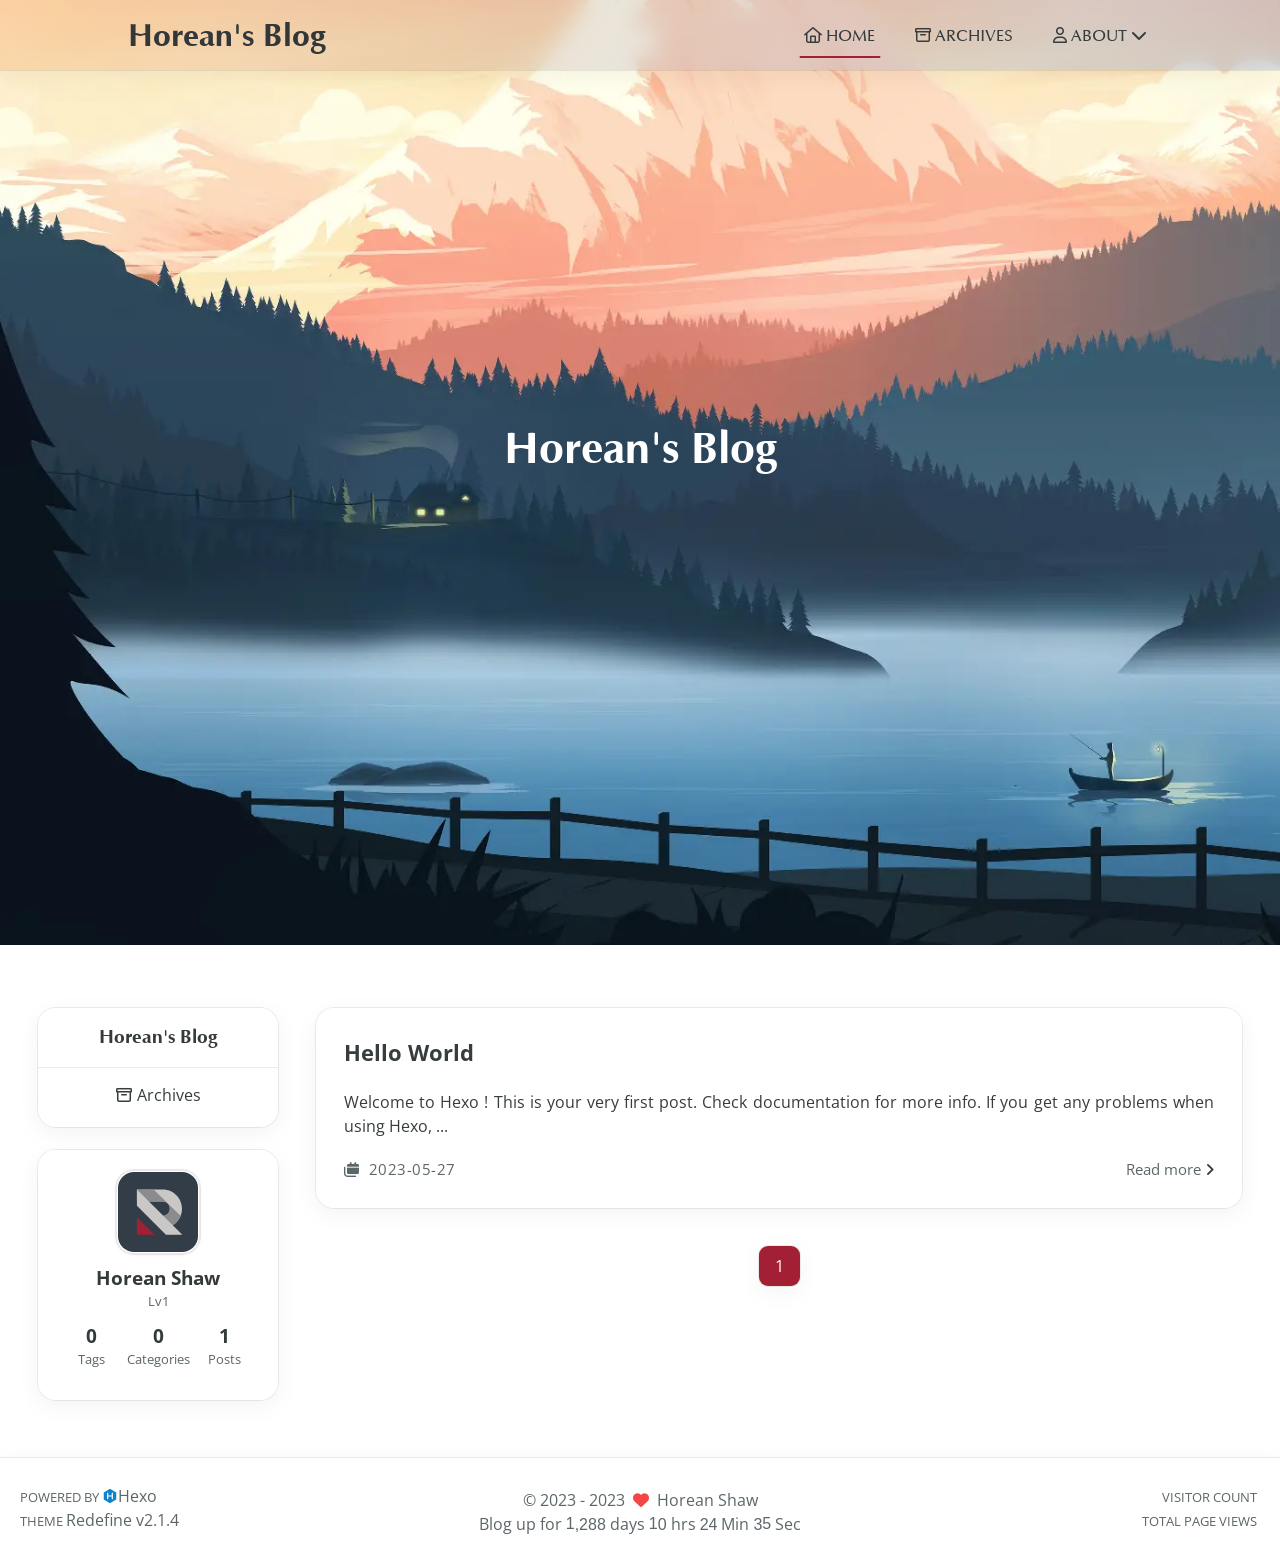
==== commit 262c39ec: "update blog" ====
--- a/index.html
+++ b/index.html
@@ -445,7 +445,7 @@
         <div class="copyright-info">
             &copy;
             
-              <span>2022</span>
+              <span>2023</span>
               -
             
             2023&nbsp;&nbsp;<i class="fa-solid fa-heart fa-beat" style="--fa-animation-duration: 0.5s; color: #f54545"></i>&nbsp;&nbsp;<a href="/">Horean Shaw</a>
@@ -474,7 +474,7 @@
         
         
             <div id="start_div" style="display:none">
-                2022/8/17 11:45:14
+                2023/5/27 19:19:19
             </div>
             <div>
                 Blog up for <span class="odometer" id="runtime_days" ></span> days <span class="odometer" id="runtime_hours"></span> hrs <span class="odometer" id="runtime_minutes"></span> Min <span class="odometer" id="runtime_seconds"></span> Sec
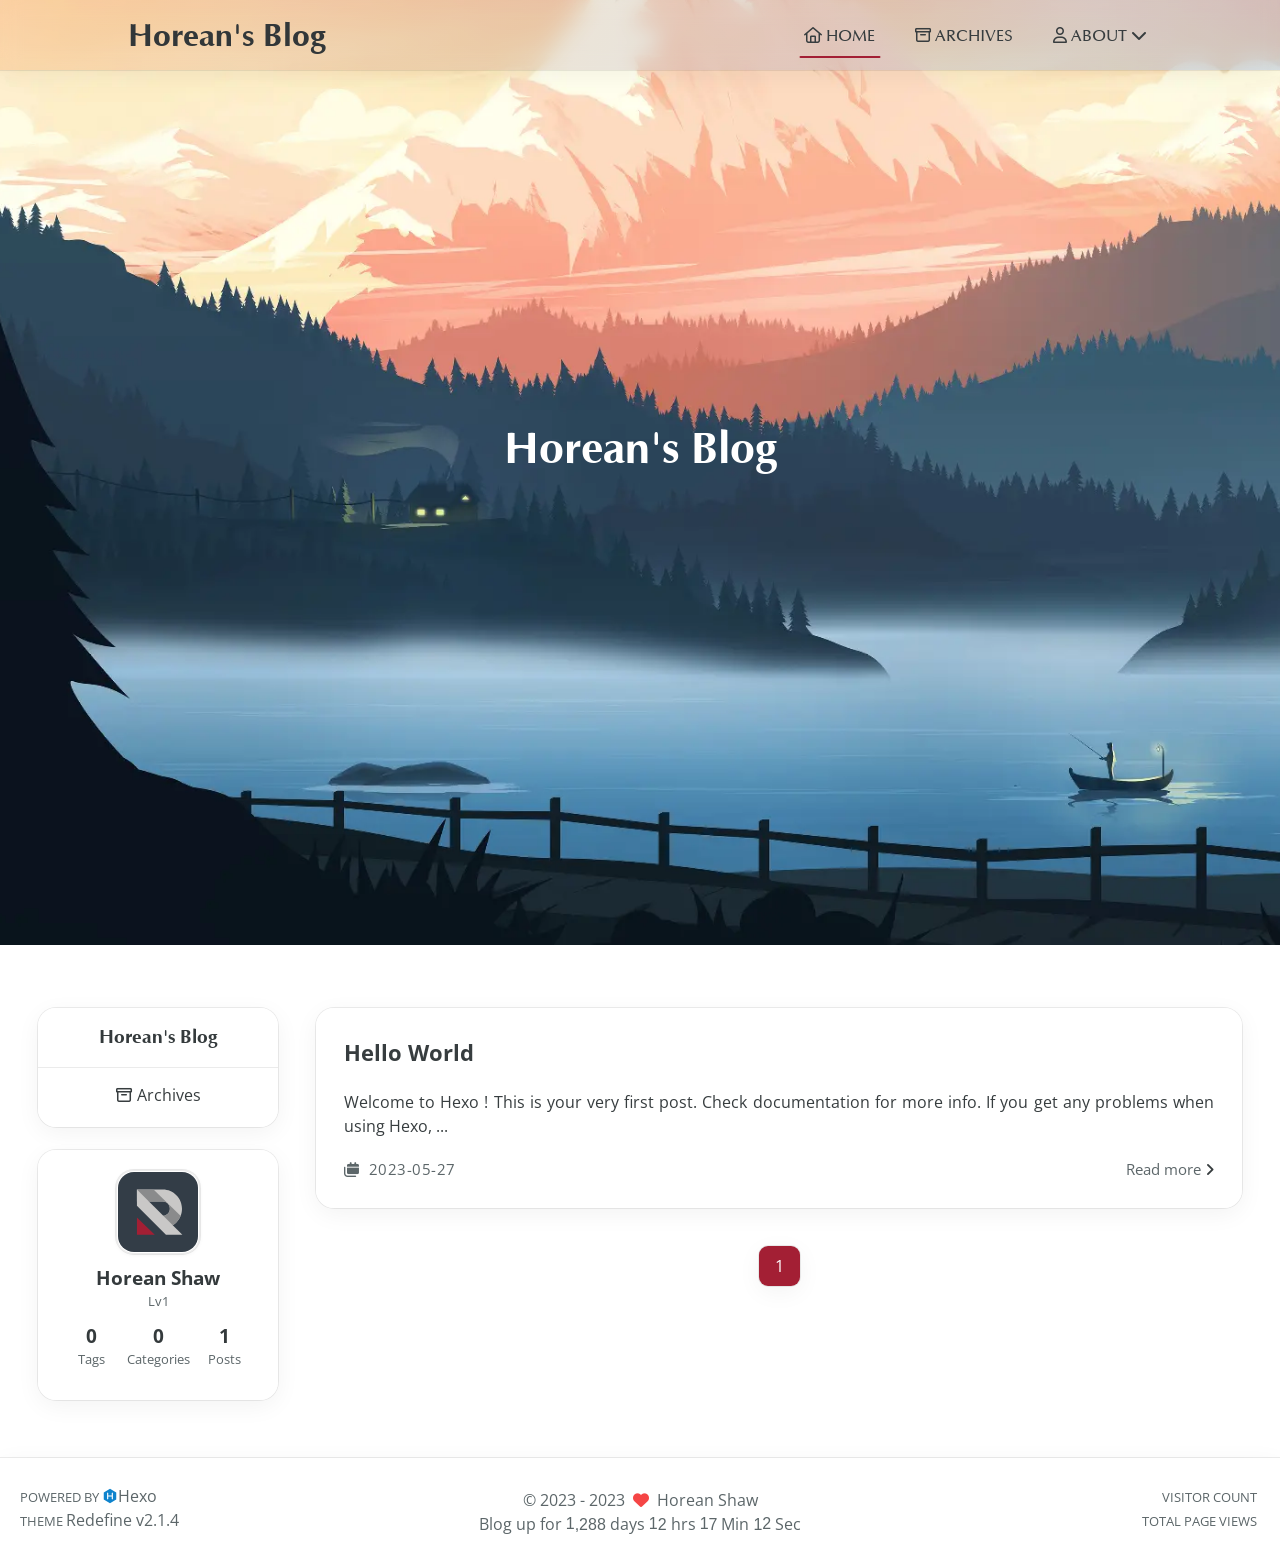
==== commit 854fb0e6: "update blog" ====
--- a/index.html
+++ b/index.html
@@ -474,7 +474,7 @@
         
         
             <div id="start_div" style="display:none">
-                2023/5/27 19:19:19
+                2023/5/27 17:26:47
             </div>
             <div>
                 Blog up for <span class="odometer" id="runtime_days" ></span> days <span class="odometer" id="runtime_hours"></span> hrs <span class="odometer" id="runtime_minutes"></span> Min <span class="odometer" id="runtime_seconds"></span> Sec
